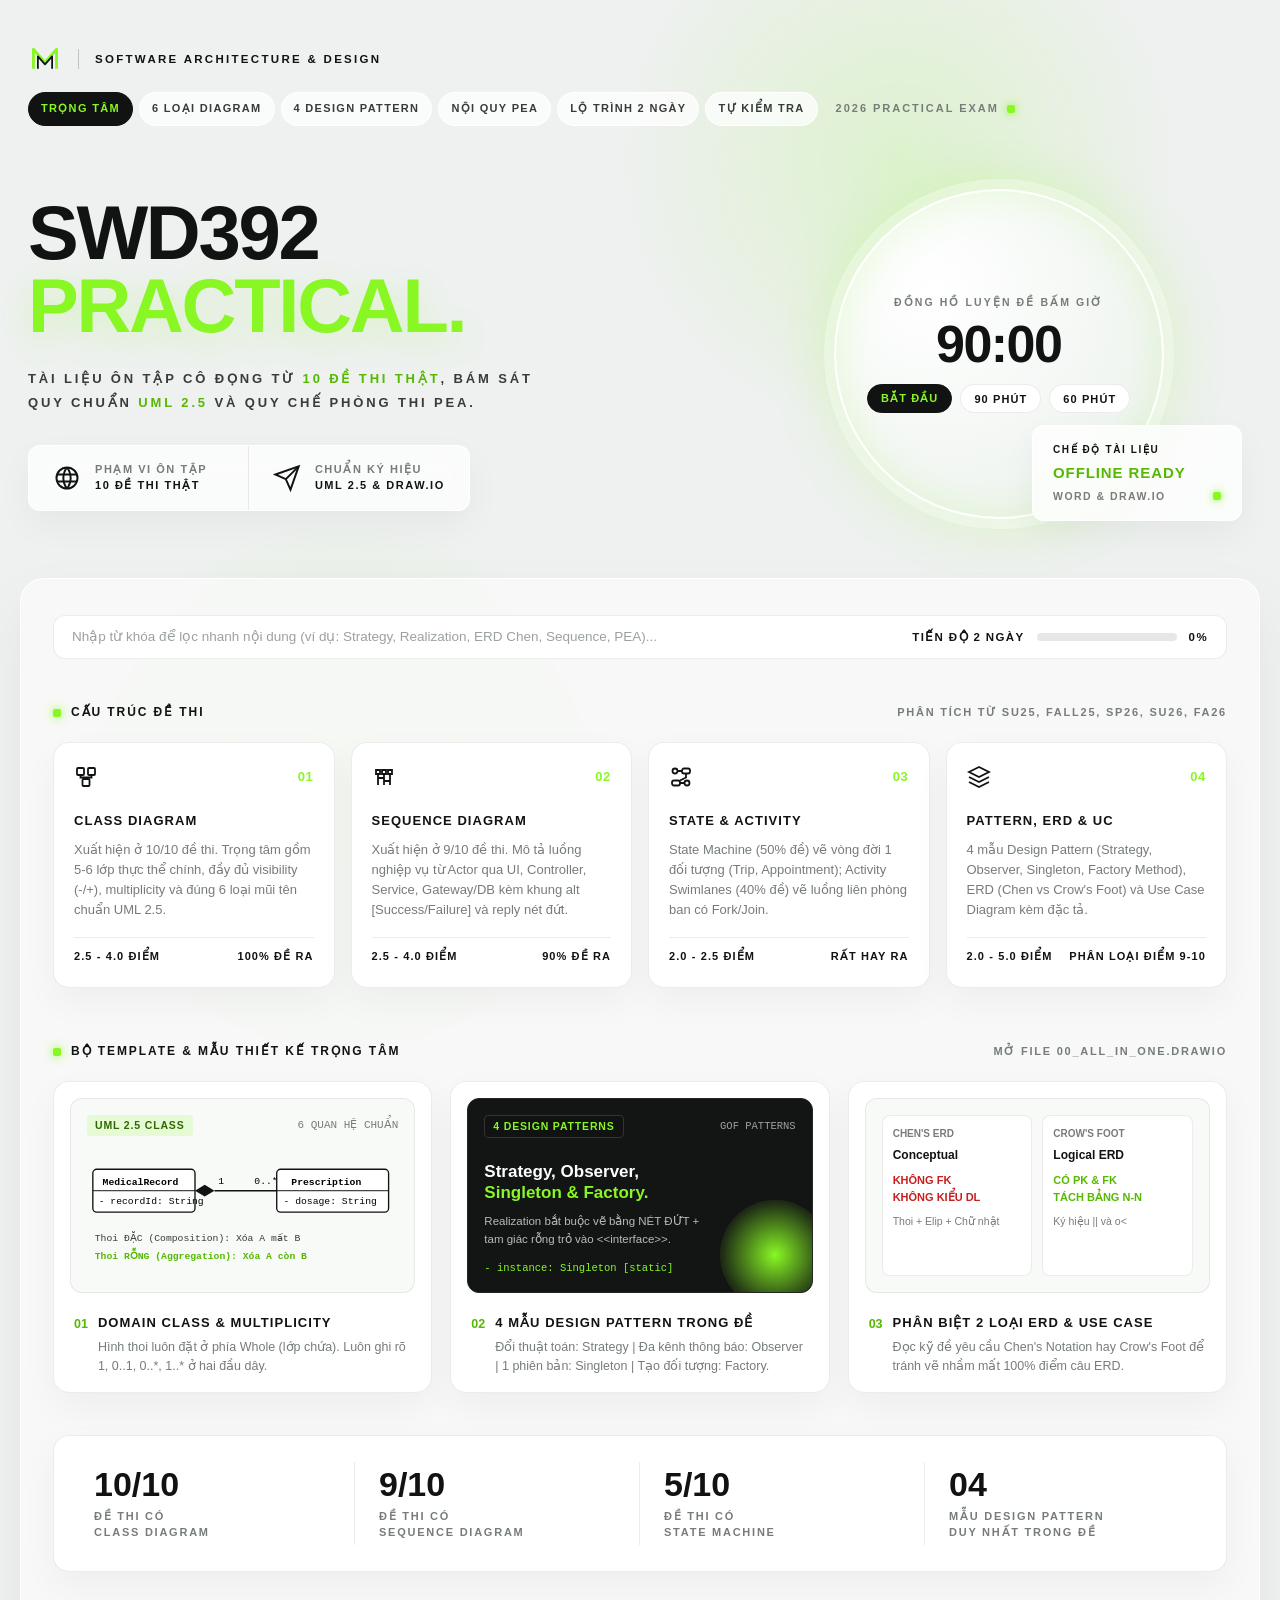
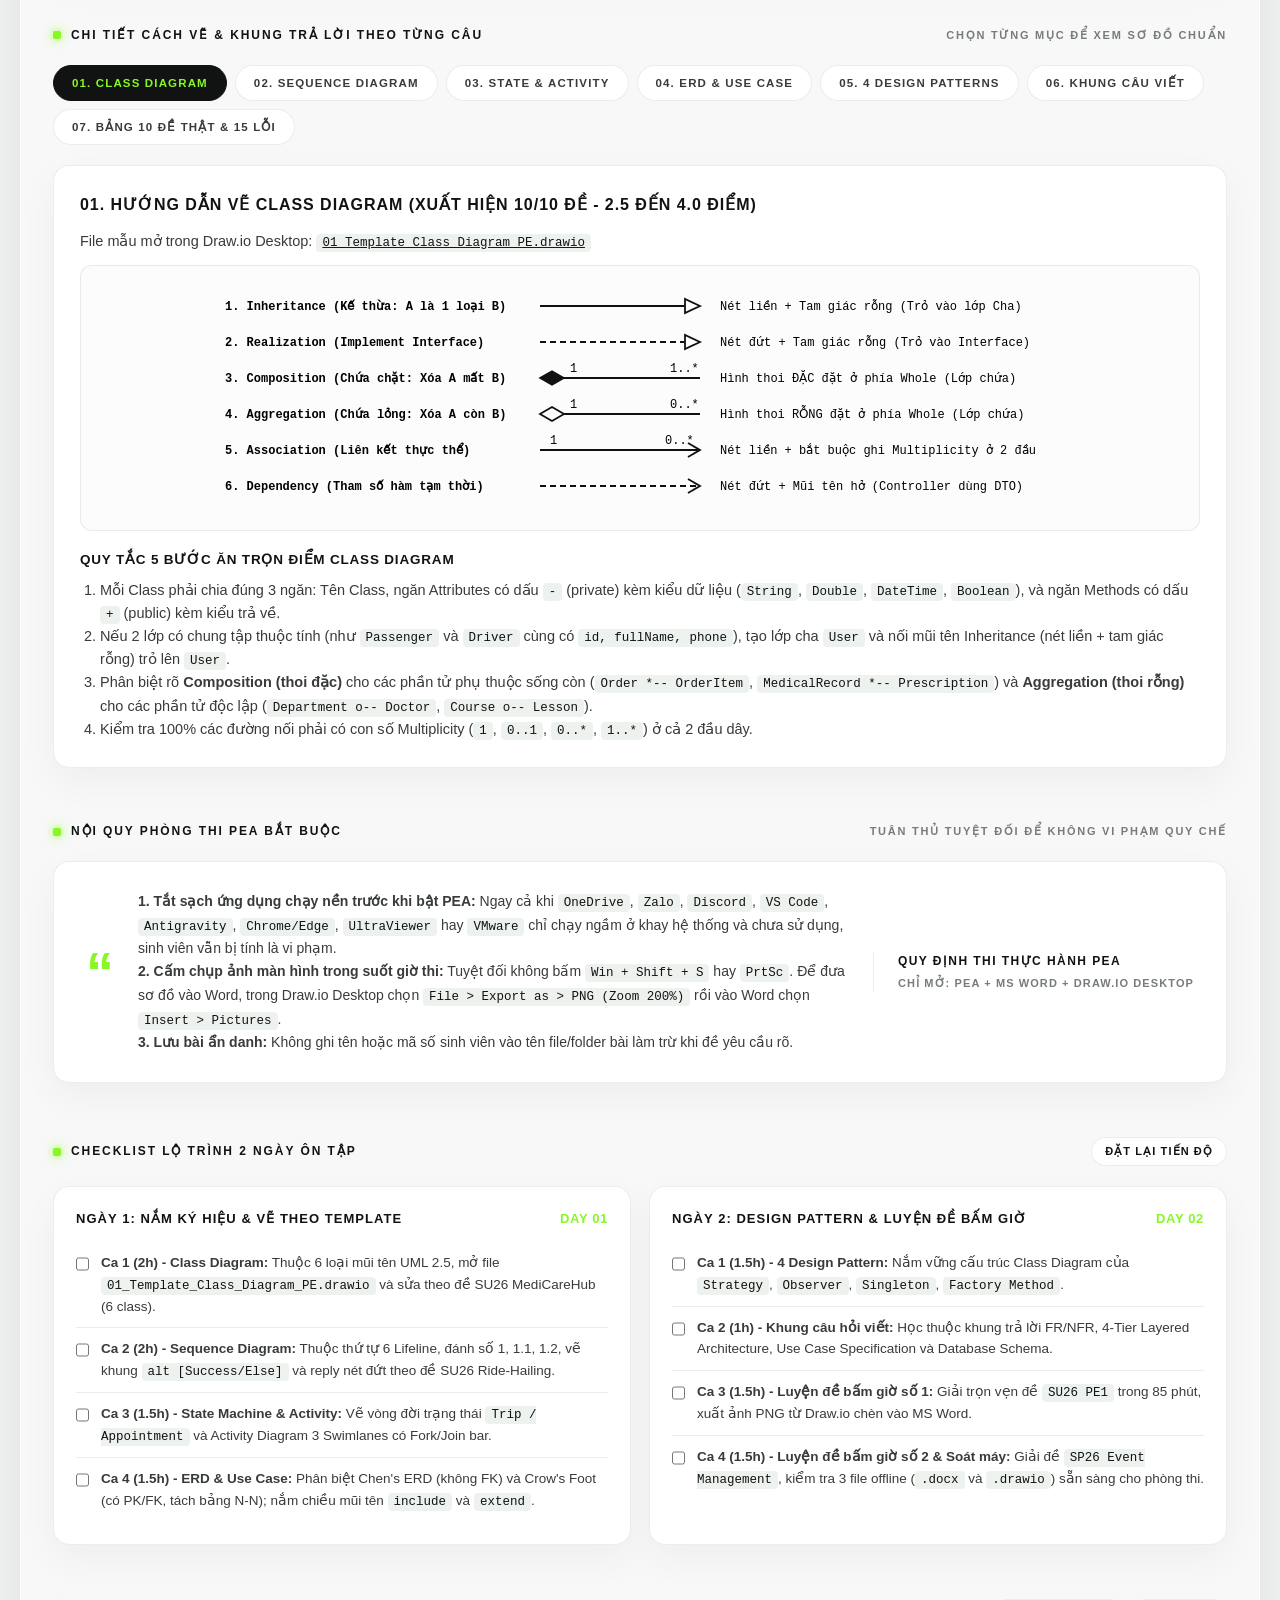
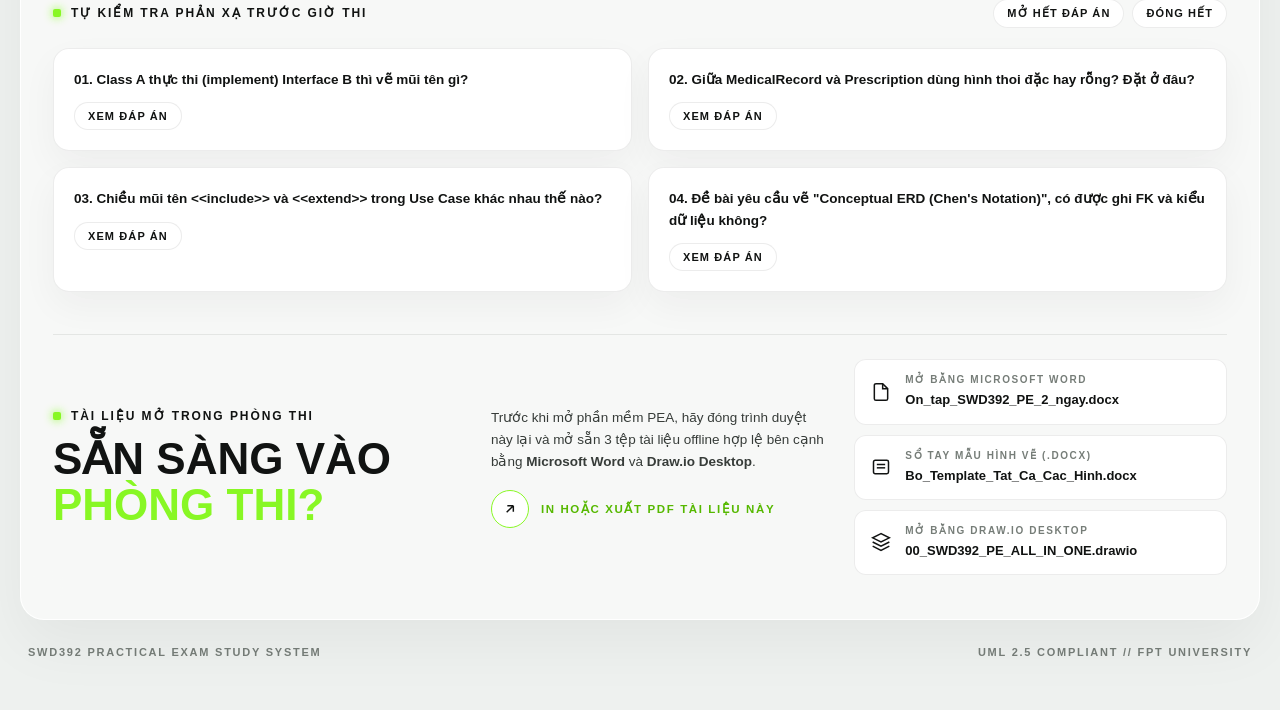
==== index.html @ 2817715e "Update portfolio UI and add root index.html for GitHub Pages deployment" ====
<!DOCTYPE html>
<html lang="vi">
<head>
  <meta charset="UTF-8">
  <meta name="viewport" content="width=device-width, initial-scale=1.0">
  <title>SWD392 — Sổ Tay Ôn Tập Thực Hành (PE)</title>
  <link rel="stylesheet" href="FA26_On_Tap/style.css">
</head>
<body>

  <div class="page-shell">

    <!-- TOP MINIMAL HEADER BAR -->
    <header class="top-header">
      <div class="brand-group">
        <div class="brand-monogram" aria-hidden="true">
          <svg width="32" height="32" viewBox="0 0 36 36" fill="none" xmlns="http://www.w3.org/2000/svg">
            <path d="M5 29V7L18 22L31 7V29" stroke="#88f724" stroke-width="3.2" stroke-linejoin="round"/>
            <path d="M10 29V15L18 24L26 15V29" stroke="#111312" stroke-width="2" stroke-linejoin="round"/>
          </svg>
        </div>
        <div class="brand-divider"></div>
        <span class="brand-label">SOFTWARE ARCHITECTURE &amp; DESIGN</span>
      </div>

      <div class="header-right no-print">
        <nav class="quick-nav">
          <a href="#sec-overview" class="nav-pill active">Trọng tâm</a>
          <a href="#sec-diagrams" class="nav-pill">6 Loại Diagram</a>
          <a href="#sec-patterns" class="nav-pill">4 Design Pattern</a>
          <a href="#sec-rules" class="nav-pill">Nội quy PEA</a>
          <a href="#sec-checklist" class="nav-pill">Lộ trình 2 ngày</a>
          <a href="#sec-flashcards" class="nav-pill">Tự kiểm tra</a>
        </nav>
        <div class="status-tag">
          <span>2026 PRACTICAL EXAM</span>
          <span class="lime-dot"></span>
        </div>
      </div>
    </header>

    <!-- HERO SECTION (MATCHING REFERENCE PORTFOLIO LAYOUT) -->
    <section class="hero-section">
      <div class="hero-left">
        <h1 class="hero-title">
          SWD392
          <span class="lime-word">PRACTICAL.</span>
        </h1>
        <p class="hero-subtitle">
          TÀI LIỆU ÔN TẬP CÔ ĐỌNG TỪ <span class="highlight-lime">10 ĐỀ THI THẬT</span>,
          BÁM SÁT QUY CHUẨN <span class="highlight-lime">UML 2.5</span> VÀ QUY CHẾ PHÒNG THI PEA.
        </p>

        <div class="hero-meta-row">
          <div class="hero-meta-cell">
            <svg class="meta-icon" viewBox="0 0 24 24" fill="none" stroke="currentColor" stroke-width="1.7">
              <circle cx="12" cy="12" r="9"/>
              <path d="M3.6 9h16.8M3.6 15h16.8M12 3a14.5 14.5 0 0 0 0 18M12 3a14.5 14.5 0 0 1 0 18"/>
            </svg>
            <div class="meta-text">
              <span>PHẠM VI ÔN TẬP</span>
              10 ĐỀ THI THẬT
            </div>
          </div>
          <div class="hero-meta-cell">
            <svg class="meta-icon" viewBox="0 0 24 24" fill="none" stroke="currentColor" stroke-width="1.7">
              <path d="M22 2L11 13"/>
              <path d="M22 2L15 22L11 13L2 9L22 2Z"/>
            </svg>
            <div class="meta-text">
              <span>CHUẨN KÝ HIỆU</span>
              UML 2.5 &amp; DRAW.IO
            </div>
          </div>
        </div>
      </div>

      <!-- HERO RIGHT: HALO RING + LIVE EXAM TIMER + FLOATING GLASS CARD -->
      <div class="hero-visual">
        <div class="halo-ring">
          <span class="halo-badge-top">ĐỒNG HỒ LUYỆN ĐỀ BẤM GIỜ</span>
          <div class="timer-readout" id="timerDisplay">90:00</div>
          <div class="timer-controls no-print">
            <button class="btn-chip primary" id="timerStartBtn" onclick="toggleTimer()">Bắt đầu</button>
            <button class="btn-chip" onclick="resetTimer(90)">90 Phút</button>
            <button class="btn-chip" onclick="resetTimer(60)">60 Phút</button>
          </div>
        </div>

        <div class="floating-glass-card">
          <div class="mini-label">CHẾ ĐỘ TÀI LIỆU</div>
          <div class="lime-title">OFFLINE READY</div>
          <div class="mini-foot">
            <span>WORD &amp; DRAW.IO</span>
            <span class="lime-dot"></span>
          </div>
        </div>
      </div>
    </section>

    <!-- MAIN WHITE SHEET CONTAINER -->
    <main class="sheet-container">

      <!-- SEARCH & PROGRESS STRIP -->
      <div class="toolbar-strip no-print">
        <input type="text" id="searchInput" class="search-field" placeholder="Nhập từ khóa để lọc nhanh nội dung (ví dụ: Strategy, Realization, ERD Chen, Sequence, PEA)...">
        <div class="progress-inline">
          <span>TIẾN ĐỘ 2 NGÀY</span>
          <div class="progress-track-mini">
            <div class="progress-fill-mini" id="progressBar"></div>
          </div>
          <span id="progressPercent">0%</span>
        </div>
      </div>

      <!-- SECTION 1: 4 TRỤ CỘT ĐIỂM SỐ ("WHAT I DO" 4-CARD BENTO STYLE) -->
      <div id="sec-overview" class="searchable-block">
        <div class="section-bar">
          <div class="section-bar-left">
            <span class="lime-dot"></span>
            <h2 class="section-title">CẤU TRÚC ĐỀ THI</h2>
          </div>
          <div class="section-bar-right">
            <span>PHÂN TÍCH TỪ SU25, FALL25, SP26, SU26, FA26</span>
          </div>
        </div>

        <div class="bento-4">
          <!-- Card 01 -->
          <article class="feature-card">
            <div>
              <div class="feature-card-top">
                <svg class="feature-icon" viewBox="0 0 24 24" fill="none" stroke="currentColor" stroke-width="1.8">
                  <rect x="3" y="3" width="7" height="7" rx="1"/>
                  <rect x="14" y="3" width="7" height="7" rx="1"/>
                  <rect x="8.5" y="14" width="7" height="7" rx="1"/>
                  <path d="M6.5 10v2.5h11V10M12 12.5V14"/>
                </svg>
                <span class="feature-num">01</span>
              </div>
              <h3 class="feature-name">CLASS DIAGRAM</h3>
              <p class="feature-desc">Xuất hiện ở 10/10 đề thi. Trọng tâm gồm 5-6 lớp thực thể chính, đầy đủ visibility (-/+), multiplicity và đúng 6 loại mũi tên chuẩn UML 2.5.</p>
            </div>
            <div class="feature-foot">
              <span>2.5 - 4.0 ĐIỂM</span>
              <span>100% ĐỀ RA</span>
            </div>
          </article>

          <!-- Card 02 -->
          <article class="feature-card">
            <div>
              <div class="feature-card-top">
                <svg class="feature-icon" viewBox="0 0 24 24" fill="none" stroke="currentColor" stroke-width="1.8">
                  <path d="M4 5h4v4H4zM10 5h4v4h-4zM16 5h4v4h-4z"/>
                  <path d="M6 9v11M12 9v11M18 9v11"/>
                  <path d="M6 13h6M12 16h6"/>
                </svg>
                <span class="feature-num">02</span>
              </div>
              <h3 class="feature-name">SEQUENCE DIAGRAM</h3>
              <p class="feature-desc">Xuất hiện ở 9/10 đề thi. Mô tả luồng nghiệp vụ từ Actor qua UI, Controller, Service, Gateway/DB kèm khung alt [Success/Failure] và reply nét đứt.</p>
            </div>
            <div class="feature-foot">
              <span>2.5 - 4.0 ĐIỂM</span>
              <span>90% ĐỀ RA</span>
            </div>
          </article>

          <!-- Card 03 -->
          <article class="feature-card">
            <div>
              <div class="feature-card-top">
                <svg class="feature-icon" viewBox="0 0 24 24" fill="none" stroke="currentColor" stroke-width="1.8">
                  <circle cx="6" cy="6" r="2.5"/>
                  <rect x="13" y="3.5" width="8" height="5" rx="2"/>
                  <rect x="3" y="15.5" width="8" height="5" rx="2"/>
                  <circle cx="18" cy="18" r="2.5"/>
                  <path d="M8.5 6H13M17 8.5v4l-6 3M11 18h4.5"/>
                </svg>
                <span class="feature-num">03</span>
              </div>
              <h3 class="feature-name">STATE &amp; ACTIVITY</h3>
              <p class="feature-desc">State Machine (50% đề) vẽ vòng đời 1 đối tượng (Trip, Appointment); Activity Swimlanes (40% đề) vẽ luồng liên phòng ban có Fork/Join.</p>
            </div>
            <div class="feature-foot">
              <span>2.0 - 2.5 ĐIỂM</span>
              <span>RẤT HAY RA</span>
            </div>
          </article>

          <!-- Card 04 -->
          <article class="feature-card">
            <div>
              <div class="feature-card-top">
                <svg class="feature-icon" viewBox="0 0 24 24" fill="none" stroke="currentColor" stroke-width="1.8">
                  <polygon points="12 2 2 7 12 12 22 7 12 2"/>
                  <polyline points="2 17 12 22 22 17"/>
                  <polyline points="2 12 12 17 22 12"/>
                </svg>
                <span class="feature-num">04</span>
              </div>
              <h3 class="feature-name">PATTERN, ERD &amp; UC</h3>
              <p class="feature-desc">4 mẫu Design Pattern (Strategy, Observer, Singleton, Factory Method), ERD (Chen vs Crow's Foot) và Use Case Diagram kèm đặc tả.</p>
            </div>
            <div class="feature-foot">
              <span>2.0 - 5.0 ĐIỂM</span>
              <span>PHÂN LOẠI ĐIỂM 9-10</span>
            </div>
          </article>
        </div>
      </div>

      <!-- SECTION 2: 3 SHOWCASE CARDS ("SELECTED WORK" STYLE FROM REFERENCE) -->
      <div id="sec-patterns" class="searchable-block">
        <div class="section-bar">
          <div class="section-bar-left">
            <span class="lime-dot"></span>
            <h2 class="section-title">BỘ TEMPLATE &amp; MẪU THIẾT KẾ TRỌNG TÂM</h2>
          </div>
          <div class="section-bar-right">
            <a href="FA26_On_Tap/Templates_Hinh_Ve/00_SWD392_PE_ALL_IN_ONE_TEMPLATES.drawio" style="color:inherit;text-decoration:none;">MỞ FILE 00_ALL_IN_ONE.DRAWIO</a>
          </div>
        </div>

        <div class="showcase-grid">
          <!-- Showcase 01: Light Preview -->
          <div class="showcase-card">
            <div class="showcase-preview light-mode">
              <div style="display:flex;justify-content:space-between;align-items:center;margin-bottom:10px;">
                <span class="badge-pill badge-lime">UML 2.5 CLASS</span>
                <span style="font-family:var(--font-mono);font-size:11px;color:var(--ink-muted);">6 QUAN HỆ CHUẨN</span>
              </div>
              <svg viewBox="0 0 320 120" width="100%" height="120" font-family="Consolas, monospace" font-size="10">
                <rect x="6" y="12" width="105" height="44" rx="4" fill="#fff" stroke="#111312" stroke-width="1.4"/>
                <text x="16" y="28" font-weight="bold">MedicalRecord</text>
                <line x1="6" y1="34" x2="111" y2="34" stroke="#111312"/>
                <text x="12" y="48">- recordId: String</text>

                <polygon points="111,34 121,28 131,34 121,40" fill="#111312"/>
                <line x1="131" y1="34" x2="195" y2="34" stroke="#111312" stroke-width="1.4"/>
                <text x="135" y="27">1</text>
                <text x="172" y="27">0..*</text>

                <rect x="195" y="12" width="115" height="44" rx="4" fill="#fff" stroke="#111312" stroke-width="1.4"/>
                <text x="210" y="28" font-weight="bold">Prescription</text>
                <line x1="195" y1="34" x2="310" y2="34" stroke="#111312"/>
                <text x="202" y="48">- dosage: String</text>

                <text x="8" y="86" fill="#373c39">Thoi ĐẶC (Composition): Xóa A mất B</text>
                <text x="8" y="104" fill="#56b800" font-weight="bold">Thoi RỖNG (Aggregation): Xóa A còn B</text>
              </svg>
            </div>
            <div class="showcase-meta">
              <span class="showcase-num">01</span>
              <div>
                <h3 class="showcase-title">DOMAIN CLASS &amp; MULTIPLICITY</h3>
                <p class="showcase-sub">Hình thoi luôn đặt ở phía Whole (lớp chứa). Luôn ghi rõ 1, 0..1, 0..*, 1..* ở hai đầu dây.</p>
              </div>
            </div>
          </div>

          <!-- Showcase 02: Dark High-Contrast Preview with Glowing Lime Orb (Exact Match to Reference Center Card) -->
          <div class="showcase-card">
            <div class="showcase-preview dark-mode">
              <div class="dark-orb"></div>
              <div style="display:flex;justify-content:space-between;align-items:center;">
                <span class="badge-pill badge-dark" style="border:1px solid #333;">4 DESIGN PATTERNS</span>
                <span style="font-size:10.5px;color:#9ba29d;font-family:var(--font-mono);">GOF PATTERNS</span>
              </div>
              <div style="my:auto;z-index:1;">
                <div style="font-size:17px;font-weight:800;line-height:1.25;margin:12px 0 8px;">
                  Strategy, Observer,<br>
                  <span style="color:var(--lime-neon);">Singleton &amp; Factory.</span>
                </div>
                <p style="font-size:11.5px;color:#b5bcb7;max-width:220px;">
                  Realization bắt buộc vẽ bằng NÉT ĐỨT + tam giác rỗng trỏ vào &lt;&lt;interface&gt;&gt;.
                </p>
              </div>
              <div style="font-family:var(--font-mono);font-size:10.5px;color:var(--lime-neon);z-index:1;">
                - instance: Singleton [static]
              </div>
            </div>
            <div class="showcase-meta">
              <span class="showcase-num">02</span>
              <div>
                <h3 class="showcase-title">4 MẪU DESIGN PATTERN TRONG ĐỀ</h3>
                <p class="showcase-sub">Đổi thuật toán: Strategy | Đa kênh thông báo: Observer | 1 phiên bản: Singleton | Tạo đối tượng: Factory.</p>
              </div>
            </div>
          </div>

          <!-- Showcase 03: Dual-Screen Preview (Exact Match to Reference Right Card) -->
          <div class="showcase-card">
            <div class="showcase-preview light-mode">
              <div style="display:grid;grid-template-columns:1fr 1fr;gap:10px;height:100%;">
                <div style="background:#fff;border:1px solid var(--border-subtle);border-radius:8px;padding:10px;">
                  <div style="font-size:10px;font-weight:800;color:var(--ink-muted);">CHEN'S ERD</div>
                  <div style="font-size:12px;font-weight:900;color:var(--ink-black);margin:4px 0;">Conceptual</div>
                  <div style="font-size:11px;color:var(--danger-text);font-weight:700;margin-top:6px;">KHÔNG FK<br>KHÔNG KIỂU DL</div>
                  <div style="font-size:10.5px;color:var(--ink-muted);margin-top:6px;">Thoi + Elip + Chữ nhật</div>
                </div>
                <div style="background:#fff;border:1px solid var(--border-subtle);border-radius:8px;padding:10px;">
                  <div style="font-size:10px;font-weight:800;color:var(--ink-muted);">CROW'S FOOT</div>
                  <div style="font-size:12px;font-weight:900;color:var(--ink-black);margin:4px 0;">Logical ERD</div>
                  <div style="font-size:11px;color:var(--lime-text);font-weight:800;margin-top:6px;">CÓ PK &amp; FK<br>TÁCH BẢNG N-N</div>
                  <div style="font-size:10.5px;color:var(--ink-muted);margin-top:6px;">Ký hiệu || và o&lt;</div>
                </div>
              </div>
            </div>
            <div class="showcase-meta">
              <span class="showcase-num">03</span>
              <div>
                <h3 class="showcase-title">PHÂN BIỆT 2 LOẠI ERD &amp; USE CASE</h3>
                <p class="showcase-sub">Đọc kỹ đề yêu cầu Chen's Notation hay Crow's Foot để tránh vẽ nhầm mất 100% điểm câu ERD.</p>
              </div>
            </div>
          </div>
        </div>
      </div>

      <!-- SECTION 3: METRICS STRIP ("28+ / 14+ / 99% / 5+" STYLE FROM REFERENCE) -->
      <div class="metrics-strip searchable-block">
        <div class="metric-item">
          <div class="metric-value">10/10</div>
          <div class="metric-label">ĐỀ THI CÓ<br>CLASS DIAGRAM</div>
        </div>
        <div class="metric-item">
          <div class="metric-value">9/10</div>
          <div class="metric-label">ĐỀ THI CÓ<br>SEQUENCE DIAGRAM</div>
        </div>
        <div class="metric-item">
          <div class="metric-value">5/10</div>
          <div class="metric-label">ĐỀ THI CÓ<br>STATE MACHINE</div>
        </div>
        <div class="metric-item">
          <div class="metric-value">04</div>
          <div class="metric-label">MẪU DESIGN PATTERN<br>DUY NHẤT TRONG ĐỀ</div>
        </div>
      </div>

      <!-- SECTION 4: INTERACTIVE DEEP-DIVE MODULES (ALL 6 DIAGRAMS, 4 PATTERNS, 10 EXAMS, WRITTEN TEMPLATES) -->
      <div id="sec-diagrams" class="searchable-block">
        <div class="section-bar">
          <div class="section-bar-left">
            <span class="lime-dot"></span>
            <h2 class="section-title">CHI TIẾT CÁCH VẼ &amp; KHUNG TRẢ LỜI THEO TỪNG CÂU</h2>
          </div>
          <div class="section-bar-right">
            <span>CHỌN TỪNG MỤC ĐỂ XEM SƠ ĐỒ CHUẨN</span>
          </div>
        </div>

        <div class="module-tabs no-print">
          <button class="module-tab-btn active" onclick="switchModule('mod-class', this)">01. Class Diagram</button>
          <button class="module-tab-btn" onclick="switchModule('mod-seq', this)">02. Sequence Diagram</button>
          <button class="module-tab-btn" onclick="switchModule('mod-state', this)">03. State &amp; Activity</button>
          <button class="module-tab-btn" onclick="switchModule('mod-erd', this)">04. ERD &amp; Use Case</button>
          <button class="module-tab-btn" onclick="switchModule('mod-pattern', this)">05. 4 Design Patterns</button>
          <button class="module-tab-btn" onclick="switchModule('mod-writing', this)">06. Khung Câu Viết</button>
          <button class="module-tab-btn" onclick="switchModule('mod-exams', this)">07. Bảng 10 Đề Thật &amp; 15 Lỗi</button>
        </div>

        <!-- MODULE 01: CLASS DIAGRAM -->
        <div id="mod-class" class="module-panel active">
          <h3>01. Hướng dẫn vẽ Class Diagram (Xuất hiện 10/10 đề - 2.5 đến 4.0 điểm)</h3>
          <p>File mẫu mở trong Draw.io Desktop: <a href="FA26_On_Tap/Templates_Hinh_Ve/01_Template_Class_Diagram_PE.drawio"><code>01_Template_Class_Diagram_PE.drawio</code></a></p>

          <div class="svg-board">
            <svg viewBox="0 0 860 225" width="100%" height="225" xmlns="http://www.w3.org/2000/svg" font-family="Consolas, monospace" font-size="12">
              <text x="15" y="28" font-weight="bold">1. Inheritance (Kế thừa: A là 1 loại B)</text>
              <line x1="330" y1="24" x2="475" y2="24" stroke="#111" stroke-width="1.8"/>
              <polygon points="490,24 475,17 475,31" fill="#fff" stroke="#111" stroke-width="1.8"/>
              <text x="510" y="28">Nét liền + Tam giác rỗng (Trỏ vào lớp Cha)</text>

              <text x="15" y="64" font-weight="bold">2. Realization (Implement Interface)</text>
              <line x1="330" y1="60" x2="475" y2="60" stroke="#111" stroke-width="1.8" stroke-dasharray="6,4"/>
              <polygon points="490,60 475,53 475,67" fill="#fff" stroke="#111" stroke-width="1.8"/>
              <text x="510" y="64">Nét đứt + Tam giác rỗng (Trỏ vào Interface)</text>

              <text x="15" y="100" font-weight="bold">3. Composition (Chứa chặt: Xóa A mất B)</text>
              <polygon points="330,96 342,89 354,96 342,103" fill="#111" stroke="#111" stroke-width="1.5"/>
              <line x1="354" y1="96" x2="490" y2="96" stroke="#111" stroke-width="1.8"/>
              <text x="360" y="90">1</text>
              <text x="460" y="90">1..*</text>
              <text x="510" y="100">Hình thoi ĐẶC đặt ở phía Whole (Lớp chứa)</text>

              <text x="15" y="136" font-weight="bold">4. Aggregation (Chứa lỏng: Xóa A còn B)</text>
              <polygon points="330,132 342,125 354,132 342,139" fill="#fff" stroke="#111" stroke-width="1.8"/>
              <line x1="354" y1="132" x2="490" y2="132" stroke="#111" stroke-width="1.8"/>
              <text x="360" y="126">1</text>
              <text x="460" y="126">0..*</text>
              <text x="510" y="136">Hình thoi RỖNG đặt ở phía Whole (Lớp chứa)</text>

              <text x="15" y="172" font-weight="bold">5. Association (Liên kết thực thể)</text>
              <line x1="330" y1="168" x2="490" y2="168" stroke="#111" stroke-width="1.8"/>
              <polyline points="478,161 490,168 478,175" fill="none" stroke="#111" stroke-width="1.8"/>
              <text x="340" y="162">1</text>
              <text x="455" y="162">0..*</text>
              <text x="510" y="172">Nét liền + bắt buộc ghi Multiplicity ở 2 đầu</text>

              <text x="15" y="208" font-weight="bold">6. Dependency (Tham số hàm tạm thời)</text>
              <line x1="330" y1="204" x2="490" y2="204" stroke="#111" stroke-width="1.8" stroke-dasharray="6,4"/>
              <polyline points="478,197 490,204 478,211" fill="none" stroke="#111" stroke-width="1.8"/>
              <text x="510" y="208">Nét đứt + Mũi tên hở (Controller dùng DTO)</text>
            </svg>
          </div>

          <h4>Quy tắc 5 bước ăn trọn điểm Class Diagram</h4>
          <ol style="margin-left:20px;">
            <li>Mỗi Class phải chia đúng 3 ngăn: Tên Class, ngăn Attributes có dấu <code>-</code> (private) kèm kiểu dữ liệu (<code>String</code>, <code>Double</code>, <code>DateTime</code>, <code>Boolean</code>), và ngăn Methods có dấu <code>+</code> (public) kèm kiểu trả về.</li>
            <li>Nếu 2 lớp có chung tập thuộc tính (như <code>Passenger</code> và <code>Driver</code> cùng có <code>id, fullName, phone</code>), tạo lớp cha <code>User</code> và nối mũi tên Inheritance (nét liền + tam giác rỗng) trỏ lên <code>User</code>.</li>
            <li>Phân biệt rõ <strong>Composition (thoi đặc)</strong> cho các phần tử phụ thuộc sống còn (<code>Order *-- OrderItem</code>, <code>MedicalRecord *-- Prescription</code>) và <strong>Aggregation (thoi rỗng)</strong> cho các phần tử độc lập (<code>Department o-- Doctor</code>, <code>Course o-- Lesson</code>).</li>
            <li>Kiểm tra 100% các đường nối phải có con số Multiplicity (<code>1</code>, <code>0..1</code>, <code>0..*</code>, <code>1..*</code>) ở cả 2 đầu dây.</li>
          </ol>
        </div>

        <!-- MODULE 02: SEQUENCE DIAGRAM -->
        <div id="mod-seq" class="module-panel">
          <h3>02. Hướng dẫn vẽ Sequence Diagram (Xuất hiện 9/10 đề - 2.5 đến 4.0 điểm)</h3>
          <p>File mẫu mở trong Draw.io Desktop: <a href="FA26_On_Tap/Templates_Hinh_Ve/02_Template_Sequence_Diagram_PE.drawio"><code>02_Template_Sequence_Diagram_PE.drawio</code></a></p>

          <div class="svg-board">
            <svg viewBox="0 0 880 330" width="100%" height="330" xmlns="http://www.w3.org/2000/svg" font-family="Consolas, monospace" font-size="11.5">
              <rect x="5" y="5" width="870" height="320" fill="none" stroke="#111" stroke-width="1.5"/>
              <polygon points="5,5 170,5 170,20 160,28 5,28" fill="#e9f0ea" stroke="#111" stroke-width="1.2"/>
              <text x="12" y="21" font-weight="bold">sd Book And Pay Trip</text>

              <rect x="30" y="40" width="90" height="30" fill="#fff" stroke="#111"/>
              <text x="42" y="59" font-weight="bold">:Passenger</text>
              <line x1="75" y1="70" x2="75" y2="310" stroke="#555" stroke-dasharray="5,4"/>

              <rect x="175" y="40" width="100" height="30" fill="#fff" stroke="#111"/>
              <text x="190" y="59" font-weight="bold">:BookingUI</text>
              <line x1="225" y1="70" x2="225" y2="310" stroke="#555" stroke-dasharray="5,4"/>

              <rect x="330" y="40" width="130" height="30" fill="#fff" stroke="#111"/>
              <text x="340" y="59" font-weight="bold">:TripController</text>
              <line x1="395" y1="70" x2="395" y2="310" stroke="#555" stroke-dasharray="5,4"/>

              <rect x="510" y="40" width="120" height="30" fill="#fff" stroke="#111"/>
              <text x="525" y="59" font-weight="bold">:TripService</text>
              <line x1="570" y1="70" x2="570" y2="310" stroke="#555" stroke-dasharray="5,4"/>

              <rect x="680" y="40" width="140" height="30" fill="#fff" stroke="#111"/>
              <text x="692" y="59" font-weight="bold">:PaymentGateway</text>
              <line x1="750" y1="70" x2="750" y2="310" stroke="#555" stroke-dasharray="5,4"/>

              <line x1="75" y1="92" x2="225" y2="92" stroke="#111" stroke-width="1.5"/>
              <polygon points="225,92 216,87 216,97" fill="#111"/>
              <text x="85" y="86">1: clickBookTrip(req)</text>

              <line x1="225" y1="116" x2="395" y2="116" stroke="#111" stroke-width="1.5"/>
              <polygon points="395,116 386,111 386,121" fill="#111"/>
              <text x="235" y="110">1.1: POST /trips(dto)</text>

              <line x1="395" y1="140" x2="570" y2="140" stroke="#111" stroke-width="1.5"/>
              <polygon points="570,140 561,135 561,145" fill="#111"/>
              <text x="405" y="134">1.1.1: createAndPay(dto)</text>

              <line x1="570" y1="164" x2="750" y2="164" stroke="#111" stroke-width="1.5"/>
              <polygon points="750,164 741,159 741,169" fill="#111"/>
              <text x="580" y="158">1.1.1.1: charge(amount)</text>

              <rect x="155" y="182" width="675" height="122" fill="none" stroke="#111" stroke-width="1.3"/>
              <polygon points="155,182 200,182 200,196 192,202 155,202" fill="#e9f0ea" stroke="#111"/>
              <text x="162" y="196" font-weight="bold">alt</text>
              <text x="215" y="197" font-weight="bold">[paymentStatus == SUCCESS]</text>

              <line x1="750" y1="218" x2="570" y2="218" stroke="#111" stroke-width="1.3" stroke-dasharray="5,4"/>
              <polyline points="579,213 570,218 579,223" fill="none" stroke="#111" stroke-width="1.3"/>
              <text x="595" y="212">1.1.1.2: return receipt</text>

              <line x1="570" y1="240" x2="225" y2="240" stroke="#111" stroke-width="1.3" stroke-dasharray="5,4"/>
              <polyline points="234,235 225,240 234,245" fill="none" stroke="#111" stroke-width="1.3"/>
              <text x="310" y="234">1.1.2: return 200 OK (TripConfirmed)</text>

              <line x1="155" y1="256" x2="830" y2="256" stroke="#111" stroke-dasharray="6,4"/>
              <text x="215" y="271" font-weight="bold">[else: payment failed]</text>

              <line x1="750" y1="292" x2="225" y2="292" stroke="#111" stroke-width="1.3" stroke-dasharray="5,4"/>
              <polyline points="234,287 225,292 234,297" fill="none" stroke="#111" stroke-width="1.3"/>
              <text x="350" y="286">1.1.3: return 402 PaymentFailedError</text>
            </svg>
          </div>

          <h4>Các điểm bắt buộc phải có</h4>
          <ul style="margin-left:20px;">
            <li>Sắp xếp đúng thứ tự Lifeline từ trái sang phải: <code>Actor &gt; UI/View &gt; Controller &gt; Service &gt; Repository / External Gateway &gt; Database</code>.</li>
            <li>Đánh số thứ tự phân cấp cho mọi lời gọi: <code>1</code>, <code>1.1</code>, <code>1.1.1</code>, <code>1.1.2</code>.</li>
            <li>Bắt buộc có khung <code>alt [điều kiện thành công] / [else: điều kiện thất bại]</code> và mũi tên trả về dùng <strong>nét đứt</strong>.</li>
          </ul>
        </div>

        <!-- MODULE 03: STATE MACHINE & ACTIVITY -->
        <div id="mod-state" class="module-panel">
          <h3>03. State Machine Diagram (50% đề) &amp; Activity Swimlanes (40% đề)</h3>
          <p>File mẫu: <a href="FA26_On_Tap/Templates_Hinh_Ve/03_Template_Statechart_Diagram_PE.drawio"><code>03_Template_Statechart_Diagram_PE.drawio</code></a> và <a href="FA26_On_Tap/Templates_Hinh_Ve/04_Template_Activity_Diagram_Swimlanes_PE.drawio"><code>04_Template_Activity_Diagram_Swimlanes_PE.drawio</code></a></p>

          <div class="svg-board">
            <svg viewBox="0 0 860 195" width="100%" height="195" xmlns="http://www.w3.org/2000/svg" font-family="Consolas, monospace" font-size="11.5">
              <circle cx="35" cy="85" r="11" fill="#111"/>
              <line x1="46" y1="85" x2="105" y2="85" stroke="#111" stroke-width="1.6"/>
              <polygon points="105,85 96,80 96,90" fill="#111"/>
              <text x="50" y="75">create()</text>

              <rect x="105" y="60" width="120" height="50" rx="10" fill="#fff" stroke="#111" stroke-width="1.6"/>
              <text x="132" y="89" font-weight="bold">Requested</text>

              <line x1="225" y1="85" x2="345" y2="85" stroke="#111" stroke-width="1.6"/>
              <polygon points="345,85 336,80 336,90" fill="#111"/>
              <text x="235" y="66">assignDriver()</text>
              <text x="235" y="79">[driverFound]</text>

              <rect x="345" y="60" width="120" height="50" rx="10" fill="#fff" stroke="#111" stroke-width="1.6"/>
              <text x="368" y="89" font-weight="bold">Assigned</text>

              <line x1="465" y1="85" x2="575" y2="85" stroke="#111" stroke-width="1.6"/>
              <polygon points="575,85 566,80 566,90" fill="#111"/>
              <text x="478" y="78">startTrip()</text>

              <rect x="575" y="60" width="120" height="50" rx="10" fill="#fff" stroke="#111" stroke-width="1.6"/>
              <text x="598" y="89" font-weight="bold">InProgress</text>

              <line x1="695" y1="85" x2="785" y2="45" stroke="#111" stroke-width="1.6"/>
              <text x="695" y="52">complete() [paid]</text>

              <rect x="740" y="10" width="105" height="40" rx="10" fill="#e9f8db" stroke="#111" stroke-width="1.6"/>
              <text x="758" y="34" font-weight="bold">Completed</text>

              <rect x="345" y="140" width="120" height="40" rx="10" fill="#fde8e8" stroke="#111" stroke-width="1.6"/>
              <text x="372" y="164" font-weight="bold">Cancelled</text>

              <line x1="165" y1="110" x2="345" y2="160" stroke="#111" stroke-width="1.4"/>
              <text x="190" y="152">cancel()</text>
              <line x1="405" y1="110" x2="405" y2="140" stroke="#111" stroke-width="1.4"/>
              <text x="412" y="130">cancel()</text>

              <circle cx="815" cy="160" r="12" fill="none" stroke="#111" stroke-width="1.6"/>
              <circle cx="815" cy="160" r="7" fill="#111"/>
              <line x1="465" y1="160" x2="803" y2="160" stroke="#111" stroke-width="1.5"/>
              <line x1="815" y1="50" x2="815" y2="148" stroke="#111" stroke-width="1.5"/>
            </svg>
          </div>

          <div class="data-table-wrap">
            <table class="data-table">
              <thead>
                <tr>
                  <th>Tiêu chí phân biệt</th>
                  <th>State Machine Diagram</th>
                  <th>Activity Diagram (Swimlanes)</th>
                </tr>
              </thead>
              <tbody>
                <tr>
                  <td><strong>Đối tượng mô tả</strong></td>
                  <td>Vòng đời của <strong>1 thực thể duy nhất</strong> (<code>Trip</code>, <code>Appointment</code>, <code>Registration</code>).</td>
                  <td>Luồng công việc đi qua <strong>nhiều cột tác nhân</strong> (Customer, System, Payment Gateway).</td>
                </tr>
                <tr>
                  <td><strong>Từ loại trong ô bo góc</strong></td>
                  <td><strong>Tính từ / Phân từ trạng thái:</strong> <code>Pending</code>, <code>Confirmed</code>, <code>Completed</code>.</td>
                  <td><strong>Động từ hành động:</strong> <code>Select Item</code>, <code>Validate Stock</code>, <code>Process Payment</code>.</td>
                </tr>
              </tbody>
            </table>
          </div>
        </div>

        <!-- MODULE 04: ERD & USE CASE -->
        <div id="mod-erd" class="module-panel">
          <h3>04. ERD (Chen vs Crow's Foot) &amp; Use Case Diagram</h3>
          <p>File mẫu: <a href="FA26_On_Tap/Templates_Hinh_Ve/05_Template_ERD_Conceptual_And_Logical_PE.drawio"><code>05_Template_ERD_Conceptual_And_Logical_PE.drawio</code></a> và <a href="FA26_On_Tap/Templates_Hinh_Ve/06_Template_UseCase_Diagram_PE.drawio"><code>06_Template_UseCase_Diagram_PE.drawio</code></a></p>

          <div class="data-table-wrap">
            <table class="data-table">
              <thead>
                <tr>
                  <th>Loại sơ đồ</th>
                  <th>Ký hiệu bắt buộc</th>
                  <th>Điều tuyệt đối tránh</th>
                </tr>
              </thead>
              <tbody>
                <tr>
                  <td><strong>Conceptual ERD (Chen's Notation)</strong><br><em>(Đề Student Management, SmartHome)</em></td>
                  <td>Hình chữ nhật (Entity), Hình Elip (Attribute, gạch chân PK), Hình thoi (Relationship) ghi <code>1</code>, <code>N</code>, <code>M</code>.</td>
                  <td><span class="badge-pill badge-danger">CẤM GHI FK &amp; KIỂU DỮ LIỆU</span><br>Không tách bảng trung gian cho quan hệ N-N.</td>
                </tr>
                <tr>
                  <td><strong>Logical ERD (Crow's Foot)</strong><br><em>(Đề Cinema Management)</em></td>
                  <td>Bảng có ngăn <code>PK</code>, <code>FK</code>; đầu dây chân chim (<code>||</code>, <code>o|</code>, <code>|&lt;</code>, <code>o&lt;</code>).</td>
                  <td><span class="badge-pill badge-danger">CẤM ĐỂ NGUYÊN QUAN HỆ N-N</span><br>Phải tách N-N thành bảng trung gian có 2 FK.</td>
                </tr>
                <tr>
                  <td><strong>Use Case Diagram</strong><br><em>(Đề Cinema, Food Delivery)</em></td>
                  <td>Actor ở ngoài khung System Boundary; <code>&lt;&lt;include&gt;&gt;</code> trỏ từ Chính sang Phụ; <code>&lt;&lt;extend&gt;&gt;</code> trỏ từ Phụ về Chính.</td>
                  <td><span class="badge-pill badge-danger">CẤM GỘP CRUD / MANAGE X</span><br>Phải tách thành các chức năng cụ thể.</td>
                </tr>
              </tbody>
            </table>
          </div>
        </div>

        <!-- MODULE 05: 4 DESIGN PATTERNS -->
        <div id="mod-pattern" class="module-panel">
          <h3>05. Khung 4 Design Pattern xuất hiện trong đề thi</h3>
          <p>File mẫu mở trong Draw.io Desktop: <a href="FA26_On_Tap/Templates_Hinh_Ve/07_Template_4_Design_Patterns_PE.drawio"><code>07_Template_4_Design_Patterns_PE.drawio</code></a></p>

          <div class="checklist-grid" style="margin-bottom:0;margin-top:14px;">
            <div>
              <h4>1. Strategy Pattern (Đổi thuật toán / Thanh toán)</h4>
              <pre class="code-snippet">[Context: PaymentService]
  - strategy: IPaymentStrategy
  + setStrategy(s: IPaymentStrategy): void
  + executePayment(amount: Double): Boolean
        | o---&gt; &lt;&lt;interface&gt;&gt; [IPaymentStrategy]
                      + pay(amount: Double): Boolean
                             ^ (Nét đứt + tam giác rỗng)
               +-------------+-------------+
       [CreditCardStrategy]         [EWalletStrategy]</pre>

              <h4>2. Observer Pattern (Thông báo đa kênh)</h4>
              <pre class="code-snippet">[Subject: OrderNotifier]
  - observers: List&lt;IObserver&gt;
  + attach(o: IObserver): void
  + notifyAll(msg: String): void
        | o---&gt; &lt;&lt;interface&gt;&gt; [IObserver]
                      + update(msg: String): void
                             ^ (Nét đứt + tam giác rỗng)
               +-------------+-------------+
         [EmailNotifier]             [SMSNotifier]</pre>
            </div>

            <div>
              <h4>3. Singleton Pattern (1 Instance quản lý duy nhất)</h4>
              <pre class="code-snippet">[OrderManager]
-----------------------------------------
- static instance: OrderManager
- configData: Map&lt;String, String&gt;
-----------------------------------------
- OrderManager()   &lt;-- Constructor PRIVATE (-)
+ static getInstance(): OrderManager</pre>

              <h4>4. Factory Method Pattern (Khởi tạo theo loại)</h4>
              <pre class="code-snippet">[BouquetFactory]
  + createBouquet(type: String): IBouquet
        | (Dependency nét đứt)
        v
&lt;&lt;interface&gt;&gt; [IBouquet]
  + getPrice(): Double
        ^ (Nét đứt + tam giác rỗng)
  +-----+------------------+
[WeddingBouquet]    [BirthdayBouquet]</pre>
            </div>
          </div>
        </div>

        <!-- MODULE 06: KHUNG CÂU VIẾT -->
        <div id="mod-writing" class="module-panel">
          <h3>06. Khung trả lời 4 dạng câu hỏi viết trong đề</h3>

          <h4>A. Functional vs Non-Functional Requirements (Đề SU25 Cinema - 1.0đ)</h4>
          <p><strong>Functional Requirements:</strong> (1) Allow users to search, filter, and view details of items/schedules; (2) Allow users to create bookings/orders with real-time validation; (3) Process payments via integrated gateways and issue receipts; (4) Allow administrators to manage catalog, schedules, and reports.</p>
          <p><strong>Non-Functional Requirements (Luôn kèm con số đo lường):</strong> (1) <em>Performance:</em> 95% of API responses within <code>2.0 seconds</code>; (2) <em>Concurrency:</em> Support <code>5,000 concurrent users</code> with locking to prevent double-booking; (3) <em>Availability:</em> <code>99.9% uptime</code> with daily backups; (4) <em>Security:</em> Passwords hashed with <code>bcrypt</code>, traffic encrypted via <code>TLS 1.3</code>, RBAC enforced.</p>

          <h4>B. Đề xuất System Architecture (Đề Flower Shop &amp; CyberAIFPTx - 2.0đ)</h4>
          <p>Trình bày mô hình <strong>4-Tier Layered Architecture</strong>: (1) <code>Presentation Layer</code> (Web/Mobile UI), (2) <code>API Gateway / Controller Layer</code> (Routing, JWT Auth, DTO validation), (3) <code>Business Service Layer</code> (Core services áp dụng Strategy/Observer/Factory), (4) <code>Data Access &amp; Persistence Layer</code> (Repository + Relational DB + Redis Cache). <strong>Lý do chọn:</strong> Separation of Concerns, High Maintainability, Independent Scalability.</p>

          <h4>C. Bảng Use Case Specification (Đề SP26/FA26 Food Delivery - 2.5đ)</h4>
          <p>Gồm đủ 6 dòng: <code>Use Case Name</code>, <code>Primary Actor</code>, <code>Preconditions</code> (User logged in, valid items selected), <code>Postconditions</code> (Order saved as CONFIRMED, payment recorded), <code>Main Success Scenario</code> (6 bước đánh số 1-6 tương tác giữa Actor và System), <code>Alternative/Exception Flows</code> (2a. Out of stock, 5a. Payment declined).</p>

          <h4>D. Chuyển Class Diagram sang Database Schema (Đề Fall25 E-Learning - 1.0đ)</h4>
          <p>Quan hệ <code>1 - N</code>: Đặt khóa ngoại <code>FK</code> ở bảng phía Nhiều (<code>*</code>). Quan hệ <code>N - N</code>: Tách thành bảng trung gian chứa 2 khóa ngoại <code>FK</code> trỏ về 2 bảng chính. Quan hệ <code>1 - 1</code>: Đặt <code>FK UNIQUE</code> ở bảng phụ thuộc.</p>
        </div>

        <!-- MODULE 07: BẢNG 10 ĐỀ THẬT & 15 LỖI -->
        <div id="mod-exams" class="module-panel">
          <h3>07. Danh sách 10 đề thi thật &amp; 15 lỗi bị trừ điểm</h3>
          <div class="data-table-wrap">
            <table class="data-table">
              <thead>
                <tr>
                  <th>Kỳ</th>
                  <th>Tên đề / Domain</th>
                  <th>Cấu trúc câu hỏi &amp; Điểm</th>
                  <th>File đề (.md)</th>
                </tr>
              </thead>
              <tbody>
                <tr>
                  <td>SU25</td>
                  <td>Cinema Management</td>
                  <td>Q1: FR/NFR (1đ) | Q2: Use Case (2đ) | Q3: Class (3.5đ) | Q4: ERD Crow's Foot (3.5đ)</td>
                  <td><a href="FA26_On_Tap/SU25/SWD392_CinemaManagement_PracticalExam_LêQuangĐạt.md">Mở đề</a></td>
                </tr>
                <tr>
                  <td>SU25</td>
                  <td>Online Flower Shop</td>
                  <td>Q1: Architecture (2đ) | Q2: Activity Swimlanes (2đ) | Q3: Sequence (3đ) | Q4: Pattern (3đ)</td>
                  <td><a href="FA26_On_Tap/SU25/SWD392_FlowerShop_PracticalExam_LêQuangĐạt.md">Mở đề</a></td>
                </tr>
                <tr>
                  <td>SU25</td>
                  <td>CyberAIFPTx Security</td>
                  <td>Q1: Architecture (2đ) | Q2: Activity (2đ) | Q3: Sequence (3đ) | Q4: Pattern (3đ)</td>
                  <td><a href="FA26_On_Tap/SU25/SWD392_PracticalExam_CyberAIFPTx_LêQuangĐạt.md">Mở đề</a></td>
                </tr>
                <tr>
                  <td>SU25</td>
                  <td>Student Management</td>
                  <td>Q1: ERD Chen (2.5đ) | Q2: Class (2.5đ) | Q3: Activity Swimlanes (2.5đ) | Q4: Sequence (2.5đ)</td>
                  <td><a href="FA26_On_Tap/SU25/SWD392_StudentManagement_PracticalExam_LêQuangĐạt.md">Mở đề</a></td>
                </tr>
                <tr>
                  <td>SU25</td>
                  <td>SmartHome Automation</td>
                  <td>Q1: ERD Chen (2.5đ) | Q2: Class + Pattern (2.5đ) | Q3: Sequence (2.5đ) | Q4: Statechart (2.5đ)</td>
                  <td><a href="FA26_On_Tap/SU25/SWD392_SU25_FinalExam_LêQuangĐạt.md">Mở đề</a></td>
                </tr>
                <tr>
                  <td>Fall25</td>
                  <td>E-Learning Platform</td>
                  <td>Q1: Class (2.5đ) | Q2: Sequence (2.5đ) | Q3: State Machine (2đ) | Q4: Activity (2đ) | Q5: Schema (1đ)</td>
                  <td><a href="FA26_On_Tap/Fall25/SWD392_PracticalExam_LêQuangĐạt.md">Mở đề</a></td>
                </tr>
                <tr>
                  <td>SP26/FA26</td>
                  <td>Food Delivery Platform</td>
                  <td>Part 1: Use Case Diagram + UC Spec (5.0đ) | Part 2: Sequence + Class Diagram (5.0đ)</td>
                  <td><a href="FA26_On_Tap/SP26/SWD392_PE_SPR26_ID.md">Mở đề</a></td>
                </tr>
                <tr>
                  <td>SP26</td>
                  <td>Event Management</td>
                  <td>Q1: Class (3đ) | Q2: Sequence (3đ) | Q3: State Machine (2đ) | Q4: Design Pattern (2đ)</td>
                  <td><a href="FA26_On_Tap/SP26/SWD392_SP26_EventManagementSystem_LêQuangĐạt.md">Mở đề</a></td>
                </tr>
                <tr>
                  <td>SU26 PE1</td>
                  <td>Ride-Hailing System</td>
                  <td>Q1: Class Diagram 6 classes (4.0đ) | Q2: Sequence Diagram (4.0đ) | Q3: State Machine Trip (2.0đ)</td>
                  <td><a href="FA26_On_Tap/SU26/SWD392_SU26_PE1.md">Mở đề</a></td>
                </tr>
                <tr>
                  <td>SU26 PE2</td>
                  <td>MediCareHub Hospital</td>
                  <td>Q1: Class Diagram 6 classes (4.0đ) | Q2: Sequence Diagram (4.0đ) | Q3: State Machine Appointment (2.0đ)</td>
                  <td><a href="FA26_On_Tap/SU26/SWD392_SU26_MediCareHub_PE2.md">Mở đề</a></td>
                </tr>
              </tbody>
            </table>
          </div>
        </div>
      </div>

      <!-- SECTION 5: PEA REGULATION CALLOUT BANNER ("WHAT CLIENTS SAY" QUOTE STYLE FROM REFERENCE) -->
      <div id="sec-rules" class="searchable-block">
        <div class="section-bar">
          <div class="section-bar-left">
            <span class="lime-dot"></span>
            <h2 class="section-title">NỘI QUY PHÒNG THI PEA BẮT BUỘC</h2>
          </div>
          <div class="section-bar-right">
            <span>TUÂN THỦ TUYỆT ĐỐI ĐỂ KHÔNG VI PHẠM QUY CHẾ</span>
          </div>
        </div>

        <div class="quote-banner">
          <div class="quote-mark">“</div>
          <div class="quote-text">
            <strong>1. Tắt sạch ứng dụng chạy nền trước khi bật PEA:</strong> Ngay cả khi <code>OneDrive</code>, <code>Zalo</code>, <code>Discord</code>, <code>VS Code</code>, <code>Antigravity</code>, <code>Chrome/Edge</code>, <code>UltraViewer</code> hay <code>VMware</code> chỉ chạy ngầm ở khay hệ thống và chưa sử dụng, sinh viên vẫn bị tính là vi phạm.<br>
            <strong>2. Cấm chụp ảnh màn hình trong suốt giờ thi:</strong> Tuyệt đối không bấm <code>Win + Shift + S</code> hay <code>PrtSc</code>. Để đưa sơ đồ vào Word, trong Draw.io Desktop chọn <code>File &gt; Export as &gt; PNG (Zoom 200%)</code> rồi vào Word chọn <code>Insert &gt; Pictures</code>.<br>
            <strong>3. Lưu bài ẩn danh:</strong> Không ghi tên hoặc mã số sinh viên vào tên file/folder bài làm trừ khi đề yêu cầu rõ.
          </div>
          <div class="quote-author">
            <div class="quote-author-name">QUY ĐỊNH THI THỰC HÀNH PEA</div>
            <div class="quote-author-role">CHỈ MỞ: PEA + MS WORD + DRAW.IO DESKTOP</div>
          </div>
        </div>
      </div>

      <!-- SECTION 6: 2-DAY INTERACTIVE CHECKLIST -->
      <div id="sec-checklist" class="searchable-block">
        <div class="section-bar">
          <div class="section-bar-left">
            <span class="lime-dot"></span>
            <h2 class="section-title">CHECKLIST LỘ TRÌNH 2 NGÀY ÔN TẬP</h2>
          </div>
          <div class="section-bar-right no-print">
            <button class="btn-chip" onclick="resetChecklist()">Đặt lại tiến độ</button>
          </div>
        </div>

        <div class="checklist-grid">
          <div class="checklist-box">
            <div class="feature-card-top" style="margin-bottom:12px;">
              <span class="feature-name" style="margin:0;">NGÀY 1: NẮM KÝ HIỆU &amp; VẼ THEO TEMPLATE</span>
              <span class="feature-num">DAY 01</span>
            </div>
            <label class="check-row"><input type="checkbox" data-check="c1"><span><strong>Ca 1 (2h) - Class Diagram:</strong> Thuộc 6 loại mũi tên UML 2.5, mở file <code>01_Template_Class_Diagram_PE.drawio</code> và sửa theo đề SU26 MediCareHub (6 class).</span></label>
            <label class="check-row"><input type="checkbox" data-check="c2"><span><strong>Ca 2 (2h) - Sequence Diagram:</strong> Thuộc thứ tự 6 Lifeline, đánh số 1, 1.1, 1.2, vẽ khung <code>alt [Success/Else]</code> và reply nét đứt theo đề SU26 Ride-Hailing.</span></label>
            <label class="check-row"><input type="checkbox" data-check="c3"><span><strong>Ca 3 (1.5h) - State Machine &amp; Activity:</strong> Vẽ vòng đời trạng thái <code>Trip / Appointment</code> và Activity Diagram 3 Swimlanes có Fork/Join bar.</span></label>
            <label class="check-row"><input type="checkbox" data-check="c4"><span><strong>Ca 4 (1.5h) - ERD &amp; Use Case:</strong> Phân biệt Chen's ERD (không FK) và Crow's Foot (có PK/FK, tách bảng N-N); nắm chiều mũi tên <code>include</code> và <code>extend</code>.</span></label>
          </div>

          <div class="checklist-box">
            <div class="feature-card-top" style="margin-bottom:12px;">
              <span class="feature-name" style="margin:0;">NGÀY 2: DESIGN PATTERN &amp; LUYỆN ĐỀ BẤM GIỜ</span>
              <span class="feature-num">DAY 02</span>
            </div>
            <label class="check-row"><input type="checkbox" data-check="c5"><span><strong>Ca 1 (1.5h) - 4 Design Pattern:</strong> Nắm vững cấu trúc Class Diagram của <code>Strategy</code>, <code>Observer</code>, <code>Singleton</code>, <code>Factory Method</code>.</span></label>
            <label class="check-row"><input type="checkbox" data-check="c6"><span><strong>Ca 2 (1h) - Khung câu hỏi viết:</strong> Học thuộc khung trả lời FR/NFR, 4-Tier Layered Architecture, Use Case Specification và Database Schema.</span></label>
            <label class="check-row"><input type="checkbox" data-check="c7"><span><strong>Ca 3 (1.5h) - Luyện đề bấm giờ số 1:</strong> Giải trọn vẹn đề <code>SU26 PE1</code> trong 85 phút, xuất ảnh PNG từ Draw.io chèn vào MS Word.</span></label>
            <label class="check-row"><input type="checkbox" data-check="c8"><span><strong>Ca 4 (1.5h) - Luyện đề bấm giờ số 2 &amp; Soát máy:</strong> Giải đề <code>SP26 Event Management</code>, kiểm tra 3 file offline (<code>.docx</code> và <code>.drawio</code>) sẵn sàng cho phòng thi.</span></label>
          </div>
        </div>
      </div>

      <!-- SECTION 7: INTERACTIVE FLASHCARDS -->
      <div id="sec-flashcards" class="searchable-block">
        <div class="section-bar">
          <div class="section-bar-left">
            <span class="lime-dot"></span>
            <h2 class="section-title">TỰ KIỂM TRA PHẢN XẠ TRƯỚC GIỜ THI</h2>
          </div>
          <div class="section-bar-right no-print">
            <button class="btn-chip" onclick="toggleAllFlashcards(true)">Mở hết đáp án</button>
            <button class="btn-chip" onclick="toggleAllFlashcards(false)">Đóng hết</button>
          </div>
        </div>

        <div class="flashcard-grid">
          <div class="flashcard">
            <div class="flashcard-q">01. Class A thực thi (implement) Interface B thì vẽ mũi tên gì?</div>
            <button class="btn-chip no-print" onclick="toggleFlashcard(this)">Xem đáp án</button>
            <div class="flashcard-a">Dùng quan hệ <strong>Realization</strong>: Đường <strong>NÉT ĐỨT</strong> + đầu <strong>TAM GIÁC RỖNG</strong> trỏ về phía <code>&lt;&lt;interface&gt;&gt; B</code>.</div>
          </div>

          <div class="flashcard">
            <div class="flashcard-q">02. Giữa MedicalRecord và Prescription dùng hình thoi đặc hay rỗng? Đặt ở đâu?</div>
            <button class="btn-chip no-print" onclick="toggleFlashcard(this)">Xem đáp án</button>
            <div class="flashcard-a">Dùng <strong>Hình thoi ĐẶC (Composition)</strong> đặt sát cạnh <code>MedicalRecord</code> (phía Whole), vì xóa bệnh án thì đơn thuốc bên trong không tồn tại độc lập.</div>
          </div>

          <div class="flashcard">
            <div class="flashcard-q">03. Chiều mũi tên &lt;&lt;include&gt;&gt; và &lt;&lt;extend&gt;&gt; trong Use Case khác nhau thế nào?</div>
            <button class="btn-chip no-print" onclick="toggleFlashcard(this)">Xem đáp án</button>
            <div class="flashcard-a"><code>&lt;&lt;include&gt;&gt;</code>: Mũi tên nét đứt trỏ từ <strong>UC Chính sang UC Phụ bắt buộc</strong>.<br><code>&lt;&lt;extend&gt;&gt;</code>: Mũi tên nét đứt trỏ từ <strong>UC Phụ tùy chọn ngược về UC Chính</strong>.</div>
          </div>

          <div class="flashcard">
            <div class="flashcard-q">04. Đề bài yêu cầu vẽ "Conceptual ERD (Chen's Notation)", có được ghi FK và kiểu dữ liệu không?</div>
            <button class="btn-chip no-print" onclick="toggleFlashcard(this)">Xem đáp án</button>
            <div class="flashcard-a"><strong>Tuyệt đối KHÔNG.</strong> Chen's ERD chỉ dùng Hình chữ nhật (Entity), Hình thoi (Relationship), Hình Elip (Attribute) và gạch chân khóa chính trong Elip.</div>
          </div>
        </div>
      </div>

      <!-- FOOTER CTA SECTION ("HAVE A PROJECT IN MIND?" STYLE FROM REFERENCE) -->
      <div class="footer-cta">
        <div>
          <div class="section-bar-left" style="margin-bottom:10px;">
            <span class="lime-dot"></span>
            <span class="section-title">TÀI LIỆU MỞ TRONG PHÒNG THI</span>
          </div>
          <h2 class="footer-big-title">
            SẴN SÀNG VÀO
            <span>PHÒNG THI?</span>
          </h2>
        </div>

        <div>
          <p class="footer-mid-text">
            Trước khi mở phần mềm PEA, hãy đóng trình duyệt này lại và mở sẵn 3 tệp tài liệu offline hợp lệ bên cạnh bằng <strong>Microsoft Word</strong> và <strong>Draw.io Desktop</strong>.
          </p>
          <button class="footer-action-circle no-print" onclick="window.print()">
            <span class="circle-icon">
              <svg width="16" height="16" viewBox="0 0 24 24" fill="none" stroke="currentColor" stroke-width="2.2">
                <path d="M7 17L17 7M17 7H8M17 7V16"/>
              </svg>
            </span>
            <span>IN HOẶC XUẤT PDF TÀI LIỆU NÀY</span>
          </button>
        </div>

        <div class="contact-stack">
          <a class="contact-card" href="FA26_On_Tap/On_tap_SWD392_PE_2_ngay.docx">
            <svg width="20" height="20" viewBox="0 0 24 24" fill="none" stroke="currentColor" stroke-width="1.8">
              <path d="M14 2H6a2 2 0 0 0-2 2v16a2 2 0 0 0 2 2h12a2 2 0 0 0 2-2V8z"/>
              <polyline points="14 2 14 8 20 8"/>
            </svg>
            <div>
              <span class="contact-card-label">MỞ BẰNG MICROSOFT WORD</span>
              <span class="contact-card-val">On_tap_SWD392_PE_2_ngay.docx</span>
            </div>
          </a>

          <a class="contact-card" href="FA26_On_Tap/Templates_Hinh_Ve/Bo_Template_Tat_Ca_Cac_Hinh_SWD392.docx">
            <svg width="20" height="20" viewBox="0 0 24 24" fill="none" stroke="currentColor" stroke-width="1.8">
              <rect x="3" y="4" width="18" height="16" rx="2"/>
              <line x1="7" y1="9" x2="17" y2="9"/>
              <line x1="7" y1="13" x2="17" y2="13"/>
            </svg>
            <div>
              <span class="contact-card-label">SỔ TAY MẪU HÌNH VẼ (.DOCX)</span>
              <span class="contact-card-val">Bo_Template_Tat_Ca_Cac_Hinh.docx</span>
            </div>
          </a>

          <a class="contact-card" href="FA26_On_Tap/Templates_Hinh_Ve/00_SWD392_PE_ALL_IN_ONE_TEMPLATES.drawio">
            <svg width="20" height="20" viewBox="0 0 24 24" fill="none" stroke="currentColor" stroke-width="1.8">
              <polygon points="12 2 2 7 12 12 22 7 12 2"/>
              <polyline points="2 17 12 22 22 17"/>
              <polyline points="2 12 12 17 22 12"/>
            </svg>
            <div>
              <span class="contact-card-label">MỞ BẰNG DRAW.IO DESKTOP</span>
              <span class="contact-card-val">00_SWD392_PE_ALL_IN_ONE.drawio</span>
            </div>
          </a>
        </div>
      </div>

    </main>

    <footer class="bottom-copyright">
      <span>SWD392 PRACTICAL EXAM STUDY SYSTEM</span>
      <span>UML 2.5 COMPLIANT // FPT UNIVERSITY</span>
    </footer>

  </div>

  <script>
    // Chuyển tab trong phần Deep-Dive Modules
    function switchModule(modId, btnEl) {
      var panels = document.querySelectorAll('.module-panel');
      panels.forEach(function(p) { p.classList.remove('active'); });
      var btns = document.querySelectorAll('.module-tab-btn');
      btns.forEach(function(b) { b.classList.remove('active'); });

      var target = document.getElementById(modId);
      if (target) target.classList.add('active');
      if (btnEl) btnEl.classList.add('active');
    }

    // Checklist lưu tiến độ tự động vào localStorage
    (function initChecklist() {
      var boxes = document.querySelectorAll('input[data-check]');
      boxes.forEach(function(cb) {
        var key = 'swd392_v2_' + cb.getAttribute('data-check');
        if (localStorage.getItem(key) === '1') {
          cb.checked = true;
          cb.parentElement.classList.add('checked');
        }
        cb.addEventListener('change', function() {
          if (cb.checked) {
            localStorage.setItem(key, '1');
            cb.parentElement.classList.add('checked');
          } else {
            localStorage.removeItem(key);
            cb.parentElement.classList.remove('checked');
          }
          updateProgress();
        });
      });
      updateProgress();
    })();

    function updateProgress() {
      var boxes = document.querySelectorAll('input[data-check]');
      if (!boxes.length) return;
      var checkedCount = 0;
      boxes.forEach(function(cb) { if (cb.checked) checkedCount++; });
      var pct = Math.round((checkedCount / boxes.length) * 100);
      document.getElementById('progressPercent').textContent = pct + '%';
      document.getElementById('progressBar').style.width = pct + '%';
    }

    function resetChecklist() {
      var boxes = document.querySelectorAll('input[data-check]');
      boxes.forEach(function(cb) {
        var key = 'swd392_v2_' + cb.getAttribute('data-check');
        localStorage.removeItem(key);
        cb.checked = false;
        cb.parentElement.classList.remove('checked');
      });
      updateProgress();
    }

    // Flashcards
    function toggleFlashcard(btn) {
      var ans = btn.nextElementSibling;
      if (ans) ans.classList.toggle('open');
    }

    function toggleAllFlashcards(openState) {
      var all = document.querySelectorAll('.flashcard-a');
      all.forEach(function(a) {
        if (openState) a.classList.add('open');
        else a.classList.remove('open');
      });
    }

    // Đồng hồ bấm giờ luyện đề
    var timerSeconds = 90 * 60;
    var timerRef = null;

    function renderTimer() {
      var m = Math.floor(timerSeconds / 60);
      var s = timerSeconds % 60;
      var ms = m < 10 ? '0' + m : '' + m;
      var ss = s < 10 ? '0' + s : '' + s;
      document.getElementById('timerDisplay').textContent = ms + ':' + ss;
    }

    function toggleTimer() {
      var btn = document.getElementById('timerStartBtn');
      if (timerRef) {
        clearInterval(timerRef);
        timerRef = null;
        btn.textContent = 'Tiếp tục';
      } else {
        btn.textContent = 'Tạm dừng';
        timerRef = setInterval(function() {
          if (timerSeconds > 0) {
            timerSeconds--;
            renderTimer();
          } else {
            clearInterval(timerRef);
            timerRef = null;
            btn.textContent = 'Hết giờ';
          }
        }, 1000);
      }
    }

    function resetTimer(mins) {
      if (timerRef) {
        clearInterval(timerRef);
        timerRef = null;
      }
      timerSeconds = mins * 60;
      document.getElementById('timerStartBtn').textContent = 'Bắt đầu';
      renderTimer();
    }

    // Tìm kiếm nhanh
    document.getElementById('searchInput').addEventListener('input', function(e) {
      var q = e.target.value.trim().toLowerCase();
      var panels = document.querySelectorAll('.module-panel');
      if (!q) {
        panels.forEach(function(p, idx) {
          p.style.display = '';
          if (idx === 0) p.classList.add('active');
          else p.classList.remove('active');
        });
        return;
      }
      panels.forEach(function(p) {
        if (p.textContent.toLowerCase().indexOf(q) !== -1) {
          p.style.display = 'block';
        } else {
          p.style.display = 'none';
        }
      });
    });
  </script>
</body>
</html>
---- FA26_On_Tap/style.css ----
/*
   SWD392 PE Study System - Editorial Minimal & Acid Lime Aesthetic
   Inspired by 2026 Portfolio Reference Design
*/

:root {
  --bg-canvas: #eef1ef;
  --bg-Main: #f5f7f5;
  --bg-card: rgba(255, 255, 255, 0.82);
  --bg-card-solid: #ffffff;
  --bg-dark-card: #121513;
  --bg-pill: rgba(255, 255, 255, 0.72);

  --ink-black: #111312;
  --ink-body: #373c39;
  --ink-muted: #767d78;
  --ink-subtle: #9ba29d;

  --lime-neon: #88f724;
  --lime-bright: #76e314;
  --lime-text: #56b800;
  --lime-soft: rgba(136, 247, 36, 0.16);
  --lime-glow: rgba(136, 247, 36, 0.32);

  --danger-soft: rgba(239, 68, 68, 0.12);
  --danger-text: #c81e1e;

  --border-light: rgba(255, 255, 255, 0.92);
  --border-subtle: rgba(17, 19, 18, 0.08);
  --border-dark: rgba(255, 255, 255, 0.12);

  --shadow-soft: 0 14px 36px rgba(17, 20, 18, 0.045);
  --shadow-hover: 0 20px 44px rgba(17, 20, 18, 0.085);

  --radius-xl: 24px;
  --radius-lg: 16px;
  --radius-md: 12px;
  --radius-sm: 8px;

  --font-sans: "Inter", "Segoe UI", -apple-system, BlinkMacSystemFont, Roboto, sans-serif;
  --font-display: "Arial Black", "Inter", "Segoe UI", sans-serif;
  --font-mono: "JetBrains Mono", Consolas, "Courier New", monospace;
}

* {
  box-sizing: border-box;
  margin: 0;
  padding: 0;
}

html {
  scroll-behavior: smooth;
}

body {
  font-family: var(--font-sans);
  background-color: var(--bg-canvas);
  color: var(--ink-body);
  line-height: 1.6;
  font-size: 14.5px;
  overflow-x: hidden;
  position: relative;
}

/* Ambient Background Glows matching Reference */
body::before,
body::after {
  content: "";
  position: fixed;
  width: 560px;
  height: 560px;
  border-radius: 50%;
  background: radial-gradient(circle, rgba(136, 247, 36, 0.16) 0%, rgba(136, 247, 36, 0) 70%);
  pointer-events: none;
  z-index: 0;
}

body::before {
  top: -120px;
  right: 8%;
}

body::after {
  bottom: -180px;
  left: 5%;
}

/* Main Page Container */
.page-shell {
  position: relative;
  z-index: 1;
  max-width: 1280px;
  margin: 24px auto 48px;
  padding: 0 20px;
}

/* Top Minimal Header Bar */
.top-header {
  display: flex;
  align-items: center;
  justify-content: space-between;
  padding: 18px 8px 28px;
  flex-wrap: wrap;
  gap: 16px;
}

.brand-group {
  display: flex;
  align-items: center;
  gap: 16px;
}

.brand-monogram {
  width: 34px;
  height: 34px;
  display: flex;
  align-items: center;
  justify-content: center;
}

.brand-divider {
  width: 1px;
  height: 20px;
  background-color: rgba(17, 19, 18, 0.2);
}

.brand-label {
  font-size: 11.5px;
  font-weight: 700;
  letter-spacing: 0.2em;
  text-transform: uppercase;
  color: var(--ink-black);
}

.header-right {
  display: flex;
  align-items: center;
  gap: 18px;
  flex-wrap: wrap;
}

.quick-nav {
  display: flex;
  align-items: center;
  gap: 6px;
  flex-wrap: wrap;
}

.nav-pill {
  text-decoration: none;
  font-size: 11px;
  font-weight: 700;
  letter-spacing: 0.12em;
  text-transform: uppercase;
  color: var(--ink-body);
  padding: 7px 12px;
  border-radius: 999px;
  background: var(--bg-pill);
  border: 1px solid var(--border-light);
  transition: all 0.2s ease;
}

.nav-pill:hover,
.nav-pill.active {
  background: var(--ink-black);
  color: var(--lime-neon);
  border-color: var(--ink-black);
}

.status-tag {
  display: flex;
  align-items: center;
  gap: 8px;
  font-size: 11px;
  font-weight: 700;
  letter-spacing: 0.18em;
  text-transform: uppercase;
  color: var(--ink-muted);
}

.lime-dot {
  width: 8px;
  height: 8px;
  border-radius: 2px;
  background-color: var(--lime-neon);
  box-shadow: 0 0 10px var(--lime-neon);
  display: inline-block;
}

/* Hero Section */
.hero-section {
  display: grid;
  grid-template-columns: 1.15fr 0.85fr;
  gap: 32px;
  align-items: center;
  padding: 20px 8px 44px;
  position: relative;
}

.hero-title {
  font-family: var(--font-display);
  font-size: clamp(44px, 6vw, 76px);
  line-height: 0.96;
  font-weight: 900;
  letter-spacing: -0.03em;
  text-transform: uppercase;
  color: var(--ink-black);
  margin-bottom: 24px;
}

.hero-title .lime-word {
  display: block;
  color: var(--lime-neon);
  text-shadow: 0 10px 30px rgba(136, 247, 36, 0.22);
}

.hero-subtitle {
  font-size: 13px;
  font-weight: 600;
  letter-spacing: 0.22em;
  text-transform: uppercase;
  color: var(--ink-body);
  line-height: 1.85;
  max-width: 540px;
  margin-bottom: 30px;
}

.hero-subtitle .highlight-lime {
  color: var(--lime-text);
  font-weight: 800;
}

.hero-meta-row {
  display: inline-grid;
  grid-template-columns: 1fr 1fr;
  background: var(--bg-pill);
  backdrop-filter: blur(12px);
  border: 1px solid var(--border-light);
  border-radius: var(--radius-md);
  box-shadow: var(--shadow-soft);
  overflow: hidden;
}

.hero-meta-cell {
  display: flex;
  align-items: center;
  gap: 14px;
  padding: 16px 24px;
}

.hero-meta-cell:first-child {
  border-right: 1px solid var(--border-subtle);
}

.meta-icon {
  width: 28px;
  height: 28px;
  flex-shrink: 0;
  color: var(--ink-black);
}

.meta-text {
  font-size: 11px;
  font-weight: 700;
  letter-spacing: 0.14em;
  text-transform: uppercase;
  line-height: 1.45;
  color: var(--ink-black);
}

.meta-text span {
  display: block;
  color: var(--ink-muted);
  font-weight: 600;
}

/* Hero Right Halo & Floating Glass Card */
.hero-visual {
  position: relative;
  display: flex;
  align-items: center;
  justify-content: center;
  min-height: 360px;
}

.halo-ring {
  width: 330px;
  height: 330px;
  border-radius: 50%;
  border: 2px solid rgba(255, 255, 255, 0.95);
  box-shadow:
    0 0 0 10px rgba(255, 255, 255, 0.35),
    0 0 60px rgba(136, 247, 36, 0.28),
    inset 0 0 40px rgba(136, 247, 36, 0.15);
  background: radial-gradient(circle at 30% 30%, #ffffff 0%, #e9f0ea 100%);
  display: flex;
  flex-direction: column;
  align-items: center;
  justify-content: center;
  padding: 28px;
  text-align: center;
  position: relative;
}

.halo-badge-top {
  font-size: 10.5px;
  font-weight: 800;
  letter-spacing: 0.2em;
  text-transform: uppercase;
  color: var(--ink-muted);
  margin-bottom: 8px;
}

.timer-readout {
  font-family: var(--font-display);
  font-size: 52px;
  font-weight: 900;
  letter-spacing: -0.03em;
  color: var(--ink-black);
  line-height: 1;
  margin-bottom: 14px;
}

.timer-controls {
  display: flex;
  gap: 8px;
  flex-wrap: wrap;
  justify-content: center;
}

.btn-chip {
  padding: 7px 13px;
  font-size: 11px;
  font-weight: 800;
  letter-spacing: 0.1em;
  text-transform: uppercase;
  border-radius: 999px;
  border: 1px solid var(--border-subtle);
  background: #ffffff;
  color: var(--ink-black);
  cursor: pointer;
  transition: all 0.18s ease;
}

.btn-chip:hover {
  border-color: var(--ink-black);
}

.btn-chip.primary {
  background: var(--ink-black);
  color: var(--lime-neon);
  border-color: var(--ink-black);
}

.floating-glass-card {
  position: absolute;
  bottom: 12px;
  right: 10px;
  background: rgba(255, 255, 255, 0.78);
  backdrop-filter: blur(16px);
  border: 1px solid rgba(255, 255, 255, 0.95);
  border-radius: var(--radius-md);
  padding: 16px 20px;
  box-shadow: var(--shadow-soft);
  min-width: 210px;
}

.floating-glass-card .mini-label {
  font-size: 10px;
  font-weight: 800;
  letter-spacing: 0.16em;
  text-transform: uppercase;
  color: var(--ink-black);
}

.floating-glass-card .lime-title {
  font-size: 15px;
  font-weight: 900;
  letter-spacing: 0.06em;
  text-transform: uppercase;
  color: var(--lime-text);
  margin: 3px 0;
}

.floating-glass-card .mini-foot {
  display: flex;
  align-items: center;
  justify-content: space-between;
  font-size: 10.5px;
  font-weight: 700;
  letter-spacing: 0.14em;
  text-transform: uppercase;
  color: var(--ink-muted);
}

/* Main White Sheet Container (like the lower body of the Reference Image) */
.sheet-container {
  background: rgba(248, 250, 248, 0.86);
  backdrop-filter: blur(20px);
  border: 1px solid rgba(255, 255, 255, 0.95);
  border-radius: var(--radius-xl);
  padding: 36px 32px 44px;
  box-shadow: 0 24px 60px rgba(17, 19, 18, 0.05);
}

/* Section Bar Header */
.section-bar {
  display: flex;
  align-items: center;
  justify-content: space-between;
  margin-bottom: 20px;
  padding-top: 12px;
  flex-wrap: wrap;
  gap: 10px;
}

.section-bar-left {
  display: flex;
  align-items: center;
  gap: 10px;
}

.section-title {
  font-size: 12px;
  font-weight: 800;
  letter-spacing: 0.16em;
  text-transform: uppercase;
  color: var(--ink-black);
}

.section-bar-right {
  font-size: 11px;
  font-weight: 700;
  letter-spacing: 0.16em;
  text-transform: uppercase;
  color: var(--ink-muted);
  display: flex;
  align-items: center;
  gap: 8px;
}

/* Search & Filter Strip */
.toolbar-strip {
  display: flex;
  align-items: center;
  justify-content: space-between;
  gap: 14px;
  background: var(--bg-card-solid);
  border: 1px solid var(--border-subtle);
  border-radius: var(--radius-md);
  padding: 12px 18px;
  margin-bottom: 32px;
  flex-wrap: wrap;
}

.search-field {
  flex: 1;
  min-width: 240px;
  border: none;
  background: transparent;
  font-size: 13.5px;
  color: var(--ink-black);
  outline: none;
}

.search-field::placeholder {
  color: var(--ink-subtle);
}

.progress-inline {
  display: flex;
  align-items: center;
  gap: 12px;
  font-size: 11.5px;
  font-weight: 800;
  letter-spacing: 0.12em;
  text-transform: uppercase;
  color: var(--ink-black);
}

.progress-track-mini {
  width: 140px;
  height: 8px;
  background: #e5e8e6;
  border-radius: 999px;
  overflow: hidden;
}

.progress-fill-mini {
  height: 100%;
  width: 0%;
  background: var(--lime-neon);
  transition: width 0.25s ease;
}

/* 4-Column Feature Cards ("WHAT I DO" style from reference) */
.bento-4 {
  display: grid;
  grid-template-columns: repeat(4, 1fr);
  gap: 16px;
  margin-bottom: 42px;
}

.feature-card {
  background: var(--bg-card-solid);
  border: 1px solid var(--border-subtle);
  border-radius: var(--radius-lg);
  padding: 22px 20px;
  box-shadow: var(--shadow-soft);
  display: flex;
  flex-direction: column;
  justify-content: space-between;
  transition: transform 0.2s ease, box-shadow 0.2s ease;
}

.feature-card:hover {
  transform: translateY(-3px);
  box-shadow: var(--shadow-hover);
}

.feature-card-top {
  display: flex;
  align-items: center;
  justify-content: space-between;
  margin-bottom: 22px;
}

.feature-icon {
  width: 24px;
  height: 24px;
  color: var(--ink-black);
}

.feature-num {
  font-family: var(--font-display);
  font-size: 13px;
  font-weight: 900;
  color: var(--lime-neon);
  letter-spacing: 0.05em;
}

.feature-name {
  font-size: 13px;
  font-weight: 800;
  letter-spacing: 0.08em;
  text-transform: uppercase;
  color: var(--ink-black);
  margin-bottom: 8px;
}

.feature-desc {
  font-size: 13px;
  color: var(--ink-muted);
  line-height: 1.55;
  margin-bottom: 16px;
}

.feature-foot {
  display: flex;
  align-items: center;
  justify-content: space-between;
  font-size: 11px;
  font-weight: 800;
  letter-spacing: 0.1em;
  text-transform: uppercase;
  color: var(--ink-black);
  padding-top: 10px;
  border-top: 1px solid var(--border-subtle);
}

/* Metrics Strip ("28+ / 14+ / 99% / 5+" style from reference) */
.metrics-strip {
  display: grid;
  grid-template-columns: repeat(4, 1fr);
  background: var(--bg-card-solid);
  border: 1px solid var(--border-subtle);
  border-radius: var(--radius-lg);
  padding: 26px 16px;
  margin-bottom: 42px;
  box-shadow: var(--shadow-soft);
}

.metric-item {
  padding: 4px 24px;
  border-right: 1px solid var(--border-subtle);
}

.metric-item:last-child {
  border-right: none;
}

.metric-value {
  font-family: var(--font-display);
  font-size: 34px;
  font-weight: 900;
  color: var(--ink-black);
  line-height: 1.1;
  margin-bottom: 6px;
}

.metric-label {
  font-size: 11px;
  font-weight: 700;
  letter-spacing: 0.16em;
  text-transform: uppercase;
  color: var(--ink-muted);
  line-height: 1.45;
}

/* 3-Column Showcase Cards ("SELECTED WORK" style from reference) */
.showcase-grid {
  display: grid;
  grid-template-columns: repeat(3, 1fr);
  gap: 18px;
  margin-bottom: 42px;
}

.showcase-card {
  background: var(--bg-card-solid);
  border: 1px solid var(--border-subtle);
  border-radius: var(--radius-lg);
  padding: 16px;
  box-shadow: var(--shadow-soft);
  display: flex;
  flex-direction: column;
  justify-content: space-between;
}

.showcase-preview {
  border-radius: var(--radius-md);
  padding: 16px;
  margin-bottom: 16px;
  min-height: 195px;
  display: flex;
  flex-direction: column;
  justify-content: space-between;
  border: 1px solid var(--border-subtle);
  overflow: hidden;
  position: relative;
}

.showcase-preview.light-mode {
  background: #f8faf8;
  color: var(--ink-black);
}

.showcase-preview.dark-mode {
  background: var(--bg-dark-card);
  color: #ffffff;
  border-color: #222624;
}

.dark-orb {
  position: absolute;
  right: -18px;
  bottom: -18px;
  width: 110px;
  height: 110px;
  border-radius: 50%;
  background: radial-gradient(circle, var(--lime-neon) 0%, rgba(136, 247, 36, 0.1) 68%, transparent 100%);
  pointer-events: none;
}

.showcase-meta {
  display: flex;
  align-items: flex-start;
  gap: 10px;
  padding: 4px 4px 0;
}

.showcase-num {
  font-family: var(--font-display);
  font-size: 12.5px;
  font-weight: 900;
  color: var(--lime-text);
  margin-top: 1px;
}

.showcase-title {
  font-size: 13px;
  font-weight: 800;
  letter-spacing: 0.08em;
  text-transform: uppercase;
  color: var(--ink-black);
  margin-bottom: 4px;
}

.showcase-sub {
  font-size: 12.5px;
  color: var(--ink-muted);
  line-height: 1.5;
}

/* Interactive Filter Tabs for Deep-Dive Modules */
.module-tabs {
  display: flex;
  flex-wrap: wrap;
  gap: 8px;
  margin-bottom: 20px;
}

.module-tab-btn {
  padding: 10px 18px;
  border-radius: 999px;
  border: 1px solid var(--border-subtle);
  background: var(--bg-card-solid);
  color: var(--ink-body);
  font-size: 11.5px;
  font-weight: 800;
  letter-spacing: 0.1em;
  text-transform: uppercase;
  cursor: pointer;
  transition: all 0.18s ease;
}

.module-tab-btn:hover {
  border-color: var(--ink-black);
}

.module-tab-btn.active {
  background: var(--ink-black);
  color: var(--lime-neon);
  border-color: var(--ink-black);
}

.module-panel {
  display: none;
  background: var(--bg-card-solid);
  border: 1px solid var(--border-subtle);
  border-radius: var(--radius-lg);
  padding: 26px;
  margin-bottom: 42px;
  box-shadow: var(--shadow-soft);
}

.module-panel.active {
  display: block;
}

.module-panel h3 {
  font-size: 16px;
  font-weight: 800;
  text-transform: uppercase;
  letter-spacing: 0.06em;
  color: var(--ink-black);
  margin-bottom: 12px;
}

.module-panel h4 {
  font-size: 13.5px;
  font-weight: 800;
  text-transform: uppercase;
  letter-spacing: 0.06em;
  color: var(--ink-black);
  margin: 18px 0 8px;
}

.svg-board {
  background: #fbfcfb;
  border: 1px solid var(--border-subtle);
  border-radius: var(--radius-md);
  padding: 16px;
  margin: 12px 0 18px;
  overflow-x: auto;
}

/* Tables inside Panels */
.data-table-wrap {
  overflow-x: auto;
  margin: 12px 0 20px;
}

.data-table {
  width: 100%;
  border-collapse: collapse;
  font-size: 13px;
  background: #ffffff;
}

.data-table th,
.data-table td {
  padding: 11px 14px;
  border-bottom: 1px solid var(--border-subtle);
  text-align: left;
  vertical-align: top;
}

.data-table th {
  font-size: 11px;
  font-weight: 800;
  letter-spacing: 0.12em;
  text-transform: uppercase;
  color: var(--ink-muted);
  background: #f6f8f6;
}

.badge-pill {
  display: inline-block;
  padding: 2px 8px;
  border-radius: 4px;
  font-size: 10.5px;
  font-weight: 800;
  letter-spacing: 0.08em;
  text-transform: uppercase;
}

.badge-lime {
  background: var(--lime-soft);
  color: #2f6800;
}

.badge-dark {
  background: var(--ink-black);
  color: var(--lime-neon);
}

.badge-danger {
  background: var(--danger-soft);
  color: var(--danger-text);
}

/* Quote / Callout Card ("WHAT CLIENTS SAY" style with huge lime quote mark) */
.quote-banner {
  background: var(--bg-card-solid);
  border: 1px solid var(--border-subtle);
  border-radius: var(--radius-lg);
  padding: 28px 32px;
  margin-bottom: 42px;
  box-shadow: var(--shadow-soft);
  display: grid;
  grid-template-columns: auto 1fr auto;
  gap: 24px;
  align-items: center;
}

.quote-mark {
  font-family: var(--font-display);
  font-size: 56px;
  line-height: 0.8;
  color: var(--lime-neon);
  font-weight: 900;
}

.quote-text {
  font-size: 14px;
  color: var(--ink-body);
  line-height: 1.65;
}

.quote-author {
  border-left: 1px solid var(--border-subtle);
  padding-left: 24px;
  min-width: 210px;
}

.quote-author-name {
  font-size: 12px;
  font-weight: 800;
  letter-spacing: 0.12em;
  text-transform: uppercase;
  color: var(--ink-black);
}

.quote-author-role {
  font-size: 11px;
  font-weight: 600;
  letter-spacing: 0.1em;
  text-transform: uppercase;
  color: var(--ink-muted);
  margin-top: 3px;
}

/* Checklist Grid */
.checklist-grid {
  display: grid;
  grid-template-columns: 1fr 1fr;
  gap: 18px;
  margin-bottom: 42px;
}

.checklist-box {
  background: var(--bg-card-solid);
  border: 1px solid var(--border-subtle);
  border-radius: var(--radius-lg);
  padding: 22px;
  box-shadow: var(--shadow-soft);
}

.check-row {
  display: flex;
  align-items: flex-start;
  gap: 12px;
  padding: 10px 0;
  border-bottom: 1px solid var(--border-subtle);
  cursor: pointer;
  font-size: 13.5px;
}

.check-row:last-child {
  border-bottom: none;
}

.check-row input[type="checkbox"] {
  margin-top: 4px;
  width: 16px;
  height: 16px;
  accent-color: var(--ink-black);
  cursor: pointer;
}

.check-row.checked span {
  text-decoration: line-through;
  color: var(--ink-subtle);
}

/* Flashcards Grid */
.flashcard-grid {
  display: grid;
  grid-template-columns: repeat(2, 1fr);
  gap: 16px;
  margin-bottom: 42px;
}

.flashcard {
  background: var(--bg-card-solid);
  border: 1px solid var(--border-subtle);
  border-radius: var(--radius-lg);
  padding: 20px;
  box-shadow: var(--shadow-soft);
}

.flashcard-q {
  font-size: 13.5px;
  font-weight: 800;
  color: var(--ink-black);
  margin-bottom: 12px;
}

.flashcard-a {
  display: none;
  margin-top: 12px;
  padding-top: 12px;
  border-top: 1px dashed var(--border-subtle);
  font-size: 13px;
  color: var(--ink-body);
}

.flashcard-a.open {
  display: block;
}

/* Footer CTA Section ("HAVE A PROJECT IN MIND?" style from reference) */
.footer-cta {
  display: grid;
  grid-template-columns: 1.1fr 0.9fr 1fr;
  gap: 28px;
  align-items: center;
  padding-top: 24px;
  border-top: 1px solid var(--border-subtle);
}

.footer-big-title {
  font-family: var(--font-display);
  font-size: clamp(28px, 3.6vw, 44px);
  line-height: 1.04;
  font-weight: 900;
  text-transform: uppercase;
  color: var(--ink-black);
}

.footer-big-title span {
  display: block;
  color: var(--lime-neon);
}

.footer-mid-text {
  font-size: 13.5px;
  color: var(--ink-body);
  line-height: 1.65;
}

.footer-action-circle {
  display: inline-flex;
  align-items: center;
  gap: 12px;
  margin-top: 16px;
  text-decoration: none;
  font-size: 11.5px;
  font-weight: 800;
  letter-spacing: 0.14em;
  text-transform: uppercase;
  color: var(--lime-text);
  cursor: pointer;
  background: none;
  border: none;
}

.circle-icon {
  width: 38px;
  height: 38px;
  border-radius: 50%;
  border: 1.5px solid var(--lime-neon);
  display: flex;
  align-items: center;
  justify-content: center;
  color: var(--ink-black);
  background: #ffffff;
}

.contact-stack {
  display: flex;
  flex-direction: column;
  gap: 10px;
}

.contact-card {
  display: flex;
  align-items: center;
  gap: 14px;
  background: var(--bg-card-solid);
  border: 1px solid var(--border-subtle);
  border-radius: var(--radius-md);
  padding: 12px 16px;
  text-decoration: none;
  color: var(--ink-black);
  transition: border-color 0.18s ease, transform 0.18s ease;
}

.contact-card:hover {
  border-color: var(--ink-black);
  transform: translateX(3px);
}

.contact-card-label {
  font-size: 10px;
  font-weight: 800;
  letter-spacing: 0.16em;
  text-transform: uppercase;
  color: var(--ink-muted);
  display: block;
}

.contact-card-val {
  font-size: 13px;
  font-weight: 700;
  color: var(--ink-black);
}

.bottom-copyright {
  display: flex;
  justify-content: space-between;
  align-items: center;
  padding: 24px 8px 0;
  font-size: 11px;
  font-weight: 700;
  letter-spacing: 0.16em;
  text-transform: uppercase;
  color: var(--ink-muted);
}

pre.code-snippet {
  font-family: var(--font-mono);
  font-size: 12px;
  background: #141715;
  color: #e6ebe8;
  padding: 14px;
  border-radius: var(--radius-sm);
  overflow-x: auto;
  line-height: 1.5;
  margin-top: 8px;
}

code {
  font-family: var(--font-mono);
  font-size: 12.5px;
  background: #eef2ef;
  padding: 2px 6px;
  border-radius: 4px;
  color: var(--ink-black);
}

/* Responsive */
@media (max-width: 1024px) {
  .hero-section {
    grid-template-columns: 1fr;
  }
  .bento-4,
  .metrics-strip {
    grid-template-columns: repeat(2, 1fr);
  }
  .showcase-grid,
  .footer-cta,
  .checklist-grid,
  .flashcard-grid,
  .quote-banner {
    grid-template-columns: 1fr;
  }
  .quote-author {
    border-left: none;
    border-top: 1px solid var(--border-subtle);
    padding-left: 0;
    padding-top: 12px;
  }
}

@media (max-width: 640px) {
  .bento-4,
  .metrics-strip,
  .hero-meta-row {
    grid-template-columns: 1fr;
  }
  .sheet-container {
    padding: 20px 16px;
  }
}

@media print {
  .no-print {
    display: none !important;
  }
  .module-panel,
  .flashcard-a {
    display: block !important;
  }
  body {
    background: #ffffff;
  }
}
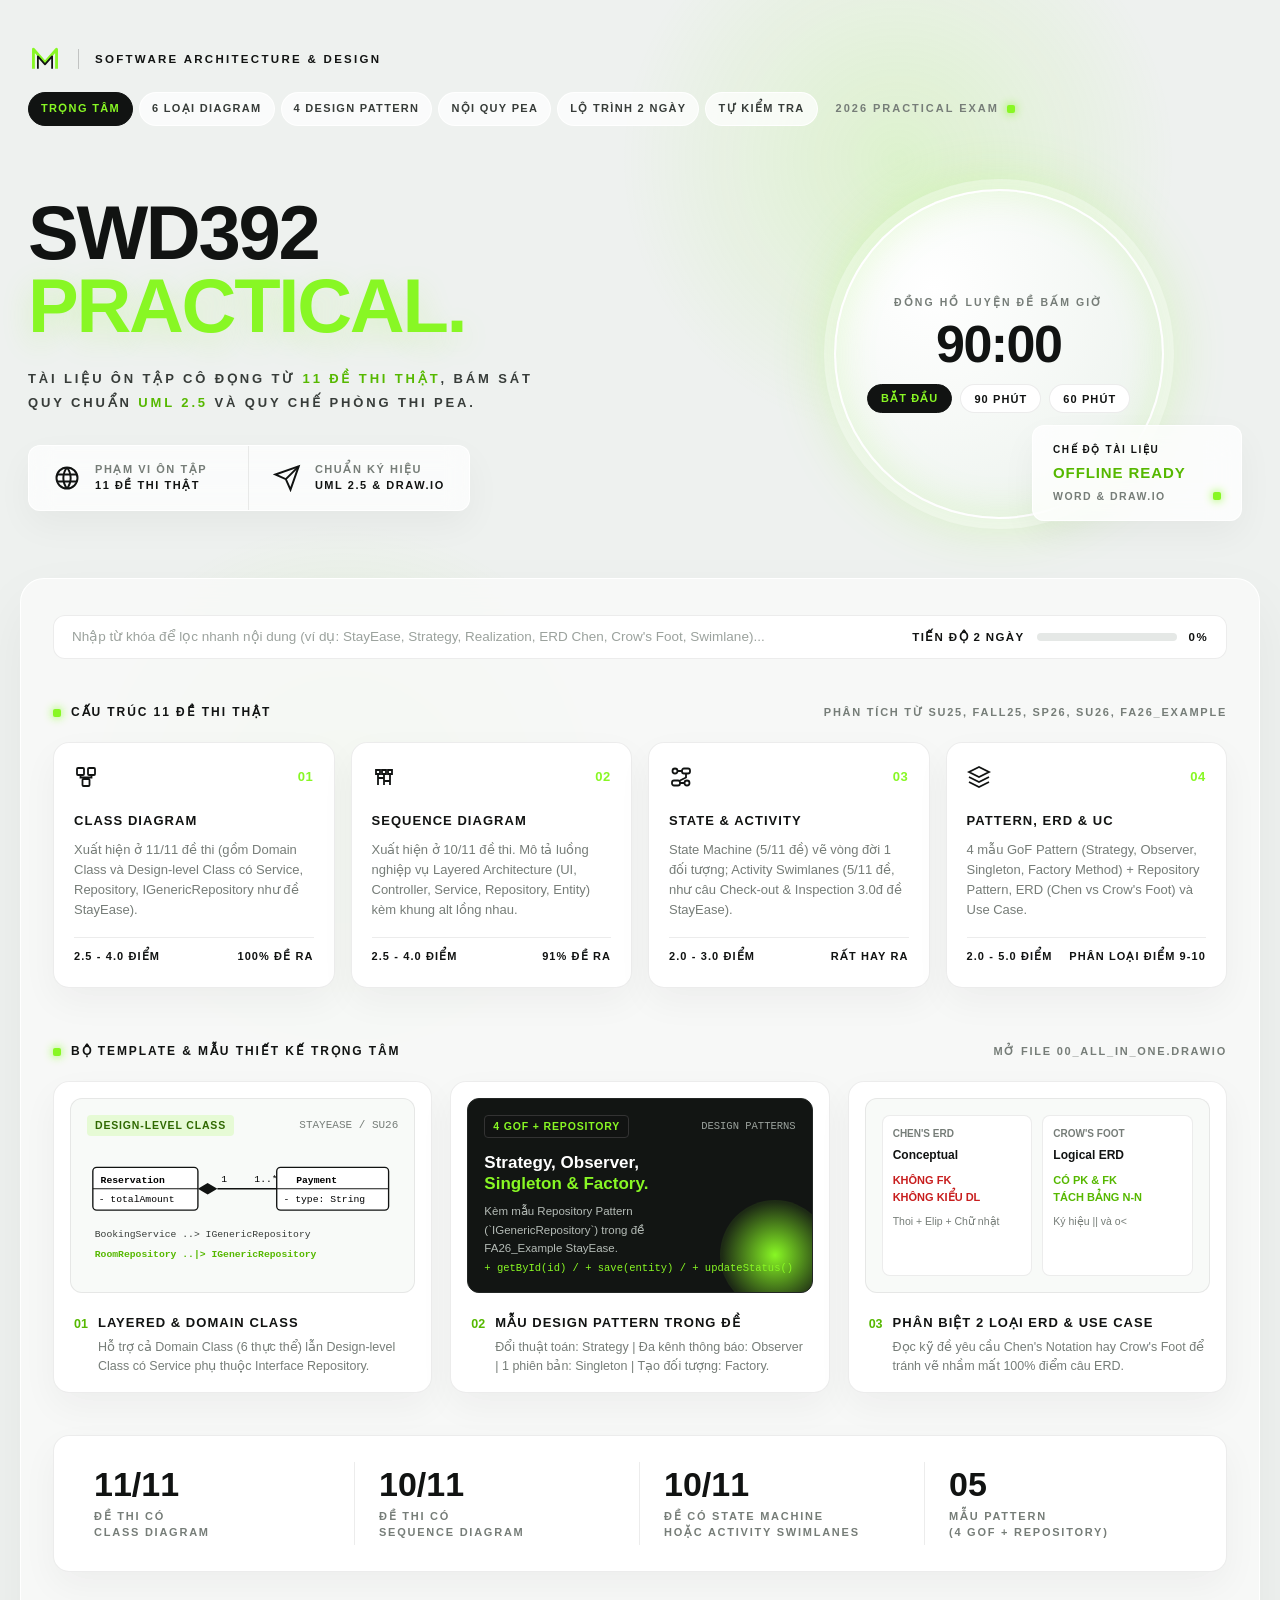
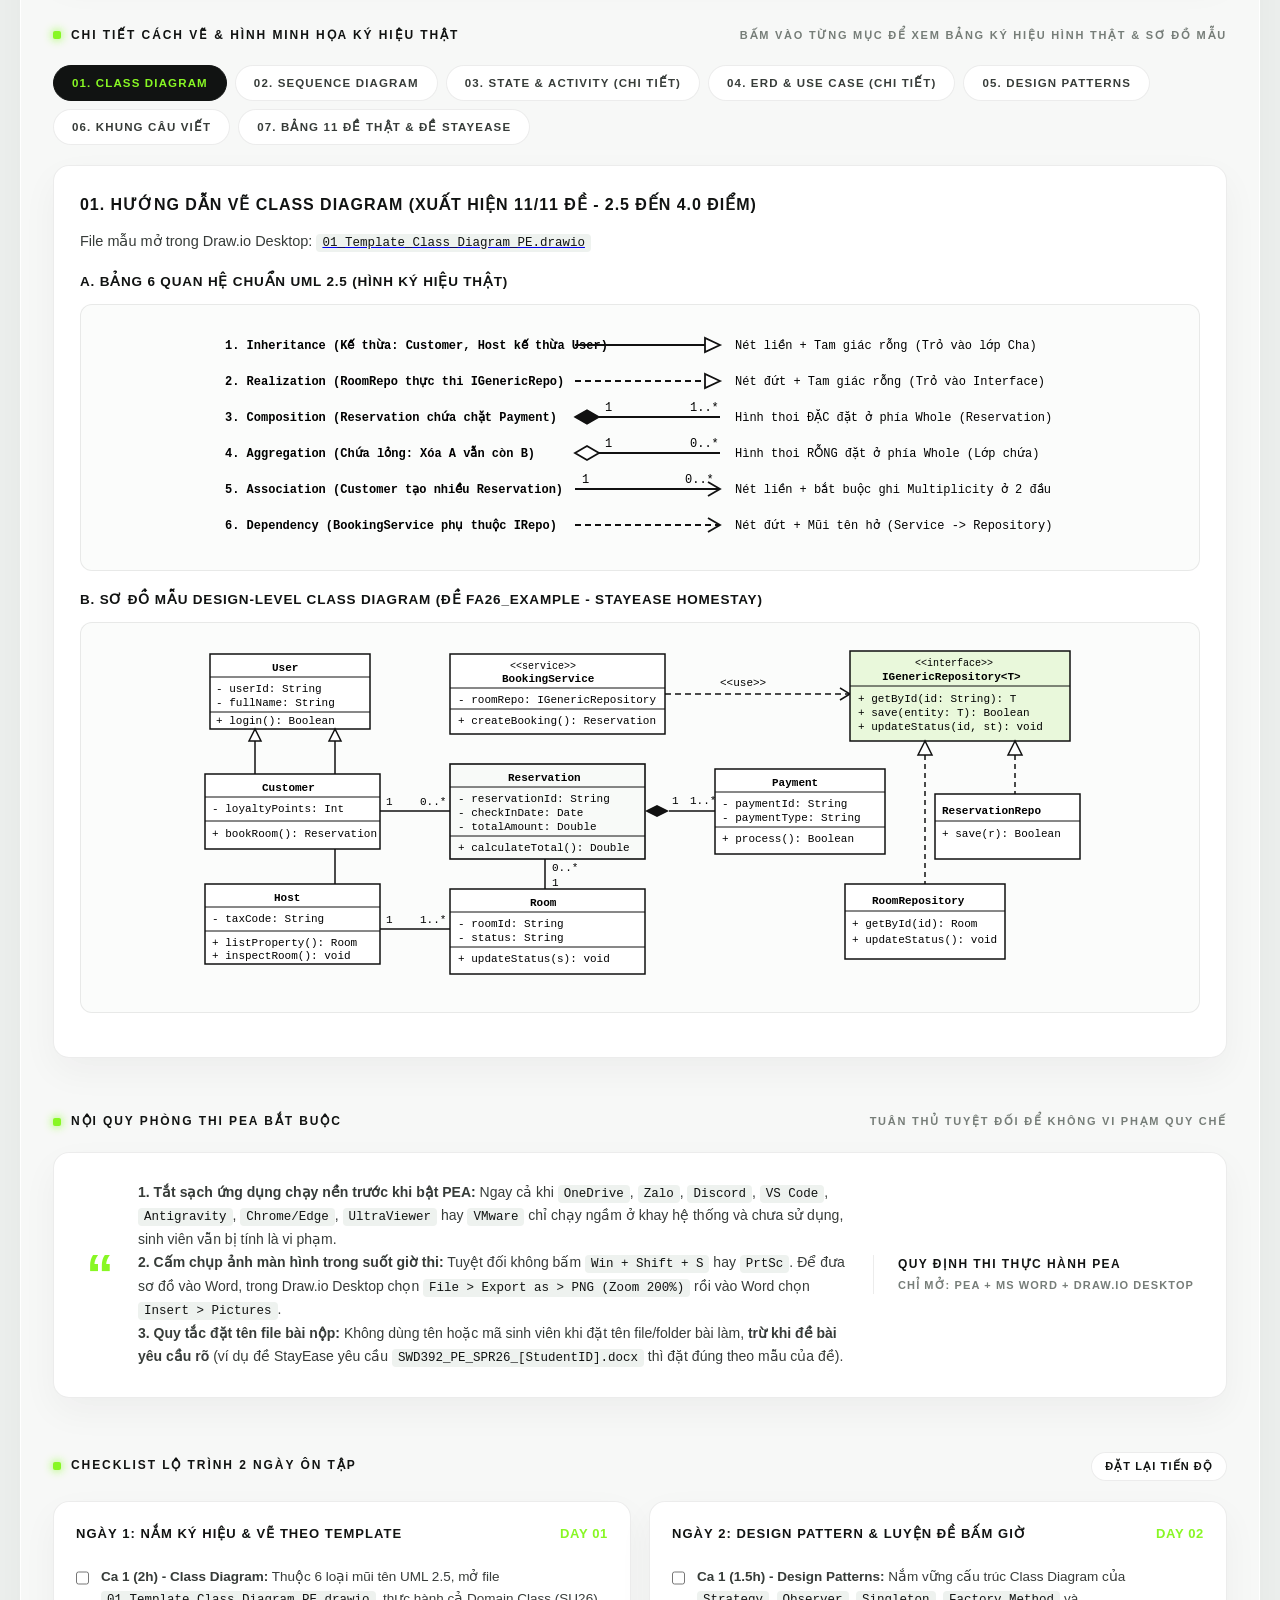
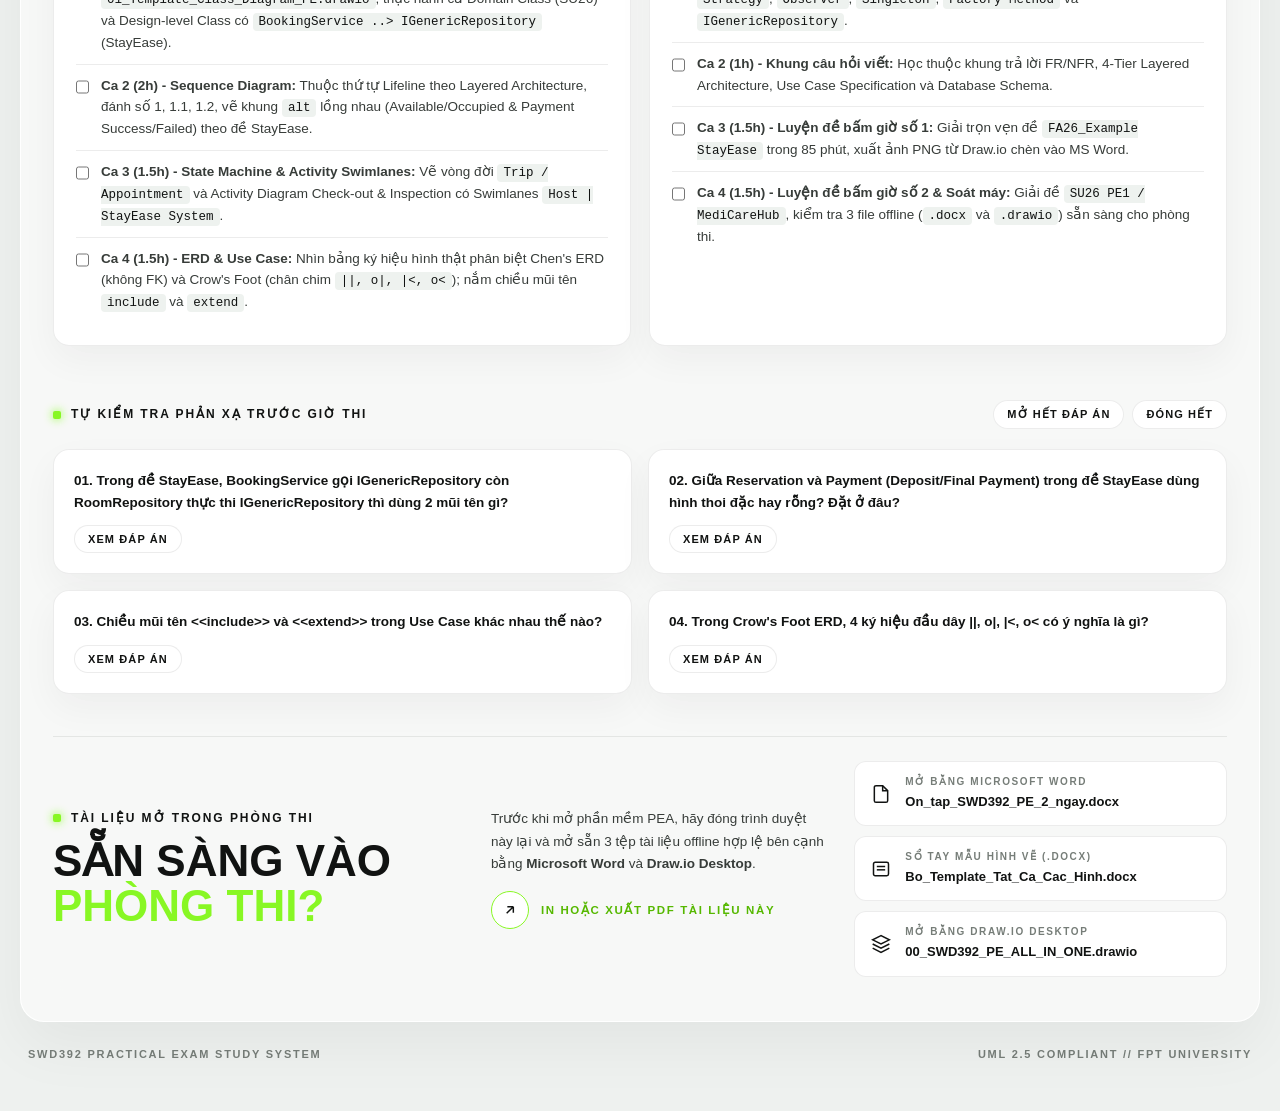
==== commit efd16b2f: "Add StayEase FA26_Example exam and detailed SVG symbol diagrams for sections 03 and 04" ====
--- a/index.html
+++ b/index.html
@@ -3,7 +3,7 @@
 <head>
   <meta charset="UTF-8">
   <meta name="viewport" content="width=device-width, initial-scale=1.0">
-  <title>SWD392 — Sổ Tay Ôn Tập Thực Hành (PE)</title>
+  <title>SWD392 - Sổ Tay Ôn Tập Thực Hành (PE)</title>
   <link rel="stylesheet" href="FA26_On_Tap/style.css">
 </head>
 <body>
@@ -39,7 +39,7 @@
       </div>
     </header>
 
-    <!-- HERO SECTION (MATCHING REFERENCE PORTFOLIO LAYOUT) -->
+    <!-- HERO SECTION -->
     <section class="hero-section">
       <div class="hero-left">
         <h1 class="hero-title">
@@ -47,7 +47,7 @@
           <span class="lime-word">PRACTICAL.</span>
         </h1>
         <p class="hero-subtitle">
-          TÀI LIỆU ÔN TẬP CÔ ĐỌNG TỪ <span class="highlight-lime">10 ĐỀ THI THẬT</span>,
+          TÀI LIỆU ÔN TẬP CÔ ĐỌNG TỪ <span class="highlight-lime">11 ĐỀ THI THẬT</span>,
           BÁM SÁT QUY CHUẨN <span class="highlight-lime">UML 2.5</span> VÀ QUY CHẾ PHÒNG THI PEA.
         </p>
 
@@ -59,7 +59,7 @@
             </svg>
             <div class="meta-text">
               <span>PHẠM VI ÔN TẬP</span>
-              10 ĐỀ THI THẬT
+              11 ĐỀ THI THẬT
             </div>
           </div>
           <div class="hero-meta-cell">
@@ -103,7 +103,7 @@
 
       <!-- SEARCH & PROGRESS STRIP -->
       <div class="toolbar-strip no-print">
-        <input type="text" id="searchInput" class="search-field" placeholder="Nhập từ khóa để lọc nhanh nội dung (ví dụ: Strategy, Realization, ERD Chen, Sequence, PEA)...">
+        <input type="text" id="searchInput" class="search-field" placeholder="Nhập từ khóa để lọc nhanh nội dung (ví dụ: StayEase, Strategy, Realization, ERD Chen, Crow's Foot, Swimlane)...">
         <div class="progress-inline">
           <span>TIẾN ĐỘ 2 NGÀY</span>
           <div class="progress-track-mini">
@@ -113,15 +113,15 @@
         </div>
       </div>
 
-      <!-- SECTION 1: 4 TRỤ CỘT ĐIỂM SỐ ("WHAT I DO" 4-CARD BENTO STYLE) -->
+      <!-- SECTION 1: 4 TRỤ CỘT ĐIỂM SỐ -->
       <div id="sec-overview" class="searchable-block">
         <div class="section-bar">
           <div class="section-bar-left">
             <span class="lime-dot"></span>
-            <h2 class="section-title">CẤU TRÚC ĐỀ THI</h2>
+            <h2 class="section-title">CẤU TRÚC 11 ĐỀ THI THẬT</h2>
           </div>
           <div class="section-bar-right">
-            <span>PHÂN TÍCH TỪ SU25, FALL25, SP26, SU26, FA26</span>
+            <span>PHÂN TÍCH TỪ SU25, FALL25, SP26, SU26, FA26_EXAMPLE</span>
           </div>
         </div>
 
@@ -139,7 +139,7 @@
                 <span class="feature-num">01</span>
               </div>
               <h3 class="feature-name">CLASS DIAGRAM</h3>
-              <p class="feature-desc">Xuất hiện ở 10/10 đề thi. Trọng tâm gồm 5-6 lớp thực thể chính, đầy đủ visibility (-/+), multiplicity và đúng 6 loại mũi tên chuẩn UML 2.5.</p>
+              <p class="feature-desc">Xuất hiện ở 11/11 đề thi (gồm Domain Class và Design-level Class có Service, Repository, IGenericRepository như đề StayEase).</p>
             </div>
             <div class="feature-foot">
               <span>2.5 - 4.0 ĐIỂM</span>
@@ -159,11 +159,11 @@
                 <span class="feature-num">02</span>
               </div>
               <h3 class="feature-name">SEQUENCE DIAGRAM</h3>
-              <p class="feature-desc">Xuất hiện ở 9/10 đề thi. Mô tả luồng nghiệp vụ từ Actor qua UI, Controller, Service, Gateway/DB kèm khung alt [Success/Failure] và reply nét đứt.</p>
+              <p class="feature-desc">Xuất hiện ở 10/11 đề thi. Mô tả luồng nghiệp vụ Layered Architecture (UI, Controller, Service, Repository, Entity) kèm khung alt lồng nhau.</p>
             </div>
             <div class="feature-foot">
               <span>2.5 - 4.0 ĐIỂM</span>
-              <span>90% ĐỀ RA</span>
+              <span>91% ĐỀ RA</span>
             </div>
           </article>
 
@@ -181,10 +181,10 @@
                 <span class="feature-num">03</span>
               </div>
               <h3 class="feature-name">STATE &amp; ACTIVITY</h3>
-              <p class="feature-desc">State Machine (50% đề) vẽ vòng đời 1 đối tượng (Trip, Appointment); Activity Swimlanes (40% đề) vẽ luồng liên phòng ban có Fork/Join.</p>
+              <p class="feature-desc">State Machine (5/11 đề) vẽ vòng đời 1 đối tượng; Activity Swimlanes (5/11 đề, như câu Check-out &amp; Inspection 3.0đ đề StayEase).</p>
             </div>
             <div class="feature-foot">
-              <span>2.0 - 2.5 ĐIỂM</span>
+              <span>2.0 - 3.0 ĐIỂM</span>
               <span>RẤT HAY RA</span>
             </div>
           </article>
@@ -201,7 +201,7 @@
                 <span class="feature-num">04</span>
               </div>
               <h3 class="feature-name">PATTERN, ERD &amp; UC</h3>
-              <p class="feature-desc">4 mẫu Design Pattern (Strategy, Observer, Singleton, Factory Method), ERD (Chen vs Crow's Foot) và Use Case Diagram kèm đặc tả.</p>
+              <p class="feature-desc">4 mẫu GoF Pattern (Strategy, Observer, Singleton, Factory Method) + Repository Pattern, ERD (Chen vs Crow's Foot) và Use Case.</p>
             </div>
             <div class="feature-foot">
               <span>2.0 - 5.0 ĐIỂM</span>
@@ -211,7 +211,7 @@
         </div>
       </div>
 
-      <!-- SECTION 2: 3 SHOWCASE CARDS ("SELECTED WORK" STYLE FROM REFERENCE) -->
+      <!-- SECTION 2: 3 SHOWCASE CARDS -->
       <div id="sec-patterns" class="searchable-block">
         <div class="section-bar">
           <div class="section-bar-left">
@@ -224,73 +224,73 @@
         </div>
 
         <div class="showcase-grid">
-          <!-- Showcase 01: Light Preview -->
+          <!-- Showcase 01 -->
           <div class="showcase-card">
             <div class="showcase-preview light-mode">
               <div style="display:flex;justify-content:space-between;align-items:center;margin-bottom:10px;">
-                <span class="badge-pill badge-lime">UML 2.5 CLASS</span>
-                <span style="font-family:var(--font-mono);font-size:11px;color:var(--ink-muted);">6 QUAN HỆ CHUẨN</span>
+                <span class="badge-pill badge-lime">DESIGN-LEVEL CLASS</span>
+                <span style="font-family:var(--font-mono);font-size:11px;color:var(--ink-muted);">STAYEASE / SU26</span>
               </div>
               <svg viewBox="0 0 320 120" width="100%" height="120" font-family="Consolas, monospace" font-size="10">
-                <rect x="6" y="12" width="105" height="44" rx="4" fill="#fff" stroke="#111312" stroke-width="1.4"/>
-                <text x="16" y="28" font-weight="bold">MedicalRecord</text>
-                <line x1="6" y1="34" x2="111" y2="34" stroke="#111312"/>
-                <text x="12" y="48">- recordId: String</text>
-
-                <polygon points="111,34 121,28 131,34 121,40" fill="#111312"/>
-                <line x1="131" y1="34" x2="195" y2="34" stroke="#111312" stroke-width="1.4"/>
-                <text x="135" y="27">1</text>
-                <text x="172" y="27">0..*</text>
-
-                <rect x="195" y="12" width="115" height="44" rx="4" fill="#fff" stroke="#111312" stroke-width="1.4"/>
-                <text x="210" y="28" font-weight="bold">Prescription</text>
-                <line x1="195" y1="34" x2="310" y2="34" stroke="#111312"/>
-                <text x="202" y="48">- dosage: String</text>
-
-                <text x="8" y="86" fill="#373c39">Thoi ĐẶC (Composition): Xóa A mất B</text>
-                <text x="8" y="104" fill="#56b800" font-weight="bold">Thoi RỖNG (Aggregation): Xóa A còn B</text>
+                <rect x="6" y="10" width="108" height="44" rx="4" fill="#fff" stroke="#111312" stroke-width="1.4"/>
+                <text x="14" y="26" font-weight="bold">Reservation</text>
+                <line x1="6" y1="32" x2="114" y2="32" stroke="#111312"/>
+                <text x="12" y="46">- totalAmount</text>
+
+                <polygon points="114,32 124,26 134,32 124,38" fill="#111312"/>
+                <line x1="134" y1="32" x2="195" y2="32" stroke="#111312" stroke-width="1.4"/>
+                <text x="138" y="25">1</text>
+                <text x="172" y="25">1..*</text>
+
+                <rect x="195" y="10" width="115" height="44" rx="4" fill="#fff" stroke="#111312" stroke-width="1.4"/>
+                <text x="215" y="26" font-weight="bold">Payment</text>
+                <line x1="195" y1="32" x2="310" y2="32" stroke="#111312"/>
+                <text x="202" y="46">- type: String</text>
+
+                <text x="8" y="82" fill="#373c39">BookingService ..&gt; IGenericRepository</text>
+                <text x="8" y="102" fill="#56b800" font-weight="bold">RoomRepository ..|&gt; IGenericRepository</text>
               </svg>
             </div>
             <div class="showcase-meta">
               <span class="showcase-num">01</span>
               <div>
-                <h3 class="showcase-title">DOMAIN CLASS &amp; MULTIPLICITY</h3>
-                <p class="showcase-sub">Hình thoi luôn đặt ở phía Whole (lớp chứa). Luôn ghi rõ 1, 0..1, 0..*, 1..* ở hai đầu dây.</p>
+                <h3 class="showcase-title">LAYERED &amp; DOMAIN CLASS</h3>
+                <p class="showcase-sub">Hỗ trợ cả Domain Class (6 thực thể) lẫn Design-level Class có Service phụ thuộc Interface Repository.</p>
               </div>
             </div>
           </div>
 
-          <!-- Showcase 02: Dark High-Contrast Preview with Glowing Lime Orb (Exact Match to Reference Center Card) -->
+          <!-- Showcase 02 -->
           <div class="showcase-card">
             <div class="showcase-preview dark-mode">
               <div class="dark-orb"></div>
               <div style="display:flex;justify-content:space-between;align-items:center;">
-                <span class="badge-pill badge-dark" style="border:1px solid #333;">4 DESIGN PATTERNS</span>
-                <span style="font-size:10.5px;color:#9ba29d;font-family:var(--font-mono);">GOF PATTERNS</span>
+                <span class="badge-pill badge-dark" style="border:1px solid #333;">4 GOF + REPOSITORY</span>
+                <span style="font-size:10.5px;color:#9ba29d;font-family:var(--font-mono);">DESIGN PATTERNS</span>
               </div>
-              <div style="my:auto;z-index:1;">
+              <div style="z-index:1;">
                 <div style="font-size:17px;font-weight:800;line-height:1.25;margin:12px 0 8px;">
                   Strategy, Observer,<br>
                   <span style="color:var(--lime-neon);">Singleton &amp; Factory.</span>
                 </div>
-                <p style="font-size:11.5px;color:#b5bcb7;max-width:220px;">
-                  Realization bắt buộc vẽ bằng NÉT ĐỨT + tam giác rỗng trỏ vào &lt;&lt;interface&gt;&gt;.
+                <p style="font-size:11.5px;color:#b5bcb7;max-width:230px;">
+                  Kèm mẫu Repository Pattern (`IGenericRepository`) trong đề FA26_Example StayEase.
                 </p>
               </div>
               <div style="font-family:var(--font-mono);font-size:10.5px;color:var(--lime-neon);z-index:1;">
-                - instance: Singleton [static]
+                + getById(id) / + save(entity) / + updateStatus()
               </div>
             </div>
             <div class="showcase-meta">
               <span class="showcase-num">02</span>
               <div>
-                <h3 class="showcase-title">4 MẪU DESIGN PATTERN TRONG ĐỀ</h3>
+                <h3 class="showcase-title">MẪU DESIGN PATTERN TRONG ĐỀ</h3>
                 <p class="showcase-sub">Đổi thuật toán: Strategy | Đa kênh thông báo: Observer | 1 phiên bản: Singleton | Tạo đối tượng: Factory.</p>
               </div>
             </div>
           </div>
 
-          <!-- Showcase 03: Dual-Screen Preview (Exact Match to Reference Right Card) -->
+          <!-- Showcase 03 -->
           <div class="showcase-card">
             <div class="showcase-preview light-mode">
               <div style="display:grid;grid-template-columns:1fr 1fr;gap:10px;height:100%;">
@@ -319,293 +319,728 @@
         </div>
       </div>
 
-      <!-- SECTION 3: METRICS STRIP ("28+ / 14+ / 99% / 5+" STYLE FROM REFERENCE) -->
+      <!-- SECTION 3: METRICS STRIP -->
       <div class="metrics-strip searchable-block">
         <div class="metric-item">
-          <div class="metric-value">10/10</div>
+          <div class="metric-value">11/11</div>
           <div class="metric-label">ĐỀ THI CÓ<br>CLASS DIAGRAM</div>
         </div>
         <div class="metric-item">
-          <div class="metric-value">9/10</div>
+          <div class="metric-value">10/11</div>
           <div class="metric-label">ĐỀ THI CÓ<br>SEQUENCE DIAGRAM</div>
         </div>
         <div class="metric-item">
-          <div class="metric-value">5/10</div>
-          <div class="metric-label">ĐỀ THI CÓ<br>STATE MACHINE</div>
+          <div class="metric-value">10/11</div>
+          <div class="metric-label">ĐỀ CÓ STATE MACHINE<br>HOẶC ACTIVITY SWIMLANES</div>
         </div>
         <div class="metric-item">
-          <div class="metric-value">04</div>
-          <div class="metric-label">MẪU DESIGN PATTERN<br>DUY NHẤT TRONG ĐỀ</div>
+          <div class="metric-value">05</div>
+          <div class="metric-label">MẪU PATTERN<br>(4 GOF + REPOSITORY)</div>
         </div>
       </div>
 
-      <!-- SECTION 4: INTERACTIVE DEEP-DIVE MODULES (ALL 6 DIAGRAMS, 4 PATTERNS, 10 EXAMS, WRITTEN TEMPLATES) -->
+      <!-- SECTION 4: INTERACTIVE DEEP-DIVE MODULES -->
       <div id="sec-diagrams" class="searchable-block">
         <div class="section-bar">
           <div class="section-bar-left">
             <span class="lime-dot"></span>
-            <h2 class="section-title">CHI TIẾT CÁCH VẼ &amp; KHUNG TRẢ LỜI THEO TỪNG CÂU</h2>
+            <h2 class="section-title">CHI TIẾT CÁCH VẼ &amp; HÌNH MINH HỌA KÝ HIỆU THẬT</h2>
           </div>
           <div class="section-bar-right">
-            <span>CHỌN TỪNG MỤC ĐỂ XEM SƠ ĐỒ CHUẨN</span>
+            <span>BẤM VÀO TỪNG MỤC ĐỂ XEM BẢNG KÝ HIỆU HÌNH THẬT &amp; SƠ ĐỒ MẪU</span>
           </div>
         </div>
 
         <div class="module-tabs no-print">
           <button class="module-tab-btn active" onclick="switchModule('mod-class', this)">01. Class Diagram</button>
           <button class="module-tab-btn" onclick="switchModule('mod-seq', this)">02. Sequence Diagram</button>
-          <button class="module-tab-btn" onclick="switchModule('mod-state', this)">03. State &amp; Activity</button>
-          <button class="module-tab-btn" onclick="switchModule('mod-erd', this)">04. ERD &amp; Use Case</button>
-          <button class="module-tab-btn" onclick="switchModule('mod-pattern', this)">05. 4 Design Patterns</button>
+          <button class="module-tab-btn" onclick="switchModule('mod-state', this)">03. State &amp; Activity (Chi tiết)</button>
+          <button class="module-tab-btn" onclick="switchModule('mod-erd', this)">04. ERD &amp; Use Case (Chi tiết)</button>
+          <button class="module-tab-btn" onclick="switchModule('mod-pattern', this)">05. Design Patterns</button>
           <button class="module-tab-btn" onclick="switchModule('mod-writing', this)">06. Khung Câu Viết</button>
-          <button class="module-tab-btn" onclick="switchModule('mod-exams', this)">07. Bảng 10 Đề Thật &amp; 15 Lỗi</button>
+          <button class="module-tab-btn" onclick="switchModule('mod-exams', this)">07. Bảng 11 Đề Thật &amp; Đề StayEase</button>
         </div>
 
         <!-- MODULE 01: CLASS DIAGRAM -->
         <div id="mod-class" class="module-panel active">
-          <h3>01. Hướng dẫn vẽ Class Diagram (Xuất hiện 10/10 đề - 2.5 đến 4.0 điểm)</h3>
+          <h3>01. Hướng dẫn vẽ Class Diagram (Xuất hiện 11/11 đề - 2.5 đến 4.0 điểm)</h3>
           <p>File mẫu mở trong Draw.io Desktop: <a href="FA26_On_Tap/Templates_Hinh_Ve/01_Template_Class_Diagram_PE.drawio"><code>01_Template_Class_Diagram_PE.drawio</code></a></p>
 
+          <h4>A. Bảng 6 quan hệ chuẩn UML 2.5 (Hình ký hiệu thật)</h4>
           <div class="svg-board">
             <svg viewBox="0 0 860 225" width="100%" height="225" xmlns="http://www.w3.org/2000/svg" font-family="Consolas, monospace" font-size="12">
-              <text x="15" y="28" font-weight="bold">1. Inheritance (Kế thừa: A là 1 loại B)</text>
-              <line x1="330" y1="24" x2="475" y2="24" stroke="#111" stroke-width="1.8"/>
-              <polygon points="490,24 475,17 475,31" fill="#fff" stroke="#111" stroke-width="1.8"/>
-              <text x="510" y="28">Nét liền + Tam giác rỗng (Trỏ vào lớp Cha)</text>
-
-              <text x="15" y="64" font-weight="bold">2. Realization (Implement Interface)</text>
-              <line x1="330" y1="60" x2="475" y2="60" stroke="#111" stroke-width="1.8" stroke-dasharray="6,4"/>
-              <polygon points="490,60 475,53 475,67" fill="#fff" stroke="#111" stroke-width="1.8"/>
-              <text x="510" y="64">Nét đứt + Tam giác rỗng (Trỏ vào Interface)</text>
-
-              <text x="15" y="100" font-weight="bold">3. Composition (Chứa chặt: Xóa A mất B)</text>
-              <polygon points="330,96 342,89 354,96 342,103" fill="#111" stroke="#111" stroke-width="1.5"/>
-              <line x1="354" y1="96" x2="490" y2="96" stroke="#111" stroke-width="1.8"/>
-              <text x="360" y="90">1</text>
-              <text x="460" y="90">1..*</text>
-              <text x="510" y="100">Hình thoi ĐẶC đặt ở phía Whole (Lớp chứa)</text>
-
-              <text x="15" y="136" font-weight="bold">4. Aggregation (Chứa lỏng: Xóa A còn B)</text>
-              <polygon points="330,132 342,125 354,132 342,139" fill="#fff" stroke="#111" stroke-width="1.8"/>
-              <line x1="354" y1="132" x2="490" y2="132" stroke="#111" stroke-width="1.8"/>
-              <text x="360" y="126">1</text>
-              <text x="460" y="126">0..*</text>
-              <text x="510" y="136">Hình thoi RỖNG đặt ở phía Whole (Lớp chứa)</text>
-
-              <text x="15" y="172" font-weight="bold">5. Association (Liên kết thực thể)</text>
-              <line x1="330" y1="168" x2="490" y2="168" stroke="#111" stroke-width="1.8"/>
-              <polyline points="478,161 490,168 478,175" fill="none" stroke="#111" stroke-width="1.8"/>
-              <text x="340" y="162">1</text>
-              <text x="455" y="162">0..*</text>
-              <text x="510" y="172">Nét liền + bắt buộc ghi Multiplicity ở 2 đầu</text>
-
-              <text x="15" y="208" font-weight="bold">6. Dependency (Tham số hàm tạm thời)</text>
-              <line x1="330" y1="204" x2="490" y2="204" stroke="#111" stroke-width="1.8" stroke-dasharray="6,4"/>
-              <polyline points="478,197 490,204 478,211" fill="none" stroke="#111" stroke-width="1.8"/>
-              <text x="510" y="208">Nét đứt + Mũi tên hở (Controller dùng DTO)</text>
+              <text x="15" y="28" font-weight="bold">1. Inheritance (Kế thừa: Customer, Host kế thừa User)</text>
+              <line x1="365" y1="24" x2="495" y2="24" stroke="#111" stroke-width="1.8"/>
+              <polygon points="510,24 495,17 495,31" fill="#fff" stroke="#111" stroke-width="1.8"/>
+              <text x="525" y="28">Nét liền + Tam giác rỗng (Trỏ vào lớp Cha)</text>
+
+              <text x="15" y="64" font-weight="bold">2. Realization (RoomRepo thực thi IGenericRepo)</text>
+              <line x1="365" y1="60" x2="495" y2="60" stroke="#111" stroke-width="1.8" stroke-dasharray="6,4"/>
+              <polygon points="510,60 495,53 495,67" fill="#fff" stroke="#111" stroke-width="1.8"/>
+              <text x="525" y="64">Nét đứt + Tam giác rỗng (Trỏ vào Interface)</text>
+
+              <text x="15" y="100" font-weight="bold">3. Composition (Reservation chứa chặt Payment)</text>
+              <polygon points="365,96 377,89 389,96 377,103" fill="#111" stroke="#111" stroke-width="1.5"/>
+              <line x1="389" y1="96" x2="510" y2="96" stroke="#111" stroke-width="1.8"/>
+              <text x="395" y="90">1</text>
+              <text x="480" y="90">1..*</text>
+              <text x="525" y="100">Hình thoi ĐẶC đặt ở phía Whole (Reservation)</text>
+
+              <text x="15" y="136" font-weight="bold">4. Aggregation (Chứa lỏng: Xóa A vẫn còn B)</text>
+              <polygon points="365,132 377,125 389,132 377,139" fill="#fff" stroke="#111" stroke-width="1.8"/>
+              <line x1="389" y1="132" x2="510" y2="132" stroke="#111" stroke-width="1.8"/>
+              <text x="395" y="126">1</text>
+              <text x="480" y="126">0..*</text>
+              <text x="525" y="136">Hình thoi RỖNG đặt ở phía Whole (Lớp chứa)</text>
+
+              <text x="15" y="172" font-weight="bold">5. Association (Customer tạo nhiều Reservation)</text>
+              <line x1="365" y1="168" x2="510" y2="168" stroke="#111" stroke-width="1.8"/>
+              <polyline points="498,161 510,168 498,175" fill="none" stroke="#111" stroke-width="1.8"/>
+              <text x="372" y="162">1</text>
+              <text x="475" y="162">0..*</text>
+              <text x="525" y="172">Nét liền + bắt buộc ghi Multiplicity ở 2 đầu</text>
+
+              <text x="15" y="208" font-weight="bold">6. Dependency (BookingService phụ thuộc IRepo)</text>
+              <line x1="365" y1="204" x2="510" y2="204" stroke="#111" stroke-width="1.8" stroke-dasharray="6,4"/>
+              <polyline points="498,197 510,204 498,211" fill="none" stroke="#111" stroke-width="1.8"/>
+              <text x="525" y="208">Nét đứt + Mũi tên hở (Service -&gt; Repository)</text>
             </svg>
           </div>
 
-          <h4>Quy tắc 5 bước ăn trọn điểm Class Diagram</h4>
-          <ol style="margin-left:20px;">
-            <li>Mỗi Class phải chia đúng 3 ngăn: Tên Class, ngăn Attributes có dấu <code>-</code> (private) kèm kiểu dữ liệu (<code>String</code>, <code>Double</code>, <code>DateTime</code>, <code>Boolean</code>), và ngăn Methods có dấu <code>+</code> (public) kèm kiểu trả về.</li>
-            <li>Nếu 2 lớp có chung tập thuộc tính (như <code>Passenger</code> và <code>Driver</code> cùng có <code>id, fullName, phone</code>), tạo lớp cha <code>User</code> và nối mũi tên Inheritance (nét liền + tam giác rỗng) trỏ lên <code>User</code>.</li>
-            <li>Phân biệt rõ <strong>Composition (thoi đặc)</strong> cho các phần tử phụ thuộc sống còn (<code>Order *-- OrderItem</code>, <code>MedicalRecord *-- Prescription</code>) và <strong>Aggregation (thoi rỗng)</strong> cho các phần tử độc lập (<code>Department o-- Doctor</code>, <code>Course o-- Lesson</code>).</li>
-            <li>Kiểm tra 100% các đường nối phải có con số Multiplicity (<code>1</code>, <code>0..1</code>, <code>0..*</code>, <code>1..*</code>) ở cả 2 đầu dây.</li>
-          </ol>
+          <h4>B. Sơ đồ mẫu Design-level Class Diagram (Đề FA26_Example - StayEase Homestay)</h4>
+          <div class="svg-board">
+            <svg viewBox="0 0 900 350" width="100%" height="350" xmlns="http://www.w3.org/2000/svg" font-family="Consolas, monospace" font-size="11">
+              <!-- User -->
+              <rect x="20" y="15" width="160" height="75" fill="#fff" stroke="#111" stroke-width="1.5"/>
+              <text x="82" y="32" font-weight="bold">User</text>
+              <line x1="20" y1="38" x2="180" y2="38" stroke="#111"/>
+              <text x="26" y="53">- userId: String</text>
+              <text x="26" y="67">- fullName: String</text>
+              <line x1="20" y1="73" x2="180" y2="73" stroke="#111"/>
+              <text x="26" y="85">+ login(): Boolean</text>
+
+              <!-- Inheritance arrows from Customer and Host to User -->
+              <polygon points="65,90 59,102 71,102" fill="#fff" stroke="#111" stroke-width="1.5"/>
+              <line x1="65" y1="102" x2="65" y2="135" stroke="#111" stroke-width="1.5"/>
+
+              <polygon points="145,90 139,102 151,102" fill="#fff" stroke="#111" stroke-width="1.5"/>
+              <line x1="145" y1="102" x2="145" y2="245" stroke="#111" stroke-width="1.5"/>
+
+              <!-- Customer -->
+              <rect x="15" y="135" width="175" height="75" fill="#fff" stroke="#111" stroke-width="1.5"/>
+              <text x="72" y="152" font-weight="bold">Customer</text>
+              <line x1="15" y1="158" x2="190" y2="158" stroke="#111"/>
+              <text x="22" y="173">- loyaltyPoints: Int</text>
+              <line x1="15" y1="182" x2="190" y2="182" stroke="#111"/>
+              <text x="22" y="198">+ bookRoom(): Reservation</text>
+
+              <!-- Host -->
+              <rect x="15" y="245" width="175" height="80" fill="#fff" stroke="#111" stroke-width="1.5"/>
+              <text x="84" y="262" font-weight="bold">Host</text>
+              <line x1="15" y1="268" x2="190" y2="268" stroke="#111"/>
+              <text x="22" y="283">- taxCode: String</text>
+              <line x1="15" y1="292" x2="190" y2="292" stroke="#111"/>
+              <text x="22" y="307">+ listProperty(): Room</text>
+              <text x="22" y="320">+ inspectRoom(): void</text>
+
+              <!-- Reservation -->
+              <rect x="260" y="125" width="195" height="95" fill="#f8faf8" stroke="#111" stroke-width="1.6"/>
+              <text x="318" y="142" font-weight="bold">Reservation</text>
+              <line x1="260" y1="148" x2="455" y2="148" stroke="#111"/>
+              <text x="268" y="163">- reservationId: String</text>
+              <text x="268" y="177">- checkInDate: Date</text>
+              <text x="268" y="191">- totalAmount: Double</text>
+              <line x1="260" y1="197" x2="455" y2="197" stroke="#111"/>
+              <text x="268" y="212">+ calculateTotal(): Double</text>
+
+              <!-- Customer (1) --- (0..*) Reservation -->
+              <line x1="190" y1="172" x2="260" y2="172" stroke="#111" stroke-width="1.5"/>
+              <text x="196" y="166">1</text>
+              <text x="230" y="166">0..*</text>
+
+              <!-- Room -->
+              <rect x="260" y="250" width="195" height="85" fill="#fff" stroke="#111" stroke-width="1.5"/>
+              <text x="340" y="267" font-weight="bold">Room</text>
+              <line x1="260" y1="273" x2="455" y2="273" stroke="#111"/>
+              <text x="268" y="288">- roomId: String</text>
+              <text x="268" y="302">- status: String</text>
+              <line x1="260" y1="308" x2="455" y2="308" stroke="#111"/>
+              <text x="268" y="323">+ updateStatus(s): void</text>
+
+              <!-- Host (1) --- (1..*) Room -->
+              <line x1="190" y1="290" x2="260" y2="290" stroke="#111" stroke-width="1.5"/>
+              <text x="196" y="284">1</text>
+              <text x="230" y="284">1..*</text>
+
+              <!-- Reservation (0..*) --- (1) Room -->
+              <line x1="355" y1="220" x2="355" y2="250" stroke="#111" stroke-width="1.5"/>
+              <text x="362" y="232">0..*</text>
+              <text x="362" y="247">1</text>
+
+              <!-- Payment (Composition with Reservation) -->
+              <polygon points="455,172 467,166 479,172 467,178" fill="#111"/>
+              <line x1="479" y1="172" x2="525" y2="172" stroke="#111" stroke-width="1.5"/>
+              <text x="482" y="165">1</text>
+              <text x="500" y="165">1..*</text>
+
+              <rect x="525" y="130" width="170" height="85" fill="#fff" stroke="#111" stroke-width="1.5"/>
+              <text x="582" y="147" font-weight="bold">Payment</text>
+              <line x1="525" y1="153" x2="695" y2="153" stroke="#111"/>
+              <text x="532" y="168">- paymentId: String</text>
+              <text x="532" y="182">- paymentType: String</text>
+              <line x1="525" y1="188" x2="695" y2="188" stroke="#111"/>
+              <text x="532" y="203">+ process(): Boolean</text>
+
+              <!-- Service & Repository Layer -->
+              <rect x="260" y="15" width="215" height="80" fill="#fff" stroke="#111" stroke-width="1.5"/>
+              <text x="320" y="30" font-size="10">&lt;&lt;service&gt;&gt;</text>
+              <text x="312" y="43" font-weight="bold">BookingService</text>
+              <line x1="260" y1="49" x2="475" y2="49" stroke="#111"/>
+              <text x="268" y="64">- roomRepo: IGenericRepository</text>
+              <line x1="260" y1="70" x2="475" y2="70" stroke="#111"/>
+              <text x="268" y="85">+ createBooking(): Reservation</text>
+
+              <!-- Dependency BookingService ..> IGenericRepository -->
+              <line x1="475" y1="55" x2="660" y2="55" stroke="#111" stroke-width="1.5" stroke-dasharray="6,4"/>
+              <polyline points="650,49 660,55 650,61" fill="none" stroke="#111" stroke-width="1.5"/>
+              <text x="530" y="47">&lt;&lt;use&gt;&gt;</text>
+
+              <!-- IGenericRepository<T> -->
+              <rect x="660" y="12" width="220" height="90" fill="#e9f8db" stroke="#111" stroke-width="1.5"/>
+              <text x="725" y="27" font-size="10">&lt;&lt;interface&gt;&gt;</text>
+              <text x="692" y="41" font-weight="bold">IGenericRepository&lt;T&gt;</text>
+              <line x1="660" y1="47" x2="880" y2="47" stroke="#111"/>
+              <text x="668" y="63">+ getById(id: String): T</text>
+              <text x="668" y="77">+ save(entity: T): Boolean</text>
+              <text x="668" y="91">+ updateStatus(id, st): void</text>
+
+              <!-- Realization triangles pointing to IGenericRepository -->
+              <polygon points="735,102 728,116 742,116" fill="#fff" stroke="#111" stroke-width="1.5"/>
+              <line x1="735" y1="116" x2="735" y2="245" stroke="#111" stroke-width="1.5" stroke-dasharray="5,4"/>
+
+              <polygon points="825,102 818,116 832,116" fill="#fff" stroke="#111" stroke-width="1.5"/>
+              <line x1="825" y1="116" x2="825" y2="155" stroke="#111" stroke-width="1.5" stroke-dasharray="5,4"/>
+
+              <!-- ReservationRepository -->
+              <rect x="745" y="155" width="145" height="65" fill="#fff" stroke="#111" stroke-width="1.5"/>
+              <text x="752" y="175" font-weight="bold">ReservationRepo</text>
+              <line x1="745" y1="182" x2="890" y2="182" stroke="#111"/>
+              <text x="752" y="198">+ save(r): Boolean</text>
+
+              <!-- RoomRepository -->
+              <rect x="655" y="245" width="160" height="75" fill="#fff" stroke="#111" stroke-width="1.5"/>
+              <text x="682" y="265" font-weight="bold">RoomRepository</text>
+              <line x1="655" y1="272" x2="815" y2="272" stroke="#111"/>
+              <text x="662" y="288">+ getById(id): Room</text>
+              <text x="662" y="304">+ updateStatus(): void</text>
+            </svg>
+          </div>
         </div>
 
         <!-- MODULE 02: SEQUENCE DIAGRAM -->
         <div id="mod-seq" class="module-panel">
-          <h3>02. Hướng dẫn vẽ Sequence Diagram (Xuất hiện 9/10 đề - 2.5 đến 4.0 điểm)</h3>
+          <h3>02. Hướng dẫn vẽ Sequence Diagram (Xuất hiện 10/11 đề - 2.5 đến 4.0 điểm)</h3>
           <p>File mẫu mở trong Draw.io Desktop: <a href="FA26_On_Tap/Templates_Hinh_Ve/02_Template_Sequence_Diagram_PE.drawio"><code>02_Template_Sequence_Diagram_PE.drawio</code></a></p>
 
+          <h4>Sơ đồ mẫu Sequence Diagram theo kiến trúc phân tầng (Đề StayEase Q2 - 4.0 điểm)</h4>
           <div class="svg-board">
-            <svg viewBox="0 0 880 330" width="100%" height="330" xmlns="http://www.w3.org/2000/svg" font-family="Consolas, monospace" font-size="11.5">
-              <rect x="5" y="5" width="870" height="320" fill="none" stroke="#111" stroke-width="1.5"/>
-              <polygon points="5,5 170,5 170,20 160,28 5,28" fill="#e9f0ea" stroke="#111" stroke-width="1.2"/>
-              <text x="12" y="21" font-weight="bold">sd Book And Pay Trip</text>
-
-              <rect x="30" y="40" width="90" height="30" fill="#fff" stroke="#111"/>
-              <text x="42" y="59" font-weight="bold">:Passenger</text>
-              <line x1="75" y1="70" x2="75" y2="310" stroke="#555" stroke-dasharray="5,4"/>
-
-              <rect x="175" y="40" width="100" height="30" fill="#fff" stroke="#111"/>
-              <text x="190" y="59" font-weight="bold">:BookingUI</text>
-              <line x1="225" y1="70" x2="225" y2="310" stroke="#555" stroke-dasharray="5,4"/>
-
-              <rect x="330" y="40" width="130" height="30" fill="#fff" stroke="#111"/>
-              <text x="340" y="59" font-weight="bold">:TripController</text>
-              <line x1="395" y1="70" x2="395" y2="310" stroke="#555" stroke-dasharray="5,4"/>
-
-              <rect x="510" y="40" width="120" height="30" fill="#fff" stroke="#111"/>
-              <text x="525" y="59" font-weight="bold">:TripService</text>
-              <line x1="570" y1="70" x2="570" y2="310" stroke="#555" stroke-dasharray="5,4"/>
-
-              <rect x="680" y="40" width="140" height="30" fill="#fff" stroke="#111"/>
-              <text x="692" y="59" font-weight="bold">:PaymentGateway</text>
-              <line x1="750" y1="70" x2="750" y2="310" stroke="#555" stroke-dasharray="5,4"/>
-
-              <line x1="75" y1="92" x2="225" y2="92" stroke="#111" stroke-width="1.5"/>
-              <polygon points="225,92 216,87 216,97" fill="#111"/>
-              <text x="85" y="86">1: clickBookTrip(req)</text>
-
-              <line x1="225" y1="116" x2="395" y2="116" stroke="#111" stroke-width="1.5"/>
-              <polygon points="395,116 386,111 386,121" fill="#111"/>
-              <text x="235" y="110">1.1: POST /trips(dto)</text>
-
-              <line x1="395" y1="140" x2="570" y2="140" stroke="#111" stroke-width="1.5"/>
-              <polygon points="570,140 561,135 561,145" fill="#111"/>
-              <text x="405" y="134">1.1.1: createAndPay(dto)</text>
-
-              <line x1="570" y1="164" x2="750" y2="164" stroke="#111" stroke-width="1.5"/>
-              <polygon points="750,164 741,159 741,169" fill="#111"/>
-              <text x="580" y="158">1.1.1.1: charge(amount)</text>
-
-              <rect x="155" y="182" width="675" height="122" fill="none" stroke="#111" stroke-width="1.3"/>
-              <polygon points="155,182 200,182 200,196 192,202 155,202" fill="#e9f0ea" stroke="#111"/>
-              <text x="162" y="196" font-weight="bold">alt</text>
-              <text x="215" y="197" font-weight="bold">[paymentStatus == SUCCESS]</text>
-
-              <line x1="750" y1="218" x2="570" y2="218" stroke="#111" stroke-width="1.3" stroke-dasharray="5,4"/>
-              <polyline points="579,213 570,218 579,223" fill="none" stroke="#111" stroke-width="1.3"/>
-              <text x="595" y="212">1.1.1.2: return receipt</text>
-
-              <line x1="570" y1="240" x2="225" y2="240" stroke="#111" stroke-width="1.3" stroke-dasharray="5,4"/>
-              <polyline points="234,235 225,240 234,245" fill="none" stroke="#111" stroke-width="1.3"/>
-              <text x="310" y="234">1.1.2: return 200 OK (TripConfirmed)</text>
-
-              <line x1="155" y1="256" x2="830" y2="256" stroke="#111" stroke-dasharray="6,4"/>
-              <text x="215" y="271" font-weight="bold">[else: payment failed]</text>
-
-              <line x1="750" y1="292" x2="225" y2="292" stroke="#111" stroke-width="1.3" stroke-dasharray="5,4"/>
-              <polyline points="234,287 225,292 234,297" fill="none" stroke="#111" stroke-width="1.3"/>
-              <text x="350" y="286">1.1.3: return 402 PaymentFailedError</text>
+            <svg viewBox="0 0 920 390" width="100%" height="390" xmlns="http://www.w3.org/2000/svg" font-family="Consolas, monospace" font-size="11">
+              <rect x="5" y="5" width="910" height="380" fill="none" stroke="#111" stroke-width="1.5"/>
+              <polygon points="5,5 210,5 210,20 200,28 5,28" fill="#e9f8db" stroke="#111" stroke-width="1.2"/>
+              <text x="12" y="21" font-weight="bold">sd StayEase Room Booking</text>
+
+              <!-- Lifelines -->
+              <rect x="20" y="38" width="82" height="30" fill="#fff" stroke="#111"/>
+              <text x="28" y="57" font-weight="bold">:Customer</text>
+              <line x1="61" y1="68" x2="61" y2="370" stroke="#555" stroke-dasharray="5,4"/>
+
+              <rect x="135" y="38" width="95" height="30" fill="#fff" stroke="#111"/>
+              <text x="147" y="57" font-weight="bold">:BookingUI</text>
+              <line x1="182" y1="68" x2="182" y2="370" stroke="#555" stroke-dasharray="5,4"/>
+
+              <rect x="265" y="38" width="130" height="30" fill="#fff" stroke="#111"/>
+              <text x="273" y="57" font-weight="bold">:BookingController</text>
+              <line x1="330" y1="68" x2="330" y2="370" stroke="#555" stroke-dasharray="5,4"/>
+
+              <rect x="430" y="38" width="115" height="30" fill="#fff" stroke="#111"/>
+              <text x="442" y="57" font-weight="bold">:RoomRepo</text>
+              <line x1="487" y1="68" x2="487" y2="370" stroke="#555" stroke-dasharray="5,4"/>
+
+              <rect x="580" y="38" width="125" height="30" fill="#fff" stroke="#111"/>
+              <text x="590" y="57" font-weight="bold">:PaymentService</text>
+              <line x1="642" y1="68" x2="642" y2="370" stroke="#555" stroke-dasharray="5,4"/>
+
+              <rect x="740" y="38" width="150" height="30" fill="#fff" stroke="#111"/>
+              <text x="752" y="57" font-weight="bold">:ReservationRepo</text>
+              <line x1="815" y1="68" x2="815" y2="370" stroke="#555" stroke-dasharray="5,4"/>
+
+              <!-- Step 1 -->
+              <line x1="61" y1="88" x2="182" y2="88" stroke="#111" stroke-width="1.5"/>
+              <polygon points="182,88 173,83 173,93" fill="#111"/>
+              <text x="68" y="82">1: submitBooking(roomId, dates)</text>
+
+              <line x1="182" y1="110" x2="330" y2="110" stroke="#111" stroke-width="1.5"/>
+              <polygon points="330,110 321,105 321,115" fill="#111"/>
+              <text x="192" y="104">1.1: bookRoom(roomId, dates)</text>
+
+              <line x1="330" y1="132" x2="487" y2="132" stroke="#111" stroke-width="1.5"/>
+              <polygon points="487,132 478,127 478,137" fill="#111"/>
+              <text x="340" y="126">1.1.1: getByIdAndCheckDates()</text>
+
+              <line x1="487" y1="152" x2="330" y2="152" stroke="#111" stroke-dasharray="5,4"/>
+              <text x="355" y="147">1.1.2: return roomStatus</text>
+
+              <!-- Outer alt: Room Availability -->
+              <rect x="120" y="164" width="780" height="205" fill="none" stroke="#111" stroke-width="1.4"/>
+              <polygon points="120,164 165,164 165,178 157,184 120,184" fill="#e9f8db" stroke="#111"/>
+              <text x="127" y="178" font-weight="bold">alt</text>
+              <text x="178" y="178" font-weight="bold">[roomStatus == AVAILABLE]</text>
+
+              <line x1="330" y1="196" x2="642" y2="196" stroke="#111" stroke-width="1.5"/>
+              <polygon points="642,196 633,191 633,201" fill="#111"/>
+              <text x="350" y="190">1.1.3: processDepositPayment(amount)</text>
+
+              <!-- Inner alt: Payment Status -->
+              <rect x="145" y="210" width="740" height="115" fill="none" stroke="#333" stroke-width="1.2"/>
+              <polygon points="145,210 185,210 185,222 178,228 145,228" fill="#eee" stroke="#333"/>
+              <text x="150" y="223" font-weight="bold">alt</text>
+              <text x="195" y="223" font-weight="bold">[paymentResult == SUCCESS]</text>
+
+              <line x1="330" y1="242" x2="815" y2="242" stroke="#111" stroke-width="1.5"/>
+              <polygon points="815,242 806,237 806,247" fill="#111"/>
+              <text x="495" y="236">1.1.4: save(newReservation)</text>
+
+              <line x1="330" y1="264" x2="487" y2="264" stroke="#111" stroke-width="1.5"/>
+              <polygon points="487,264 478,259 478,269" fill="#111"/>
+              <text x="340" y="258">1.1.5: updateStatus(roomId, "Booked")</text>
+
+              <line x1="330" y1="284" x2="182" y2="284" stroke="#111" stroke-dasharray="5,4"/>
+              <text x="195" y="279">1.1.6: return BookingConfirmed</text>
+
+              <line x1="145" y1="293" x2="885" y2="293" stroke="#333" stroke-dasharray="6,4"/>
+              <text x="195" y="306" font-weight="bold">[else: Deposit Payment Failed]</text>
+              <line x1="330" y1="318" x2="182" y2="318" stroke="#111" stroke-dasharray="5,4"/>
+              <text x="195" y="314">1.1.7: return PaymentErrorMsg</text>
+
+              <!-- Outer else: Room Occupied -->
+              <line x1="120" y1="336" x2="900" y2="336" stroke="#111" stroke-dasharray="6,4"/>
+              <text x="178" y="350" font-weight="bold">[else: Room Occupied / Unavailable]</text>
+              <line x1="330" y1="362" x2="182" y2="362" stroke="#111" stroke-dasharray="5,4"/>
+              <text x="195" y="358">1.1.8: return RoomUnavailableError</text>
             </svg>
           </div>
-
-          <h4>Các điểm bắt buộc phải có</h4>
-          <ul style="margin-left:20px;">
-            <li>Sắp xếp đúng thứ tự Lifeline từ trái sang phải: <code>Actor &gt; UI/View &gt; Controller &gt; Service &gt; Repository / External Gateway &gt; Database</code>.</li>
-            <li>Đánh số thứ tự phân cấp cho mọi lời gọi: <code>1</code>, <code>1.1</code>, <code>1.1.1</code>, <code>1.1.2</code>.</li>
-            <li>Bắt buộc có khung <code>alt [điều kiện thành công] / [else: điều kiện thất bại]</code> và mũi tên trả về dùng <strong>nét đứt</strong>.</li>
-          </ul>
-        </div>
-
-        <!-- MODULE 03: STATE MACHINE & ACTIVITY -->
+        </div>
+
+        <!-- MODULE 03: STATE MACHINE & ACTIVITY (DETAILED REAL SYMBOLS + STAYEASE EXAMPLE) -->
         <div id="mod-state" class="module-panel">
-          <h3>03. State Machine Diagram (50% đề) &amp; Activity Swimlanes (40% đề)</h3>
-          <p>File mẫu: <a href="FA26_On_Tap/Templates_Hinh_Ve/03_Template_Statechart_Diagram_PE.drawio"><code>03_Template_Statechart_Diagram_PE.drawio</code></a> và <a href="FA26_On_Tap/Templates_Hinh_Ve/04_Template_Activity_Diagram_Swimlanes_PE.drawio"><code>04_Template_Activity_Diagram_Swimlanes_PE.drawio</code></a></p>
-
+          <h3>03. State Machine Diagram &amp; Activity Swimlanes (Bảng Ký Hiệu Hình Thật Chi Tiết)</h3>
+          <p>File mẫu mở trong Draw.io Desktop: <a href="FA26_On_Tap/Templates_Hinh_Ve/03_Template_Statechart_Diagram_PE.drawio"><code>03_Template_Statechart_Diagram_PE.drawio</code></a> và <a href="FA26_On_Tap/Templates_Hinh_Ve/04_Template_Activity_Diagram_Swimlanes_PE.drawio"><code>04_Template_Activity_Diagram_Swimlanes_PE.drawio</code></a></p>
+
+          <h4>A. Bảng Ký Hiệu Hình Thật Chuẩn UML 2.5 (State Machine &amp; Activity Diagram)</h4>
           <div class="svg-board">
-            <svg viewBox="0 0 860 195" width="100%" height="195" xmlns="http://www.w3.org/2000/svg" font-family="Consolas, monospace" font-size="11.5">
-              <circle cx="35" cy="85" r="11" fill="#111"/>
-              <line x1="46" y1="85" x2="105" y2="85" stroke="#111" stroke-width="1.6"/>
-              <polygon points="105,85 96,80 96,90" fill="#111"/>
-              <text x="50" y="75">create()</text>
-
-              <rect x="105" y="60" width="120" height="50" rx="10" fill="#fff" stroke="#111" stroke-width="1.6"/>
-              <text x="132" y="89" font-weight="bold">Requested</text>
-
-              <line x1="225" y1="85" x2="345" y2="85" stroke="#111" stroke-width="1.6"/>
-              <polygon points="345,85 336,80 336,90" fill="#111"/>
-              <text x="235" y="66">assignDriver()</text>
-              <text x="235" y="79">[driverFound]</text>
-
-              <rect x="345" y="60" width="120" height="50" rx="10" fill="#fff" stroke="#111" stroke-width="1.6"/>
-              <text x="368" y="89" font-weight="bold">Assigned</text>
-
-              <line x1="465" y1="85" x2="575" y2="85" stroke="#111" stroke-width="1.6"/>
-              <polygon points="575,85 566,80 566,90" fill="#111"/>
-              <text x="478" y="78">startTrip()</text>
-
-              <rect x="575" y="60" width="120" height="50" rx="10" fill="#fff" stroke="#111" stroke-width="1.6"/>
-              <text x="598" y="89" font-weight="bold">InProgress</text>
-
-              <line x1="695" y1="85" x2="785" y2="45" stroke="#111" stroke-width="1.6"/>
-              <text x="695" y="52">complete() [paid]</text>
-
-              <rect x="740" y="10" width="105" height="40" rx="10" fill="#e9f8db" stroke="#111" stroke-width="1.6"/>
-              <text x="758" y="34" font-weight="bold">Completed</text>
-
-              <rect x="345" y="140" width="120" height="40" rx="10" fill="#fde8e8" stroke="#111" stroke-width="1.6"/>
-              <text x="372" y="164" font-weight="bold">Cancelled</text>
-
-              <line x1="165" y1="110" x2="345" y2="160" stroke="#111" stroke-width="1.4"/>
-              <text x="190" y="152">cancel()</text>
-              <line x1="405" y1="110" x2="405" y2="140" stroke="#111" stroke-width="1.4"/>
-              <text x="412" y="130">cancel()</text>
-
-              <circle cx="815" cy="160" r="12" fill="none" stroke="#111" stroke-width="1.6"/>
-              <circle cx="815" cy="160" r="7" fill="#111"/>
-              <line x1="465" y1="160" x2="803" y2="160" stroke="#111" stroke-width="1.5"/>
-              <line x1="815" y1="50" x2="815" y2="148" stroke="#111" stroke-width="1.5"/>
+            <svg viewBox="0 0 900 320" width="100%" height="320" xmlns="http://www.w3.org/2000/svg" font-family="Consolas, monospace" font-size="11.5">
+              <!-- Column Headers -->
+              <rect x="10" y="10" width="430" height="28" fill="#111312"/>
+              <text x="22" y="28" fill="#88f724" font-weight="bold">KÝ HIỆU STATE MACHINE DIAGRAM (VÒNG ĐỜI 1 OBJECT)</text>
+
+              <rect x="460" y="10" width="430" height="28" fill="#111312"/>
+              <text x="472" y="28" fill="#88f724" font-weight="bold">KÝ HIỆU ACTIVITY DIAGRAM (QUY TRÌNH SWIMLANES)</text>
+
+              <!-- Left 1: Initial Pseudostate -->
+              <circle cx="55" cy="68" r="11" fill="#111"/>
+              <line x1="66" y1="68" x2="105" y2="68" stroke="#111" stroke-width="1.6"/>
+              <polygon points="105,68 96,63 96,73" fill="#111"/>
+              <text x="125" y="64" font-weight="bold">1. Initial State (Trạng thái khởi đầu)</text>
+              <text x="125" y="80" fill="#555">Chấm tròn đặc màu đen (chỉ có 1 điểm bắt đầu)</text>
+
+              <!-- Left 2: State with compartments -->
+              <rect x="25" y="102" width="145" height="72" rx="12" fill="#fff" stroke="#111" stroke-width="1.6"/>
+              <text x="58" y="120" font-weight="bold">InConsultation</text>
+              <line x1="25" y1="126" x2="170" y2="126" stroke="#111"/>
+              <text x="32" y="141" font-size="10">entry / logStartTime()</text>
+              <text x="32" y="154" font-size="10">do / examinePatient()</text>
+              <text x="32" y="167" font-size="10">exit / saveDraft()</text>
+              <text x="182" y="125" font-weight="bold">2. State (Trạng thái của đối tượng)</text>
+              <text x="182" y="142" fill="#555">Hình chữ nhật bo góc. Tên phải là TÍNH TỪ</text>
+              <text x="182" y="157" fill="#555">hoặc trạng thái (Booked, Cleaning, Completed).</text>
+
+              <!-- Left 3: Transition -->
+              <line x1="25" y1="212" x2="165" y2="212" stroke="#111" stroke-width="1.6"/>
+              <polyline points="154,206 165,212 154,218" fill="none" stroke="#111" stroke-width="1.6"/>
+              <text x="28" y="202" font-size="10.5" font-weight="bold">pay() [amountValid] / issueReceipt()</text>
+              <text x="182" y="208" font-weight="bold">3. Transition (Mũi tên chuyển trạng thái)</text>
+              <text x="182" y="224" fill="#555">Cú pháp: event [guard_điều_kiện] / action</text>
+
+              <!-- Left 4: Final State -->
+              <circle cx="55" cy="272" r="13" fill="none" stroke="#111" stroke-width="1.6"/>
+              <circle cx="55" cy="272" r="7.5" fill="#111"/>
+              <text x="125" y="268" font-weight="bold">4. Final State (Trạng thái kết thúc)</text>
+              <text x="125" y="284" fill="#555">Vòng tròn rỗng bao ngoài chấm tròn đen đặc</text>
+
+              <!-- Right 1: Action Node -->
+              <rect x="475" y="52" width="125" height="36" rx="16" fill="#f8faf8" stroke="#111" stroke-width="1.6"/>
+              <text x="488" y="74" font-weight="bold">Inspect Room</text>
+              <text x="615" y="65" font-weight="bold">1. Action Node (Hành động)</text>
+              <text x="615" y="81" fill="#555">Bo tròn 2 đầu, ghi ĐỘNG TỪ + TÂN NGỮ</text>
+
+              <!-- Right 2: Decision & Merge Diamond -->
+              <polygon points="535,105 565,128 535,151 505,128" fill="#fff" stroke="#111" stroke-width="1.6"/>
+              <line x1="565" y1="128" x2="600" y2="128" stroke="#111" stroke-width="1.4"/>
+              <text x="568" y="122" font-size="10">[Damage]</text>
+              <line x1="535" y1="151" x2="535" y2="172" stroke="#111" stroke-width="1.4"/>
+              <text x="540" y="166" font-size="10">[No Damage]</text>
+              <text x="615" y="124" font-weight="bold">2. Decision / Merge Node (Rẽ nhánh)</text>
+              <text x="615" y="140" fill="#555">Hình thoi rỗng, mỗi nhánh ra bắt buộc</text>
+              <text x="615" y="155" fill="#555">phải có điều kiện trong ngoặc vuông [...]</text>
+
+              <!-- Right 3: Fork & Join Bar -->
+              <rect x="485" y="205" width="105" height="6" fill="#111"/>
+              <line x1="537" y1="185" x2="537" y2="205" stroke="#111" stroke-width="1.5"/>
+              <line x1="508" y1="211" x2="508" y2="235" stroke="#111" stroke-width="1.5"/>
+              <line x1="566" y1="211" x2="566" y2="235" stroke="#111" stroke-width="1.5"/>
+              <text x="615" y="206" font-weight="bold">3. Fork / Join Bar (Xử lý song song)</text>
+              <text x="615" y="222" fill="#555">Thanh ngang đen dày: tách 1 luồng thành</text>
+              <text x="615" y="237" fill="#555">2 luồng chạy đồng thời rồi gộp lại.</text>
+
+              <!-- Right 4: Swimlanes -->
+              <rect x="485" y="255" width="52" height="48" fill="none" stroke="#111" stroke-width="1.4"/>
+              <rect x="537" y="255" width="52" height="48" fill="none" stroke="#111" stroke-width="1.4"/>
+              <line x1="485" y1="270" x2="589" y2="270" stroke="#111"/>
+              <text x="497" y="266" font-size="9.5" font-weight="bold">Host</text>
+              <text x="545" y="266" font-size="9.5" font-weight="bold">System</text>
+              <text x="615" y="272" font-weight="bold">4. Swimlanes (Phân làn trách nhiệm)</text>
+              <text x="615" y="288" fill="#555">Chia cột theo từng Actor / Component.</text>
             </svg>
           </div>
 
-          <div class="data-table-wrap">
-            <table class="data-table">
-              <thead>
-                <tr>
-                  <th>Tiêu chí phân biệt</th>
-                  <th>State Machine Diagram</th>
-                  <th>Activity Diagram (Swimlanes)</th>
-                </tr>
-              </thead>
-              <tbody>
-                <tr>
-                  <td><strong>Đối tượng mô tả</strong></td>
-                  <td>Vòng đời của <strong>1 thực thể duy nhất</strong> (<code>Trip</code>, <code>Appointment</code>, <code>Registration</code>).</td>
-                  <td>Luồng công việc đi qua <strong>nhiều cột tác nhân</strong> (Customer, System, Payment Gateway).</td>
-                </tr>
-                <tr>
-                  <td><strong>Từ loại trong ô bo góc</strong></td>
-                  <td><strong>Tính từ / Phân từ trạng thái:</strong> <code>Pending</code>, <code>Confirmed</code>, <code>Completed</code>.</td>
-                  <td><strong>Động từ hành động:</strong> <code>Select Item</code>, <code>Validate Stock</code>, <code>Process Payment</code>.</td>
-                </tr>
-              </tbody>
-            </table>
-          </div>
-        </div>
-
-        <!-- MODULE 04: ERD & USE CASE -->
+          <h4>B. Sơ đồ mẫu 1: Activity Diagram có Swimlanes (Giải chi tiết Câu 3 Đề StayEase - Check-out &amp; Inspection - 3.0 điểm)</h4>
+          <div class="svg-board">
+            <svg viewBox="0 0 900 470" width="100%" height="470" xmlns="http://www.w3.org/2000/svg" font-family="Consolas, monospace" font-size="11">
+              <!-- 3 Swimlanes: Host | StayEase System | Guest -->
+              <rect x="15" y="10" width="280" height="450" fill="none" stroke="#111" stroke-width="1.5"/>
+              <rect x="15" y="10" width="280" height="32" fill="#e9f0ea" stroke="#111" stroke-width="1.5"/>
+              <text x="75" y="30" font-weight="bold">Host (Property Owner)</text>
+
+              <rect x="295" y="10" width="360" height="450" fill="none" stroke="#111" stroke-width="1.5"/>
+              <rect x="295" y="10" width="360" height="32" fill="#e9f8db" stroke="#111" stroke-width="1.5"/>
+              <text x="415" y="30" font-weight="bold">StayEase System</text>
+
+              <rect x="655" y="10" width="230" height="450" fill="none" stroke="#111" stroke-width="1.5"/>
+              <rect x="655" y="10" width="230" height="32" fill="#e9f0ea" stroke="#111" stroke-width="1.5"/>
+              <text x="715" y="30" font-weight="bold">Guest (Customer)</text>
+
+              <!-- Start node in Host lane -->
+              <circle cx="155" cy="62" r="10" fill="#111"/>
+              <line x1="155" y1="72" x2="155" y2="95" stroke="#111" stroke-width="1.5"/>
+              <polygon points="155,95 150,87 160,87" fill="#111"/>
+
+              <!-- Step 1: Inspect Room -->
+              <rect x="65" y="95" width="180" height="36" rx="16" fill="#fff" stroke="#111" stroke-width="1.5"/>
+              <text x="80" y="117" font-weight="bold">Inspect Room Condition</text>
+              <line x1="155" y1="131" x2="155" y2="155" stroke="#111" stroke-width="1.5"/>
+              <polygon points="155,155 150,147 160,147" fill="#111"/>
+
+              <!-- Step 2: Enter Inspection Results -->
+              <rect x="55" y="155" width="200" height="36" rx="16" fill="#fff" stroke="#111" stroke-width="1.5"/>
+              <text x="70" y="177" font-weight="bold">Enter Inspection Results</text>
+
+              <!-- Arrow to System: Evaluate Inspection Report -->
+              <line x1="255" y1="173" x2="385" y2="173" stroke="#111" stroke-width="1.5"/>
+              <polygon points="385,173 377,168 377,178" fill="#111"/>
+
+              <rect x="385" y="155" width="190" height="36" rx="16" fill="#fff" stroke="#111" stroke-width="1.5"/>
+              <text x="398" y="177" font-weight="bold">Evaluate Inspection Report</text>
+
+              <!-- Decision Diamond: Damage Found? -->
+              <line x1="480" y1="191" x2="480" y2="212" stroke="#111" stroke-width="1.5"/>
+              <polygon points="480,212 508,232 480,252 452,232" fill="#fff" stroke="#111" stroke-width="1.6"/>
+
+              <!-- Branch Yes (Damage Found) -->
+              <line x1="452" y1="232" x2="380" y2="232" stroke="#111" stroke-width="1.5"/>
+              <line x1="380" y1="232" x2="380" y2="262" stroke="#111" stroke-width="1.5"/>
+              <text x="355" y="225" font-size="10" font-weight="bold">[Damage Found]</text>
+              <rect x="308" y="262" width="155" height="40" rx="14" fill="#fde8e8" stroke="#111" stroke-width="1.4"/>
+              <text x="318" y="279" font-weight="bold">Add Damage Fee to</text>
+              <text x="335" y="293" font-weight="bold">Final Invoice</text>
+
+              <!-- Branch No (No Damage) -->
+              <line x1="508" y1="232" x2="575" y2="232" stroke="#111" stroke-width="1.5"/>
+              <line x1="575" y1="232" x2="575" y2="262" stroke="#111" stroke-width="1.5"/>
+              <text x="515" y="225" font-size="10" font-weight="bold">[No Damage]</text>
+              <rect x="492" y="262" width="152" height="40" rx="14" fill="#e9f8db" stroke="#111" stroke-width="1.4"/>
+              <text x="505" y="279" font-weight="bold">Generate Standard</text>
+              <text x="518" y="293" font-weight="bold">Final Invoice</text>
+
+              <!-- Merge back -->
+              <line x1="380" y1="302" x2="380" y2="322" stroke="#111" stroke-width="1.4"/>
+              <line x1="575" y1="302" x2="575" y2="322" stroke="#111" stroke-width="1.4"/>
+              <line x1="380" y1="322" x2="575" y2="322" stroke="#111" stroke-width="1.4"/>
+              <line x1="480" y1="322" x2="155" y2="322" stroke="#111" stroke-width="1.5"/>
+              <line x1="155" y1="322" x2="155" y2="340" stroke="#111" stroke-width="1.5"/>
+
+              <!-- Step 4: Host requests payment -> Guest settles payment -->
+              <rect x="60" y="340" width="190" height="34" rx="15" fill="#fff" stroke="#111" stroke-width="1.5"/>
+              <text x="75" y="361" font-weight="bold">Request Guest Payment</text>
+
+              <line x1="250" y1="357" x2="680" y2="357" stroke="#111" stroke-width="1.5"/>
+              <polygon points="680,357 672,352 672,362" fill="#111"/>
+
+              <rect x="680" y="340" width="180" height="34" rx="15" fill="#fff" stroke="#111" stroke-width="1.5"/>
+              <text x="702" y="361" font-weight="bold">Settle Final Payment</text>
+
+              <!-- Step 5: Fork Bar in System to update Reservation & Room statuses -->
+              <line x1="770" y1="374" x2="770" y2="388" stroke="#111" stroke-width="1.5"/>
+              <line x1="770" y1="388" x2="480" y2="388" stroke="#111" stroke-width="1.5"/>
+              <rect x="355" y="385" width="240" height="5" fill="#111"/>
+
+              <line x1="395" y1="390" x2="395" y2="404" stroke="#111" stroke-width="1.5"/>
+              <line x1="555" y1="390" x2="555" y2="404" stroke="#111" stroke-width="1.5"/>
+
+              <rect x="310" y="404" width="165" height="32" rx="12" fill="#fff" stroke="#111" stroke-width="1.4"/>
+              <text x="318" y="424" font-size="10" font-weight="bold">Reservation = "Completed"</text>
+
+              <rect x="490" y="404" width="150" height="32" rx="12" fill="#fff" stroke="#111" stroke-width="1.4"/>
+              <text x="505" y="424" font-size="10" font-weight="bold">Room = "Cleaning"</text>
+
+              <!-- Join Bar & Final Node -->
+              <line x1="395" y1="436" x2="395" y2="446" stroke="#111" stroke-width="1.5"/>
+              <line x1="555" y1="436" x2="555" y2="446" stroke="#111" stroke-width="1.5"/>
+              <rect x="355" y="446" width="240" height="5" fill="#111"/>
+
+              <line x1="595" y1="448" x2="755" y2="448" stroke="#111" stroke-width="1.5"/>
+              <circle cx="770" cy="448" r="10" fill="none" stroke="#111" stroke-width="1.6"/>
+              <circle cx="770" cy="448" r="6" fill="#111"/>
+            </svg>
+          </div>
+        </div>
+
+        <!-- MODULE 04: ERD & USE CASE (DETAILED REAL SYMBOLS + VISUAL EXAMPLES) -->
         <div id="mod-erd" class="module-panel">
-          <h3>04. ERD (Chen vs Crow's Foot) &amp; Use Case Diagram</h3>
-          <p>File mẫu: <a href="FA26_On_Tap/Templates_Hinh_Ve/05_Template_ERD_Conceptual_And_Logical_PE.drawio"><code>05_Template_ERD_Conceptual_And_Logical_PE.drawio</code></a> và <a href="FA26_On_Tap/Templates_Hinh_Ve/06_Template_UseCase_Diagram_PE.drawio"><code>06_Template_UseCase_Diagram_PE.drawio</code></a></p>
-
-          <div class="data-table-wrap">
-            <table class="data-table">
-              <thead>
-                <tr>
-                  <th>Loại sơ đồ</th>
-                  <th>Ký hiệu bắt buộc</th>
-                  <th>Điều tuyệt đối tránh</th>
-                </tr>
-              </thead>
-              <tbody>
-                <tr>
-                  <td><strong>Conceptual ERD (Chen's Notation)</strong><br><em>(Đề Student Management, SmartHome)</em></td>
-                  <td>Hình chữ nhật (Entity), Hình Elip (Attribute, gạch chân PK), Hình thoi (Relationship) ghi <code>1</code>, <code>N</code>, <code>M</code>.</td>
-                  <td><span class="badge-pill badge-danger">CẤM GHI FK &amp; KIỂU DỮ LIỆU</span><br>Không tách bảng trung gian cho quan hệ N-N.</td>
-                </tr>
-                <tr>
-                  <td><strong>Logical ERD (Crow's Foot)</strong><br><em>(Đề Cinema Management)</em></td>
-                  <td>Bảng có ngăn <code>PK</code>, <code>FK</code>; đầu dây chân chim (<code>||</code>, <code>o|</code>, <code>|&lt;</code>, <code>o&lt;</code>).</td>
-                  <td><span class="badge-pill badge-danger">CẤM ĐỂ NGUYÊN QUAN HỆ N-N</span><br>Phải tách N-N thành bảng trung gian có 2 FK.</td>
-                </tr>
-                <tr>
-                  <td><strong>Use Case Diagram</strong><br><em>(Đề Cinema, Food Delivery)</em></td>
-                  <td>Actor ở ngoài khung System Boundary; <code>&lt;&lt;include&gt;&gt;</code> trỏ từ Chính sang Phụ; <code>&lt;&lt;extend&gt;&gt;</code> trỏ từ Phụ về Chính.</td>
-                  <td><span class="badge-pill badge-danger">CẤM GỘP CRUD / MANAGE X</span><br>Phải tách thành các chức năng cụ thể.</td>
-                </tr>
-              </tbody>
-            </table>
-          </div>
-        </div>
-
-        <!-- MODULE 05: 4 DESIGN PATTERNS -->
+          <h3>04. ERD (Chen vs Crow's Foot) &amp; Use Case Diagram (Bảng Ký Hiệu Hình Thật Chi Tiết)</h3>
+          <p>File mẫu mở trong Draw.io Desktop: <a href="FA26_On_Tap/Templates_Hinh_Ve/05_Template_ERD_Conceptual_And_Logical_PE.drawio"><code>05_Template_ERD_Conceptual_And_Logical_PE.drawio</code></a> và <a href="FA26_On_Tap/Templates_Hinh_Ve/06_Template_UseCase_Diagram_PE.drawio"><code>06_Template_UseCase_Diagram_PE.drawio</code></a></p>
+
+          <h4>A. Bảng Ký Hiệu Hình Thật: Chen's Conceptual ERD vs Crow's Foot Logical ERD</h4>
+          <div class="svg-board">
+            <svg viewBox="0 0 900 310" width="100%" height="310" xmlns="http://www.w3.org/2000/svg" font-family="Consolas, monospace" font-size="11.5">
+              <!-- Headers -->
+              <rect x="10" y="10" width="430" height="28" fill="#111312"/>
+              <text x="20" y="28" fill="#88f724" font-weight="bold">1. CHEN'S NOTATION (CONCEPTUAL ERD - KHÔNG FK)</text>
+
+              <rect x="460" y="10" width="430" height="28" fill="#111312"/>
+              <text x="470" y="28" fill="#88f724" font-weight="bold">2. CROW'S FOOT NOTATION (LOGICAL ERD - CÓ PK/FK)</text>
+
+              <!-- Chen 1: Strong Entity & Weak Entity -->
+              <rect x="22" y="52" width="110" height="34" fill="#fff" stroke="#111" stroke-width="1.6"/>
+              <text x="48" y="73" font-weight="bold">STUDENT</text>
+              <text x="150" y="65" font-weight="bold">Entity (Thực thể mạnh)</text>
+              <text x="150" y="80" fill="#555">Hình chữ nhật đơn, viết IN HOA</text>
+
+              <!-- Chen 2: Key Attribute & Normal Attribute -->
+              <ellipse cx="77" cy="118" rx="55" ry="18" fill="#fff" stroke="#111" stroke-width="1.5"/>
+              <text x="44" y="122" font-weight="bold" text-decoration="underline">student_id</text>
+              <text x="150" y="114" font-weight="bold">Key Attribute (Khóa chính)</text>
+              <text x="150" y="129" fill="#555">Hình Elip có GẠCH CHÂN tên thuộc tính</text>
+
+              <!-- Chen 3: Multivalued & Derived Attribute -->
+              <ellipse cx="77" cy="168" rx="55" ry="18" fill="#fff" stroke="#111" stroke-width="1.5" stroke-dasharray="5,3"/>
+              <text x="42" y="172">total_gpa</text>
+              <text x="150" y="164" font-weight="bold">Derived Attribute (Thuộc tính suy diễn)</text>
+              <text x="150" y="179" fill="#555">Hình Elip nét đứt (tính toán từ cột khác)</text>
+
+              <!-- Chen 4: Relationship Diamond -->
+              <polygon points="77,202 132,226 77,250 22,226" fill="#e9f8db" stroke="#111" stroke-width="1.6"/>
+              <text x="52" y="230" font-weight="bold">ENROLLS</text>
+              <text x="150" y="220" font-weight="bold">Relationship (Mối quan hệ)</text>
+              <text x="150" y="236" fill="#555">Hình thoi nối giữa 2 Entity, ghi 1, N, M</text>
+
+              <!-- Chen Diagram Mini Sample -->
+              <text x="22" y="282" fill="#c81e1e" font-weight="bold">Lưu ý Chen's ERD: KHÔNG vẽ bảng FK, KHÔNG ghi int/varchar!</text>
+
+              <!-- Crow's Foot 1: Mandatory One (||) -->
+              <line x1="475" y1="68" x2="585" y2="68" stroke="#111" stroke-width="1.8"/>
+              <line x1="565" y1="56" x2="565" y2="80" stroke="#111" stroke-width="2"/>
+              <line x1="576" y1="56" x2="576" y2="80" stroke="#111" stroke-width="2"/>
+              <text x="605" y="64" font-weight="bold">Mandatory One (Chỉ 1 và bắt buộc)</text>
+              <text x="605" y="80" fill="#555">Hai vạch dọc song song (1..1)</text>
+
+              <!-- Crow's Foot 2: Optional One (o|) -->
+              <line x1="475" y1="120" x2="585" y2="120" stroke="#111" stroke-width="1.8"/>
+              <circle cx="556" cy="120" r="6" fill="#fff" stroke="#111" stroke-width="1.8"/>
+              <line x1="574" y1="108" x2="574" y2="132" stroke="#111" stroke-width="2"/>
+              <text x="605" y="116" font-weight="bold">Optional One (0 hoặc 1)</text>
+              <text x="605" y="132" fill="#555">Vòng tròn + 1 vạch dọc (0..1)</text>
+
+              <!-- Crow's Foot 3: Mandatory Many (|<) -->
+              <line x1="475" y1="175" x2="585" y2="175" stroke="#111" stroke-width="1.8"/>
+              <line x1="558" y1="162" x2="558" y2="188" stroke="#111" stroke-width="2"/>
+              <line x1="565" y1="175" x2="585" y2="162" stroke="#111" stroke-width="1.8"/>
+              <line x1="565" y1="175" x2="585" y2="188" stroke="#111" stroke-width="1.8"/>
+              <text x="605" y="171" font-weight="bold">Mandatory Many (1 hoặc nhiều)</text>
+              <text x="605" y="187" fill="#555">Một vạch dọc + chân chim 3 nhánh (1..*)</text>
+
+              <!-- Crow's Foot 4: Optional Many (o<) -->
+              <line x1="475" y1="230" x2="585" y2="230" stroke="#111" stroke-width="1.8"/>
+              <circle cx="552" cy="230" r="6" fill="#fff" stroke="#111" stroke-width="1.8"/>
+              <line x1="565" y1="230" x2="585" y2="217" stroke="#111" stroke-width="1.8"/>
+              <line x1="565" y1="230" x2="585" y2="243" stroke="#111" stroke-width="1.8"/>
+              <text x="605" y="226" font-weight="bold">Optional Many (0 hoặc nhiều)</text>
+              <text x="605" y="242" fill="#555">Vòng tròn + chân chim 3 nhánh (0..*)</text>
+
+              <text x="475" y="282" fill="#2f6800" font-weight="bold">Lưu ý Crow's Foot: Quan hệ N-N phải tách thành Bảng Trung Gian!</text>
+            </svg>
+          </div>
+
+          <h4>B. Sơ đồ mẫu hoàn chỉnh: Chen's Conceptual ERD vs Crow's Foot Logical ERD</h4>
+          <div class="svg-board">
+            <svg viewBox="0 0 900 240" width="100%" height="240" xmlns="http://www.w3.org/2000/svg" font-family="Consolas, monospace" font-size="11">
+              <!-- Left side: Complete Chen's ERD -->
+              <text x="15" y="20" font-weight="bold">MẪU CHEN'S CONCEPTUAL ERD (STUDENT - COURSE)</text>
+
+              <ellipse cx="48" cy="55" rx="40" ry="15" fill="#fff" stroke="#111"/>
+              <text x="20" y="59" text-decoration="underline" font-weight="bold">studentId</text>
+              <line x1="60" y1="70" x2="80" y2="105" stroke="#111"/>
+
+              <ellipse cx="135" cy="55" rx="40" ry="15" fill="#fff" stroke="#111"/>
+              <text x="110" y="59">fullName</text>
+              <line x1="125" y1="70" x2="105" y2="105" stroke="#111"/>
+
+              <rect x="45" y="105" width="95" height="36" fill="#fff" stroke="#111" stroke-width="1.6"/>
+              <text x="65" y="127" font-weight="bold">STUDENT</text>
+
+              <line x1="140" y1="123" x2="185" y2="123" stroke="#111" stroke-width="1.5"/>
+              <text x="155" y="116" font-weight="bold">M</text>
+
+              <polygon points="185,123 230,98 275,123 230,148" fill="#e9f8db" stroke="#111" stroke-width="1.6"/>
+              <text x="205" y="127" font-weight="bold">ENROLLS</text>
+
+              <!-- Relationship attribute grade -->
+              <line x1="230" y1="148" x2="230" y2="180" stroke="#111"/>
+              <ellipse cx="230" cy="195" rx="38" ry="15" fill="#fff" stroke="#111"/>
+              <text x="212" y="199">grade</text>
+
+              <line x1="275" y1="123" x2="320" y2="123" stroke="#111" stroke-width="1.5"/>
+              <text x="292" y="116" font-weight="bold">N</text>
+
+              <rect x="320" y="105" width="95" height="36" fill="#fff" stroke="#111" stroke-width="1.6"/>
+              <text x="342" y="127" font-weight="bold">COURSE</text>
+
+              <ellipse cx="368" cy="55" rx="42" ry="15" fill="#fff" stroke="#111"/>
+              <text x="340" y="59" text-decoration="underline" font-weight="bold">courseId</text>
+              <line x1="368" y1="70" x2="368" y2="105" stroke="#111"/>
+
+              <!-- Divider -->
+              <line x1="445" y1="10" x2="445" y2="230" stroke="#ccc" stroke-dasharray="5,4"/>
+
+              <!-- Right side: Complete Crow's Foot Logical ERD -->
+              <text x="465" y="20" font-weight="bold">MẪU CROW'S FOOT LOGICAL ERD (ĐÃ TÁCH BẢNG TRUNG GIAN)</text>
+
+              <!-- Table STUDENT -->
+              <rect x="465" y="65" width="120" height="90" fill="#fff" stroke="#111" stroke-width="1.5"/>
+              <rect x="465" y="65" width="120" height="24" fill="#e9f0ea" stroke="#111"/>
+              <text x="498" y="81" font-weight="bold">STUDENT</text>
+              <text x="472" y="105" font-weight="bold">PK student_id</text>
+              <line x1="465" y1="112" x2="585" y2="112" stroke="#ccc"/>
+              <text x="472" y="128">   full_name</text>
+              <text x="472" y="144">   email</text>
+
+              <!-- 1 to 0..* line from STUDENT to ENROLLMENT -->
+              <line x1="585" y1="110" x2="630" y2="110" stroke="#111" stroke-width="1.6"/>
+              <line x1="593" y1="100" x2="593" y2="120" stroke="#111" stroke-width="1.8"/>
+              <line x1="600" y1="100" x2="600" y2="120" stroke="#111" stroke-width="1.8"/>
+              <circle cx="614" cy="110" r="4.5" fill="#fff" stroke="#111" stroke-width="1.5"/>
+              <line x1="620" y1="110" x2="630" y2="101" stroke="#111" stroke-width="1.6"/>
+              <line x1="620" y1="110" x2="630" y2="119" stroke="#111" stroke-width="1.6"/>
+
+              <!-- Associative Table ENROLLMENT -->
+              <rect x="630" y="55" width="125" height="110" fill="#e9f8db" stroke="#111" stroke-width="1.5"/>
+              <rect x="630" y="55" width="125" height="24" fill="#111" stroke="#111"/>
+              <text x="652" y="71" fill="#88f724" font-weight="bold">ENROLLMENT</text>
+              <text x="636" y="95" font-weight="bold">PK,FK1 student_id</text>
+              <text x="636" y="111" font-weight="bold">PK,FK2 course_id</text>
+              <line x1="630" y1="118" x2="755" y2="118" stroke="#111"/>
+              <text x="636" y="135">   enrolled_date</text>
+              <text x="636" y="151">   grade</text>
+
+              <!-- 0..* to 1 line from ENROLLMENT to COURSE -->
+              <line x1="755" y1="110" x2="795" y2="110" stroke="#111" stroke-width="1.6"/>
+              <line x1="765" y1="110" x2="755" y2="101" stroke="#111" stroke-width="1.6"/>
+              <line x1="765" y1="110" x2="755" y2="119" stroke="#111" stroke-width="1.6"/>
+              <circle cx="771" cy="110" r="4.5" fill="#fff" stroke="#111" stroke-width="1.5"/>
+              <line x1="784" y1="100" x2="784" y2="120" stroke="#111" stroke-width="1.8"/>
+              <line x1="790" y1="100" x2="790" y2="120" stroke="#111" stroke-width="1.8"/>
+
+              <!-- Table COURSE -->
+              <rect x="795" y="65" width="98" height="90" fill="#fff" stroke="#111" stroke-width="1.5"/>
+              <rect x="795" y="65" width="98" height="24" fill="#e9f0ea" stroke="#111"/>
+              <text x="820" y="81" font-weight="bold">COURSE</text>
+              <text x="800" y="105" font-weight="bold">PK course_id</text>
+              <line x1="795" y1="112" x2="893" y2="112" stroke="#ccc"/>
+              <text x="800" y="128">   title</text>
+              <text x="800" y="144">   credits</text>
+            </svg>
+          </div>
+
+          <h4>C. Bảng Ký Hiệu Hình Thật &amp; Sơ Đồ Mẫu Use Case Diagram Chuẩn UML 2.5</h4>
+          <div class="svg-board">
+            <svg viewBox="0 0 900 265" width="100%" height="265" xmlns="http://www.w3.org/2000/svg" font-family="Consolas, monospace" font-size="11.5">
+              <!-- Actor Stickman -->
+              <circle cx="55" cy="85" r="12" fill="#fff" stroke="#111" stroke-width="1.8"/>
+              <line x1="55" y1="97" x2="55" y2="132" stroke="#111" stroke-width="1.8"/>
+              <line x1="35" y1="110" x2="75" y2="110" stroke="#111" stroke-width="1.8"/>
+              <line x1="55" y1="132" x2="38" y2="158" stroke="#111" stroke-width="1.8"/>
+              <line x1="55" y1="132" x2="72" y2="158" stroke="#111" stroke-width="1.8"/>
+              <text x="28" y="176" font-weight="bold">Customer</text>
+              <text x="15" y="192" font-size="10" fill="#555">(Primary Actor)</text>
+
+              <!-- System Boundary -->
+              <rect x="135" y="15" width="590" height="235" fill="#fbfcfb" stroke="#111" stroke-width="1.8"/>
+              <text x="150" y="36" font-weight="bold">System Boundary: Food Delivery / Homestay Platform</text>
+
+              <!-- Association line Actor to UC -->
+              <line x1="78" y1="115" x2="180" y2="95" stroke="#111" stroke-width="1.5"/>
+              <line x1="78" y1="115" x2="180" y2="185" stroke="#111" stroke-width="1.5"/>
+
+              <!-- Base Use Case 1: Place Order -->
+              <ellipse cx="265" cy="95" rx="85" ry="28" fill="#fff" stroke="#111" stroke-width="1.6"/>
+              <text x="222" y="99" font-weight="bold">Place Booking</text>
+
+              <!-- Base Use Case 2: Cancel Order -->
+              <ellipse cx="265" cy="185" rx="85" ry="26" fill="#fff" stroke="#111" stroke-width="1.6"/>
+              <text x="218" y="189" font-weight="bold">Search Rooms</text>
+
+              <!-- <<include>> arrow (Base -> Included) -->
+              <line x1="350" y1="88" x2="485" y2="62" stroke="#111" stroke-width="1.6" stroke-dasharray="6,4"/>
+              <polyline points="473,58 485,62 476,70" fill="none" stroke="#111" stroke-width="1.6"/>
+              <text x="372" y="65" font-weight="bold" fill="#2f6800">&lt;&lt;include&gt;&gt;</text>
+
+              <!-- Included Use Case: Pay Deposit -->
+              <ellipse cx="575" cy="58" rx="90" ry="26" fill="#e9f8db" stroke="#111" stroke-width="1.6"/>
+              <text x="518" y="62" font-weight="bold">Pay Mandatory Deposit</text>
+
+              <!-- <<extend>> arrow (Extending -> Base!) -->
+              <line x1="485" y1="152" x2="345" y2="108" stroke="#111" stroke-width="1.6" stroke-dasharray="6,4"/>
+              <polyline points="357,105 345,108 353,117" fill="none" stroke="#111" stroke-width="1.6"/>
+              <text x="375" y="148" font-weight="bold" fill="#c81e1e">&lt;&lt;extend&gt;&gt;</text>
+
+              <!-- Extending Use Case: Apply Promo Voucher -->
+              <ellipse cx="575" cy="160" rx="90" ry="26" fill="#fde8e8" stroke="#111" stroke-width="1.6"/>
+              <text x="512" y="164" font-weight="bold">Apply Promo Voucher</text>
+
+              <!-- Secondary Actor: Payment Gateway -->
+              <line x1="665" y1="58" x2="775" y2="95" stroke="#111" stroke-width="1.5"/>
+              <rect x="760" y="80" width="125" height="45" fill="#fff" stroke="#111" stroke-width="1.5"/>
+              <text x="772" y="98" font-size="10">&lt;&lt;actor&gt;&gt;</text>
+              <text x="768" y="114" font-weight="bold">PaymentGateway</text>
+
+              <!-- Legend Note at bottom of boundary -->
+              <text x="150" y="235" font-size="10.5" font-weight="bold">Ghi nhớ: &lt;&lt;include&gt;&gt; mũi tên trỏ SANG PHỤ (bắt buộc) | &lt;&lt;extend&gt;&gt; mũi tên trỏ NGƯỢC VỀ CHÍNH (tùy chọn)</text>
+            </svg>
+          </div>
+        </div>
+
+        <!-- MODULE 05: DESIGN PATTERNS -->
         <div id="mod-pattern" class="module-panel">
-          <h3>05. Khung 4 Design Pattern xuất hiện trong đề thi</h3>
+          <h3>05. Khung 4 Design Pattern GoF + Repository Pattern trong đề thi</h3>
           <p>File mẫu mở trong Draw.io Desktop: <a href="FA26_On_Tap/Templates_Hinh_Ve/07_Template_4_Design_Patterns_PE.drawio"><code>07_Template_4_Design_Patterns_PE.drawio</code></a></p>
 
           <div class="checklist-grid" style="margin-bottom:0;margin-top:14px;">
@@ -643,16 +1078,14 @@
 - OrderManager()   &lt;-- Constructor PRIVATE (-)
 + static getInstance(): OrderManager</pre>
 
-              <h4>4. Factory Method Pattern (Khởi tạo theo loại)</h4>
-              <pre class="code-snippet">[BouquetFactory]
-  + createBouquet(type: String): IBouquet
-        | (Dependency nét đứt)
-        v
-&lt;&lt;interface&gt;&gt; [IBouquet]
-  + getPrice(): Double
-        ^ (Nét đứt + tam giác rỗng)
-  +-----+------------------+
-[WeddingBouquet]    [BirthdayBouquet]</pre>
+              <h4>4. Factory Method &amp; 5. Generic Repository Pattern (Đề StayEase)</h4>
+              <pre class="code-snippet">[BookingService] ..&gt; &lt;&lt;interface&gt;&gt; [IGenericRepository&lt;T&gt;]
+                           + getById(id: String): T
+                           + save(entity: T): Boolean
+                           + updateStatus(id, status): void
+                                  ^ (Nét đứt + tam giác rỗng)
+                     +------------+------------+
+              [RoomRepository]       [ReservationRepository]</pre>
             </div>
           </div>
         </div>
@@ -675,87 +1108,105 @@
           <p>Quan hệ <code>1 - N</code>: Đặt khóa ngoại <code>FK</code> ở bảng phía Nhiều (<code>*</code>). Quan hệ <code>N - N</code>: Tách thành bảng trung gian chứa 2 khóa ngoại <code>FK</code> trỏ về 2 bảng chính. Quan hệ <code>1 - 1</code>: Đặt <code>FK UNIQUE</code> ở bảng phụ thuộc.</p>
         </div>
 
-        <!-- MODULE 07: BẢNG 10 ĐỀ THẬT & 15 LỖI -->
+        <!-- MODULE 07: BẢNG 11 ĐỀ THẬT & 15 LỖI -->
         <div id="mod-exams" class="module-panel">
-          <h3>07. Danh sách 10 đề thi thật &amp; 15 lỗi bị trừ điểm</h3>
+          <h3>07. Danh sách đầy đủ 11 đề thi thật (Kèm đề FA26_Example StayEase)</h3>
           <div class="data-table-wrap">
             <table class="data-table">
               <thead>
                 <tr>
+                  <th>STT</th>
                   <th>Kỳ</th>
                   <th>Tên đề / Domain</th>
-                  <th>Cấu trúc câu hỏi &amp; Điểm</th>
+                  <th>Cấu trúc câu hỏi &amp; Thang điểm</th>
                   <th>File đề (.md)</th>
                 </tr>
               </thead>
               <tbody>
                 <tr>
+                  <td><strong>1</strong></td>
+                  <td><strong>FA26 Example</strong></td>
+                  <td><strong>StayEase Homestay Booking</strong></td>
+                  <td><strong>Q1: Design-level Class Diagram + IGenericRepository (3.0đ) | Q2: Sequence Diagram Layered + 2 alt (4.0đ) | Q3: Activity Diagram Swimlanes Check-out &amp; Inspection (3.0đ)</strong></td>
+                  <td><a href="FA26_On_Tap/FA26_Example/SWD392_PE_SPR26_Exam_Documentation.md"><strong>Mở đề StayEase</strong></a></td>
+                </tr>
+                <tr>
+                  <td>2</td>
+                  <td>FA26 / SP26</td>
+                  <td>Food Delivery Platform</td>
+                  <td>Part 1: Use Case Diagram + 1 UC Specification (5.0đ) | Part 2: Sequence Diagram + Class Diagram (5.0đ)</td>
+                  <td><a href="FA26_On_Tap/FA26_Example/SWD392_PE_SPR26_ID.md">Mở đề</a></td>
+                </tr>
+                <tr>
+                  <td>3</td>
+                  <td>SU26 PE1</td>
+                  <td>Ride-Hailing System</td>
+                  <td>Q1: Class Diagram 6 classes (4.0đ) | Q2: Sequence Diagram Book &amp; Pay (4.0đ) | Q3: State Machine Trip (2.0đ)</td>
+                  <td><a href="FA26_On_Tap/SU26/SWD392_SU26_PE1.md">Mở đề</a></td>
+                </tr>
+                <tr>
+                  <td>4</td>
+                  <td>SU26 PE2</td>
+                  <td>MediCareHub Hospital</td>
+                  <td>Q1: Class Diagram 6 classes (4.0đ) | Q2: Sequence Diagram Lab &amp; Pay (4.0đ) | Q3: State Machine Appointment (2.0đ)</td>
+                  <td><a href="FA26_On_Tap/SU26/SWD392_SU26_MediCareHub_PE2.md">Mở đề</a></td>
+                </tr>
+                <tr>
+                  <td>5</td>
+                  <td>SP26</td>
+                  <td>Event Management</td>
+                  <td>Q1: Class (3đ) | Q2: Sequence (3đ) | Q3: State Machine Registration (2đ) | Q4: Design Pattern (2đ)</td>
+                  <td><a href="FA26_On_Tap/SP26/SWD392_SP26_EventManagementSystem_LêQuangĐạt.md">Mở đề</a></td>
+                </tr>
+                <tr>
+                  <td>6</td>
+                  <td>Fall25</td>
+                  <td>E-Learning Platform</td>
+                  <td>Q1: Class (2.5đ) | Q2: Sequence (2.5đ) | Q3: State Machine (2đ) | Q4: Activity Swimlanes (2đ) | Q5: Schema (1đ)</td>
+                  <td><a href="FA26_On_Tap/Fall25/SWD392_PracticalExam_LêQuangĐạt.md">Mở đề</a></td>
+                </tr>
+                <tr>
+                  <td>7</td>
                   <td>SU25</td>
                   <td>Cinema Management</td>
                   <td>Q1: FR/NFR (1đ) | Q2: Use Case (2đ) | Q3: Class (3.5đ) | Q4: ERD Crow's Foot (3.5đ)</td>
                   <td><a href="FA26_On_Tap/SU25/SWD392_CinemaManagement_PracticalExam_LêQuangĐạt.md">Mở đề</a></td>
                 </tr>
                 <tr>
+                  <td>8</td>
                   <td>SU25</td>
                   <td>Online Flower Shop</td>
                   <td>Q1: Architecture (2đ) | Q2: Activity Swimlanes (2đ) | Q3: Sequence (3đ) | Q4: Pattern (3đ)</td>
                   <td><a href="FA26_On_Tap/SU25/SWD392_FlowerShop_PracticalExam_LêQuangĐạt.md">Mở đề</a></td>
                 </tr>
                 <tr>
+                  <td>9</td>
                   <td>SU25</td>
                   <td>CyberAIFPTx Security</td>
                   <td>Q1: Architecture (2đ) | Q2: Activity (2đ) | Q3: Sequence (3đ) | Q4: Pattern (3đ)</td>
                   <td><a href="FA26_On_Tap/SU25/SWD392_PracticalExam_CyberAIFPTx_LêQuangĐạt.md">Mở đề</a></td>
                 </tr>
                 <tr>
+                  <td>10</td>
                   <td>SU25</td>
                   <td>Student Management</td>
                   <td>Q1: ERD Chen (2.5đ) | Q2: Class (2.5đ) | Q3: Activity Swimlanes (2.5đ) | Q4: Sequence (2.5đ)</td>
                   <td><a href="FA26_On_Tap/SU25/SWD392_StudentManagement_PracticalExam_LêQuangĐạt.md">Mở đề</a></td>
                 </tr>
                 <tr>
+                  <td>11</td>
                   <td>SU25</td>
                   <td>SmartHome Automation</td>
                   <td>Q1: ERD Chen (2.5đ) | Q2: Class + Pattern (2.5đ) | Q3: Sequence (2.5đ) | Q4: Statechart (2.5đ)</td>
                   <td><a href="FA26_On_Tap/SU25/SWD392_SU25_FinalExam_LêQuangĐạt.md">Mở đề</a></td>
                 </tr>
-                <tr>
-                  <td>Fall25</td>
-                  <td>E-Learning Platform</td>
-                  <td>Q1: Class (2.5đ) | Q2: Sequence (2.5đ) | Q3: State Machine (2đ) | Q4: Activity (2đ) | Q5: Schema (1đ)</td>
-                  <td><a href="FA26_On_Tap/Fall25/SWD392_PracticalExam_LêQuangĐạt.md">Mở đề</a></td>
-                </tr>
-                <tr>
-                  <td>SP26/FA26</td>
-                  <td>Food Delivery Platform</td>
-                  <td>Part 1: Use Case Diagram + UC Spec (5.0đ) | Part 2: Sequence + Class Diagram (5.0đ)</td>
-                  <td><a href="FA26_On_Tap/SP26/SWD392_PE_SPR26_ID.md">Mở đề</a></td>
-                </tr>
-                <tr>
-                  <td>SP26</td>
-                  <td>Event Management</td>
-                  <td>Q1: Class (3đ) | Q2: Sequence (3đ) | Q3: State Machine (2đ) | Q4: Design Pattern (2đ)</td>
-                  <td><a href="FA26_On_Tap/SP26/SWD392_SP26_EventManagementSystem_LêQuangĐạt.md">Mở đề</a></td>
-                </tr>
-                <tr>
-                  <td>SU26 PE1</td>
-                  <td>Ride-Hailing System</td>
-                  <td>Q1: Class Diagram 6 classes (4.0đ) | Q2: Sequence Diagram (4.0đ) | Q3: State Machine Trip (2.0đ)</td>
-                  <td><a href="FA26_On_Tap/SU26/SWD392_SU26_PE1.md">Mở đề</a></td>
-                </tr>
-                <tr>
-                  <td>SU26 PE2</td>
-                  <td>MediCareHub Hospital</td>
-                  <td>Q1: Class Diagram 6 classes (4.0đ) | Q2: Sequence Diagram (4.0đ) | Q3: State Machine Appointment (2.0đ)</td>
-                  <td><a href="FA26_On_Tap/SU26/SWD392_SU26_MediCareHub_PE2.md">Mở đề</a></td>
-                </tr>
               </tbody>
             </table>
           </div>
         </div>
       </div>
 
-      <!-- SECTION 5: PEA REGULATION CALLOUT BANNER ("WHAT CLIENTS SAY" QUOTE STYLE FROM REFERENCE) -->
+      <!-- SECTION 5: PEA REGULATION CALLOUT BANNER -->
       <div id="sec-rules" class="searchable-block">
         <div class="section-bar">
           <div class="section-bar-left">
@@ -772,7 +1223,7 @@
           <div class="quote-text">
             <strong>1. Tắt sạch ứng dụng chạy nền trước khi bật PEA:</strong> Ngay cả khi <code>OneDrive</code>, <code>Zalo</code>, <code>Discord</code>, <code>VS Code</code>, <code>Antigravity</code>, <code>Chrome/Edge</code>, <code>UltraViewer</code> hay <code>VMware</code> chỉ chạy ngầm ở khay hệ thống và chưa sử dụng, sinh viên vẫn bị tính là vi phạm.<br>
             <strong>2. Cấm chụp ảnh màn hình trong suốt giờ thi:</strong> Tuyệt đối không bấm <code>Win + Shift + S</code> hay <code>PrtSc</code>. Để đưa sơ đồ vào Word, trong Draw.io Desktop chọn <code>File &gt; Export as &gt; PNG (Zoom 200%)</code> rồi vào Word chọn <code>Insert &gt; Pictures</code>.<br>
-            <strong>3. Lưu bài ẩn danh:</strong> Không ghi tên hoặc mã số sinh viên vào tên file/folder bài làm trừ khi đề yêu cầu rõ.
+            <strong>3. Quy tắc đặt tên file bài nộp:</strong> Không dùng tên hoặc mã sinh viên khi đặt tên file/folder bài làm, <strong>trừ khi đề bài yêu cầu rõ</strong> (ví dụ đề StayEase yêu cầu <code>SWD392_PE_SPR26_[StudentID].docx</code> thì đặt đúng theo mẫu của đề).
           </div>
           <div class="quote-author">
             <div class="quote-author-name">QUY ĐỊNH THI THỰC HÀNH PEA</div>
@@ -799,10 +1250,10 @@
               <span class="feature-name" style="margin:0;">NGÀY 1: NẮM KÝ HIỆU &amp; VẼ THEO TEMPLATE</span>
               <span class="feature-num">DAY 01</span>
             </div>
-            <label class="check-row"><input type="checkbox" data-check="c1"><span><strong>Ca 1 (2h) - Class Diagram:</strong> Thuộc 6 loại mũi tên UML 2.5, mở file <code>01_Template_Class_Diagram_PE.drawio</code> và sửa theo đề SU26 MediCareHub (6 class).</span></label>
-            <label class="check-row"><input type="checkbox" data-check="c2"><span><strong>Ca 2 (2h) - Sequence Diagram:</strong> Thuộc thứ tự 6 Lifeline, đánh số 1, 1.1, 1.2, vẽ khung <code>alt [Success/Else]</code> và reply nét đứt theo đề SU26 Ride-Hailing.</span></label>
-            <label class="check-row"><input type="checkbox" data-check="c3"><span><strong>Ca 3 (1.5h) - State Machine &amp; Activity:</strong> Vẽ vòng đời trạng thái <code>Trip / Appointment</code> và Activity Diagram 3 Swimlanes có Fork/Join bar.</span></label>
-            <label class="check-row"><input type="checkbox" data-check="c4"><span><strong>Ca 4 (1.5h) - ERD &amp; Use Case:</strong> Phân biệt Chen's ERD (không FK) và Crow's Foot (có PK/FK, tách bảng N-N); nắm chiều mũi tên <code>include</code> và <code>extend</code>.</span></label>
+            <label class="check-row"><input type="checkbox" data-check="c1"><span><strong>Ca 1 (2h) - Class Diagram:</strong> Thuộc 6 loại mũi tên UML 2.5, mở file <code>01_Template_Class_Diagram_PE.drawio</code>, thực hành cả Domain Class (SU26) và Design-level Class có <code>BookingService ..&gt; IGenericRepository</code> (StayEase).</span></label>
+            <label class="check-row"><input type="checkbox" data-check="c2"><span><strong>Ca 2 (2h) - Sequence Diagram:</strong> Thuộc thứ tự Lifeline theo Layered Architecture, đánh số 1, 1.1, 1.2, vẽ khung <code>alt</code> lồng nhau (Available/Occupied &amp; Payment Success/Failed) theo đề StayEase.</span></label>
+            <label class="check-row"><input type="checkbox" data-check="c3"><span><strong>Ca 3 (1.5h) - State Machine &amp; Activity Swimlanes:</strong> Vẽ vòng đời <code>Trip / Appointment</code> và Activity Diagram Check-out &amp; Inspection có Swimlanes <code>Host | StayEase System</code>.</span></label>
+            <label class="check-row"><input type="checkbox" data-check="c4"><span><strong>Ca 4 (1.5h) - ERD &amp; Use Case:</strong> Nhìn bảng ký hiệu hình thật phân biệt Chen's ERD (không FK) và Crow's Foot (chân chim <code>||, o|, |&lt;, o&lt;</code>); nắm chiều mũi tên <code>include</code> và <code>extend</code>.</span></label>
           </div>
 
           <div class="checklist-box">
@@ -810,10 +1261,10 @@
               <span class="feature-name" style="margin:0;">NGÀY 2: DESIGN PATTERN &amp; LUYỆN ĐỀ BẤM GIỜ</span>
               <span class="feature-num">DAY 02</span>
             </div>
-            <label class="check-row"><input type="checkbox" data-check="c5"><span><strong>Ca 1 (1.5h) - 4 Design Pattern:</strong> Nắm vững cấu trúc Class Diagram của <code>Strategy</code>, <code>Observer</code>, <code>Singleton</code>, <code>Factory Method</code>.</span></label>
+            <label class="check-row"><input type="checkbox" data-check="c5"><span><strong>Ca 1 (1.5h) - Design Patterns:</strong> Nắm vững cấu trúc Class Diagram của <code>Strategy</code>, <code>Observer</code>, <code>Singleton</code>, <code>Factory Method</code> và <code>IGenericRepository</code>.</span></label>
             <label class="check-row"><input type="checkbox" data-check="c6"><span><strong>Ca 2 (1h) - Khung câu hỏi viết:</strong> Học thuộc khung trả lời FR/NFR, 4-Tier Layered Architecture, Use Case Specification và Database Schema.</span></label>
-            <label class="check-row"><input type="checkbox" data-check="c7"><span><strong>Ca 3 (1.5h) - Luyện đề bấm giờ số 1:</strong> Giải trọn vẹn đề <code>SU26 PE1</code> trong 85 phút, xuất ảnh PNG từ Draw.io chèn vào MS Word.</span></label>
-            <label class="check-row"><input type="checkbox" data-check="c8"><span><strong>Ca 4 (1.5h) - Luyện đề bấm giờ số 2 &amp; Soát máy:</strong> Giải đề <code>SP26 Event Management</code>, kiểm tra 3 file offline (<code>.docx</code> và <code>.drawio</code>) sẵn sàng cho phòng thi.</span></label>
+            <label class="check-row"><input type="checkbox" data-check="c7"><span><strong>Ca 3 (1.5h) - Luyện đề bấm giờ số 1:</strong> Giải trọn vẹn đề <code>FA26_Example StayEase</code> trong 85 phút, xuất ảnh PNG từ Draw.io chèn vào MS Word.</span></label>
+            <label class="check-row"><input type="checkbox" data-check="c8"><span><strong>Ca 4 (1.5h) - Luyện đề bấm giờ số 2 &amp; Soát máy:</strong> Giải đề <code>SU26 PE1 / MediCareHub</code>, kiểm tra 3 file offline (<code>.docx</code> và <code>.drawio</code>) sẵn sàng cho phòng thi.</span></label>
           </div>
         </div>
       </div>
@@ -833,15 +1284,18 @@
 
         <div class="flashcard-grid">
           <div class="flashcard">
-            <div class="flashcard-q">01. Class A thực thi (implement) Interface B thì vẽ mũi tên gì?</div>
+            <div class="flashcard-q">01. Trong đề StayEase, BookingService gọi IGenericRepository còn RoomRepository thực thi IGenericRepository thì dùng 2 mũi tên gì?</div>
             <button class="btn-chip no-print" onclick="toggleFlashcard(this)">Xem đáp án</button>
-            <div class="flashcard-a">Dùng quan hệ <strong>Realization</strong>: Đường <strong>NÉT ĐỨT</strong> + đầu <strong>TAM GIÁC RỖNG</strong> trỏ về phía <code>&lt;&lt;interface&gt;&gt; B</code>.</div>
+            <div class="flashcard-a">
+              - <code>BookingService ..&gt; IGenericRepository</code>: Dùng <strong>Dependency</strong> (Nét đứt + mũi tên hở).<br>
+              - <code>RoomRepository ..|&gt; IGenericRepository</code>: Dùng <strong>Realization</strong> (Nét đứt + tam giác rỗng).
+            </div>
           </div>
 
           <div class="flashcard">
-            <div class="flashcard-q">02. Giữa MedicalRecord và Prescription dùng hình thoi đặc hay rỗng? Đặt ở đâu?</div>
+            <div class="flashcard-q">02. Giữa Reservation và Payment (Deposit/Final Payment) trong đề StayEase dùng hình thoi đặc hay rỗng? Đặt ở đâu?</div>
             <button class="btn-chip no-print" onclick="toggleFlashcard(this)">Xem đáp án</button>
-            <div class="flashcard-a">Dùng <strong>Hình thoi ĐẶC (Composition)</strong> đặt sát cạnh <code>MedicalRecord</code> (phía Whole), vì xóa bệnh án thì đơn thuốc bên trong không tồn tại độc lập.</div>
+            <div class="flashcard-a">Dùng <strong>Hình thoi ĐẶC (Composition)</strong> đặt sát cạnh <code>Reservation</code> (phía Whole, ghi <code>1</code>) và <code>1..*</code> ở phía <code>Payment</code>, vì đề ghi rõ "A payment record cannot exist without a corresponding reservation".</div>
           </div>
 
           <div class="flashcard">
@@ -851,14 +1305,19 @@
           </div>
 
           <div class="flashcard">
-            <div class="flashcard-q">04. Đề bài yêu cầu vẽ "Conceptual ERD (Chen's Notation)", có được ghi FK và kiểu dữ liệu không?</div>
+            <div class="flashcard-q">04. Trong Crow's Foot ERD, 4 ký hiệu đầu dây ||, o|, |&lt;, o&lt; có ý nghĩa là gì?</div>
             <button class="btn-chip no-print" onclick="toggleFlashcard(this)">Xem đáp án</button>
-            <div class="flashcard-a"><strong>Tuyệt đối KHÔNG.</strong> Chen's ERD chỉ dùng Hình chữ nhật (Entity), Hình thoi (Relationship), Hình Elip (Attribute) và gạch chân khóa chính trong Elip.</div>
+            <div class="flashcard-a">
+              - <code>||</code> : Mandatory One (Chỉ 1 và bắt buộc, <code>1..1</code>)<br>
+              - <code>o|</code> : Optional One (0 hoặc 1, <code>0..1</code>)<br>
+              - <code>|&lt;</code> : Mandatory Many (1 hoặc nhiều, <code>1..*</code>)<br>
+              - <code>o&lt;</code> : Optional Many (0 hoặc nhiều, <code>0..*</code>)
+            </div>
           </div>
         </div>
       </div>
 
-      <!-- FOOTER CTA SECTION ("HAVE A PROJECT IN MIND?" STYLE FROM REFERENCE) -->
+      <!-- FOOTER CTA SECTION -->
       <div class="footer-cta">
         <div>
           <div class="section-bar-left" style="margin-bottom:10px;">
@@ -933,7 +1392,6 @@
   </div>
 
   <script>
-    // Chuyển tab trong phần Deep-Dive Modules
     function switchModule(modId, btnEl) {
       var panels = document.querySelectorAll('.module-panel');
       panels.forEach(function(p) { p.classList.remove('active'); });
@@ -945,7 +1403,6 @@
       if (btnEl) btnEl.classList.add('active');
     }
 
-    // Checklist lưu tiến độ tự động vào localStorage
     (function initChecklist() {
       var boxes = document.querySelectorAll('input[data-check]');
       boxes.forEach(function(cb) {
@@ -989,7 +1446,6 @@
       updateProgress();
     }
 
-    // Flashcards
     function toggleFlashcard(btn) {
       var ans = btn.nextElementSibling;
       if (ans) ans.classList.toggle('open');
@@ -1003,7 +1459,6 @@
       });
     }
 
-    // Đồng hồ bấm giờ luyện đề
     var timerSeconds = 90 * 60;
     var timerRef = null;
 
@@ -1046,7 +1501,6 @@
       renderTimer();
     }
 
-    // Tìm kiếm nhanh
     document.getElementById('searchInput').addEventListener('input', function(e) {
       var q = e.target.value.trim().toLowerCase();
       var panels = document.querySelectorAll('.module-panel');
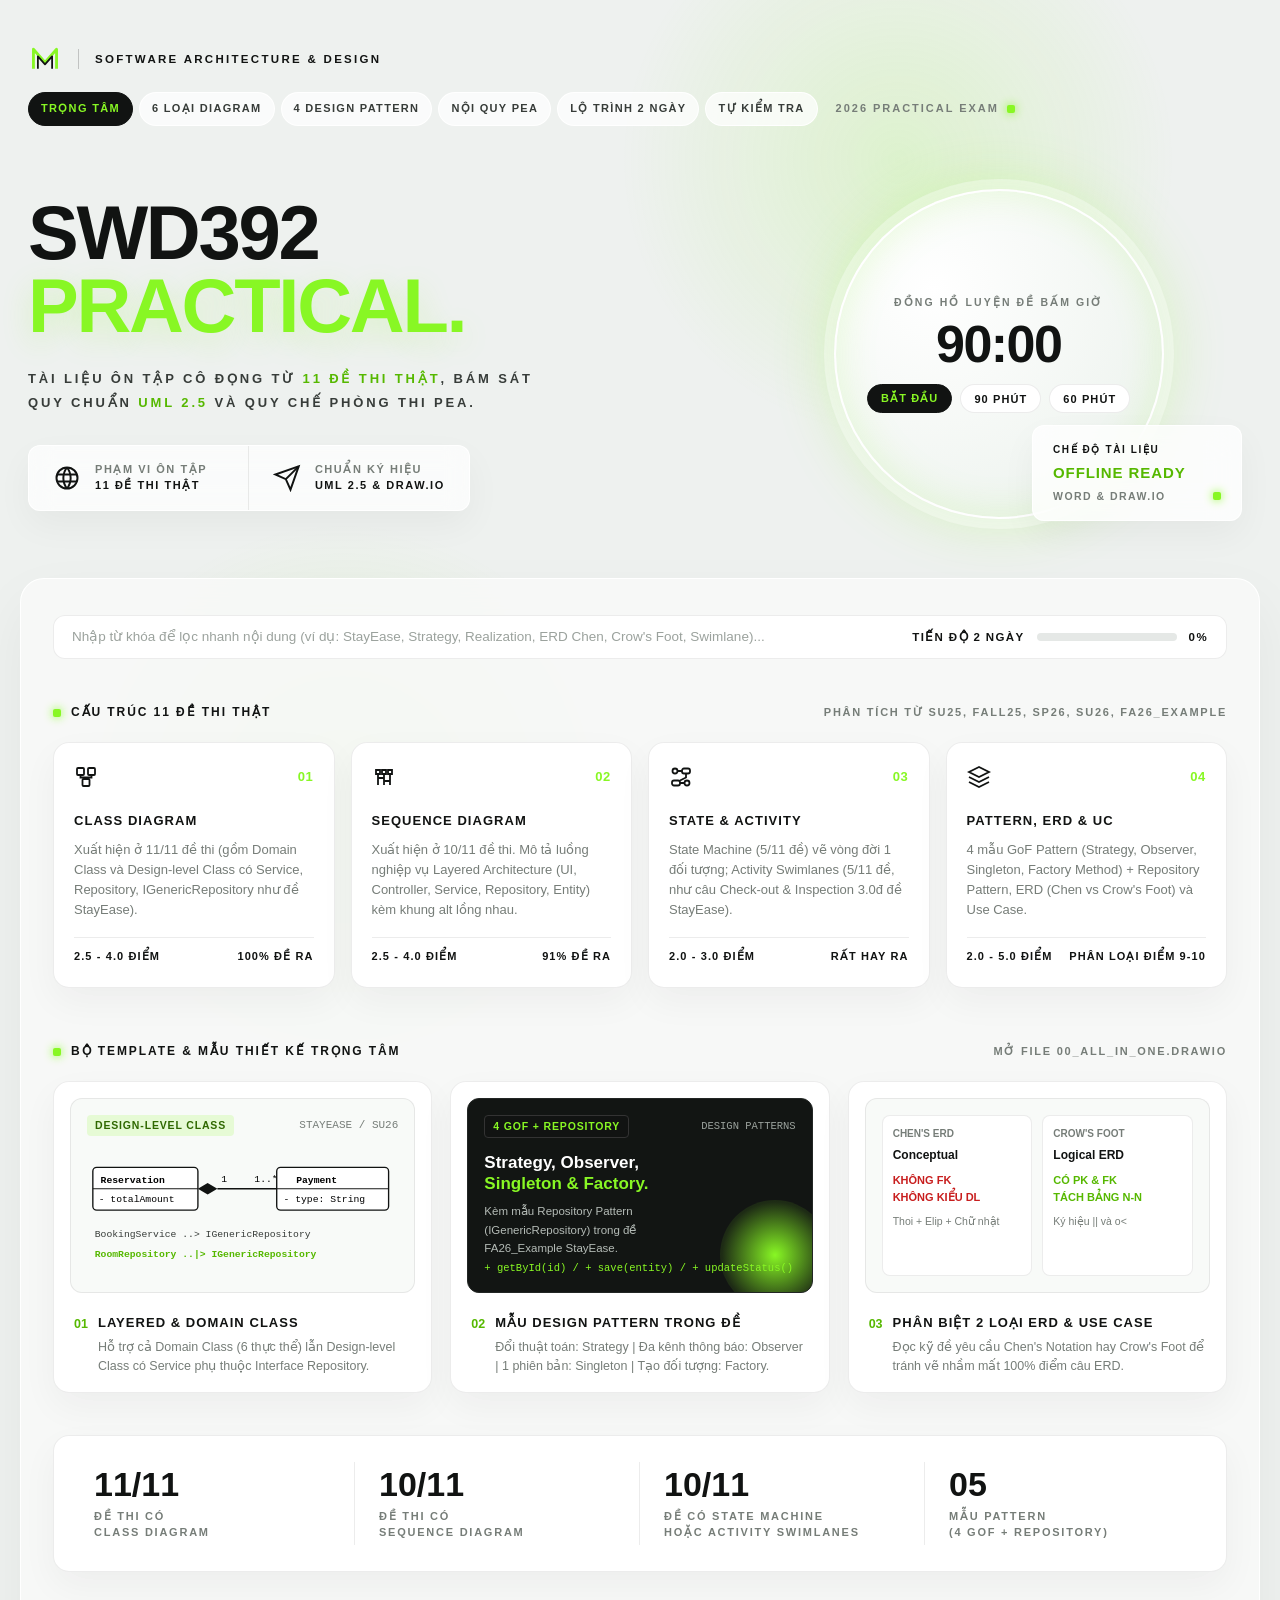
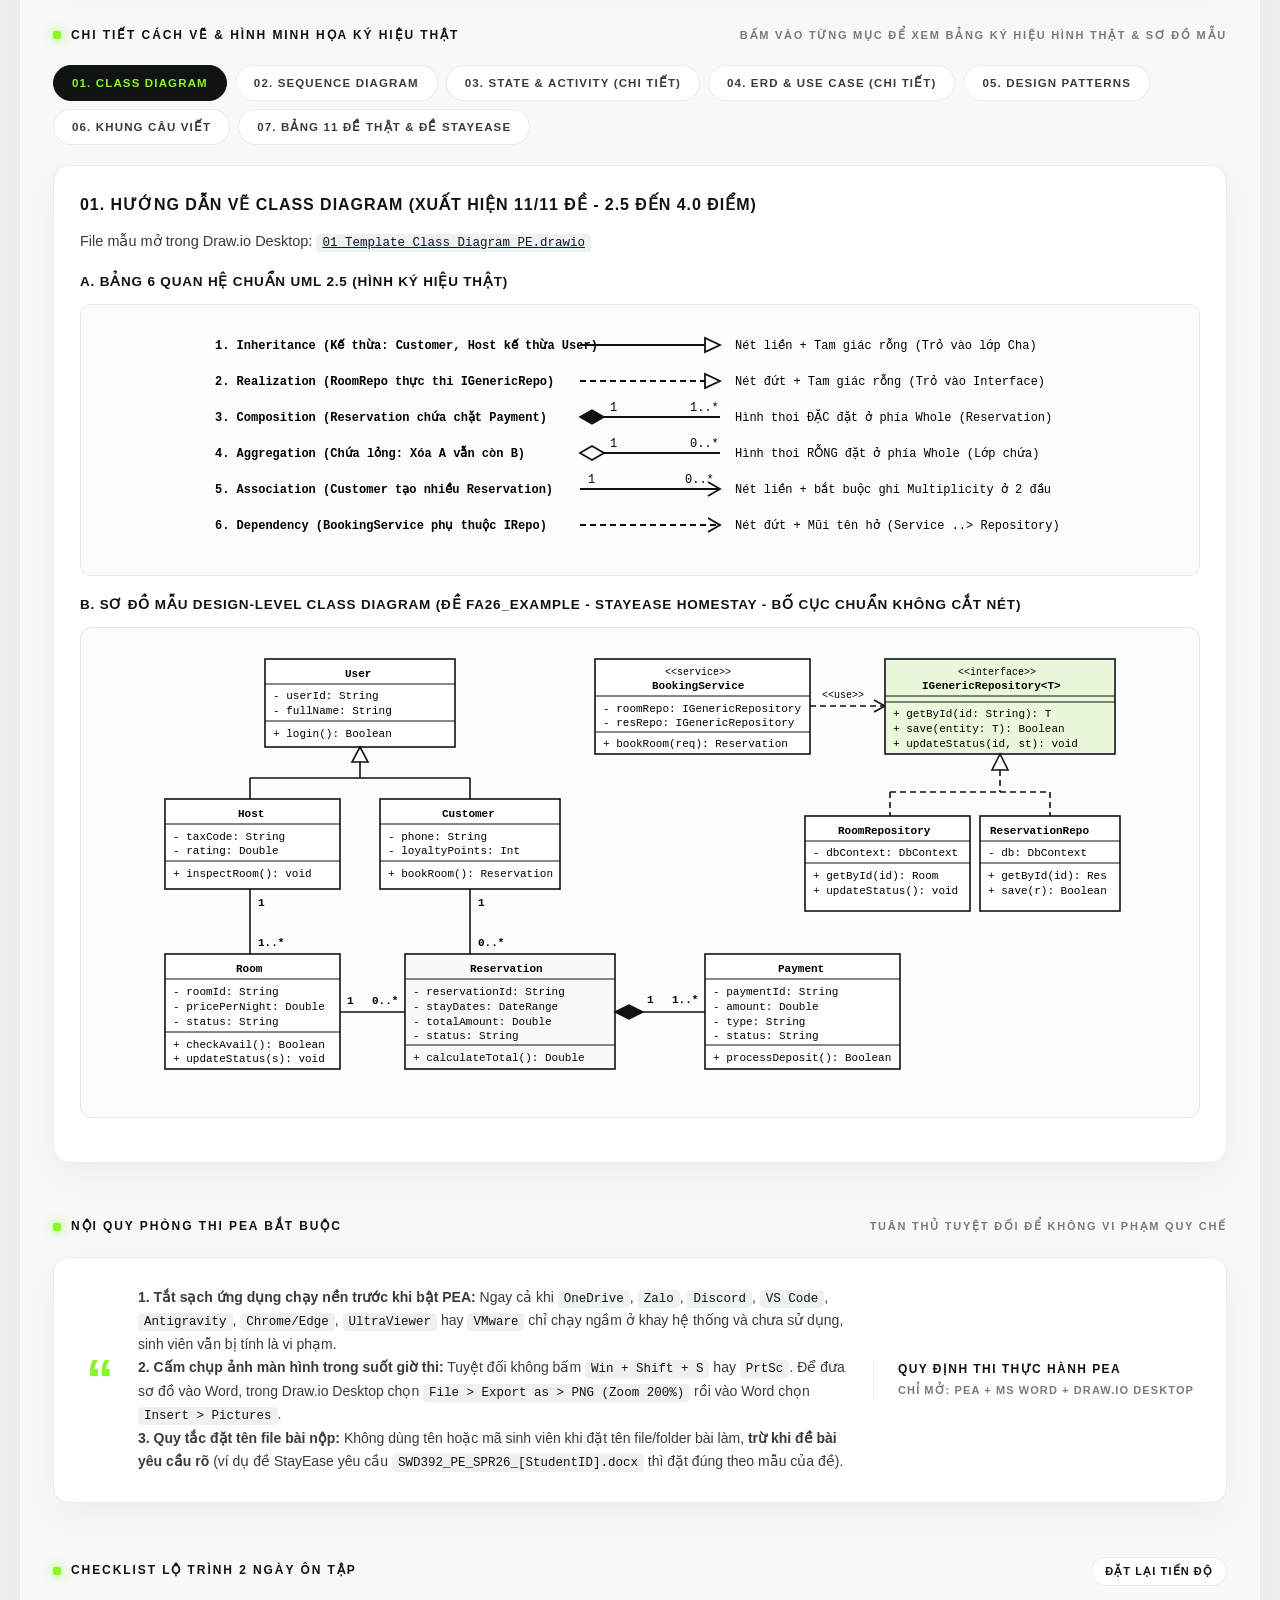
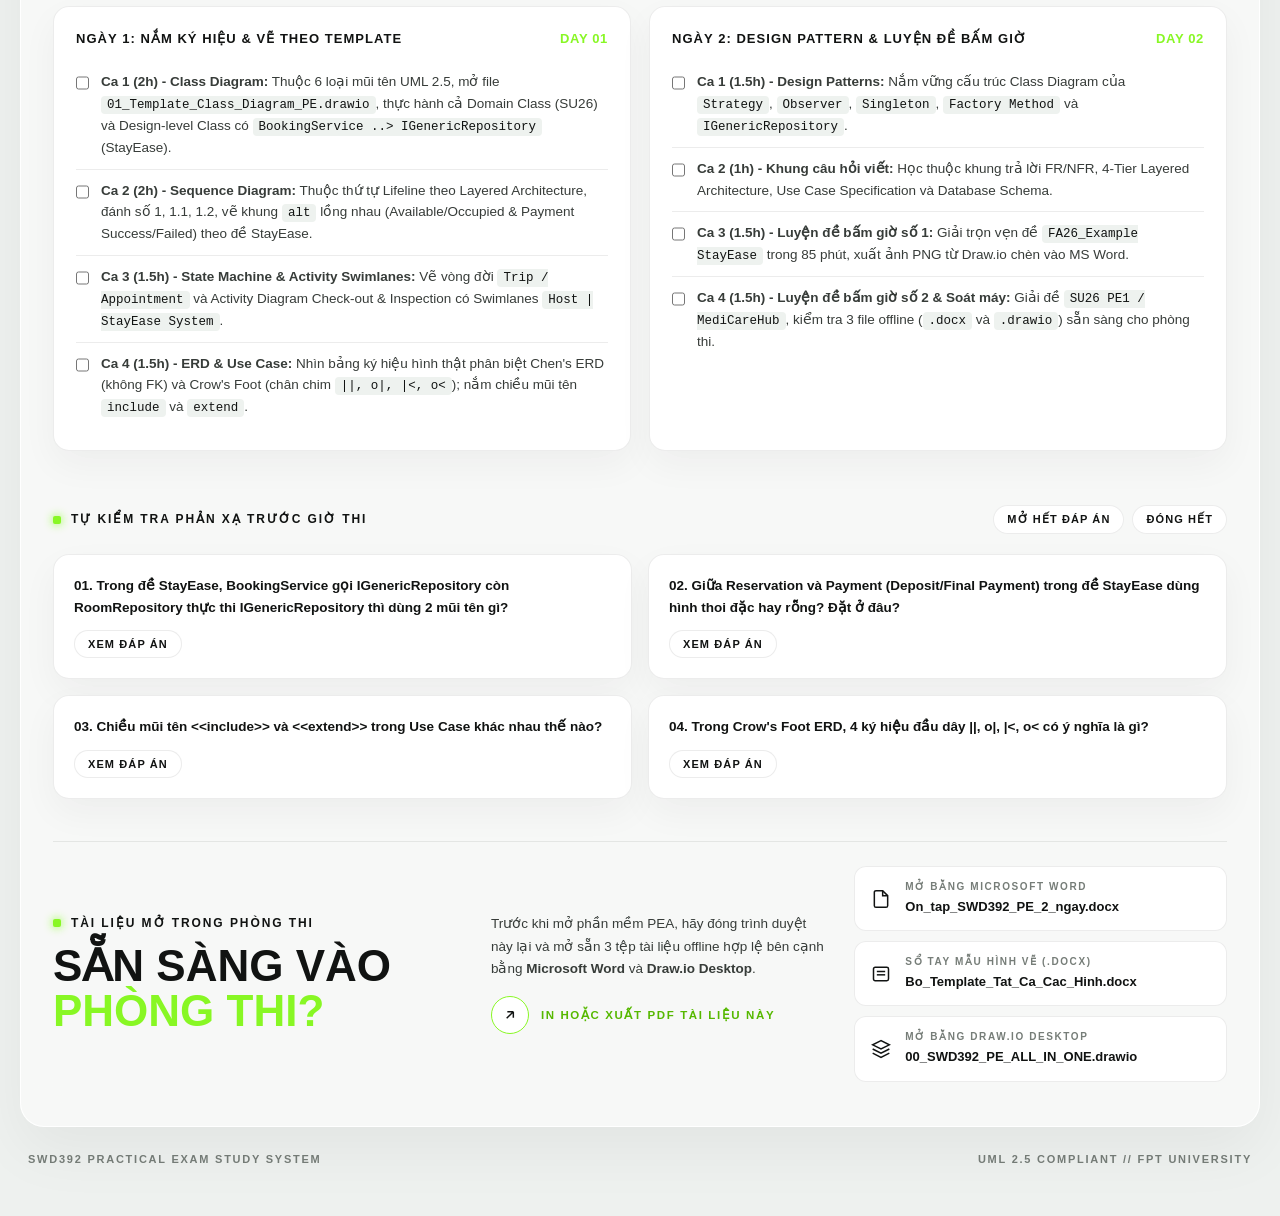
==== commit c72af919: "Fix UML SVG diagram layouts and connector routing" ====
--- a/index.html
+++ b/index.html
@@ -126,7 +126,6 @@
         </div>
 
         <div class="bento-4">
-          <!-- Card 01 -->
           <article class="feature-card">
             <div>
               <div class="feature-card-top">
@@ -147,7 +146,6 @@
             </div>
           </article>
 
-          <!-- Card 02 -->
           <article class="feature-card">
             <div>
               <div class="feature-card-top">
@@ -167,7 +165,6 @@
             </div>
           </article>
 
-          <!-- Card 03 -->
           <article class="feature-card">
             <div>
               <div class="feature-card-top">
@@ -189,7 +186,6 @@
             </div>
           </article>
 
-          <!-- Card 04 -->
           <article class="feature-card">
             <div>
               <div class="feature-card-top">
@@ -224,7 +220,6 @@
         </div>
 
         <div class="showcase-grid">
-          <!-- Showcase 01 -->
           <div class="showcase-card">
             <div class="showcase-preview light-mode">
               <div style="display:flex;justify-content:space-between;align-items:center;margin-bottom:10px;">
@@ -260,7 +255,6 @@
             </div>
           </div>
 
-          <!-- Showcase 02 -->
           <div class="showcase-card">
             <div class="showcase-preview dark-mode">
               <div class="dark-orb"></div>
@@ -274,7 +268,7 @@
                   <span style="color:var(--lime-neon);">Singleton &amp; Factory.</span>
                 </div>
                 <p style="font-size:11.5px;color:#b5bcb7;max-width:230px;">
-                  Kèm mẫu Repository Pattern (`IGenericRepository`) trong đề FA26_Example StayEase.
+                  Kèm mẫu Repository Pattern (IGenericRepository) trong đề FA26_Example StayEase.
                 </p>
               </div>
               <div style="font-family:var(--font-mono);font-size:10.5px;color:var(--lime-neon);z-index:1;">
@@ -290,7 +284,6 @@
             </div>
           </div>
 
-          <!-- Showcase 03 -->
           <div class="showcase-card">
             <div class="showcase-preview light-mode">
               <div style="display:grid;grid-template-columns:1fr 1fr;gap:10px;height:100%;">
@@ -361,315 +354,335 @@
           <button class="module-tab-btn" onclick="switchModule('mod-exams', this)">07. Bảng 11 Đề Thật &amp; Đề StayEase</button>
         </div>
 
-        <!-- MODULE 01: CLASS DIAGRAM -->
+        <!-- ==================== MODULE 01: CLASS DIAGRAM ==================== -->
         <div id="mod-class" class="module-panel active">
           <h3>01. Hướng dẫn vẽ Class Diagram (Xuất hiện 11/11 đề - 2.5 đến 4.0 điểm)</h3>
           <p>File mẫu mở trong Draw.io Desktop: <a href="FA26_On_Tap/Templates_Hinh_Ve/01_Template_Class_Diagram_PE.drawio"><code>01_Template_Class_Diagram_PE.drawio</code></a></p>
 
           <h4>A. Bảng 6 quan hệ chuẩn UML 2.5 (Hình ký hiệu thật)</h4>
           <div class="svg-board">
-            <svg viewBox="0 0 860 225" width="100%" height="225" xmlns="http://www.w3.org/2000/svg" font-family="Consolas, monospace" font-size="12">
+            <svg viewBox="0 0 880 230" width="100%" height="230" xmlns="http://www.w3.org/2000/svg" font-family="Consolas, monospace" font-size="12">
               <text x="15" y="28" font-weight="bold">1. Inheritance (Kế thừa: Customer, Host kế thừa User)</text>
-              <line x1="365" y1="24" x2="495" y2="24" stroke="#111" stroke-width="1.8"/>
-              <polygon points="510,24 495,17 495,31" fill="#fff" stroke="#111" stroke-width="1.8"/>
-              <text x="525" y="28">Nét liền + Tam giác rỗng (Trỏ vào lớp Cha)</text>
+              <line x1="380" y1="24" x2="505" y2="24" stroke="#111" stroke-width="1.8"/>
+              <polygon points="520,24 505,17 505,31" fill="#fff" stroke="#111" stroke-width="1.8"/>
+              <text x="535" y="28">Nét liền + Tam giác rỗng (Trỏ vào lớp Cha)</text>
 
               <text x="15" y="64" font-weight="bold">2. Realization (RoomRepo thực thi IGenericRepo)</text>
-              <line x1="365" y1="60" x2="495" y2="60" stroke="#111" stroke-width="1.8" stroke-dasharray="6,4"/>
-              <polygon points="510,60 495,53 495,67" fill="#fff" stroke="#111" stroke-width="1.8"/>
-              <text x="525" y="64">Nét đứt + Tam giác rỗng (Trỏ vào Interface)</text>
+              <line x1="380" y1="60" x2="505" y2="60" stroke="#111" stroke-width="1.8" stroke-dasharray="6,4"/>
+              <polygon points="520,60 505,53 505,67" fill="#fff" stroke="#111" stroke-width="1.8"/>
+              <text x="535" y="64">Nét đứt + Tam giác rỗng (Trỏ vào Interface)</text>
 
               <text x="15" y="100" font-weight="bold">3. Composition (Reservation chứa chặt Payment)</text>
-              <polygon points="365,96 377,89 389,96 377,103" fill="#111" stroke="#111" stroke-width="1.5"/>
-              <line x1="389" y1="96" x2="510" y2="96" stroke="#111" stroke-width="1.8"/>
-              <text x="395" y="90">1</text>
-              <text x="480" y="90">1..*</text>
-              <text x="525" y="100">Hình thoi ĐẶC đặt ở phía Whole (Reservation)</text>
+              <polygon points="380,96 392,89 404,96 392,103" fill="#111" stroke="#111" stroke-width="1.5"/>
+              <line x1="404" y1="96" x2="520" y2="96" stroke="#111" stroke-width="1.8"/>
+              <text x="410" y="90">1</text>
+              <text x="490" y="90">1..*</text>
+              <text x="535" y="100">Hình thoi ĐẶC đặt ở phía Whole (Reservation)</text>
 
               <text x="15" y="136" font-weight="bold">4. Aggregation (Chứa lỏng: Xóa A vẫn còn B)</text>
-              <polygon points="365,132 377,125 389,132 377,139" fill="#fff" stroke="#111" stroke-width="1.8"/>
-              <line x1="389" y1="132" x2="510" y2="132" stroke="#111" stroke-width="1.8"/>
-              <text x="395" y="126">1</text>
-              <text x="480" y="126">0..*</text>
-              <text x="525" y="136">Hình thoi RỖNG đặt ở phía Whole (Lớp chứa)</text>
+              <polygon points="380,132 392,125 404,132 392,139" fill="#fff" stroke="#111" stroke-width="1.8"/>
+              <line x1="404" y1="132" x2="520" y2="132" stroke="#111" stroke-width="1.8"/>
+              <text x="410" y="126">1</text>
+              <text x="490" y="126">0..*</text>
+              <text x="535" y="136">Hình thoi RỖNG đặt ở phía Whole (Lớp chứa)</text>
 
               <text x="15" y="172" font-weight="bold">5. Association (Customer tạo nhiều Reservation)</text>
-              <line x1="365" y1="168" x2="510" y2="168" stroke="#111" stroke-width="1.8"/>
-              <polyline points="498,161 510,168 498,175" fill="none" stroke="#111" stroke-width="1.8"/>
-              <text x="372" y="162">1</text>
-              <text x="475" y="162">0..*</text>
-              <text x="525" y="172">Nét liền + bắt buộc ghi Multiplicity ở 2 đầu</text>
+              <line x1="380" y1="168" x2="520" y2="168" stroke="#111" stroke-width="1.8"/>
+              <polyline points="508,161 520,168 508,175" fill="none" stroke="#111" stroke-width="1.8"/>
+              <text x="388" y="162">1</text>
+              <text x="485" y="162">0..*</text>
+              <text x="535" y="172">Nét liền + bắt buộc ghi Multiplicity ở 2 đầu</text>
 
               <text x="15" y="208" font-weight="bold">6. Dependency (BookingService phụ thuộc IRepo)</text>
-              <line x1="365" y1="204" x2="510" y2="204" stroke="#111" stroke-width="1.8" stroke-dasharray="6,4"/>
-              <polyline points="498,197 510,204 498,211" fill="none" stroke="#111" stroke-width="1.8"/>
-              <text x="525" y="208">Nét đứt + Mũi tên hở (Service -&gt; Repository)</text>
+              <line x1="380" y1="204" x2="520" y2="204" stroke="#111" stroke-width="1.8" stroke-dasharray="6,4"/>
+              <polyline points="508,197 520,204 508,211" fill="none" stroke="#111" stroke-width="1.8"/>
+              <text x="535" y="208">Nét đứt + Mũi tên hở (Service ..&gt; Repository)</text>
             </svg>
           </div>
 
-          <h4>B. Sơ đồ mẫu Design-level Class Diagram (Đề FA26_Example - StayEase Homestay)</h4>
+          <h4>B. Sơ đồ mẫu Design-level Class Diagram (Đề FA26_Example - StayEase Homestay - Bố cục chuẩn không cắt nét)</h4>
           <div class="svg-board">
-            <svg viewBox="0 0 900 350" width="100%" height="350" xmlns="http://www.w3.org/2000/svg" font-family="Consolas, monospace" font-size="11">
-              <!-- User -->
-              <rect x="20" y="15" width="160" height="75" fill="#fff" stroke="#111" stroke-width="1.5"/>
-              <text x="82" y="32" font-weight="bold">User</text>
-              <line x1="20" y1="38" x2="180" y2="38" stroke="#111"/>
-              <text x="26" y="53">- userId: String</text>
-              <text x="26" y="67">- fullName: String</text>
-              <line x1="20" y1="73" x2="180" y2="73" stroke="#111"/>
-              <text x="26" y="85">+ login(): Boolean</text>
-
-              <!-- Inheritance arrows from Customer and Host to User -->
-              <polygon points="65,90 59,102 71,102" fill="#fff" stroke="#111" stroke-width="1.5"/>
-              <line x1="65" y1="102" x2="65" y2="135" stroke="#111" stroke-width="1.5"/>
-
-              <polygon points="145,90 139,102 151,102" fill="#fff" stroke="#111" stroke-width="1.5"/>
-              <line x1="145" y1="102" x2="145" y2="245" stroke="#111" stroke-width="1.5"/>
-
-              <!-- Customer -->
-              <rect x="15" y="135" width="175" height="75" fill="#fff" stroke="#111" stroke-width="1.5"/>
-              <text x="72" y="152" font-weight="bold">Customer</text>
-              <line x1="15" y1="158" x2="190" y2="158" stroke="#111"/>
-              <text x="22" y="173">- loyaltyPoints: Int</text>
-              <line x1="15" y1="182" x2="190" y2="182" stroke="#111"/>
-              <text x="22" y="198">+ bookRoom(): Reservation</text>
-
-              <!-- Host -->
-              <rect x="15" y="245" width="175" height="80" fill="#fff" stroke="#111" stroke-width="1.5"/>
-              <text x="84" y="262" font-weight="bold">Host</text>
-              <line x1="15" y1="268" x2="190" y2="268" stroke="#111"/>
-              <text x="22" y="283">- taxCode: String</text>
-              <line x1="15" y1="292" x2="190" y2="292" stroke="#111"/>
-              <text x="22" y="307">+ listProperty(): Room</text>
-              <text x="22" y="320">+ inspectRoom(): void</text>
-
-              <!-- Reservation -->
-              <rect x="260" y="125" width="195" height="95" fill="#f8faf8" stroke="#111" stroke-width="1.6"/>
-              <text x="318" y="142" font-weight="bold">Reservation</text>
-              <line x1="260" y1="148" x2="455" y2="148" stroke="#111"/>
-              <text x="268" y="163">- reservationId: String</text>
-              <text x="268" y="177">- checkInDate: Date</text>
-              <text x="268" y="191">- totalAmount: Double</text>
-              <line x1="260" y1="197" x2="455" y2="197" stroke="#111"/>
-              <text x="268" y="212">+ calculateTotal(): Double</text>
-
-              <!-- Customer (1) --- (0..*) Reservation -->
-              <line x1="190" y1="172" x2="260" y2="172" stroke="#111" stroke-width="1.5"/>
-              <text x="196" y="166">1</text>
-              <text x="230" y="166">0..*</text>
-
-              <!-- Room -->
-              <rect x="260" y="250" width="195" height="85" fill="#fff" stroke="#111" stroke-width="1.5"/>
-              <text x="340" y="267" font-weight="bold">Room</text>
-              <line x1="260" y1="273" x2="455" y2="273" stroke="#111"/>
-              <text x="268" y="288">- roomId: String</text>
-              <text x="268" y="302">- status: String</text>
-              <line x1="260" y1="308" x2="455" y2="308" stroke="#111"/>
-              <text x="268" y="323">+ updateStatus(s): void</text>
-
-              <!-- Host (1) --- (1..*) Room -->
-              <line x1="190" y1="290" x2="260" y2="290" stroke="#111" stroke-width="1.5"/>
-              <text x="196" y="284">1</text>
-              <text x="230" y="284">1..*</text>
-
-              <!-- Reservation (0..*) --- (1) Room -->
-              <line x1="355" y1="220" x2="355" y2="250" stroke="#111" stroke-width="1.5"/>
-              <text x="362" y="232">0..*</text>
-              <text x="362" y="247">1</text>
-
-              <!-- Payment (Composition with Reservation) -->
-              <polygon points="455,172 467,166 479,172 467,178" fill="#111"/>
-              <line x1="479" y1="172" x2="525" y2="172" stroke="#111" stroke-width="1.5"/>
-              <text x="482" y="165">1</text>
-              <text x="500" y="165">1..*</text>
-
-              <rect x="525" y="130" width="170" height="85" fill="#fff" stroke="#111" stroke-width="1.5"/>
-              <text x="582" y="147" font-weight="bold">Payment</text>
-              <line x1="525" y1="153" x2="695" y2="153" stroke="#111"/>
-              <text x="532" y="168">- paymentId: String</text>
-              <text x="532" y="182">- paymentType: String</text>
-              <line x1="525" y1="188" x2="695" y2="188" stroke="#111"/>
-              <text x="532" y="203">+ process(): Boolean</text>
-
-              <!-- Service & Repository Layer -->
-              <rect x="260" y="15" width="215" height="80" fill="#fff" stroke="#111" stroke-width="1.5"/>
-              <text x="320" y="30" font-size="10">&lt;&lt;service&gt;&gt;</text>
-              <text x="312" y="43" font-weight="bold">BookingService</text>
-              <line x1="260" y1="49" x2="475" y2="49" stroke="#111"/>
-              <text x="268" y="64">- roomRepo: IGenericRepository</text>
-              <line x1="260" y1="70" x2="475" y2="70" stroke="#111"/>
-              <text x="268" y="85">+ createBooking(): Reservation</text>
-
-              <!-- Dependency BookingService ..> IGenericRepository -->
-              <line x1="475" y1="55" x2="660" y2="55" stroke="#111" stroke-width="1.5" stroke-dasharray="6,4"/>
-              <polyline points="650,49 660,55 650,61" fill="none" stroke="#111" stroke-width="1.5"/>
-              <text x="530" y="47">&lt;&lt;use&gt;&gt;</text>
+            <svg viewBox="0 0 980 450" width="100%" height="450" xmlns="http://www.w3.org/2000/svg" font-family="Consolas, monospace" font-size="11">
+              <!-- ==================== LEFT ZONE: INHERITANCE TREE ==================== -->
+              <!-- User (Parent Class at top center of Host & Customer) -->
+              <rect x="115" y="15" width="190" height="88" fill="#fff" stroke="#111" stroke-width="1.6"/>
+              <text x="195" y="33" font-weight="bold">User</text>
+              <line x1="115" y1="40" x2="305" y2="40" stroke="#111"/>
+              <text x="123" y="55">- userId: String</text>
+              <text x="123" y="70">- fullName: String</text>
+              <line x1="115" y1="77" x2="305" y2="77" stroke="#111"/>
+              <text x="123" y="93">+ login(): Boolean</text>
+
+              <!-- Shared Generalization Hollow Triangle under User -->
+              <polygon points="210,103 202,118 218,118" fill="#fff" stroke="#111" stroke-width="1.6"/>
+              <line x1="210" y1="118" x2="210" y2="134" stroke="#111" stroke-width="1.6"/>
+              <line x1="100" y1="134" x2="320" y2="134" stroke="#111" stroke-width="1.6"/>
+              <line x1="100" y1="134" x2="100" y2="155" stroke="#111" stroke-width="1.6"/>
+              <line x1="320" y1="134" x2="320" y2="155" stroke="#111" stroke-width="1.6"/>
+
+              <!-- Host (Left Child) -->
+              <rect x="15" y="155" width="175" height="90" fill="#fff" stroke="#111" stroke-width="1.6"/>
+              <text x="88" y="173" font-weight="bold">Host</text>
+              <line x1="15" y1="180" x2="190" y2="180" stroke="#111"/>
+              <text x="23" y="196">- taxCode: String</text>
+              <text x="23" y="210">- rating: Double</text>
+              <line x1="15" y1="217" x2="190" y2="217" stroke="#111"/>
+              <text x="23" y="233">+ inspectRoom(): void</text>
+
+              <!-- Customer (Right Child) -->
+              <rect x="230" y="155" width="180" height="90" fill="#fff" stroke="#111" stroke-width="1.6"/>
+              <text x="292" y="173" font-weight="bold">Customer</text>
+              <line x1="230" y1="180" x2="410" y2="180" stroke="#111"/>
+              <text x="238" y="196">- phone: String</text>
+              <text x="238" y="210">- loyaltyPoints: Int</text>
+              <line x1="230" y1="217" x2="410" y2="217" stroke="#111"/>
+              <text x="238" y="233">+ bookRoom(): Reservation</text>
+
+              <!-- ==================== BOTTOM ZONE: DOMAIN ENTITIES ==================== -->
+              <!-- Association: Host (1) --- (1..*) Room -->
+              <line x1="100" y1="245" x2="100" y2="310" stroke="#111" stroke-width="1.6"/>
+              <text x="108" y="262" font-weight="bold">1</text>
+              <text x="108" y="302" font-weight="bold">1..*</text>
+
+              <!-- Room (Below Host) -->
+              <rect x="15" y="310" width="175" height="115" fill="#fff" stroke="#111" stroke-width="1.6"/>
+              <text x="86" y="328" font-weight="bold">Room</text>
+              <line x1="15" y1="335" x2="190" y2="335" stroke="#111"/>
+              <text x="23" y="351">- roomId: String</text>
+              <text x="23" y="366">- pricePerNight: Double</text>
+              <text x="23" y="381">- status: String</text>
+              <line x1="15" y1="388" x2="190" y2="388" stroke="#111"/>
+              <text x="23" y="404">+ checkAvail(): Boolean</text>
+              <text x="23" y="418">+ updateStatus(s): void</text>
+
+              <!-- Association: Customer (1) --- (0..*) Reservation -->
+              <line x1="320" y1="245" x2="320" y2="310" stroke="#111" stroke-width="1.6"/>
+              <text x="328" y="262" font-weight="bold">1</text>
+              <text x="328" y="302" font-weight="bold">0..*</text>
+
+              <!-- Association: Room (1) --- (0..*) Reservation -->
+              <line x1="190" y1="368" x2="255" y2="368" stroke="#111" stroke-width="1.6"/>
+              <text x="197" y="360" font-weight="bold">1</text>
+              <text x="222" y="360" font-weight="bold">0..*</text>
+
+              <!-- Reservation (Below Customer) -->
+              <rect x="255" y="310" width="210" height="115" fill="#f8faf8" stroke="#111" stroke-width="1.6"/>
+              <text x="320" y="328" font-weight="bold">Reservation</text>
+              <line x1="255" y1="335" x2="465" y2="335" stroke="#111"/>
+              <text x="263" y="351">- reservationId: String</text>
+              <text x="263" y="366">- stayDates: DateRange</text>
+              <text x="263" y="381">- totalAmount: Double</text>
+              <text x="263" y="395">- status: String</text>
+              <line x1="255" y1="401" x2="465" y2="401" stroke="#111"/>
+              <text x="263" y="417">+ calculateTotal(): Double</text>
+
+              <!-- Composition: Reservation (1) *-- (1..*) Payment -->
+              <polygon points="465,368 479,361 493,368 479,375" fill="#111" stroke="#111" stroke-width="1.5"/>
+              <line x1="493" y1="368" x2="555" y2="368" stroke="#111" stroke-width="1.6"/>
+              <text x="497" y="359" font-weight="bold">1</text>
+              <text x="522" y="359" font-weight="bold">1..*</text>
+
+              <!-- Payment (Right of Reservation) -->
+              <rect x="555" y="310" width="195" height="115" fill="#fff" stroke="#111" stroke-width="1.6"/>
+              <text x="628" y="328" font-weight="bold">Payment</text>
+              <line x1="555" y1="335" x2="750" y2="335" stroke="#111"/>
+              <text x="563" y="351">- paymentId: String</text>
+              <text x="563" y="366">- amount: Double</text>
+              <text x="563" y="381">- type: String</text>
+              <text x="563" y="395">- status: String</text>
+              <line x1="555" y1="401" x2="750" y2="401" stroke="#111"/>
+              <text x="563" y="417">+ processDeposit(): Boolean</text>
+
+              <!-- ==================== RIGHT ZONE: SERVICE & REPOSITORY LAYER ==================== -->
+              <!-- BookingService -->
+              <rect x="445" y="15" width="215" height="95" fill="#fff" stroke="#111" stroke-width="1.6"/>
+              <text x="515" y="31" font-size="10">&lt;&lt;service&gt;&gt;</text>
+              <text x="502" y="45" font-weight="bold">BookingService</text>
+              <line x1="445" y1="52" x2="660" y2="52" stroke="#111"/>
+              <text x="453" y="68">- roomRepo: IGenericRepository</text>
+              <text x="453" y="82">- resRepo: IGenericRepository</text>
+              <line x1="445" y1="88" x2="660" y2="88" stroke="#111"/>
+              <text x="453" y="103">+ bookRoom(req): Reservation</text>
+
+              <!-- Dependency: BookingService ..> IGenericRepository<T> -->
+              <line x1="660" y1="62" x2="735" y2="62" stroke="#111" stroke-width="1.6" stroke-dasharray="6,4"/>
+              <polyline points="724,56 735,62 724,68" fill="none" stroke="#111" stroke-width="1.6"/>
+              <text x="672" y="54" font-size="10">&lt;&lt;use&gt;&gt;</text>
 
               <!-- IGenericRepository<T> -->
-              <rect x="660" y="12" width="220" height="90" fill="#e9f8db" stroke="#111" stroke-width="1.5"/>
-              <text x="725" y="27" font-size="10">&lt;&lt;interface&gt;&gt;</text>
-              <text x="692" y="41" font-weight="bold">IGenericRepository&lt;T&gt;</text>
-              <line x1="660" y1="47" x2="880" y2="47" stroke="#111"/>
-              <text x="668" y="63">+ getById(id: String): T</text>
-              <text x="668" y="77">+ save(entity: T): Boolean</text>
-              <text x="668" y="91">+ updateStatus(id, st): void</text>
-
-              <!-- Realization triangles pointing to IGenericRepository -->
-              <polygon points="735,102 728,116 742,116" fill="#fff" stroke="#111" stroke-width="1.5"/>
-              <line x1="735" y1="116" x2="735" y2="245" stroke="#111" stroke-width="1.5" stroke-dasharray="5,4"/>
-
-              <polygon points="825,102 818,116 832,116" fill="#fff" stroke="#111" stroke-width="1.5"/>
-              <line x1="825" y1="116" x2="825" y2="155" stroke="#111" stroke-width="1.5" stroke-dasharray="5,4"/>
+              <rect x="735" y="15" width="230" height="95" fill="#e9f8db" stroke="#111" stroke-width="1.6"/>
+              <text x="808" y="31" font-size="10">&lt;&lt;interface&gt;&gt;</text>
+              <text x="772" y="45" font-weight="bold">IGenericRepository&lt;T&gt;</text>
+              <line x1="735" y1="52" x2="965" y2="52" stroke="#111"/>
+              <line x1="735" y1="58" x2="965" y2="58" stroke="#111"/>
+              <text x="743" y="73">+ getById(id: String): T</text>
+              <text x="743" y="88">+ save(entity: T): Boolean</text>
+              <text x="743" y="103">+ updateStatus(id, st): void</text>
+
+              <!-- Shared Realization Hollow Triangle under IGenericRepository<T> -->
+              <polygon points="850,110 842,126 858,126" fill="#fff" stroke="#111" stroke-width="1.6"/>
+              <line x1="850" y1="126" x2="850" y2="148" stroke="#111" stroke-width="1.6" stroke-dasharray="6,4"/>
+              <line x1="740" y1="148" x2="900" y2="148" stroke="#111" stroke-width="1.6" stroke-dasharray="6,4"/>
+              <line x1="740" y1="148" x2="740" y2="172" stroke="#111" stroke-width="1.6" stroke-dasharray="6,4"/>
+              <line x1="900" y1="148" x2="900" y2="172" stroke="#111" stroke-width="1.6" stroke-dasharray="6,4"/>
+
+              <!-- RoomRepository -->
+              <rect x="655" y="172" width="165" height="95" fill="#fff" stroke="#111" stroke-width="1.6"/>
+              <text x="688" y="190" font-weight="bold">RoomRepository</text>
+              <line x1="655" y1="197" x2="820" y2="197" stroke="#111"/>
+              <text x="663" y="212">- dbContext: DbContext</text>
+              <line x1="655" y1="219" x2="820" y2="219" stroke="#111"/>
+              <text x="663" y="235">+ getById(id): Room</text>
+              <text x="663" y="250">+ updateStatus(): void</text>
 
               <!-- ReservationRepository -->
-              <rect x="745" y="155" width="145" height="65" fill="#fff" stroke="#111" stroke-width="1.5"/>
-              <text x="752" y="175" font-weight="bold">ReservationRepo</text>
-              <line x1="745" y1="182" x2="890" y2="182" stroke="#111"/>
-              <text x="752" y="198">+ save(r): Boolean</text>
-
-              <!-- RoomRepository -->
-              <rect x="655" y="245" width="160" height="75" fill="#fff" stroke="#111" stroke-width="1.5"/>
-              <text x="682" y="265" font-weight="bold">RoomRepository</text>
-              <line x1="655" y1="272" x2="815" y2="272" stroke="#111"/>
-              <text x="662" y="288">+ getById(id): Room</text>
-              <text x="662" y="304">+ updateStatus(): void</text>
+              <rect x="830" y="172" width="140" height="95" fill="#fff" stroke="#111" stroke-width="1.6"/>
+              <text x="840" y="190" font-weight="bold">ReservationRepo</text>
+              <line x1="830" y1="197" x2="970" y2="197" stroke="#111"/>
+              <text x="838" y="212">- db: DbContext</text>
+              <line x1="830" y1="219" x2="970" y2="219" stroke="#111"/>
+              <text x="838" y="235">+ getById(id): Res</text>
+              <text x="838" y="250">+ save(r): Boolean</text>
             </svg>
           </div>
         </div>
 
-        <!-- MODULE 02: SEQUENCE DIAGRAM -->
+        <!-- ==================== MODULE 02: SEQUENCE DIAGRAM ==================== -->
         <div id="mod-seq" class="module-panel">
           <h3>02. Hướng dẫn vẽ Sequence Diagram (Xuất hiện 10/11 đề - 2.5 đến 4.0 điểm)</h3>
           <p>File mẫu mở trong Draw.io Desktop: <a href="FA26_On_Tap/Templates_Hinh_Ve/02_Template_Sequence_Diagram_PE.drawio"><code>02_Template_Sequence_Diagram_PE.drawio</code></a></p>
 
           <h4>Sơ đồ mẫu Sequence Diagram theo kiến trúc phân tầng (Đề StayEase Q2 - 4.0 điểm)</h4>
           <div class="svg-board">
-            <svg viewBox="0 0 920 390" width="100%" height="390" xmlns="http://www.w3.org/2000/svg" font-family="Consolas, monospace" font-size="11">
-              <rect x="5" y="5" width="910" height="380" fill="none" stroke="#111" stroke-width="1.5"/>
-              <polygon points="5,5 210,5 210,20 200,28 5,28" fill="#e9f8db" stroke="#111" stroke-width="1.2"/>
+            <svg viewBox="0 0 940 410" width="100%" height="410" xmlns="http://www.w3.org/2000/svg" font-family="Consolas, monospace" font-size="11">
+              <rect x="5" y="5" width="930" height="400" fill="none" stroke="#111" stroke-width="1.5"/>
+              <polygon points="5,5 215,5 215,20 205,28 5,28" fill="#e9f8db" stroke="#111" stroke-width="1.2"/>
               <text x="12" y="21" font-weight="bold">sd StayEase Room Booking</text>
 
               <!-- Lifelines -->
-              <rect x="20" y="38" width="82" height="30" fill="#fff" stroke="#111"/>
+              <rect x="20" y="38" width="85" height="30" fill="#fff" stroke="#111" stroke-width="1.4"/>
               <text x="28" y="57" font-weight="bold">:Customer</text>
-              <line x1="61" y1="68" x2="61" y2="370" stroke="#555" stroke-dasharray="5,4"/>
-
-              <rect x="135" y="38" width="95" height="30" fill="#fff" stroke="#111"/>
-              <text x="147" y="57" font-weight="bold">:BookingUI</text>
-              <line x1="182" y1="68" x2="182" y2="370" stroke="#555" stroke-dasharray="5,4"/>
-
-              <rect x="265" y="38" width="130" height="30" fill="#fff" stroke="#111"/>
-              <text x="273" y="57" font-weight="bold">:BookingController</text>
-              <line x1="330" y1="68" x2="330" y2="370" stroke="#555" stroke-dasharray="5,4"/>
-
-              <rect x="430" y="38" width="115" height="30" fill="#fff" stroke="#111"/>
-              <text x="442" y="57" font-weight="bold">:RoomRepo</text>
-              <line x1="487" y1="68" x2="487" y2="370" stroke="#555" stroke-dasharray="5,4"/>
-
-              <rect x="580" y="38" width="125" height="30" fill="#fff" stroke="#111"/>
-              <text x="590" y="57" font-weight="bold">:PaymentService</text>
-              <line x1="642" y1="68" x2="642" y2="370" stroke="#555" stroke-dasharray="5,4"/>
-
-              <rect x="740" y="38" width="150" height="30" fill="#fff" stroke="#111"/>
-              <text x="752" y="57" font-weight="bold">:ReservationRepo</text>
-              <line x1="815" y1="68" x2="815" y2="370" stroke="#555" stroke-dasharray="5,4"/>
+              <line x1="62" y1="68" x2="62" y2="390" stroke="#666" stroke-dasharray="5,4"/>
+
+              <rect x="140" y="38" width="95" height="30" fill="#fff" stroke="#111" stroke-width="1.4"/>
+              <text x="152" y="57" font-weight="bold">:BookingUI</text>
+              <line x1="187" y1="68" x2="187" y2="390" stroke="#666" stroke-dasharray="5,4"/>
+
+              <rect x="275" y="38" width="135" height="30" fill="#fff" stroke="#111" stroke-width="1.4"/>
+              <text x="283" y="57" font-weight="bold">:BookingController</text>
+              <line x1="342" y1="68" x2="342" y2="390" stroke="#666" stroke-dasharray="5,4"/>
+
+              <rect x="450" y="38" width="115" height="30" fill="#fff" stroke="#111" stroke-width="1.4"/>
+              <text x="462" y="57" font-weight="bold">:RoomRepo</text>
+              <line x1="507" y1="68" x2="507" y2="390" stroke="#666" stroke-dasharray="5,4"/>
+
+              <rect x="605" y="38" width="125" height="30" fill="#fff" stroke="#111" stroke-width="1.4"/>
+              <text x="615" y="57" font-weight="bold">:PaymentService</text>
+              <line x1="667" y1="68" x2="667" y2="390" stroke="#666" stroke-dasharray="5,4"/>
+
+              <rect x="765" y="38" width="150" height="30" fill="#fff" stroke="#111" stroke-width="1.4"/>
+              <text x="777" y="57" font-weight="bold">:ReservationRepo</text>
+              <line x1="840" y1="68" x2="840" y2="390" stroke="#666" stroke-dasharray="5,4"/>
 
               <!-- Step 1 -->
-              <line x1="61" y1="88" x2="182" y2="88" stroke="#111" stroke-width="1.5"/>
-              <polygon points="182,88 173,83 173,93" fill="#111"/>
-              <text x="68" y="82">1: submitBooking(roomId, dates)</text>
-
-              <line x1="182" y1="110" x2="330" y2="110" stroke="#111" stroke-width="1.5"/>
-              <polygon points="330,110 321,105 321,115" fill="#111"/>
-              <text x="192" y="104">1.1: bookRoom(roomId, dates)</text>
-
-              <line x1="330" y1="132" x2="487" y2="132" stroke="#111" stroke-width="1.5"/>
-              <polygon points="487,132 478,127 478,137" fill="#111"/>
-              <text x="340" y="126">1.1.1: getByIdAndCheckDates()</text>
-
-              <line x1="487" y1="152" x2="330" y2="152" stroke="#111" stroke-dasharray="5,4"/>
-              <text x="355" y="147">1.1.2: return roomStatus</text>
+              <line x1="62" y1="90" x2="187" y2="90" stroke="#111" stroke-width="1.5"/>
+              <polygon points="187,90 178,85 178,95" fill="#111"/>
+              <text x="68" y="84">1: submitBooking(roomId, dates)</text>
+
+              <line x1="187" y1="114" x2="342" y2="114" stroke="#111" stroke-width="1.5"/>
+              <polygon points="342,114 333,109 333,119" fill="#111"/>
+              <text x="195" y="108">1.1: bookRoom(roomId, dates)</text>
+
+              <line x1="342" y1="138" x2="507" y2="138" stroke="#111" stroke-width="1.5"/>
+              <polygon points="507,138 498,133 498,143" fill="#111"/>
+              <text x="350" y="132">1.1.1: getById(roomId)</text>
+
+              <line x1="507" y1="160" x2="342" y2="160" stroke="#111" stroke-width="1.4" stroke-dasharray="5,4"/>
+              <polyline points="351,155 342,160 351,165" fill="none" stroke="#111" stroke-width="1.4"/>
+              <text x="362" y="155">1.1.2: return roomStatus</text>
 
               <!-- Outer alt: Room Availability -->
-              <rect x="120" y="164" width="780" height="205" fill="none" stroke="#111" stroke-width="1.4"/>
-              <polygon points="120,164 165,164 165,178 157,184 120,184" fill="#e9f8db" stroke="#111"/>
-              <text x="127" y="178" font-weight="bold">alt</text>
-              <text x="178" y="178" font-weight="bold">[roomStatus == AVAILABLE]</text>
-
-              <line x1="330" y1="196" x2="642" y2="196" stroke="#111" stroke-width="1.5"/>
-              <polygon points="642,196 633,191 633,201" fill="#111"/>
-              <text x="350" y="190">1.1.3: processDepositPayment(amount)</text>
+              <rect x="125" y="174" width="795" height="212" fill="none" stroke="#111" stroke-width="1.5"/>
+              <polygon points="125,174 170,174 170,188 162,194 125,194" fill="#e9f8db" stroke="#111"/>
+              <text x="132" y="188" font-weight="bold">alt</text>
+              <text x="182" y="188" font-weight="bold">[roomStatus == AVAILABLE]</text>
+
+              <line x1="342" y1="206" x2="667" y2="206" stroke="#111" stroke-width="1.5"/>
+              <polygon points="667,206 658,201 658,211" fill="#111"/>
+              <text x="355" y="200">1.1.3: processDepositPayment(amount)</text>
 
               <!-- Inner alt: Payment Status -->
-              <rect x="145" y="210" width="740" height="115" fill="none" stroke="#333" stroke-width="1.2"/>
-              <polygon points="145,210 185,210 185,222 178,228 145,228" fill="#eee" stroke="#333"/>
-              <text x="150" y="223" font-weight="bold">alt</text>
-              <text x="195" y="223" font-weight="bold">[paymentResult == SUCCESS]</text>
-
-              <line x1="330" y1="242" x2="815" y2="242" stroke="#111" stroke-width="1.5"/>
-              <polygon points="815,242 806,237 806,247" fill="#111"/>
-              <text x="495" y="236">1.1.4: save(newReservation)</text>
-
-              <line x1="330" y1="264" x2="487" y2="264" stroke="#111" stroke-width="1.5"/>
-              <polygon points="487,264 478,259 478,269" fill="#111"/>
-              <text x="340" y="258">1.1.5: updateStatus(roomId, "Booked")</text>
-
-              <line x1="330" y1="284" x2="182" y2="284" stroke="#111" stroke-dasharray="5,4"/>
-              <text x="195" y="279">1.1.6: return BookingConfirmed</text>
-
-              <line x1="145" y1="293" x2="885" y2="293" stroke="#333" stroke-dasharray="6,4"/>
-              <text x="195" y="306" font-weight="bold">[else: Deposit Payment Failed]</text>
-              <line x1="330" y1="318" x2="182" y2="318" stroke="#111" stroke-dasharray="5,4"/>
-              <text x="195" y="314">1.1.7: return PaymentErrorMsg</text>
+              <rect x="150" y="220" width="755" height="120" fill="none" stroke="#333" stroke-width="1.3"/>
+              <polygon points="150,220 190,220 190,232 183,238 150,238" fill="#eee" stroke="#333"/>
+              <text x="155" y="233" font-weight="bold">alt</text>
+              <text x="200" y="233" font-weight="bold">[paymentResult == SUCCESS]</text>
+
+              <line x1="342" y1="252" x2="840" y2="252" stroke="#111" stroke-width="1.5"/>
+              <polygon points="840,252 831,247 831,257" fill="#111"/>
+              <text x="520" y="246">1.1.4: save(newReservation)</text>
+
+              <line x1="342" y1="274" x2="507" y2="274" stroke="#111" stroke-width="1.5"/>
+              <polygon points="507,274 498,269 498,279" fill="#111"/>
+              <text x="352" y="268">1.1.5: updateStatus(roomId, "Booked")</text>
+
+              <line x1="342" y1="296" x2="187" y2="296" stroke="#111" stroke-width="1.4" stroke-dasharray="5,4"/>
+              <polyline points="196,291 187,296 196,301" fill="none" stroke="#111" stroke-width="1.4"/>
+              <text x="202" y="291">1.1.6: return BookingConfirmed</text>
+
+              <line x1="150" y1="306" x2="905" y2="306" stroke="#333" stroke-dasharray="6,4"/>
+              <text x="200" y="319" font-weight="bold">[else: Deposit Payment Failed]</text>
+              <line x1="342" y1="332" x2="187" y2="332" stroke="#111" stroke-width="1.4" stroke-dasharray="5,4"/>
+              <polyline points="196,327 187,332 196,337" fill="none" stroke="#111" stroke-width="1.4"/>
+              <text x="202" y="327">1.1.7: return PaymentErrorMsg</text>
 
               <!-- Outer else: Room Occupied -->
-              <line x1="120" y1="336" x2="900" y2="336" stroke="#111" stroke-dasharray="6,4"/>
-              <text x="178" y="350" font-weight="bold">[else: Room Occupied / Unavailable]</text>
-              <line x1="330" y1="362" x2="182" y2="362" stroke="#111" stroke-dasharray="5,4"/>
-              <text x="195" y="358">1.1.8: return RoomUnavailableError</text>
+              <line x1="125" y1="350" x2="920" y2="350" stroke="#111" stroke-dasharray="6,4"/>
+              <text x="182" y="364" font-weight="bold">[else: Room Occupied / Unavailable]</text>
+              <line x1="342" y1="378" x2="187" y2="378" stroke="#111" stroke-width="1.4" stroke-dasharray="5,4"/>
+              <polyline points="196,373 187,378 196,383" fill="none" stroke="#111" stroke-width="1.4"/>
+              <text x="202" y="373">1.1.8: return RoomUnavailableError</text>
             </svg>
           </div>
         </div>
 
-        <!-- MODULE 03: STATE MACHINE & ACTIVITY (DETAILED REAL SYMBOLS + STAYEASE EXAMPLE) -->
+        <!-- ==================== MODULE 03: STATE MACHINE & ACTIVITY ==================== -->
         <div id="mod-state" class="module-panel">
           <h3>03. State Machine Diagram &amp; Activity Swimlanes (Bảng Ký Hiệu Hình Thật Chi Tiết)</h3>
           <p>File mẫu mở trong Draw.io Desktop: <a href="FA26_On_Tap/Templates_Hinh_Ve/03_Template_Statechart_Diagram_PE.drawio"><code>03_Template_Statechart_Diagram_PE.drawio</code></a> và <a href="FA26_On_Tap/Templates_Hinh_Ve/04_Template_Activity_Diagram_Swimlanes_PE.drawio"><code>04_Template_Activity_Diagram_Swimlanes_PE.drawio</code></a></p>
 
           <h4>A. Bảng Ký Hiệu Hình Thật Chuẩn UML 2.5 (State Machine &amp; Activity Diagram)</h4>
           <div class="svg-board">
-            <svg viewBox="0 0 900 320" width="100%" height="320" xmlns="http://www.w3.org/2000/svg" font-family="Consolas, monospace" font-size="11.5">
-              <!-- Column Headers -->
-              <rect x="10" y="10" width="430" height="28" fill="#111312"/>
+            <svg viewBox="0 0 920 320" width="100%" height="320" xmlns="http://www.w3.org/2000/svg" font-family="Consolas, monospace" font-size="11.5">
+              <rect x="10" y="10" width="440" height="28" fill="#111312"/>
               <text x="22" y="28" fill="#88f724" font-weight="bold">KÝ HIỆU STATE MACHINE DIAGRAM (VÒNG ĐỜI 1 OBJECT)</text>
 
-              <rect x="460" y="10" width="430" height="28" fill="#111312"/>
-              <text x="472" y="28" fill="#88f724" font-weight="bold">KÝ HIỆU ACTIVITY DIAGRAM (QUY TRÌNH SWIMLANES)</text>
-
-              <!-- Left 1: Initial Pseudostate -->
+              <rect x="470" y="10" width="440" height="28" fill="#111312"/>
+              <text x="482" y="28" fill="#88f724" font-weight="bold">KÝ HIỆU ACTIVITY DIAGRAM (QUY TRÌNH SWIMLANES)</text>
+
+              <!-- Left 1: Initial State -->
               <circle cx="55" cy="68" r="11" fill="#111"/>
-              <line x1="66" y1="68" x2="105" y2="68" stroke="#111" stroke-width="1.6"/>
-              <polygon points="105,68 96,63 96,73" fill="#111"/>
+              <line x1="66" y1="68" x2="108" y2="68" stroke="#111" stroke-width="1.6"/>
+              <polygon points="108,68 98,63 98,73" fill="#111"/>
               <text x="125" y="64" font-weight="bold">1. Initial State (Trạng thái khởi đầu)</text>
               <text x="125" y="80" fill="#555">Chấm tròn đặc màu đen (chỉ có 1 điểm bắt đầu)</text>
 
               <!-- Left 2: State with compartments -->
-              <rect x="25" y="102" width="145" height="72" rx="12" fill="#fff" stroke="#111" stroke-width="1.6"/>
-              <text x="58" y="120" font-weight="bold">InConsultation</text>
-              <line x1="25" y1="126" x2="170" y2="126" stroke="#111"/>
-              <text x="32" y="141" font-size="10">entry / logStartTime()</text>
-              <text x="32" y="154" font-size="10">do / examinePatient()</text>
-              <text x="32" y="167" font-size="10">exit / saveDraft()</text>
-              <text x="182" y="125" font-weight="bold">2. State (Trạng thái của đối tượng)</text>
-              <text x="182" y="142" fill="#555">Hình chữ nhật bo góc. Tên phải là TÍNH TỪ</text>
-              <text x="182" y="157" fill="#555">hoặc trạng thái (Booked, Cleaning, Completed).</text>
+              <rect x="22" y="102" width="145" height="72" rx="12" fill="#fff" stroke="#111" stroke-width="1.6"/>
+              <text x="52" y="120" font-weight="bold">InConsultation</text>
+              <line x1="22" y1="126" x2="167" y2="126" stroke="#111"/>
+              <text x="29" y="141" font-size="10">entry / logStartTime()</text>
+              <text x="29" y="154" font-size="10">do / examinePatient()</text>
+              <text x="29" y="167" font-size="10">exit / saveDraft()</text>
+              <text x="180" y="125" font-weight="bold">2. State (Trạng thái của đối tượng)</text>
+              <text x="180" y="142" fill="#555">Hình chữ nhật bo góc. Tên phải là TÍNH TỪ</text>
+              <text x="180" y="157" fill="#555">hoặc trạng thái (Booked, Cleaning, Completed).</text>
 
               <!-- Left 3: Transition -->
-              <line x1="25" y1="212" x2="165" y2="212" stroke="#111" stroke-width="1.6"/>
-              <polyline points="154,206 165,212 154,218" fill="none" stroke="#111" stroke-width="1.6"/>
-              <text x="28" y="202" font-size="10.5" font-weight="bold">pay() [amountValid] / issueReceipt()</text>
-              <text x="182" y="208" font-weight="bold">3. Transition (Mũi tên chuyển trạng thái)</text>
-              <text x="182" y="224" fill="#555">Cú pháp: event [guard_điều_kiện] / action</text>
+              <line x1="22" y1="212" x2="165" y2="212" stroke="#111" stroke-width="1.6"/>
+              <polygon points="165,212 155,207 155,217" fill="#111"/>
+              <text x="24" y="202" font-size="10.5" font-weight="bold">pay() [amountValid] / issueReceipt()</text>
+              <text x="180" y="208" font-weight="bold">3. Transition (Mũi tên chuyển trạng thái)</text>
+              <text x="180" y="224" fill="#555">Cú pháp: event [guard_điều_kiện] / action</text>
 
               <!-- Left 4: Final State -->
               <circle cx="55" cy="272" r="13" fill="none" stroke="#111" stroke-width="1.6"/>
@@ -678,170 +691,276 @@
               <text x="125" y="284" fill="#555">Vòng tròn rỗng bao ngoài chấm tròn đen đặc</text>
 
               <!-- Right 1: Action Node -->
-              <rect x="475" y="52" width="125" height="36" rx="16" fill="#f8faf8" stroke="#111" stroke-width="1.6"/>
-              <text x="488" y="74" font-weight="bold">Inspect Room</text>
-              <text x="615" y="65" font-weight="bold">1. Action Node (Hành động)</text>
-              <text x="615" y="81" fill="#555">Bo tròn 2 đầu, ghi ĐỘNG TỪ + TÂN NGỮ</text>
+              <rect x="485" y="52" width="125" height="36" rx="16" fill="#f8faf8" stroke="#111" stroke-width="1.6"/>
+              <text x="498" y="74" font-weight="bold">Inspect Room</text>
+              <text x="625" y="65" font-weight="bold">1. Action Node (Hành động)</text>
+              <text x="625" y="81" fill="#555">Bo tròn 2 đầu, ghi ĐỘNG TỪ + TÂN NGỮ</text>
 
               <!-- Right 2: Decision & Merge Diamond -->
-              <polygon points="535,105 565,128 535,151 505,128" fill="#fff" stroke="#111" stroke-width="1.6"/>
-              <line x1="565" y1="128" x2="600" y2="128" stroke="#111" stroke-width="1.4"/>
-              <text x="568" y="122" font-size="10">[Damage]</text>
-              <line x1="535" y1="151" x2="535" y2="172" stroke="#111" stroke-width="1.4"/>
-              <text x="540" y="166" font-size="10">[No Damage]</text>
-              <text x="615" y="124" font-weight="bold">2. Decision / Merge Node (Rẽ nhánh)</text>
-              <text x="615" y="140" fill="#555">Hình thoi rỗng, mỗi nhánh ra bắt buộc</text>
-              <text x="615" y="155" fill="#555">phải có điều kiện trong ngoặc vuông [...]</text>
+              <polygon points="545,105 575,128 545,151 515,128" fill="#fff" stroke="#111" stroke-width="1.6"/>
+              <line x1="575" y1="128" x2="610" y2="128" stroke="#111" stroke-width="1.5"/>
+              <polygon points="610,128 602,124 602,132" fill="#111"/>
+              <text x="576" y="120" font-size="10">[Damage]</text>
+              <line x1="545" y1="151" x2="545" y2="175" stroke="#111" stroke-width="1.5"/>
+              <polygon points="545,175 541,167 549,167" fill="#111"/>
+              <text x="552" y="168" font-size="10">[No Damage]</text>
+              <text x="625" y="124" font-weight="bold">2. Decision / Merge Node (Rẽ nhánh)</text>
+              <text x="625" y="140" fill="#555">Hình thoi rỗng, mỗi nhánh ra bắt buộc</text>
+              <text x="625" y="155" fill="#555">phải có điều kiện trong ngoặc vuông [...]</text>
 
               <!-- Right 3: Fork & Join Bar -->
-              <rect x="485" y="205" width="105" height="6" fill="#111"/>
-              <line x1="537" y1="185" x2="537" y2="205" stroke="#111" stroke-width="1.5"/>
-              <line x1="508" y1="211" x2="508" y2="235" stroke="#111" stroke-width="1.5"/>
-              <line x1="566" y1="211" x2="566" y2="235" stroke="#111" stroke-width="1.5"/>
-              <text x="615" y="206" font-weight="bold">3. Fork / Join Bar (Xử lý song song)</text>
-              <text x="615" y="222" fill="#555">Thanh ngang đen dày: tách 1 luồng thành</text>
-              <text x="615" y="237" fill="#555">2 luồng chạy đồng thời rồi gộp lại.</text>
+              <rect x="495" y="205" width="105" height="6" fill="#111"/>
+              <line x1="547" y1="185" x2="547" y2="205" stroke="#111" stroke-width="1.5"/>
+              <polygon points="547,205 543,198 551,198" fill="#111"/>
+              <line x1="518" y1="211" x2="518" y2="235" stroke="#111" stroke-width="1.5"/>
+              <polygon points="518,235 514,228 522,228" fill="#111"/>
+              <line x1="576" y1="211" x2="576" y2="235" stroke="#111" stroke-width="1.5"/>
+              <polygon points="576,235 572,228 580,228" fill="#111"/>
+              <text x="625" y="206" font-weight="bold">3. Fork / Join Bar (Xử lý song song)</text>
+              <text x="625" y="222" fill="#555">Thanh ngang đen dày: tách 1 luồng thành</text>
+              <text x="625" y="237" fill="#555">2 luồng chạy đồng thời rồi gộp lại.</text>
 
               <!-- Right 4: Swimlanes -->
-              <rect x="485" y="255" width="52" height="48" fill="none" stroke="#111" stroke-width="1.4"/>
-              <rect x="537" y="255" width="52" height="48" fill="none" stroke="#111" stroke-width="1.4"/>
-              <line x1="485" y1="270" x2="589" y2="270" stroke="#111"/>
-              <text x="497" y="266" font-size="9.5" font-weight="bold">Host</text>
-              <text x="545" y="266" font-size="9.5" font-weight="bold">System</text>
-              <text x="615" y="272" font-weight="bold">4. Swimlanes (Phân làn trách nhiệm)</text>
-              <text x="615" y="288" fill="#555">Chia cột theo từng Actor / Component.</text>
+              <rect x="495" y="255" width="52" height="48" fill="none" stroke="#111" stroke-width="1.4"/>
+              <rect x="547" y="255" width="52" height="48" fill="none" stroke="#111" stroke-width="1.4"/>
+              <line x1="495" y1="270" x2="599" y2="270" stroke="#111"/>
+              <text x="507" y="266" font-size="9.5" font-weight="bold">Host</text>
+              <text x="555" y="266" font-size="9.5" font-weight="bold">System</text>
+              <text x="625" y="272" font-weight="bold">4. Swimlanes (Phân làn trách nhiệm)</text>
+              <text x="625" y="288" fill="#555">Chia cột theo từng Actor / Component.</text>
             </svg>
           </div>
 
-          <h4>B. Sơ đồ mẫu 1: Activity Diagram có Swimlanes (Giải chi tiết Câu 3 Đề StayEase - Check-out &amp; Inspection - 3.0 điểm)</h4>
+          <h4>B. Sơ đồ mẫu 1: Activity Diagram có Swimlanes (Đề StayEase Q3 - Check-out &amp; Inspection - 3.0 điểm)</h4>
           <div class="svg-board">
-            <svg viewBox="0 0 900 470" width="100%" height="470" xmlns="http://www.w3.org/2000/svg" font-family="Consolas, monospace" font-size="11">
+            <svg viewBox="0 0 920 550" width="100%" height="550" xmlns="http://www.w3.org/2000/svg" font-family="Consolas, monospace" font-size="11">
               <!-- 3 Swimlanes: Host | StayEase System | Guest -->
-              <rect x="15" y="10" width="280" height="450" fill="none" stroke="#111" stroke-width="1.5"/>
-              <rect x="15" y="10" width="280" height="32" fill="#e9f0ea" stroke="#111" stroke-width="1.5"/>
-              <text x="75" y="30" font-weight="bold">Host (Property Owner)</text>
-
-              <rect x="295" y="10" width="360" height="450" fill="none" stroke="#111" stroke-width="1.5"/>
-              <rect x="295" y="10" width="360" height="32" fill="#e9f8db" stroke="#111" stroke-width="1.5"/>
+              <rect x="15" y="10" width="265" height="530" fill="none" stroke="#111" stroke-width="1.5"/>
+              <rect x="15" y="10" width="265" height="32" fill="#e9f0ea" stroke="#111" stroke-width="1.5"/>
+              <text x="65" y="30" font-weight="bold">Host (Property Owner)</text>
+
+              <rect x="280" y="10" width="390" height="530" fill="none" stroke="#111" stroke-width="1.5"/>
+              <rect x="280" y="10" width="390" height="32" fill="#e9f8db" stroke="#111" stroke-width="1.5"/>
               <text x="415" y="30" font-weight="bold">StayEase System</text>
 
-              <rect x="655" y="10" width="230" height="450" fill="none" stroke="#111" stroke-width="1.5"/>
-              <rect x="655" y="10" width="230" height="32" fill="#e9f0ea" stroke="#111" stroke-width="1.5"/>
-              <text x="715" y="30" font-weight="bold">Guest (Customer)</text>
+              <rect x="670" y="10" width="235" height="530" fill="none" stroke="#111" stroke-width="1.5"/>
+              <rect x="670" y="10" width="235" height="32" fill="#e9f0ea" stroke="#111" stroke-width="1.5"/>
+              <text x="735" y="30" font-weight="bold">Guest (Customer)</text>
 
               <!-- Start node in Host lane -->
-              <circle cx="155" cy="62" r="10" fill="#111"/>
-              <line x1="155" y1="72" x2="155" y2="95" stroke="#111" stroke-width="1.5"/>
-              <polygon points="155,95 150,87 160,87" fill="#111"/>
+              <circle cx="147" cy="62" r="10" fill="#111"/>
+              <line x1="147" y1="72" x2="147" y2="95" stroke="#111" stroke-width="1.5"/>
+              <polygon points="147,95 142,87 152,87" fill="#111"/>
 
               <!-- Step 1: Inspect Room -->
-              <rect x="65" y="95" width="180" height="36" rx="16" fill="#fff" stroke="#111" stroke-width="1.5"/>
-              <text x="80" y="117" font-weight="bold">Inspect Room Condition</text>
-              <line x1="155" y1="131" x2="155" y2="155" stroke="#111" stroke-width="1.5"/>
-              <polygon points="155,155 150,147 160,147" fill="#111"/>
+              <rect x="55" y="95" width="185" height="36" rx="16" fill="#fff" stroke="#111" stroke-width="1.5"/>
+              <text x="70" y="117" font-weight="bold">Inspect Room Condition</text>
+
+              <line x1="147" y1="131" x2="147" y2="155" stroke="#111" stroke-width="1.5"/>
+              <polygon points="147,155 142,147 152,147" fill="#111"/>
 
               <!-- Step 2: Enter Inspection Results -->
-              <rect x="55" y="155" width="200" height="36" rx="16" fill="#fff" stroke="#111" stroke-width="1.5"/>
-              <text x="70" y="177" font-weight="bold">Enter Inspection Results</text>
+              <rect x="48" y="155" width="198" height="36" rx="16" fill="#fff" stroke="#111" stroke-width="1.5"/>
+              <text x="64" y="177" font-weight="bold">Enter Inspection Results</text>
 
               <!-- Arrow to System: Evaluate Inspection Report -->
-              <line x1="255" y1="173" x2="385" y2="173" stroke="#111" stroke-width="1.5"/>
-              <polygon points="385,173 377,168 377,178" fill="#111"/>
-
-              <rect x="385" y="155" width="190" height="36" rx="16" fill="#fff" stroke="#111" stroke-width="1.5"/>
-              <text x="398" y="177" font-weight="bold">Evaluate Inspection Report</text>
+              <line x1="246" y1="173" x2="380" y2="173" stroke="#111" stroke-width="1.5"/>
+              <polygon points="380,173 372,168 372,178" fill="#111"/>
+
+              <rect x="380" y="155" width="190" height="36" rx="16" fill="#fff" stroke="#111" stroke-width="1.5"/>
+              <text x="392" y="177" font-weight="bold">Evaluate Inspection Report</text>
 
               <!-- Decision Diamond: Damage Found? -->
-              <line x1="480" y1="191" x2="480" y2="212" stroke="#111" stroke-width="1.5"/>
-              <polygon points="480,212 508,232 480,252 452,232" fill="#fff" stroke="#111" stroke-width="1.6"/>
-
-              <!-- Branch Yes (Damage Found) -->
-              <line x1="452" y1="232" x2="380" y2="232" stroke="#111" stroke-width="1.5"/>
-              <line x1="380" y1="232" x2="380" y2="262" stroke="#111" stroke-width="1.5"/>
-              <text x="355" y="225" font-size="10" font-weight="bold">[Damage Found]</text>
-              <rect x="308" y="262" width="155" height="40" rx="14" fill="#fde8e8" stroke="#111" stroke-width="1.4"/>
-              <text x="318" y="279" font-weight="bold">Add Damage Fee to</text>
-              <text x="335" y="293" font-weight="bold">Final Invoice</text>
-
-              <!-- Branch No (No Damage) -->
-              <line x1="508" y1="232" x2="575" y2="232" stroke="#111" stroke-width="1.5"/>
-              <line x1="575" y1="232" x2="575" y2="262" stroke="#111" stroke-width="1.5"/>
-              <text x="515" y="225" font-size="10" font-weight="bold">[No Damage]</text>
-              <rect x="492" y="262" width="152" height="40" rx="14" fill="#e9f8db" stroke="#111" stroke-width="1.4"/>
-              <text x="505" y="279" font-weight="bold">Generate Standard</text>
-              <text x="518" y="293" font-weight="bold">Final Invoice</text>
-
-              <!-- Merge back -->
-              <line x1="380" y1="302" x2="380" y2="322" stroke="#111" stroke-width="1.4"/>
-              <line x1="575" y1="302" x2="575" y2="322" stroke="#111" stroke-width="1.4"/>
-              <line x1="380" y1="322" x2="575" y2="322" stroke="#111" stroke-width="1.4"/>
-              <line x1="480" y1="322" x2="155" y2="322" stroke="#111" stroke-width="1.5"/>
-              <line x1="155" y1="322" x2="155" y2="340" stroke="#111" stroke-width="1.5"/>
-
-              <!-- Step 4: Host requests payment -> Guest settles payment -->
-              <rect x="60" y="340" width="190" height="34" rx="15" fill="#fff" stroke="#111" stroke-width="1.5"/>
-              <text x="75" y="361" font-weight="bold">Request Guest Payment</text>
-
-              <line x1="250" y1="357" x2="680" y2="357" stroke="#111" stroke-width="1.5"/>
-              <polygon points="680,357 672,352 672,362" fill="#111"/>
-
-              <rect x="680" y="340" width="180" height="34" rx="15" fill="#fff" stroke="#111" stroke-width="1.5"/>
-              <text x="702" y="361" font-weight="bold">Settle Final Payment</text>
-
-              <!-- Step 5: Fork Bar in System to update Reservation & Room statuses -->
-              <line x1="770" y1="374" x2="770" y2="388" stroke="#111" stroke-width="1.5"/>
-              <line x1="770" y1="388" x2="480" y2="388" stroke="#111" stroke-width="1.5"/>
-              <rect x="355" y="385" width="240" height="5" fill="#111"/>
-
-              <line x1="395" y1="390" x2="395" y2="404" stroke="#111" stroke-width="1.5"/>
-              <line x1="555" y1="390" x2="555" y2="404" stroke="#111" stroke-width="1.5"/>
-
-              <rect x="310" y="404" width="165" height="32" rx="12" fill="#fff" stroke="#111" stroke-width="1.4"/>
-              <text x="318" y="424" font-size="10" font-weight="bold">Reservation = "Completed"</text>
-
-              <rect x="490" y="404" width="150" height="32" rx="12" fill="#fff" stroke="#111" stroke-width="1.4"/>
-              <text x="505" y="424" font-size="10" font-weight="bold">Room = "Cleaning"</text>
-
-              <!-- Join Bar & Final Node -->
-              <line x1="395" y1="436" x2="395" y2="446" stroke="#111" stroke-width="1.5"/>
-              <line x1="555" y1="436" x2="555" y2="446" stroke="#111" stroke-width="1.5"/>
-              <rect x="355" y="446" width="240" height="5" fill="#111"/>
-
-              <line x1="595" y1="448" x2="755" y2="448" stroke="#111" stroke-width="1.5"/>
-              <circle cx="770" cy="448" r="10" fill="none" stroke="#111" stroke-width="1.6"/>
-              <circle cx="770" cy="448" r="6" fill="#111"/>
+              <line x1="475" y1="191" x2="475" y2="212" stroke="#111" stroke-width="1.5"/>
+              <polygon points="475,212 470,204 480,204" fill="#111"/>
+              <polygon points="475,212 503,230 475,248 447,230" fill="#fff" stroke="#111" stroke-width="1.6"/>
+
+              <!-- Branch Left: [Damage Found] -->
+              <line x1="447" y1="230" x2="372" y2="230" stroke="#111" stroke-width="1.5"/>
+              <line x1="372" y1="230" x2="372" y2="258" stroke="#111" stroke-width="1.5"/>
+              <polygon points="372,258 367,250 377,250" fill="#111"/>
+              <text x="348" y="223" font-size="10" font-weight="bold">[Damage Found]</text>
+
+              <rect x="295" y="258" width="155" height="42" rx="14" fill="#fde8e8" stroke="#111" stroke-width="1.5"/>
+              <text x="307" y="276" font-weight="bold">Calculate &amp; Add</text>
+              <text x="322" y="291" font-weight="bold">Damage Fee</text>
+
+              <!-- Branch Right: [No Damage] -->
+              <line x1="503" y1="230" x2="578" y2="230" stroke="#111" stroke-width="1.5"/>
+              <line x1="578" y1="230" x2="578" y2="258" stroke="#111" stroke-width="1.5"/>
+              <polygon points="578,258 573,250 583,250" fill="#111"/>
+              <text x="512" y="223" font-size="10" font-weight="bold">[No Damage]</text>
+
+              <rect x="500" y="258" width="155" height="42" rx="14" fill="#e9f8db" stroke="#111" stroke-width="1.5"/>
+              <text x="514" y="276" font-weight="bold">Generate Standard</text>
+              <text x="525" y="291" font-weight="bold">Final Invoice</text>
+
+              <!-- Merge Diamond -->
+              <line x1="372" y1="300" x2="372" y2="325" stroke="#111" stroke-width="1.5"/>
+              <line x1="372" y1="325" x2="455" y2="325" stroke="#111" stroke-width="1.5"/>
+              <polygon points="455,325 447,320 447,330" fill="#111"/>
+
+              <line x1="578" y1="300" x2="578" y2="325" stroke="#111" stroke-width="1.5"/>
+              <line x1="578" y1="325" x2="495" y2="325" stroke="#111" stroke-width="1.5"/>
+              <polygon points="495,325 503,320 503,330" fill="#111"/>
+
+              <polygon points="475,311 495,325 475,339 455,325" fill="#fff" stroke="#111" stroke-width="1.5"/>
+
+              <!-- From Merge Diamond to Host: Request Guest Payment -->
+              <line x1="475" y1="339" x2="475" y2="352" stroke="#111" stroke-width="1.5"/>
+              <line x1="475" y1="352" x2="242" y2="352" stroke="#111" stroke-width="1.5"/>
+              <polygon points="242,352 250,347 250,357" fill="#111"/>
+
+              <rect x="52" y="335" width="190" height="34" rx="15" fill="#fff" stroke="#111" stroke-width="1.5"/>
+              <text x="67" y="356" font-weight="bold">Request Guest Payment</text>
+
+              <!-- Host -> Guest: Settle Final Payment -->
+              <line x1="147" y1="369" x2="147" y2="386" stroke="#111" stroke-width="1.5"/>
+              <line x1="147" y1="386" x2="787" y2="386" stroke="#111" stroke-width="1.5"/>
+              <line x1="787" y1="386" x2="787" y2="369" stroke="#111" stroke-width="1.5"/>
+              <polygon points="787,369 782,377 792,377" fill="#111"/>
+
+              <rect x="695" y="335" width="185" height="34" rx="15" fill="#fff" stroke="#111" stroke-width="1.5"/>
+              <text x="716" y="356" font-weight="bold">Confirm &amp; Pay Invoice</text>
+
+              <!-- Guest -> System Fork Bar -->
+              <line x1="695" y1="352" x2="585" y2="352" stroke="none"/>
+              <line x1="787" y1="386" x2="787" y2="405" stroke="#111" stroke-width="1.5"/>
+              <line x1="787" y1="405" x2="475" y2="405" stroke="#111" stroke-width="1.5"/>
+              <line x1="475" y1="405" x2="475" y2="418" stroke="#111" stroke-width="1.5"/>
+              <polygon points="475,418 470,410 480,410" fill="#111"/>
+
+              <!-- Fork Bar -->
+              <rect x="345" y="418" width="260" height="6" fill="#111"/>
+
+              <line x1="385" y1="424" x2="385" y2="442" stroke="#111" stroke-width="1.5"/>
+              <polygon points="385,442 380,434 390,434" fill="#111"/>
+
+              <line x1="565" y1="424" x2="565" y2="442" stroke="#111" stroke-width="1.5"/>
+              <polygon points="565,442 560,434 570,434" fill="#111"/>
+
+              <rect x="298" y="442" width="175" height="34" rx="13" fill="#fff" stroke="#111" stroke-width="1.5"/>
+              <text x="307" y="463" font-size="10.5" font-weight="bold">Reservation = "Completed"</text>
+
+              <rect x="490" y="442" width="155" height="34" rx="13" fill="#fff" stroke="#111" stroke-width="1.5"/>
+              <text x="506" y="463" font-size="10.5" font-weight="bold">Room = "Cleaning"</text>
+
+              <!-- Join Bar -->
+              <line x1="385" y1="476" x2="385" y2="494" stroke="#111" stroke-width="1.5"/>
+              <polygon points="385,494 380,486 390,486" fill="#111"/>
+
+              <line x1="565" y1="476" x2="565" y2="494" stroke="#111" stroke-width="1.5"/>
+              <polygon points="565,494 560,486 570,486" fill="#111"/>
+
+              <rect x="345" y="494" width="260" height="6" fill="#111"/>
+
+              <!-- Straight down to Final Node -->
+              <line x1="475" y1="500" x2="475" y2="516" stroke="#111" stroke-width="1.5"/>
+              <polygon points="475,516 470,508 480,508" fill="#111"/>
+              <circle cx="475" cy="527" r="10" fill="none" stroke="#111" stroke-width="1.6"/>
+              <circle cx="475" cy="527" r="6" fill="#111"/>
             </svg>
           </div>
-        </div>
-
-        <!-- MODULE 04: ERD & USE CASE (DETAILED REAL SYMBOLS + VISUAL EXAMPLES) -->
+
+          <h4>C. Sơ đồ mẫu 2: State Machine Diagram (Vòng đời đối tượng Trip / Appointment - Đủ mũi tên chuẩn UML 2.5)</h4>
+          <div class="svg-board">
+            <svg viewBox="0 0 900 220" width="100%" height="220" xmlns="http://www.w3.org/2000/svg" font-family="Consolas, monospace" font-size="11.5">
+              <!-- Initial state -->
+              <circle cx="35" cy="75" r="11" fill="#111"/>
+              <line x1="46" y1="75" x2="105" y2="75" stroke="#111" stroke-width="1.6"/>
+              <polygon points="105,75 96,70 96,80" fill="#111"/>
+              <text x="50" y="65">create()</text>
+
+              <!-- State 1: Requested -->
+              <rect x="105" y="50" width="125" height="50" rx="10" fill="#fff" stroke="#111" stroke-width="1.6"/>
+              <text x="135" y="79" font-weight="bold">Requested</text>
+
+              <!-- Transition 1 -> 2 -->
+              <line x1="230" y1="75" x2="345" y2="75" stroke="#111" stroke-width="1.6"/>
+              <polygon points="345,75 336,70 336,80" fill="#111"/>
+              <text x="238" y="56">assignDriver()</text>
+              <text x="238" y="69">[driverFound]</text>
+
+              <!-- State 2: Assigned -->
+              <rect x="345" y="50" width="125" height="50" rx="10" fill="#fff" stroke="#111" stroke-width="1.6"/>
+              <text x="375" y="79" font-weight="bold">Assigned</text>
+
+              <!-- Transition 2 -> 3 -->
+              <line x1="470" y1="75" x2="575" y2="75" stroke="#111" stroke-width="1.6"/>
+              <polygon points="575,75 566,70 566,80" fill="#111"/>
+              <text x="482" y="68">startTrip()</text>
+
+              <!-- State 3: InProgress -->
+              <rect x="575" y="50" width="125" height="50" rx="10" fill="#fff" stroke="#111" stroke-width="1.6"/>
+              <text x="602" y="79" font-weight="bold">InProgress</text>
+
+              <!-- Transition 3 -> Completed -->
+              <line x1="700" y1="75" x2="755" y2="75" stroke="#111" stroke-width="1.6"/>
+              <polygon points="755,75 746,70 746,80" fill="#111"/>
+              <text x="703" y="48">complete()</text>
+              <text x="705" y="62">[paid]</text>
+
+              <!-- State 4: Completed -->
+              <rect x="755" y="50" width="120" height="50" rx="10" fill="#e9f8db" stroke="#111" stroke-width="1.6"/>
+              <text x="782" y="79" font-weight="bold">Completed</text>
+
+              <!-- State 5: Cancelled (Bottom center) -->
+              <rect x="345" y="150" width="125" height="46" rx="10" fill="#fde8e8" stroke="#111" stroke-width="1.6"/>
+              <text x="375" y="177" font-weight="bold">Cancelled</text>
+
+              <!-- Orthogonal Cancel from Requested to Cancelled -->
+              <line x1="167" y1="100" x2="167" y2="173" stroke="#111" stroke-width="1.5"/>
+              <line x1="167" y1="173" x2="345" y2="173" stroke="#111" stroke-width="1.5"/>
+              <polygon points="345,173 336,168 336,178" fill="#111"/>
+              <text x="178" y="165">cancel() [byUser]</text>
+
+              <!-- Straight Cancel from Assigned to Cancelled -->
+              <line x1="407" y1="100" x2="407" y2="150" stroke="#111" stroke-width="1.5"/>
+              <polygon points="407,150 402,141 412,141" fill="#111"/>
+              <text x="415" y="130">cancel()</text>
+
+              <!-- Final State Bullseye -->
+              <circle cx="815" cy="173" r="12" fill="none" stroke="#111" stroke-width="1.6"/>
+              <circle cx="815" cy="173" r="7" fill="#111"/>
+
+              <!-- Completed -> Final -->
+              <line x1="815" y1="100" x2="815" y2="161" stroke="#111" stroke-width="1.5"/>
+              <polygon points="815,161 810,152 820,152" fill="#111"/>
+
+              <!-- Cancelled -> Final -->
+              <line x1="470" y1="173" x2="803" y2="173" stroke="#111" stroke-width="1.5"/>
+              <polygon points="803,173 794,168 794,178" fill="#111"/>
+            </svg>
+          </div>
+        </div>
+
+        <!-- ==================== MODULE 04: ERD & USE CASE ==================== -->
         <div id="mod-erd" class="module-panel">
           <h3>04. ERD (Chen vs Crow's Foot) &amp; Use Case Diagram (Bảng Ký Hiệu Hình Thật Chi Tiết)</h3>
           <p>File mẫu mở trong Draw.io Desktop: <a href="FA26_On_Tap/Templates_Hinh_Ve/05_Template_ERD_Conceptual_And_Logical_PE.drawio"><code>05_Template_ERD_Conceptual_And_Logical_PE.drawio</code></a> và <a href="FA26_On_Tap/Templates_Hinh_Ve/06_Template_UseCase_Diagram_PE.drawio"><code>06_Template_UseCase_Diagram_PE.drawio</code></a></p>
 
           <h4>A. Bảng Ký Hiệu Hình Thật: Chen's Conceptual ERD vs Crow's Foot Logical ERD</h4>
           <div class="svg-board">
-            <svg viewBox="0 0 900 310" width="100%" height="310" xmlns="http://www.w3.org/2000/svg" font-family="Consolas, monospace" font-size="11.5">
-              <!-- Headers -->
-              <rect x="10" y="10" width="430" height="28" fill="#111312"/>
+            <svg viewBox="0 0 920 310" width="100%" height="310" xmlns="http://www.w3.org/2000/svg" font-family="Consolas, monospace" font-size="11.5">
+              <rect x="10" y="10" width="440" height="28" fill="#111312"/>
               <text x="20" y="28" fill="#88f724" font-weight="bold">1. CHEN'S NOTATION (CONCEPTUAL ERD - KHÔNG FK)</text>
 
-              <rect x="460" y="10" width="430" height="28" fill="#111312"/>
-              <text x="470" y="28" fill="#88f724" font-weight="bold">2. CROW'S FOOT NOTATION (LOGICAL ERD - CÓ PK/FK)</text>
-
-              <!-- Chen 1: Strong Entity & Weak Entity -->
+              <rect x="470" y="10" width="440" height="28" fill="#111312"/>
+              <text x="480" y="28" fill="#88f724" font-weight="bold">2. CROW'S FOOT NOTATION (LOGICAL ERD - CÓ PK/FK)</text>
+
+              <!-- Chen 1: Strong Entity -->
               <rect x="22" y="52" width="110" height="34" fill="#fff" stroke="#111" stroke-width="1.6"/>
               <text x="48" y="73" font-weight="bold">STUDENT</text>
-              <text x="150" y="65" font-weight="bold">Entity (Thực thể mạnh)</text>
-              <text x="150" y="80" fill="#555">Hình chữ nhật đơn, viết IN HOA</text>
-
-              <!-- Chen 2: Key Attribute & Normal Attribute -->
+              <text x="150" y="65" font-weight="bold">Entity (Thực thể)</text>
+              <text x="150" y="80" fill="#555">Hình chữ nhật đơn, tên danh từ IN HOA</text>
+
+              <!-- Chen 2: Key Attribute -->
               <ellipse cx="77" cy="118" rx="55" ry="18" fill="#fff" stroke="#111" stroke-width="1.5"/>
               <text x="44" y="122" font-weight="bold" text-decoration="underline">student_id</text>
               <text x="150" y="114" font-weight="bold">Key Attribute (Khóa chính)</text>
               <text x="150" y="129" fill="#555">Hình Elip có GẠCH CHÂN tên thuộc tính</text>
 
-              <!-- Chen 3: Multivalued & Derived Attribute -->
+              <!-- Chen 3: Derived Attribute -->
               <ellipse cx="77" cy="168" rx="55" ry="18" fill="#fff" stroke="#111" stroke-width="1.5" stroke-dasharray="5,3"/>
               <text x="42" y="172">total_gpa</text>
               <text x="150" y="164" font-weight="bold">Derived Attribute (Thuộc tính suy diễn)</text>
@@ -853,134 +972,159 @@
               <text x="150" y="220" font-weight="bold">Relationship (Mối quan hệ)</text>
               <text x="150" y="236" fill="#555">Hình thoi nối giữa 2 Entity, ghi 1, N, M</text>
 
-              <!-- Chen Diagram Mini Sample -->
-              <text x="22" y="282" fill="#c81e1e" font-weight="bold">Lưu ý Chen's ERD: KHÔNG vẽ bảng FK, KHÔNG ghi int/varchar!</text>
+              <text x="22" y="284" fill="#c81e1e" font-weight="bold">Lưu ý Chen's ERD: KHÔNG vẽ bảng FK, KHÔNG ghi int/varchar!</text>
 
               <!-- Crow's Foot 1: Mandatory One (||) -->
-              <line x1="475" y1="68" x2="585" y2="68" stroke="#111" stroke-width="1.8"/>
-              <line x1="565" y1="56" x2="565" y2="80" stroke="#111" stroke-width="2"/>
-              <line x1="576" y1="56" x2="576" y2="80" stroke="#111" stroke-width="2"/>
-              <text x="605" y="64" font-weight="bold">Mandatory One (Chỉ 1 và bắt buộc)</text>
-              <text x="605" y="80" fill="#555">Hai vạch dọc song song (1..1)</text>
+              <line x1="485" y1="68" x2="595" y2="68" stroke="#111" stroke-width="1.8"/>
+              <line x1="575" y1="56" x2="575" y2="80" stroke="#111" stroke-width="2"/>
+              <line x1="586" y1="56" x2="586" y2="80" stroke="#111" stroke-width="2"/>
+              <text x="615" y="64" font-weight="bold">Mandatory One (Chỉ 1 và bắt buộc)</text>
+              <text x="615" y="80" fill="#555">Hai vạch dọc song song (1..1)</text>
 
               <!-- Crow's Foot 2: Optional One (o|) -->
-              <line x1="475" y1="120" x2="585" y2="120" stroke="#111" stroke-width="1.8"/>
-              <circle cx="556" cy="120" r="6" fill="#fff" stroke="#111" stroke-width="1.8"/>
-              <line x1="574" y1="108" x2="574" y2="132" stroke="#111" stroke-width="2"/>
-              <text x="605" y="116" font-weight="bold">Optional One (0 hoặc 1)</text>
-              <text x="605" y="132" fill="#555">Vòng tròn + 1 vạch dọc (0..1)</text>
+              <line x1="485" y1="120" x2="595" y2="120" stroke="#111" stroke-width="1.8"/>
+              <circle cx="566" cy="120" r="6" fill="#fff" stroke="#111" stroke-width="1.8"/>
+              <line x1="584" y1="108" x2="584" y2="132" stroke="#111" stroke-width="2"/>
+              <text x="615" y="116" font-weight="bold">Optional One (0 hoặc 1)</text>
+              <text x="615" y="132" fill="#555">Vòng tròn + 1 vạch dọc (0..1)</text>
 
               <!-- Crow's Foot 3: Mandatory Many (|<) -->
-              <line x1="475" y1="175" x2="585" y2="175" stroke="#111" stroke-width="1.8"/>
-              <line x1="558" y1="162" x2="558" y2="188" stroke="#111" stroke-width="2"/>
-              <line x1="565" y1="175" x2="585" y2="162" stroke="#111" stroke-width="1.8"/>
-              <line x1="565" y1="175" x2="585" y2="188" stroke="#111" stroke-width="1.8"/>
-              <text x="605" y="171" font-weight="bold">Mandatory Many (1 hoặc nhiều)</text>
-              <text x="605" y="187" fill="#555">Một vạch dọc + chân chim 3 nhánh (1..*)</text>
+              <line x1="485" y1="175" x2="595" y2="175" stroke="#111" stroke-width="1.8"/>
+              <line x1="568" y1="162" x2="568" y2="188" stroke="#111" stroke-width="2"/>
+              <line x1="575" y1="175" x2="595" y2="162" stroke="#111" stroke-width="1.8"/>
+              <line x1="575" y1="175" x2="595" y2="188" stroke="#111" stroke-width="1.8"/>
+              <text x="615" y="171" font-weight="bold">Mandatory Many (1 hoặc nhiều)</text>
+              <text x="615" y="187" fill="#555">Một vạch dọc + chân chim 3 nhánh (1..*)</text>
 
               <!-- Crow's Foot 4: Optional Many (o<) -->
-              <line x1="475" y1="230" x2="585" y2="230" stroke="#111" stroke-width="1.8"/>
-              <circle cx="552" cy="230" r="6" fill="#fff" stroke="#111" stroke-width="1.8"/>
-              <line x1="565" y1="230" x2="585" y2="217" stroke="#111" stroke-width="1.8"/>
-              <line x1="565" y1="230" x2="585" y2="243" stroke="#111" stroke-width="1.8"/>
-              <text x="605" y="226" font-weight="bold">Optional Many (0 hoặc nhiều)</text>
-              <text x="605" y="242" fill="#555">Vòng tròn + chân chim 3 nhánh (0..*)</text>
-
-              <text x="475" y="282" fill="#2f6800" font-weight="bold">Lưu ý Crow's Foot: Quan hệ N-N phải tách thành Bảng Trung Gian!</text>
+              <line x1="485" y1="230" x2="595" y2="230" stroke="#111" stroke-width="1.8"/>
+              <circle cx="562" cy="230" r="6" fill="#fff" stroke="#111" stroke-width="1.8"/>
+              <line x1="575" y1="230" x2="595" y2="217" stroke="#111" stroke-width="1.8"/>
+              <line x1="575" y1="230" x2="595" y2="243" stroke="#111" stroke-width="1.8"/>
+              <text x="615" y="226" font-weight="bold">Optional Many (0 hoặc nhiều)</text>
+              <text x="615" y="242" fill="#555">Vòng tròn + chân chim 3 nhánh (0..*)</text>
+
+              <text x="485" y="284" fill="#2f6800" font-weight="bold">Lưu ý Crow's Foot: Quan hệ N-N phải tách thành Bảng Trung Gian!</text>
             </svg>
           </div>
 
-          <h4>B. Sơ đồ mẫu hoàn chỉnh: Chen's Conceptual ERD vs Crow's Foot Logical ERD</h4>
+          <h4>B. Sơ đồ mẫu 1: Conceptual ERD (Chen's Notation - Rộng rãi, không cắt nét)</h4>
           <div class="svg-board">
-            <svg viewBox="0 0 900 240" width="100%" height="240" xmlns="http://www.w3.org/2000/svg" font-family="Consolas, monospace" font-size="11">
-              <!-- Left side: Complete Chen's ERD -->
-              <text x="15" y="20" font-weight="bold">MẪU CHEN'S CONCEPTUAL ERD (STUDENT - COURSE)</text>
-
-              <ellipse cx="48" cy="55" rx="40" ry="15" fill="#fff" stroke="#111"/>
-              <text x="20" y="59" text-decoration="underline" font-weight="bold">studentId</text>
-              <line x1="60" y1="70" x2="80" y2="105" stroke="#111"/>
-
-              <ellipse cx="135" cy="55" rx="40" ry="15" fill="#fff" stroke="#111"/>
-              <text x="110" y="59">fullName</text>
-              <line x1="125" y1="70" x2="105" y2="105" stroke="#111"/>
-
-              <rect x="45" y="105" width="95" height="36" fill="#fff" stroke="#111" stroke-width="1.6"/>
-              <text x="65" y="127" font-weight="bold">STUDENT</text>
-
-              <line x1="140" y1="123" x2="185" y2="123" stroke="#111" stroke-width="1.5"/>
-              <text x="155" y="116" font-weight="bold">M</text>
-
-              <polygon points="185,123 230,98 275,123 230,148" fill="#e9f8db" stroke="#111" stroke-width="1.6"/>
-              <text x="205" y="127" font-weight="bold">ENROLLS</text>
-
-              <!-- Relationship attribute grade -->
-              <line x1="230" y1="148" x2="230" y2="180" stroke="#111"/>
-              <ellipse cx="230" cy="195" rx="38" ry="15" fill="#fff" stroke="#111"/>
-              <text x="212" y="199">grade</text>
-
-              <line x1="275" y1="123" x2="320" y2="123" stroke="#111" stroke-width="1.5"/>
-              <text x="292" y="116" font-weight="bold">N</text>
-
-              <rect x="320" y="105" width="95" height="36" fill="#fff" stroke="#111" stroke-width="1.6"/>
-              <text x="342" y="127" font-weight="bold">COURSE</text>
-
-              <ellipse cx="368" cy="55" rx="42" ry="15" fill="#fff" stroke="#111"/>
-              <text x="340" y="59" text-decoration="underline" font-weight="bold">courseId</text>
-              <line x1="368" y1="70" x2="368" y2="105" stroke="#111"/>
-
-              <!-- Divider -->
-              <line x1="445" y1="10" x2="445" y2="230" stroke="#ccc" stroke-dasharray="5,4"/>
-
-              <!-- Right side: Complete Crow's Foot Logical ERD -->
-              <text x="465" y="20" font-weight="bold">MẪU CROW'S FOOT LOGICAL ERD (ĐÃ TÁCH BẢNG TRUNG GIAN)</text>
-
+            <svg viewBox="0 0 900 230" width="100%" height="230" xmlns="http://www.w3.org/2000/svg" font-family="Consolas, monospace" font-size="11.5">
+              <!-- STUDENT Attributes -->
+              <ellipse cx="95" cy="40" rx="60" ry="18" fill="#fff" stroke="#111" stroke-width="1.5"/>
+              <text x="58" y="44" text-decoration="underline" font-weight="bold">student_id</text>
+              <line x1="115" y1="58" x2="155" y2="105" stroke="#111" stroke-width="1.4"/>
+
+              <ellipse cx="235" cy="40" rx="58" ry="18" fill="#fff" stroke="#111" stroke-width="1.5"/>
+              <text x="202" y="44">full_name</text>
+              <line x1="215" y1="58" x2="185" y2="105" stroke="#111" stroke-width="1.4"/>
+
+              <ellipse cx="85" cy="192" rx="55" ry="18" fill="#fff" stroke="#111" stroke-width="1.5"/>
+              <text x="65" y="196">email</text>
+              <line x1="115" y1="176" x2="155" y2="147" stroke="#111" stroke-width="1.4"/>
+
+              <!-- STUDENT Entity -->
+              <rect x="115" y="105" width="115" height="42" fill="#fff" stroke="#111" stroke-width="1.8"/>
+              <text x="145" y="130" font-weight="bold">STUDENT</text>
+
+              <!-- Line STUDENT (M) to ENROLLS -->
+              <line x1="230" y1="126" x2="365" y2="126" stroke="#111" stroke-width="1.6"/>
+              <text x="255" y="118" font-weight="bold">M</text>
+
+              <!-- ENROLLS Diamond -->
+              <polygon points="365,126 435,92 505,126 435,160" fill="#e9f8db" stroke="#111" stroke-width="1.8"/>
+              <text x="408" y="130" font-weight="bold">ENROLLS</text>
+
+              <!-- Relationship Attributes on ENROLLS -->
+              <line x1="400" y1="143" x2="370" y2="182" stroke="#111" stroke-width="1.4"/>
+              <ellipse cx="355" cy="198" rx="48" ry="17" fill="#fff" stroke="#111" stroke-width="1.5"/>
+              <text x="336" y="202">grade</text>
+
+              <line x1="470" y1="143" x2="500" y2="182" stroke="#111" stroke-width="1.4"/>
+              <ellipse cx="515" cy="198" rx="58" ry="17" fill="#fff" stroke="#111" stroke-width="1.5"/>
+              <text x="480" y="202">enroll_date</text>
+
+              <!-- Line ENROLLS (N) to COURSE -->
+              <line x1="505" y1="126" x2="640" y2="126" stroke="#111" stroke-width="1.6"/>
+              <text x="605" y="118" font-weight="bold">N</text>
+
+              <!-- COURSE Entity -->
+              <rect x="640" y="105" width="115" height="42" fill="#fff" stroke="#111" stroke-width="1.8"/>
+              <text x="672" y="130" font-weight="bold">COURSE</text>
+
+              <!-- COURSE Attributes -->
+              <ellipse cx="625" cy="40" rx="58" ry="18" fill="#fff" stroke="#111" stroke-width="1.5"/>
+              <text x="592" y="44" text-decoration="underline" font-weight="bold">course_id</text>
+              <line x1="645" y1="58" x2="680" y2="105" stroke="#111" stroke-width="1.4"/>
+
+              <ellipse cx="775" cy="40" rx="55" ry="18" fill="#fff" stroke="#111" stroke-width="1.5"/>
+              <text x="755" y="44">title</text>
+              <line x1="755" y1="58" x2="715" y2="105" stroke="#111" stroke-width="1.4"/>
+
+              <ellipse cx="785" cy="192" rx="55" ry="18" fill="#fff" stroke="#111" stroke-width="1.5"/>
+              <text x="758" y="196">credits</text>
+              <line x1="755" y1="176" x2="715" y2="147" stroke="#111" stroke-width="1.4"/>
+            </svg>
+          </div>
+
+          <h4>C. Sơ đồ mẫu 2: Logical ERD (Crow's Foot Notation - Đã tách bảng trung gian N-N, rõ PK/FK)</h4>
+          <div class="svg-board">
+            <svg viewBox="0 0 900 200" width="100%" height="200" xmlns="http://www.w3.org/2000/svg" font-family="Consolas, monospace" font-size="11.5">
               <!-- Table STUDENT -->
-              <rect x="465" y="65" width="120" height="90" fill="#fff" stroke="#111" stroke-width="1.5"/>
-              <rect x="465" y="65" width="120" height="24" fill="#e9f0ea" stroke="#111"/>
-              <text x="498" y="81" font-weight="bold">STUDENT</text>
-              <text x="472" y="105" font-weight="bold">PK student_id</text>
-              <line x1="465" y1="112" x2="585" y2="112" stroke="#ccc"/>
-              <text x="472" y="128">   full_name</text>
-              <text x="472" y="144">   email</text>
-
-              <!-- 1 to 0..* line from STUDENT to ENROLLMENT -->
-              <line x1="585" y1="110" x2="630" y2="110" stroke="#111" stroke-width="1.6"/>
-              <line x1="593" y1="100" x2="593" y2="120" stroke="#111" stroke-width="1.8"/>
-              <line x1="600" y1="100" x2="600" y2="120" stroke="#111" stroke-width="1.8"/>
-              <circle cx="614" cy="110" r="4.5" fill="#fff" stroke="#111" stroke-width="1.5"/>
-              <line x1="620" y1="110" x2="630" y2="101" stroke="#111" stroke-width="1.6"/>
-              <line x1="620" y1="110" x2="630" y2="119" stroke="#111" stroke-width="1.6"/>
+              <rect x="25" y="30" width="210" height="135" fill="#fff" stroke="#111" stroke-width="1.6"/>
+              <rect x="25" y="30" width="210" height="28" fill="#e9f0ea" stroke="#111" stroke-width="1.6"/>
+              <text x="98" y="49" font-weight="bold">STUDENT</text>
+              <text x="35" y="78" font-weight="bold">PK  student_id : VARCHAR(20)</text>
+              <line x1="25" y1="88" x2="235" y2="88" stroke="#111"/>
+              <text x="35" y="110">    full_name  : VARCHAR(100)</text>
+              <text x="35" y="130">    email      : VARCHAR(100)</text>
+              <text x="35" y="150">    phone      : VARCHAR(15)</text>
+
+              <!-- Crow's Foot 1..1 (||) to 0..* (o<) -->
+              <line x1="235" y1="98" x2="340" y2="98" stroke="#111" stroke-width="1.8"/>
+              <!-- || near STUDENT -->
+              <line x1="250" y1="84" x2="250" y2="112" stroke="#111" stroke-width="2"/>
+              <line x1="260" y1="84" x2="260" y2="112" stroke="#111" stroke-width="2"/>
+              <!-- o< near ENROLLMENT -->
+              <circle cx="312" cy="98" r="6" fill="#fff" stroke="#111" stroke-width="1.8"/>
+              <line x1="322" y1="98" x2="340" y2="85" stroke="#111" stroke-width="1.8"/>
+              <line x1="322" y1="98" x2="340" y2="111" stroke="#111" stroke-width="1.8"/>
 
               <!-- Associative Table ENROLLMENT -->
-              <rect x="630" y="55" width="125" height="110" fill="#e9f8db" stroke="#111" stroke-width="1.5"/>
-              <rect x="630" y="55" width="125" height="24" fill="#111" stroke="#111"/>
-              <text x="652" y="71" fill="#88f724" font-weight="bold">ENROLLMENT</text>
-              <text x="636" y="95" font-weight="bold">PK,FK1 student_id</text>
-              <text x="636" y="111" font-weight="bold">PK,FK2 course_id</text>
-              <line x1="630" y1="118" x2="755" y2="118" stroke="#111"/>
-              <text x="636" y="135">   enrolled_date</text>
-              <text x="636" y="151">   grade</text>
-
-              <!-- 0..* to 1 line from ENROLLMENT to COURSE -->
-              <line x1="755" y1="110" x2="795" y2="110" stroke="#111" stroke-width="1.6"/>
-              <line x1="765" y1="110" x2="755" y2="101" stroke="#111" stroke-width="1.6"/>
-              <line x1="765" y1="110" x2="755" y2="119" stroke="#111" stroke-width="1.6"/>
-              <circle cx="771" cy="110" r="4.5" fill="#fff" stroke="#111" stroke-width="1.5"/>
-              <line x1="784" y1="100" x2="784" y2="120" stroke="#111" stroke-width="1.8"/>
-              <line x1="790" y1="100" x2="790" y2="120" stroke="#111" stroke-width="1.8"/>
+              <rect x="340" y="20" width="230" height="155" fill="#e9f8db" stroke="#111" stroke-width="1.6"/>
+              <rect x="340" y="20" width="230" height="28" fill="#111" stroke="#111" stroke-width="1.6"/>
+              <text x="410" y="39" fill="#88f724" font-weight="bold">ENROLLMENT</text>
+              <text x="350" y="68" font-weight="bold">PK,FK1 student_id : VARCHAR(20)</text>
+              <text x="350" y="88" font-weight="bold">PK,FK2 course_id  : VARCHAR(20)</text>
+              <line x1="340" y1="98" x2="570" y2="98" stroke="#111"/>
+              <text x="350" y="120">       enroll_date: DATETIME</text>
+              <text x="350" y="140">       grade      : DECIMAL(4,2)</text>
+              <text x="350" y="160">       status     : VARCHAR(20)</text>
+
+              <!-- Crow's Foot 0..* (>o) to 1..1 (||) -->
+              <line x1="570" y1="98" x2="670" y2="98" stroke="#111" stroke-width="1.8"/>
+              <!-- >o near ENROLLMENT -->
+              <line x1="588" y1="98" x2="570" y2="85" stroke="#111" stroke-width="1.8"/>
+              <line x1="588" y1="98" x2="570" y2="111" stroke="#111" stroke-width="1.8"/>
+              <circle cx="598" cy="98" r="6" fill="#fff" stroke="#111" stroke-width="1.8"/>
+              <!-- || near COURSE -->
+              <line x1="646" y1="84" x2="646" y2="112" stroke="#111" stroke-width="2"/>
+              <line x1="656" y1="84" x2="656" y2="112" stroke="#111" stroke-width="2"/>
 
               <!-- Table COURSE -->
-              <rect x="795" y="65" width="98" height="90" fill="#fff" stroke="#111" stroke-width="1.5"/>
-              <rect x="795" y="65" width="98" height="24" fill="#e9f0ea" stroke="#111"/>
-              <text x="820" y="81" font-weight="bold">COURSE</text>
-              <text x="800" y="105" font-weight="bold">PK course_id</text>
-              <line x1="795" y1="112" x2="893" y2="112" stroke="#ccc"/>
-              <text x="800" y="128">   title</text>
-              <text x="800" y="144">   credits</text>
+              <rect x="670" y="30" width="205" height="135" fill="#fff" stroke="#111" stroke-width="1.6"/>
+              <rect x="670" y="30" width="205" height="28" fill="#e9f0ea" stroke="#111" stroke-width="1.6"/>
+              <text x="745" y="49" font-weight="bold">COURSE</text>
+              <text x="680" y="78" font-weight="bold">PK  course_id : VARCHAR(20)</text>
+              <line x1="670" y1="88" x2="875" y2="88" stroke="#111"/>
+              <text x="680" y="110">    title     : VARCHAR(120)</text>
+              <text x="680" y="130">    credits   : INT</text>
+              <text x="680" y="150">    fee       : DECIMAL(10,2)</text>
             </svg>
           </div>
 
-          <h4>C. Bảng Ký Hiệu Hình Thật &amp; Sơ Đồ Mẫu Use Case Diagram Chuẩn UML 2.5</h4>
+          <h4>D. Sơ đồ mẫu 3: Use Case Diagram Chuẩn UML 2.5</h4>
           <div class="svg-board">
             <svg viewBox="0 0 900 265" width="100%" height="265" xmlns="http://www.w3.org/2000/svg" font-family="Consolas, monospace" font-size="11.5">
               <!-- Actor Stickman -->
@@ -994,51 +1138,50 @@
 
               <!-- System Boundary -->
               <rect x="135" y="15" width="590" height="235" fill="#fbfcfb" stroke="#111" stroke-width="1.8"/>
-              <text x="150" y="36" font-weight="bold">System Boundary: Food Delivery / Homestay Platform</text>
-
-              <!-- Association line Actor to UC -->
+              <text x="150" y="36" font-weight="bold">System Boundary: StayEase / Food Delivery Platform</text>
+
+              <!-- Association lines Actor to UC -->
               <line x1="78" y1="115" x2="180" y2="95" stroke="#111" stroke-width="1.5"/>
               <line x1="78" y1="115" x2="180" y2="185" stroke="#111" stroke-width="1.5"/>
 
-              <!-- Base Use Case 1: Place Order -->
+              <!-- Base Use Case 1 -->
               <ellipse cx="265" cy="95" rx="85" ry="28" fill="#fff" stroke="#111" stroke-width="1.6"/>
-              <text x="222" y="99" font-weight="bold">Place Booking</text>
-
-              <!-- Base Use Case 2: Cancel Order -->
+              <text x="222" y="99" font-weight="bold">Reserve Room</text>
+
+              <!-- Base Use Case 2 -->
               <ellipse cx="265" cy="185" rx="85" ry="26" fill="#fff" stroke="#111" stroke-width="1.6"/>
               <text x="218" y="189" font-weight="bold">Search Rooms</text>
 
               <!-- <<include>> arrow (Base -> Included) -->
               <line x1="350" y1="88" x2="485" y2="62" stroke="#111" stroke-width="1.6" stroke-dasharray="6,4"/>
-              <polyline points="473,58 485,62 476,70" fill="none" stroke="#111" stroke-width="1.6"/>
+              <polygon points="485,62 475,58 477,68" fill="#111"/>
               <text x="372" y="65" font-weight="bold" fill="#2f6800">&lt;&lt;include&gt;&gt;</text>
 
-              <!-- Included Use Case: Pay Deposit -->
+              <!-- Included Use Case -->
               <ellipse cx="575" cy="58" rx="90" ry="26" fill="#e9f8db" stroke="#111" stroke-width="1.6"/>
               <text x="518" y="62" font-weight="bold">Pay Mandatory Deposit</text>
 
               <!-- <<extend>> arrow (Extending -> Base!) -->
               <line x1="485" y1="152" x2="345" y2="108" stroke="#111" stroke-width="1.6" stroke-dasharray="6,4"/>
-              <polyline points="357,105 345,108 353,117" fill="none" stroke="#111" stroke-width="1.6"/>
+              <polygon points="345,108 356,106 353,116" fill="#111"/>
               <text x="375" y="148" font-weight="bold" fill="#c81e1e">&lt;&lt;extend&gt;&gt;</text>
 
-              <!-- Extending Use Case: Apply Promo Voucher -->
+              <!-- Extending Use Case -->
               <ellipse cx="575" cy="160" rx="90" ry="26" fill="#fde8e8" stroke="#111" stroke-width="1.6"/>
               <text x="512" y="164" font-weight="bold">Apply Promo Voucher</text>
 
               <!-- Secondary Actor: Payment Gateway -->
-              <line x1="665" y1="58" x2="775" y2="95" stroke="#111" stroke-width="1.5"/>
-              <rect x="760" y="80" width="125" height="45" fill="#fff" stroke="#111" stroke-width="1.5"/>
-              <text x="772" y="98" font-size="10">&lt;&lt;actor&gt;&gt;</text>
-              <text x="768" y="114" font-weight="bold">PaymentGateway</text>
-
-              <!-- Legend Note at bottom of boundary -->
+              <line x1="665" y1="58" x2="760" y2="95" stroke="#111" stroke-width="1.5"/>
+              <rect x="760" y="75" width="125" height="45" fill="#fff" stroke="#111" stroke-width="1.5"/>
+              <text x="782" y="93" font-size="10">&lt;&lt;actor&gt;&gt;</text>
+              <text x="768" y="110" font-weight="bold">PaymentGateway</text>
+
               <text x="150" y="235" font-size="10.5" font-weight="bold">Ghi nhớ: &lt;&lt;include&gt;&gt; mũi tên trỏ SANG PHỤ (bắt buộc) | &lt;&lt;extend&gt;&gt; mũi tên trỏ NGƯỢC VỀ CHÍNH (tùy chọn)</text>
             </svg>
           </div>
         </div>
 
-        <!-- MODULE 05: DESIGN PATTERNS -->
+        <!-- ==================== MODULE 05: DESIGN PATTERNS ==================== -->
         <div id="mod-pattern" class="module-panel">
           <h3>05. Khung 4 Design Pattern GoF + Repository Pattern trong đề thi</h3>
           <p>File mẫu mở trong Draw.io Desktop: <a href="FA26_On_Tap/Templates_Hinh_Ve/07_Template_4_Design_Patterns_PE.drawio"><code>07_Template_4_Design_Patterns_PE.drawio</code></a></p>
@@ -1090,7 +1233,7 @@
           </div>
         </div>
 
-        <!-- MODULE 06: KHUNG CÂU VIẾT -->
+        <!-- ==================== MODULE 06: KHUNG CÂU VIẾT ==================== -->
         <div id="mod-writing" class="module-panel">
           <h3>06. Khung trả lời 4 dạng câu hỏi viết trong đề</h3>
 
@@ -1108,7 +1251,7 @@
           <p>Quan hệ <code>1 - N</code>: Đặt khóa ngoại <code>FK</code> ở bảng phía Nhiều (<code>*</code>). Quan hệ <code>N - N</code>: Tách thành bảng trung gian chứa 2 khóa ngoại <code>FK</code> trỏ về 2 bảng chính. Quan hệ <code>1 - 1</code>: Đặt <code>FK UNIQUE</code> ở bảng phụ thuộc.</p>
         </div>
 
-        <!-- MODULE 07: BẢNG 11 ĐỀ THẬT & 15 LỖI -->
+        <!-- ==================== MODULE 07: BẢNG 11 ĐỀ THẬT ==================== -->
         <div id="mod-exams" class="module-panel">
           <h3>07. Danh sách đầy đủ 11 đề thi thật (Kèm đề FA26_Example StayEase)</h3>
           <div class="data-table-wrap">
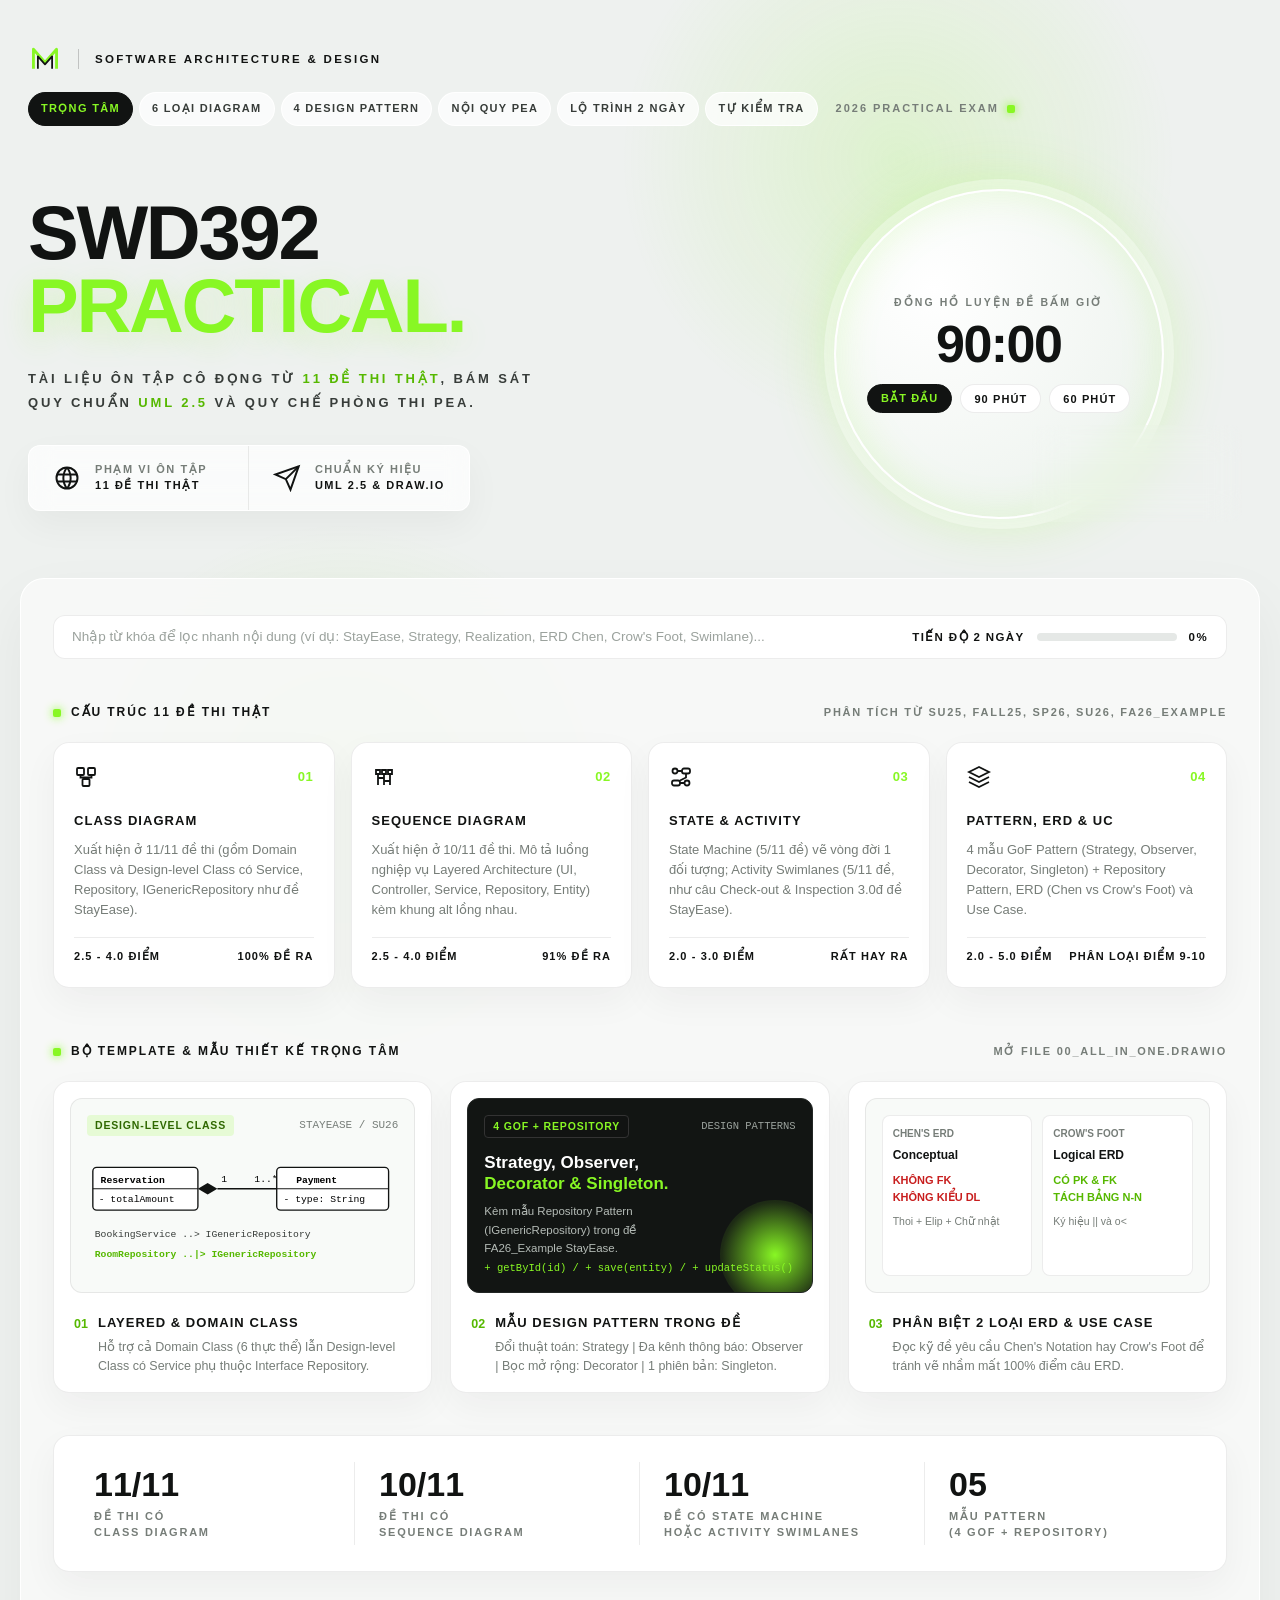
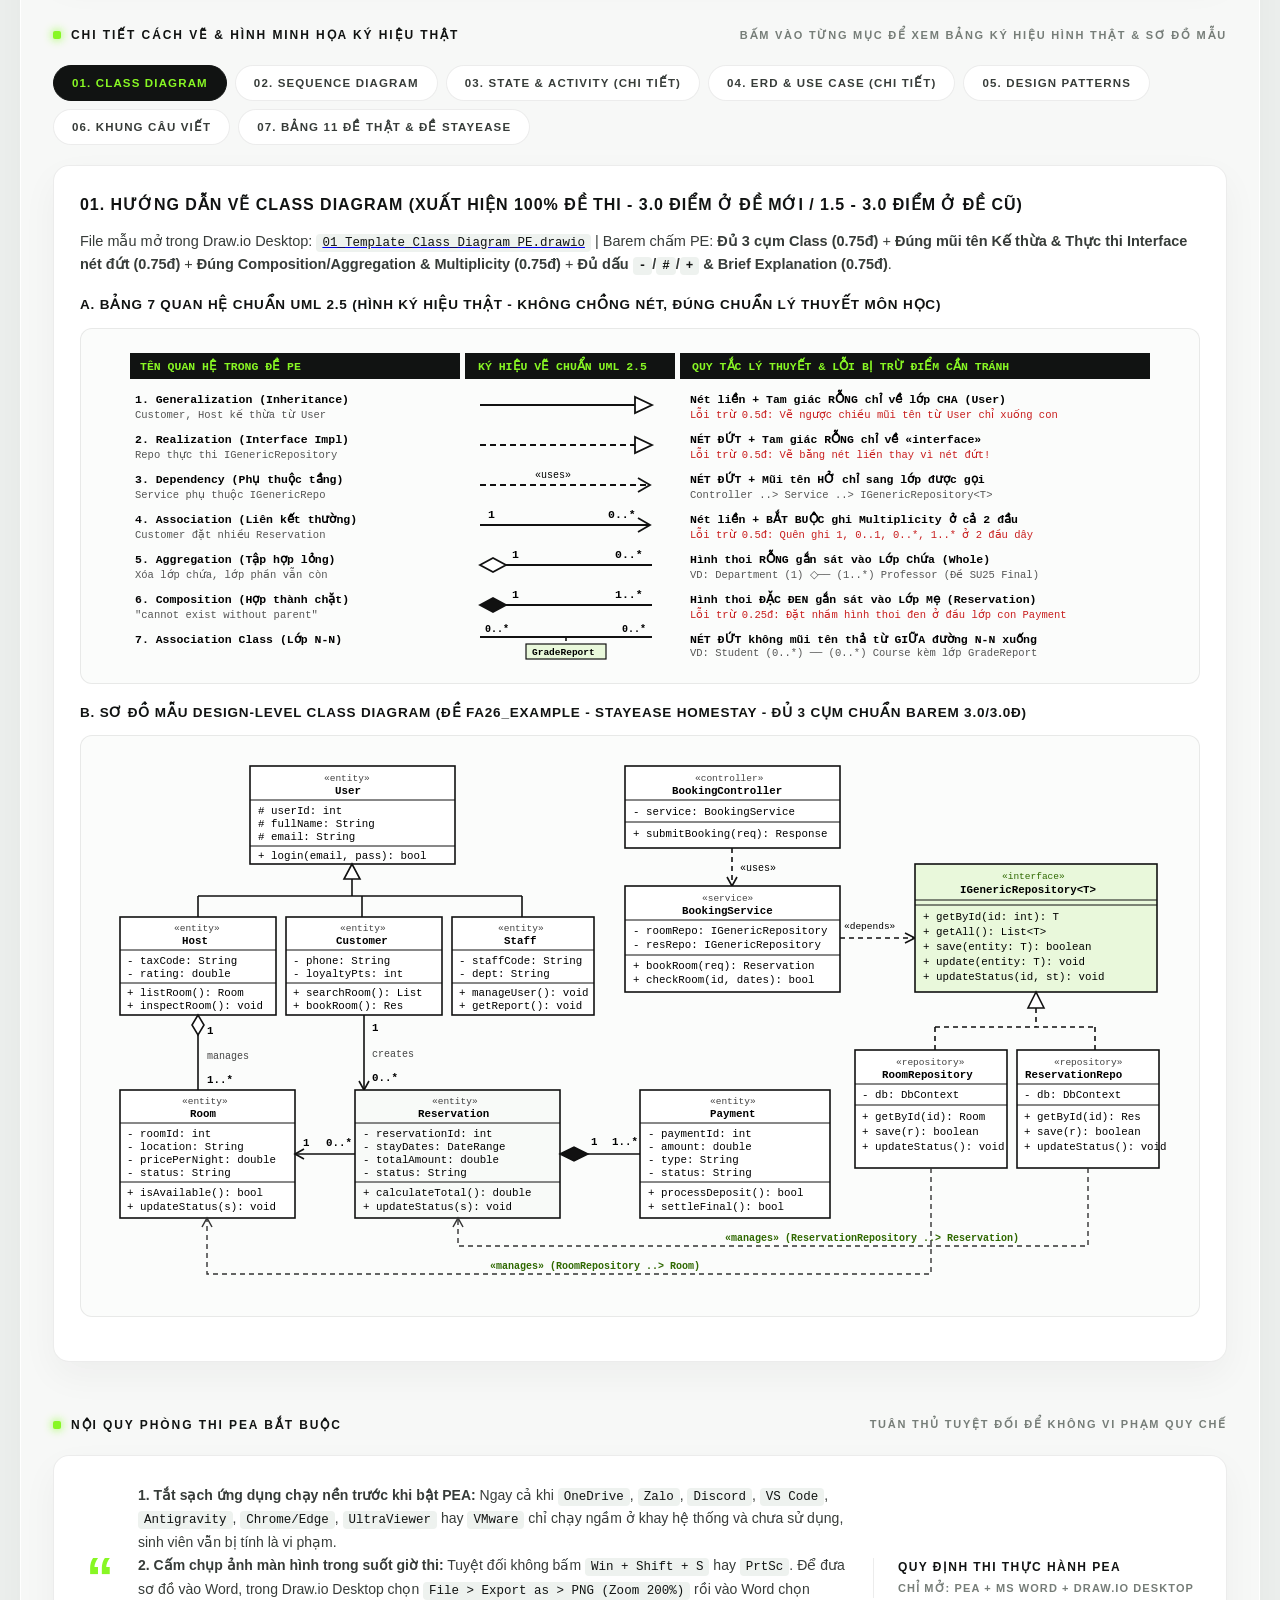
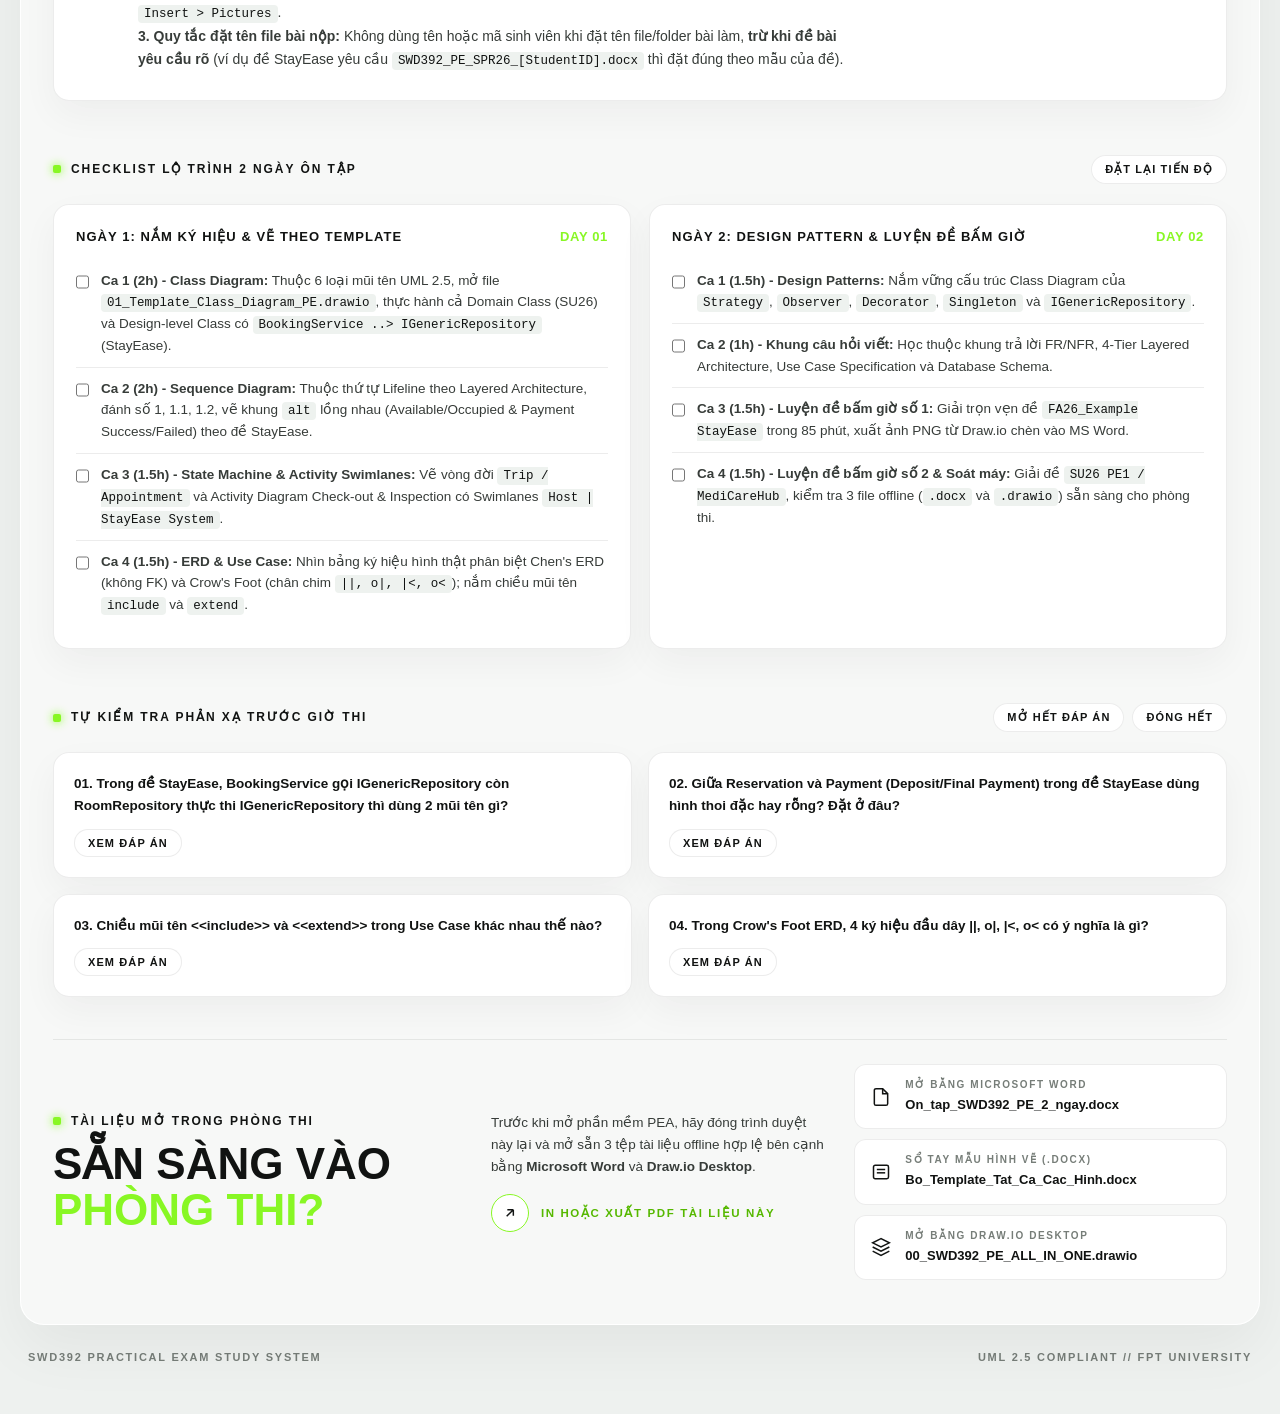
==== commit df7b4a8f: "Upgrade all UML/ERD/Pattern SVGs to UML 2.5 and SWD392 PE standards" ====
--- a/index.html
+++ b/index.html
@@ -197,7 +197,7 @@
                 <span class="feature-num">04</span>
               </div>
               <h3 class="feature-name">PATTERN, ERD &amp; UC</h3>
-              <p class="feature-desc">4 mẫu GoF Pattern (Strategy, Observer, Singleton, Factory Method) + Repository Pattern, ERD (Chen vs Crow's Foot) và Use Case.</p>
+              <p class="feature-desc">4 mẫu GoF Pattern (Strategy, Observer, Decorator, Singleton) + Repository Pattern, ERD (Chen vs Crow's Foot) và Use Case.</p>
             </div>
             <div class="feature-foot">
               <span>2.0 - 5.0 ĐIỂM</span>
@@ -265,7 +265,7 @@
               <div style="z-index:1;">
                 <div style="font-size:17px;font-weight:800;line-height:1.25;margin:12px 0 8px;">
                   Strategy, Observer,<br>
-                  <span style="color:var(--lime-neon);">Singleton &amp; Factory.</span>
+                  <span style="color:var(--lime-neon);">Decorator &amp; Singleton.</span>
                 </div>
                 <p style="font-size:11.5px;color:#b5bcb7;max-width:230px;">
                   Kèm mẫu Repository Pattern (IGenericRepository) trong đề FA26_Example StayEase.
@@ -279,7 +279,7 @@
               <span class="showcase-num">02</span>
               <div>
                 <h3 class="showcase-title">MẪU DESIGN PATTERN TRONG ĐỀ</h3>
-                <p class="showcase-sub">Đổi thuật toán: Strategy | Đa kênh thông báo: Observer | 1 phiên bản: Singleton | Tạo đối tượng: Factory.</p>
+                <p class="showcase-sub">Đổi thuật toán: Strategy | Đa kênh thông báo: Observer | Bọc mở rộng: Decorator | 1 phiên bản: Singleton.</p>
               </div>
             </div>
           </div>
@@ -356,992 +356,1396 @@
 
         <!-- ==================== MODULE 01: CLASS DIAGRAM ==================== -->
         <div id="mod-class" class="module-panel active">
-          <h3>01. Hướng dẫn vẽ Class Diagram (Xuất hiện 11/11 đề - 2.5 đến 4.0 điểm)</h3>
-          <p>File mẫu mở trong Draw.io Desktop: <a href="FA26_On_Tap/Templates_Hinh_Ve/01_Template_Class_Diagram_PE.drawio"><code>01_Template_Class_Diagram_PE.drawio</code></a></p>
-
-          <h4>A. Bảng 6 quan hệ chuẩn UML 2.5 (Hình ký hiệu thật)</h4>
+          <h3>01. Hướng dẫn vẽ Class Diagram (Xuất hiện 100% đề thi - 3.0 điểm ở đề mới / 1.5 - 3.0 điểm ở đề cũ)</h3>
+          <p>File mẫu mở trong Draw.io Desktop: <a href="FA26_On_Tap/Templates_Hinh_Ve/01_Template_Class_Diagram_PE.drawio"><code>01_Template_Class_Diagram_PE.drawio</code></a> | Barem chấm PE: <strong>Đủ 3 cụm Class (0.75đ)</strong> + <strong>Đúng mũi tên Kế thừa &amp; Thực thi Interface nét đứt (0.75đ)</strong> + <strong>Đúng Composition/Aggregation &amp; Multiplicity (0.75đ)</strong> + <strong>Đủ dấu <code>-</code>/<code>#</code>/<code>+</code> &amp; Brief Explanation (0.75đ)</strong>.</p>
+
+          <h4>A. Bảng 7 quan hệ chuẩn UML 2.5 (Hình ký hiệu thật - Không chồng nét, đúng chuẩn lý thuyết môn học)</h4>
           <div class="svg-board">
-            <svg viewBox="0 0 880 230" width="100%" height="230" xmlns="http://www.w3.org/2000/svg" font-family="Consolas, monospace" font-size="12">
-              <text x="15" y="28" font-weight="bold">1. Inheritance (Kế thừa: Customer, Host kế thừa User)</text>
-              <line x1="380" y1="24" x2="505" y2="24" stroke="#111" stroke-width="1.8"/>
-              <polygon points="520,24 505,17 505,31" fill="#fff" stroke="#111" stroke-width="1.8"/>
-              <text x="535" y="28">Nét liền + Tam giác rỗng (Trỏ vào lớp Cha)</text>
-
-              <text x="15" y="64" font-weight="bold">2. Realization (RoomRepo thực thi IGenericRepo)</text>
-              <line x1="380" y1="60" x2="505" y2="60" stroke="#111" stroke-width="1.8" stroke-dasharray="6,4"/>
-              <polygon points="520,60 505,53 505,67" fill="#fff" stroke="#111" stroke-width="1.8"/>
-              <text x="535" y="64">Nét đứt + Tam giác rỗng (Trỏ vào Interface)</text>
-
-              <text x="15" y="100" font-weight="bold">3. Composition (Reservation chứa chặt Payment)</text>
-              <polygon points="380,96 392,89 404,96 392,103" fill="#111" stroke="#111" stroke-width="1.5"/>
-              <line x1="404" y1="96" x2="520" y2="96" stroke="#111" stroke-width="1.8"/>
-              <text x="410" y="90">1</text>
-              <text x="490" y="90">1..*</text>
-              <text x="535" y="100">Hình thoi ĐẶC đặt ở phía Whole (Reservation)</text>
-
-              <text x="15" y="136" font-weight="bold">4. Aggregation (Chứa lỏng: Xóa A vẫn còn B)</text>
-              <polygon points="380,132 392,125 404,132 392,139" fill="#fff" stroke="#111" stroke-width="1.8"/>
-              <line x1="404" y1="132" x2="520" y2="132" stroke="#111" stroke-width="1.8"/>
-              <text x="410" y="126">1</text>
-              <text x="490" y="126">0..*</text>
-              <text x="535" y="136">Hình thoi RỖNG đặt ở phía Whole (Lớp chứa)</text>
-
-              <text x="15" y="172" font-weight="bold">5. Association (Customer tạo nhiều Reservation)</text>
-              <line x1="380" y1="168" x2="520" y2="168" stroke="#111" stroke-width="1.8"/>
-              <polyline points="508,161 520,168 508,175" fill="none" stroke="#111" stroke-width="1.8"/>
-              <text x="388" y="162">1</text>
-              <text x="485" y="162">0..*</text>
-              <text x="535" y="172">Nét liền + bắt buộc ghi Multiplicity ở 2 đầu</text>
-
-              <text x="15" y="208" font-weight="bold">6. Dependency (BookingService phụ thuộc IRepo)</text>
-              <line x1="380" y1="204" x2="520" y2="204" stroke="#111" stroke-width="1.8" stroke-dasharray="6,4"/>
-              <polyline points="508,197 520,204 508,211" fill="none" stroke="#111" stroke-width="1.8"/>
-              <text x="535" y="208">Nét đứt + Mũi tên hở (Service ..&gt; Repository)</text>
+            <svg viewBox="0 0 1040 315" width="100%" height="315" xmlns="http://www.w3.org/2000/svg" font-family="Consolas, monospace" font-size="11.5">
+              <!-- Header Bar -->
+              <rect x="10" y="8" width="330" height="26" fill="#111312"/>
+              <text x="20" y="25" fill="#88f724" font-weight="bold">TÊN QUAN HỆ TRONG ĐỀ PE</text>
+              <rect x="345" y="8" width="210" height="26" fill="#111312"/>
+              <text x="358" y="25" fill="#88f724" font-weight="bold">KÝ HIỆU VẼ CHUẨN UML 2.5</text>
+              <rect x="560" y="8" width="470" height="26" fill="#111312"/>
+              <text x="572" y="25" fill="#88f724" font-weight="bold">QUY TẮC LÝ THUYẾT &amp; LỖI BỊ TRỪ ĐIỂM CẦN TRÁNH</text>
+
+              <!-- Row 1: Generalization -->
+              <text x="15" y="58" font-weight="bold">1. Generalization (Inheritance)</text>
+              <text x="15" y="73" fill="#555" font-size="10.5">Customer, Host kế thừa từ User</text>
+              <line x1="360" y1="60" x2="515" y2="60" stroke="#111" stroke-width="1.8"/>
+              <polygon points="532,60 515,52 515,68" fill="#fff" stroke="#111" stroke-width="1.8"/>
+              <text x="570" y="58" font-weight="bold">Nét liền + Tam giác RỖNG chỉ về lớp CHA (User)</text>
+              <text x="570" y="73" fill="#c81e1e" font-size="10.5">Lỗi trừ 0.5đ: Vẽ ngược chiều mũi tên từ User chỉ xuống con</text>
+
+              <!-- Row 2: Realization -->
+              <text x="15" y="98" font-weight="bold">2. Realization (Interface Impl)</text>
+              <text x="15" y="113" fill="#555" font-size="10.5">Repo thực thi IGenericRepository</text>
+              <line x1="360" y1="100" x2="515" y2="100" stroke="#111" stroke-width="1.8" stroke-dasharray="6,4"/>
+              <polygon points="532,100 515,92 515,108" fill="#fff" stroke="#111" stroke-width="1.8"/>
+              <text x="570" y="98" font-weight="bold">NÉT ĐỨT + Tam giác RỖNG chỉ về «interface»</text>
+              <text x="570" y="113" fill="#c81e1e" font-size="10.5">Lỗi trừ 0.5đ: Vẽ bằng nét liền thay vì nét đứt!</text>
+
+              <!-- Row 3: Dependency -->
+              <text x="15" y="138" font-weight="bold">3. Dependency (Phụ thuộc tầng)</text>
+              <text x="15" y="153" fill="#555" font-size="10.5">Service phụ thuộc IGenericRepo</text>
+              <line x1="360" y1="140" x2="530" y2="140" stroke="#111" stroke-width="1.8" stroke-dasharray="6,4"/>
+              <polyline points="518,133 530,140 518,147" fill="none" stroke="#111" stroke-width="1.8"/>
+              <text x="415" y="133" font-size="10">«uses»</text>
+              <text x="570" y="138" font-weight="bold">NÉT ĐỨT + Mũi tên HỞ chỉ sang lớp được gọi</text>
+              <text x="570" y="153" fill="#555" font-size="10.5">Controller ..&gt; Service ..&gt; IGenericRepository&lt;T&gt;</text>
+
+              <!-- Row 4: Association -->
+              <text x="15" y="178" font-weight="bold">4. Association (Liên kết thường)</text>
+              <text x="15" y="193" fill="#555" font-size="10.5">Customer đặt nhiều Reservation</text>
+              <line x1="360" y1="180" x2="530" y2="180" stroke="#111" stroke-width="1.8"/>
+              <polyline points="518,173 530,180 518,187" fill="none" stroke="#111" stroke-width="1.8"/>
+              <text x="368" y="173" font-weight="bold">1</text>
+              <text x="488" y="173" font-weight="bold">0..*</text>
+              <text x="570" y="178" font-weight="bold">Nét liền + BẮT BUỘC ghi Multiplicity ở cả 2 đầu</text>
+              <text x="570" y="193" fill="#c81e1e" font-size="10.5">Lỗi trừ 0.5đ: Quên ghi 1, 0..1, 0..*, 1..* ở 2 đầu dây</text>
+
+              <!-- Row 5: Aggregation -->
+              <text x="15" y="218" font-weight="bold">5. Aggregation (Tập hợp lỏng)</text>
+              <text x="15" y="233" fill="#555" font-size="10.5">Xóa lớp chứa, lớp phần vẫn còn</text>
+              <polygon points="360,220 373,213 386,220 373,227" fill="#fff" stroke="#111" stroke-width="1.8"/>
+              <line x1="386" y1="220" x2="532" y2="220" stroke="#111" stroke-width="1.8"/>
+              <text x="392" y="213" font-weight="bold">1</text>
+              <text x="495" y="213" font-weight="bold">0..*</text>
+              <text x="570" y="218" font-weight="bold">Hình thoi RỖNG gắn sát vào Lớp Chứa (Whole)</text>
+              <text x="570" y="233" fill="#555" font-size="10.5">VD: Department (1) ◇── (1..*) Professor (Đề SU25 Final)</text>
+
+              <!-- Row 6: Composition -->
+              <text x="15" y="258" font-weight="bold">6. Composition (Hợp thành chặt)</text>
+              <text x="15" y="273" fill="#555" font-size="10.5">"cannot exist without parent"</text>
+              <polygon points="360,260 373,253 386,260 373,267" fill="#111" stroke="#111" stroke-width="1.8"/>
+              <line x1="386" y1="260" x2="532" y2="260" stroke="#111" stroke-width="1.8"/>
+              <text x="392" y="253" font-weight="bold">1</text>
+              <text x="495" y="253" font-weight="bold">1..*</text>
+              <text x="570" y="258" font-weight="bold">Hình thoi ĐẶC ĐEN gắn sát vào Lớp Mẹ (Reservation)</text>
+              <text x="570" y="273" fill="#c81e1e" font-size="10.5">Lỗi trừ 0.25đ: Đặt nhầm hình thoi đen ở đầu lớp con Payment</text>
+
+              <!-- Row 7: Association Class -->
+              <text x="15" y="298" font-weight="bold">7. Association Class (Lớp N-N)</text>
+              <line x1="360" y1="292" x2="532" y2="292" stroke="#111" stroke-width="1.8"/>
+              <text x="365" y="287" font-size="10" font-weight="bold">0..*</text>
+              <text x="502" y="287" font-size="10" font-weight="bold">0..*</text>
+              <line x1="446" y1="292" x2="446" y2="309" stroke="#111" stroke-width="1.6" stroke-dasharray="4,3"/>
+              <rect x="406" y="299" width="80" height="15" fill="#e9f8db" stroke="#111" stroke-width="1.2"/>
+              <text x="412" y="310" font-size="9.5" font-weight="bold">GradeReport</text>
+              <text x="570" y="298" font-weight="bold">NÉT ĐỨT không mũi tên thả từ GIỮA đường N-N xuống</text>
+              <text x="570" y="311" fill="#555" font-size="10.5">VD: Student (0..*) ── (0..*) Course kèm lớp GradeReport</text>
             </svg>
           </div>
 
-          <h4>B. Sơ đồ mẫu Design-level Class Diagram (Đề FA26_Example - StayEase Homestay - Bố cục chuẩn không cắt nét)</h4>
+          <h4>B. Sơ đồ mẫu Design-level Class Diagram (Đề FA26_Example - StayEase Homestay - Đủ 3 Cụm Chuẩn Barem 3.0/3.0đ)</h4>
           <div class="svg-board">
-            <svg viewBox="0 0 980 450" width="100%" height="450" xmlns="http://www.w3.org/2000/svg" font-family="Consolas, monospace" font-size="11">
-              <!-- ==================== LEFT ZONE: INHERITANCE TREE ==================== -->
-              <!-- User (Parent Class at top center of Host & Customer) -->
-              <rect x="115" y="15" width="190" height="88" fill="#fff" stroke="#111" stroke-width="1.6"/>
-              <text x="195" y="33" font-weight="bold">User</text>
-              <line x1="115" y1="40" x2="305" y2="40" stroke="#111"/>
-              <text x="123" y="55">- userId: String</text>
-              <text x="123" y="70">- fullName: String</text>
-              <line x1="115" y1="77" x2="305" y2="77" stroke="#111"/>
-              <text x="123" y="93">+ login(): Boolean</text>
-
-              <!-- Shared Generalization Hollow Triangle under User -->
-              <polygon points="210,103 202,118 218,118" fill="#fff" stroke="#111" stroke-width="1.6"/>
-              <line x1="210" y1="118" x2="210" y2="134" stroke="#111" stroke-width="1.6"/>
-              <line x1="100" y1="134" x2="320" y2="134" stroke="#111" stroke-width="1.6"/>
-              <line x1="100" y1="134" x2="100" y2="155" stroke="#111" stroke-width="1.6"/>
-              <line x1="320" y1="134" x2="320" y2="155" stroke="#111" stroke-width="1.6"/>
-
-              <!-- Host (Left Child) -->
-              <rect x="15" y="155" width="175" height="90" fill="#fff" stroke="#111" stroke-width="1.6"/>
-              <text x="88" y="173" font-weight="bold">Host</text>
-              <line x1="15" y1="180" x2="190" y2="180" stroke="#111"/>
-              <text x="23" y="196">- taxCode: String</text>
-              <text x="23" y="210">- rating: Double</text>
-              <line x1="15" y1="217" x2="190" y2="217" stroke="#111"/>
-              <text x="23" y="233">+ inspectRoom(): void</text>
-
-              <!-- Customer (Right Child) -->
-              <rect x="230" y="155" width="180" height="90" fill="#fff" stroke="#111" stroke-width="1.6"/>
-              <text x="292" y="173" font-weight="bold">Customer</text>
-              <line x1="230" y1="180" x2="410" y2="180" stroke="#111"/>
-              <text x="238" y="196">- phone: String</text>
-              <text x="238" y="210">- loyaltyPoints: Int</text>
-              <line x1="230" y1="217" x2="410" y2="217" stroke="#111"/>
-              <text x="238" y="233">+ bookRoom(): Reservation</text>
-
-              <!-- ==================== BOTTOM ZONE: DOMAIN ENTITIES ==================== -->
-              <!-- Association: Host (1) --- (1..*) Room -->
-              <line x1="100" y1="245" x2="100" y2="310" stroke="#111" stroke-width="1.6"/>
-              <text x="108" y="262" font-weight="bold">1</text>
-              <text x="108" y="302" font-weight="bold">1..*</text>
+            <svg viewBox="0 0 1060 540" width="100%" height="540" xmlns="http://www.w3.org/2000/svg" font-family="Consolas, monospace" font-size="10.8">
+              <!-- ==================== CỤM 1 (TRÊN TRÁI): USER INHERITANCE HIERARCHY ==================== -->
+              <!-- User Abstract / Parent Class -->
+              <rect x="140" y="14" width="205" height="98" fill="#fff" stroke="#111" stroke-width="1.6"/>
+              <text x="214" y="29" font-size="9.5" fill="#444">«entity»</text>
+              <text x="225" y="42" font-weight="bold">User</text>
+              <line x1="140" y1="48" x2="345" y2="48" stroke="#111"/>
+              <text x="148" y="62"># userId: int</text>
+              <text x="148" y="75"># fullName: String</text>
+              <text x="148" y="88"># email: String</text>
+              <line x1="140" y1="94" x2="345" y2="94" stroke="#111"/>
+              <text x="148" y="107">+ login(email, pass): bool</text>
+
+              <!-- Shared Generalization Hollow Triangle pointing to User -->
+              <polygon points="242,112 234,127 250,127" fill="#fff" stroke="#111" stroke-width="1.6"/>
+              <line x1="242" y1="127" x2="242" y2="144" stroke="#111" stroke-width="1.6"/>
+              <line x1="88" y1="144" x2="412" y2="144" stroke="#111" stroke-width="1.6"/>
+              <line x1="88" y1="144" x2="88" y2="165" stroke="#111" stroke-width="1.6"/>
+              <line x1="252" y1="144" x2="252" y2="165" stroke="#111" stroke-width="1.6"/>
+              <line x1="412" y1="144" x2="412" y2="165" stroke="#111" stroke-width="1.6"/>
+
+              <!-- Role 1: Host (Left) -->
+              <rect x="10" y="165" width="156" height="98" fill="#fff" stroke="#111" stroke-width="1.6"/>
+              <text x="64" y="179" font-size="9.5" fill="#444">«entity»</text>
+              <text x="72" y="192" font-weight="bold">Host</text>
+              <line x1="10" y1="198" x2="166" y2="198" stroke="#111"/>
+              <text x="17" y="212">- taxCode: String</text>
+              <text x="17" y="225">- rating: double</text>
+              <line x1="10" y1="231" x2="166" y2="231" stroke="#111"/>
+              <text x="17" y="244">+ listRoom(): Room</text>
+              <text x="17" y="257">+ inspectRoom(): void</text>
+
+              <!-- Role 2: Customer (Middle) -->
+              <rect x="176" y="165" width="156" height="98" fill="#fff" stroke="#111" stroke-width="1.6"/>
+              <text x="230" y="179" font-size="9.5" fill="#444">«entity»</text>
+              <text x="226" y="192" font-weight="bold">Customer</text>
+              <line x1="176" y1="198" x2="332" y2="198" stroke="#111"/>
+              <text x="183" y="212">- phone: String</text>
+              <text x="183" y="225">- loyaltyPts: int</text>
+              <line x1="176" y1="231" x2="332" y2="231" stroke="#111"/>
+              <text x="183" y="244">+ searchRoom(): List</text>
+              <text x="183" y="257">+ bookRoom(): Res</text>
+
+              <!-- Role 3: Staff / Admin (Right) -->
+              <rect x="342" y="165" width="142" height="98" fill="#fff" stroke="#111" stroke-width="1.6"/>
+              <text x="388" y="179" font-size="9.5" fill="#444">«entity»</text>
+              <text x="394" y="192" font-weight="bold">Staff</text>
+              <line x1="342" y1="198" x2="484" y2="198" stroke="#111"/>
+              <text x="349" y="212">- staffCode: String</text>
+              <text x="349" y="225">- dept: String</text>
+              <line x1="342" y1="231" x2="484" y2="231" stroke="#111"/>
+              <text x="349" y="244">+ manageUser(): void</text>
+              <text x="349" y="257">+ getReport(): void</text>
+
+              <!-- ==================== CỤM 2 (DƯỚI TRÁI & GIỮA): DOMAIN ENTITIES ==================== -->
+              <!-- Aggregation: Host (1) o-- (1..*) Room -->
+              <polygon points="88,263 82,273 88,283 94,273" fill="#fff" stroke="#111" stroke-width="1.6"/>
+              <line x1="88" y1="283" x2="88" y2="338" stroke="#111" stroke-width="1.6"/>
+              <text x="97" y="282" font-weight="bold">1</text>
+              <text x="97" y="307" font-size="10" fill="#444">manages</text>
+              <text x="97" y="331" font-weight="bold">1..*</text>
 
               <!-- Room (Below Host) -->
-              <rect x="15" y="310" width="175" height="115" fill="#fff" stroke="#111" stroke-width="1.6"/>
-              <text x="86" y="328" font-weight="bold">Room</text>
-              <line x1="15" y1="335" x2="190" y2="335" stroke="#111"/>
-              <text x="23" y="351">- roomId: String</text>
-              <text x="23" y="366">- pricePerNight: Double</text>
-              <text x="23" y="381">- status: String</text>
-              <line x1="15" y1="388" x2="190" y2="388" stroke="#111"/>
-              <text x="23" y="404">+ checkAvail(): Boolean</text>
-              <text x="23" y="418">+ updateStatus(s): void</text>
-
-              <!-- Association: Customer (1) --- (0..*) Reservation -->
-              <line x1="320" y1="245" x2="320" y2="310" stroke="#111" stroke-width="1.6"/>
-              <text x="328" y="262" font-weight="bold">1</text>
-              <text x="328" y="302" font-weight="bold">0..*</text>
-
-              <!-- Association: Room (1) --- (0..*) Reservation -->
-              <line x1="190" y1="368" x2="255" y2="368" stroke="#111" stroke-width="1.6"/>
-              <text x="197" y="360" font-weight="bold">1</text>
-              <text x="222" y="360" font-weight="bold">0..*</text>
-
-              <!-- Reservation (Below Customer) -->
-              <rect x="255" y="310" width="210" height="115" fill="#f8faf8" stroke="#111" stroke-width="1.6"/>
-              <text x="320" y="328" font-weight="bold">Reservation</text>
-              <line x1="255" y1="335" x2="465" y2="335" stroke="#111"/>
-              <text x="263" y="351">- reservationId: String</text>
-              <text x="263" y="366">- stayDates: DateRange</text>
-              <text x="263" y="381">- totalAmount: Double</text>
-              <text x="263" y="395">- status: String</text>
-              <line x1="255" y1="401" x2="465" y2="401" stroke="#111"/>
-              <text x="263" y="417">+ calculateTotal(): Double</text>
+              <rect x="10" y="338" width="175" height="128" fill="#fff" stroke="#111" stroke-width="1.6"/>
+              <text x="72" y="352" font-size="9.5" fill="#444">«entity»</text>
+              <text x="80" y="365" font-weight="bold">Room</text>
+              <line x1="10" y1="371" x2="185" y2="371" stroke="#111"/>
+              <text x="17" y="385">- roomId: int</text>
+              <text x="17" y="398">- location: String</text>
+              <text x="17" y="411">- pricePerNight: double</text>
+              <text x="17" y="424">- status: String</text>
+              <line x1="10" y1="430" x2="185" y2="430" stroke="#111"/>
+              <text x="17" y="444">+ isAvailable(): bool</text>
+              <text x="17" y="458">+ updateStatus(s): void</text>
+
+              <!-- Association: Customer (1) --> (0..*) Reservation -->
+              <line x1="254" y1="263" x2="254" y2="338" stroke="#111" stroke-width="1.6"/>
+              <polyline points="249,329 254,338 259,329" fill="none" stroke="#111" stroke-width="1.6"/>
+              <text x="262" y="279" font-weight="bold">1</text>
+              <text x="262" y="305" font-size="10" fill="#444">creates</text>
+              <text x="262" y="329" font-weight="bold">0..*</text>
+
+              <!-- Association: Room (1) <-- (0..*) Reservation -->
+              <line x1="185" y1="402" x2="245" y2="402" stroke="#111" stroke-width="1.6"/>
+              <polyline points="194,397 185,402 194,407" fill="none" stroke="#111" stroke-width="1.6"/>
+              <text x="193" y="394" font-weight="bold">1</text>
+              <text x="216" y="394" font-weight="bold">0..*</text>
+
+              <!-- Reservation (Center) -->
+              <rect x="245" y="338" width="205" height="128" fill="#f8faf8" stroke="#111" stroke-width="1.6"/>
+              <text x="322" y="352" font-size="9.5" fill="#444">«entity»</text>
+              <text x="308" y="365" font-weight="bold">Reservation</text>
+              <line x1="245" y1="371" x2="450" y2="371" stroke="#111"/>
+              <text x="253" y="385">- reservationId: int</text>
+              <text x="253" y="398">- stayDates: DateRange</text>
+              <text x="253" y="411">- totalAmount: double</text>
+              <text x="253" y="424">- status: String</text>
+              <line x1="245" y1="430" x2="450" y2="430" stroke="#111"/>
+              <text x="253" y="444">+ calculateTotal(): double</text>
+              <text x="253" y="458">+ updateStatus(s): void</text>
 
               <!-- Composition: Reservation (1) *-- (1..*) Payment -->
-              <polygon points="465,368 479,361 493,368 479,375" fill="#111" stroke="#111" stroke-width="1.5"/>
-              <line x1="493" y1="368" x2="555" y2="368" stroke="#111" stroke-width="1.6"/>
-              <text x="497" y="359" font-weight="bold">1</text>
-              <text x="522" y="359" font-weight="bold">1..*</text>
+              <polygon points="450,402 464,395 478,402 464,409" fill="#111" stroke="#111" stroke-width="1.5"/>
+              <line x1="478" y1="402" x2="530" y2="402" stroke="#111" stroke-width="1.6"/>
+              <text x="481" y="393" font-weight="bold">1</text>
+              <text x="502" y="393" font-weight="bold">1..*</text>
 
               <!-- Payment (Right of Reservation) -->
-              <rect x="555" y="310" width="195" height="115" fill="#fff" stroke="#111" stroke-width="1.6"/>
-              <text x="628" y="328" font-weight="bold">Payment</text>
-              <line x1="555" y1="335" x2="750" y2="335" stroke="#111"/>
-              <text x="563" y="351">- paymentId: String</text>
-              <text x="563" y="366">- amount: Double</text>
-              <text x="563" y="381">- type: String</text>
-              <text x="563" y="395">- status: String</text>
-              <line x1="555" y1="401" x2="750" y2="401" stroke="#111"/>
-              <text x="563" y="417">+ processDeposit(): Boolean</text>
-
-              <!-- ==================== RIGHT ZONE: SERVICE & REPOSITORY LAYER ==================== -->
+              <rect x="530" y="338" width="190" height="128" fill="#fff" stroke="#111" stroke-width="1.6"/>
+              <text x="600" y="352" font-size="9.5" fill="#444">«entity»</text>
+              <text x="600" y="365" font-weight="bold">Payment</text>
+              <line x1="530" y1="371" x2="720" y2="371" stroke="#111"/>
+              <text x="538" y="385">- paymentId: int</text>
+              <text x="538" y="398">- amount: double</text>
+              <text x="538" y="411">- type: String</text>
+              <text x="538" y="424">- status: String</text>
+              <line x1="530" y1="430" x2="720" y2="430" stroke="#111"/>
+              <text x="538" y="444">+ processDeposit(): bool</text>
+              <text x="538" y="458">+ settleFinal(): bool</text>
+
+              <!-- ==================== CỤM 3 (BÊN PHẢI): LAYERED ARCHITECTURE & REPOSITORY PATTERN ==================== -->
+              <!-- BookingController -->
+              <rect x="515" y="14" width="215" height="82" fill="#fff" stroke="#111" stroke-width="1.6"/>
+              <text x="585" y="29" font-size="9.5" fill="#444">«controller»</text>
+              <text x="562" y="42" font-weight="bold">BookingController</text>
+              <line x1="515" y1="48" x2="730" y2="48" stroke="#111"/>
+              <text x="523" y="63">- service: BookingService</text>
+              <line x1="515" y1="70" x2="730" y2="70" stroke="#111"/>
+              <text x="523" y="85">+ submitBooking(req): Response</text>
+
+              <!-- Dependency: BookingController ..> BookingService -->
+              <line x1="622" y1="96" x2="622" y2="134" stroke="#111" stroke-width="1.6" stroke-dasharray="5,4"/>
+              <polyline points="617,125 622,134 627,125" fill="none" stroke="#111" stroke-width="1.6"/>
+              <text x="630" y="119" font-size="10">«uses»</text>
+
               <!-- BookingService -->
-              <rect x="445" y="15" width="215" height="95" fill="#fff" stroke="#111" stroke-width="1.6"/>
-              <text x="515" y="31" font-size="10">&lt;&lt;service&gt;&gt;</text>
-              <text x="502" y="45" font-weight="bold">BookingService</text>
-              <line x1="445" y1="52" x2="660" y2="52" stroke="#111"/>
-              <text x="453" y="68">- roomRepo: IGenericRepository</text>
-              <text x="453" y="82">- resRepo: IGenericRepository</text>
-              <line x1="445" y1="88" x2="660" y2="88" stroke="#111"/>
-              <text x="453" y="103">+ bookRoom(req): Reservation</text>
+              <rect x="515" y="134" width="215" height="106" fill="#fff" stroke="#111" stroke-width="1.6"/>
+              <text x="592" y="149" font-size="9.5" fill="#444">«service»</text>
+              <text x="572" y="162" font-weight="bold">BookingService</text>
+              <line x1="515" y1="168" x2="730" y2="168" stroke="#111"/>
+              <text x="523" y="182">- roomRepo: IGenericRepository</text>
+              <text x="523" y="196">- resRepo: IGenericRepository</text>
+              <line x1="515" y1="203" x2="730" y2="203" stroke="#111"/>
+              <text x="523" y="217">+ bookRoom(req): Reservation</text>
+              <text x="523" y="231">+ checkRoom(id, dates): bool</text>
 
               <!-- Dependency: BookingService ..> IGenericRepository<T> -->
-              <line x1="660" y1="62" x2="735" y2="62" stroke="#111" stroke-width="1.6" stroke-dasharray="6,4"/>
-              <polyline points="724,56 735,62 724,68" fill="none" stroke="#111" stroke-width="1.6"/>
-              <text x="672" y="54" font-size="10">&lt;&lt;use&gt;&gt;</text>
+              <line x1="730" y1="186" x2="805" y2="186" stroke="#111" stroke-width="1.6" stroke-dasharray="5,4"/>
+              <polyline points="795,181 805,186 795,191" fill="none" stroke="#111" stroke-width="1.6"/>
+              <text x="734" y="177" font-size="9.5">«depends»</text>
 
               <!-- IGenericRepository<T> -->
-              <rect x="735" y="15" width="230" height="95" fill="#e9f8db" stroke="#111" stroke-width="1.6"/>
-              <text x="808" y="31" font-size="10">&lt;&lt;interface&gt;&gt;</text>
-              <text x="772" y="45" font-weight="bold">IGenericRepository&lt;T&gt;</text>
-              <line x1="735" y1="52" x2="965" y2="52" stroke="#111"/>
-              <line x1="735" y1="58" x2="965" y2="58" stroke="#111"/>
-              <text x="743" y="73">+ getById(id: String): T</text>
-              <text x="743" y="88">+ save(entity: T): Boolean</text>
-              <text x="743" y="103">+ updateStatus(id, st): void</text>
+              <rect x="805" y="112" width="242" height="128" fill="#e9f8db" stroke="#111" stroke-width="1.6"/>
+              <text x="892" y="127" font-size="9.5" fill="#2f6800">«interface»</text>
+              <text x="850" y="141" font-weight="bold">IGenericRepository&lt;T&gt;</text>
+              <line x1="805" y1="148" x2="1047" y2="148" stroke="#111"/>
+              <line x1="805" y1="153" x2="1047" y2="153" stroke="#111"/>
+              <text x="813" y="168">+ getById(id: int): T</text>
+              <text x="813" y="183">+ getAll(): List&lt;T&gt;</text>
+              <text x="813" y="198">+ save(entity: T): boolean</text>
+              <text x="813" y="213">+ update(entity: T): void</text>
+              <text x="813" y="228">+ updateStatus(id, st): void</text>
 
               <!-- Shared Realization Hollow Triangle under IGenericRepository<T> -->
-              <polygon points="850,110 842,126 858,126" fill="#fff" stroke="#111" stroke-width="1.6"/>
-              <line x1="850" y1="126" x2="850" y2="148" stroke="#111" stroke-width="1.6" stroke-dasharray="6,4"/>
-              <line x1="740" y1="148" x2="900" y2="148" stroke="#111" stroke-width="1.6" stroke-dasharray="6,4"/>
-              <line x1="740" y1="148" x2="740" y2="172" stroke="#111" stroke-width="1.6" stroke-dasharray="6,4"/>
-              <line x1="900" y1="148" x2="900" y2="172" stroke="#111" stroke-width="1.6" stroke-dasharray="6,4"/>
+              <polygon points="926,240 918,256 934,256" fill="#fff" stroke="#111" stroke-width="1.6"/>
+              <line x1="926" y1="256" x2="926" y2="275" stroke="#111" stroke-width="1.6" stroke-dasharray="5,4"/>
+              <line x1="825" y1="275" x2="985" y2="275" stroke="#111" stroke-width="1.6" stroke-dasharray="5,4"/>
+              <line x1="825" y1="275" x2="825" y2="298" stroke="#111" stroke-width="1.6" stroke-dasharray="5,4"/>
+              <line x1="985" y1="275" x2="985" y2="298" stroke="#111" stroke-width="1.6" stroke-dasharray="5,4"/>
 
               <!-- RoomRepository -->
-              <rect x="655" y="172" width="165" height="95" fill="#fff" stroke="#111" stroke-width="1.6"/>
-              <text x="688" y="190" font-weight="bold">RoomRepository</text>
-              <line x1="655" y1="197" x2="820" y2="197" stroke="#111"/>
-              <text x="663" y="212">- dbContext: DbContext</text>
-              <line x1="655" y1="219" x2="820" y2="219" stroke="#111"/>
-              <text x="663" y="235">+ getById(id): Room</text>
-              <text x="663" y="250">+ updateStatus(): void</text>
+              <rect x="745" y="298" width="152" height="118" fill="#fff" stroke="#111" stroke-width="1.6"/>
+              <text x="786" y="313" font-size="9.5" fill="#444">«repository»</text>
+              <text x="772" y="326" font-weight="bold">RoomRepository</text>
+              <line x1="745" y1="332" x2="897" y2="332" stroke="#111"/>
+              <text x="752" y="346">- db: DbContext</text>
+              <line x1="745" y1="353" x2="897" y2="353" stroke="#111"/>
+              <text x="752" y="368">+ getById(id): Room</text>
+              <text x="752" y="383">+ save(r): boolean</text>
+              <text x="752" y="398">+ updateStatus(): void</text>
 
               <!-- ReservationRepository -->
-              <rect x="830" y="172" width="140" height="95" fill="#fff" stroke="#111" stroke-width="1.6"/>
-              <text x="840" y="190" font-weight="bold">ReservationRepo</text>
-              <line x1="830" y1="197" x2="970" y2="197" stroke="#111"/>
-              <text x="838" y="212">- db: DbContext</text>
-              <line x1="830" y1="219" x2="970" y2="219" stroke="#111"/>
-              <text x="838" y="235">+ getById(id): Res</text>
-              <text x="838" y="250">+ save(r): Boolean</text>
+              <rect x="907" y="298" width="142" height="118" fill="#fff" stroke="#111" stroke-width="1.6"/>
+              <text x="944" y="313" font-size="9.5" fill="#444">«repository»</text>
+              <text x="915" y="326" font-weight="bold">ReservationRepo</text>
+              <line x1="907" y1="332" x2="1049" y2="332" stroke="#111"/>
+              <text x="914" y="346">- db: DbContext</text>
+              <line x1="907" y1="353" x2="1049" y2="353" stroke="#111"/>
+              <text x="914" y="368">+ getById(id): Res</text>
+              <text x="914" y="383">+ save(r): boolean</text>
+              <text x="914" y="398">+ updateStatus(): void</text>
+
+              <!-- Clean Bottom Corridors: Repositories ..> Domain Entities («manages») -->
+              <!-- ReservationRepo ..> Reservation -->
+              <polyline points="978,416 978,494 348,494 348,466" fill="none" stroke="#333" stroke-width="1.4" stroke-dasharray="5,4"/>
+              <polyline points="343,475 348,466 353,475" fill="none" stroke="#333" stroke-width="1.5"/>
+              <text x="615" y="489" font-size="10" fill="#2f6800" font-weight="bold">«manages» (ReservationRepository ..&gt; Reservation)</text>
+
+              <!-- RoomRepository ..> Room -->
+              <polyline points="821,416 821,522 97,522 97,466" fill="none" stroke="#333" stroke-width="1.4" stroke-dasharray="5,4"/>
+              <polyline points="92,475 97,466 102,475" fill="none" stroke="#333" stroke-width="1.5"/>
+              <text x="380" y="517" font-size="10" fill="#2f6800" font-weight="bold">«manages» (RoomRepository ..&gt; Room)</text>
             </svg>
           </div>
         </div>
 
         <!-- ==================== MODULE 02: SEQUENCE DIAGRAM ==================== -->
         <div id="mod-seq" class="module-panel">
-          <h3>02. Hướng dẫn vẽ Sequence Diagram (Xuất hiện 10/11 đề - 2.5 đến 4.0 điểm)</h3>
-          <p>File mẫu mở trong Draw.io Desktop: <a href="FA26_On_Tap/Templates_Hinh_Ve/02_Template_Sequence_Diagram_PE.drawio"><code>02_Template_Sequence_Diagram_PE.drawio</code></a></p>
-
-          <h4>Sơ đồ mẫu Sequence Diagram theo kiến trúc phân tầng (Đề StayEase Q2 - 4.0 điểm)</h4>
+          <h3>02. Hướng dẫn vẽ Sequence Diagram (Xuất hiện 100% đề thi - 4.0 điểm ở đề mới, cao điểm nhất bài thi!)</h3>
+          <p>File mẫu mở trong Draw.io Desktop: <a href="FA26_On_Tap/Templates_Hinh_Ve/02_Template_Sequence_Diagram_PE.drawio"><code>02_Template_Sequence_Diagram_PE.drawio</code></a> | Barem chấm PE: <strong>Đúng thứ tự Lifelines Layered Architecture (0.75đ)</strong> + <strong>Gọi hàm qua Repository rõ ràng (0.75đ)</strong> + <strong>Khung <code>alt</code> số 1 kiểm tra trống/mở (1.0đ)</strong> + <strong>Khung <code>alt</code> số 2 kiểm tra thanh toán (0.75đ)</strong> + <strong>Mũi tên trả về nét đứt &amp; Brief Explanation (0.75đ)</strong>.</p>
+
+          <h4>A. Bảng 6 Ký Hiệu Hình Thật Chuẩn UML 2.5 Cho Sequence Diagram</h4>
           <div class="svg-board">
-            <svg viewBox="0 0 940 410" width="100%" height="410" xmlns="http://www.w3.org/2000/svg" font-family="Consolas, monospace" font-size="11">
-              <rect x="5" y="5" width="930" height="400" fill="none" stroke="#111" stroke-width="1.5"/>
-              <polygon points="5,5 215,5 215,20 205,28 5,28" fill="#e9f8db" stroke="#111" stroke-width="1.2"/>
-              <text x="12" y="21" font-weight="bold">sd StayEase Room Booking</text>
-
-              <!-- Lifelines -->
-              <rect x="20" y="38" width="85" height="30" fill="#fff" stroke="#111" stroke-width="1.4"/>
-              <text x="28" y="57" font-weight="bold">:Customer</text>
-              <line x1="62" y1="68" x2="62" y2="390" stroke="#666" stroke-dasharray="5,4"/>
-
-              <rect x="140" y="38" width="95" height="30" fill="#fff" stroke="#111" stroke-width="1.4"/>
-              <text x="152" y="57" font-weight="bold">:BookingUI</text>
-              <line x1="187" y1="68" x2="187" y2="390" stroke="#666" stroke-dasharray="5,4"/>
-
-              <rect x="275" y="38" width="135" height="30" fill="#fff" stroke="#111" stroke-width="1.4"/>
-              <text x="283" y="57" font-weight="bold">:BookingController</text>
-              <line x1="342" y1="68" x2="342" y2="390" stroke="#666" stroke-dasharray="5,4"/>
-
-              <rect x="450" y="38" width="115" height="30" fill="#fff" stroke="#111" stroke-width="1.4"/>
-              <text x="462" y="57" font-weight="bold">:RoomRepo</text>
-              <line x1="507" y1="68" x2="507" y2="390" stroke="#666" stroke-dasharray="5,4"/>
-
-              <rect x="605" y="38" width="125" height="30" fill="#fff" stroke="#111" stroke-width="1.4"/>
-              <text x="615" y="57" font-weight="bold">:PaymentService</text>
-              <line x1="667" y1="68" x2="667" y2="390" stroke="#666" stroke-dasharray="5,4"/>
-
-              <rect x="765" y="38" width="150" height="30" fill="#fff" stroke="#111" stroke-width="1.4"/>
-              <text x="777" y="57" font-weight="bold">:ReservationRepo</text>
-              <line x1="840" y1="68" x2="840" y2="390" stroke="#666" stroke-dasharray="5,4"/>
-
-              <!-- Step 1 -->
-              <line x1="62" y1="90" x2="187" y2="90" stroke="#111" stroke-width="1.5"/>
-              <polygon points="187,90 178,85 178,95" fill="#111"/>
-              <text x="68" y="84">1: submitBooking(roomId, dates)</text>
-
-              <line x1="187" y1="114" x2="342" y2="114" stroke="#111" stroke-width="1.5"/>
-              <polygon points="342,114 333,109 333,119" fill="#111"/>
-              <text x="195" y="108">1.1: bookRoom(roomId, dates)</text>
-
-              <line x1="342" y1="138" x2="507" y2="138" stroke="#111" stroke-width="1.5"/>
-              <polygon points="507,138 498,133 498,143" fill="#111"/>
-              <text x="350" y="132">1.1.1: getById(roomId)</text>
-
-              <line x1="507" y1="160" x2="342" y2="160" stroke="#111" stroke-width="1.4" stroke-dasharray="5,4"/>
-              <polyline points="351,155 342,160 351,165" fill="none" stroke="#111" stroke-width="1.4"/>
-              <text x="362" y="155">1.1.2: return roomStatus</text>
-
-              <!-- Outer alt: Room Availability -->
-              <rect x="125" y="174" width="795" height="212" fill="none" stroke="#111" stroke-width="1.5"/>
-              <polygon points="125,174 170,174 170,188 162,194 125,194" fill="#e9f8db" stroke="#111"/>
-              <text x="132" y="188" font-weight="bold">alt</text>
-              <text x="182" y="188" font-weight="bold">[roomStatus == AVAILABLE]</text>
-
-              <line x1="342" y1="206" x2="667" y2="206" stroke="#111" stroke-width="1.5"/>
-              <polygon points="667,206 658,201 658,211" fill="#111"/>
-              <text x="355" y="200">1.1.3: processDepositPayment(amount)</text>
-
-              <!-- Inner alt: Payment Status -->
-              <rect x="150" y="220" width="755" height="120" fill="none" stroke="#333" stroke-width="1.3"/>
-              <polygon points="150,220 190,220 190,232 183,238 150,238" fill="#eee" stroke="#333"/>
-              <text x="155" y="233" font-weight="bold">alt</text>
-              <text x="200" y="233" font-weight="bold">[paymentResult == SUCCESS]</text>
-
-              <line x1="342" y1="252" x2="840" y2="252" stroke="#111" stroke-width="1.5"/>
-              <polygon points="840,252 831,247 831,257" fill="#111"/>
-              <text x="520" y="246">1.1.4: save(newReservation)</text>
-
-              <line x1="342" y1="274" x2="507" y2="274" stroke="#111" stroke-width="1.5"/>
-              <polygon points="507,274 498,269 498,279" fill="#111"/>
-              <text x="352" y="268">1.1.5: updateStatus(roomId, "Booked")</text>
-
-              <line x1="342" y1="296" x2="187" y2="296" stroke="#111" stroke-width="1.4" stroke-dasharray="5,4"/>
-              <polyline points="196,291 187,296 196,301" fill="none" stroke="#111" stroke-width="1.4"/>
-              <text x="202" y="291">1.1.6: return BookingConfirmed</text>
-
-              <line x1="150" y1="306" x2="905" y2="306" stroke="#333" stroke-dasharray="6,4"/>
-              <text x="200" y="319" font-weight="bold">[else: Deposit Payment Failed]</text>
-              <line x1="342" y1="332" x2="187" y2="332" stroke="#111" stroke-width="1.4" stroke-dasharray="5,4"/>
-              <polyline points="196,327 187,332 196,337" fill="none" stroke="#111" stroke-width="1.4"/>
-              <text x="202" y="327">1.1.7: return PaymentErrorMsg</text>
-
-              <!-- Outer else: Room Occupied -->
-              <line x1="125" y1="350" x2="920" y2="350" stroke="#111" stroke-dasharray="6,4"/>
-              <text x="182" y="364" font-weight="bold">[else: Room Occupied / Unavailable]</text>
-              <line x1="342" y1="378" x2="187" y2="378" stroke="#111" stroke-width="1.4" stroke-dasharray="5,4"/>
-              <polyline points="196,373 187,378 196,383" fill="none" stroke="#111" stroke-width="1.4"/>
-              <text x="202" y="373">1.1.8: return RoomUnavailableError</text>
+            <svg viewBox="0 0 1040 205" width="100%" height="205" xmlns="http://www.w3.org/2000/svg" font-family="Consolas, monospace" font-size="11.5">
+              <!-- Col 1: Frame sd & Lifeline -->
+              <polygon points="15,15 145,15 145,30 135,38 15,38" fill="#e9f8db" stroke="#111" stroke-width="1.4"/>
+              <text x="23" y="31" font-weight="bold">sd BookRoom</text>
+              <text x="165" y="25" font-weight="bold">1. Khung sd (Interaction Frame)</text>
+              <text x="165" y="41" fill="#555" font-size="10.5">Nhãn ngũ giác góc trên trái ghi: sd [Tên Use Case]</text>
+
+              <!-- Col 1 Row 2: Lifeline + Activation Bar -->
+              <rect x="35" y="60" width="95" height="32" fill="#fff" stroke="#111" stroke-width="1.4"/>
+              <text x="48" y="73" font-size="9.5" fill="#444">«service»</text>
+              <text x="43" y="86" font-weight="bold">:BookingSvc</text>
+              <line x1="82" y1="92" x2="82" y2="188" stroke="#666" stroke-dasharray="5,4"/>
+              <rect x="77" y="112" width="10" height="55" fill="#e9f8db" stroke="#111" stroke-width="1.3"/>
+              <text x="165" y="95" font-weight="bold">2. Lifeline &amp; Activation Bar</text>
+              <text x="165" y="112" fill="#555" font-size="10.5">Đường dọc nét đứt + Thanh chữ nhật hẹp thể hiện</text>
+              <text x="165" y="127" fill="#555" font-size="10.5">đối tượng đang thực thi hàm trên trục thời gian.</text>
+              <text x="165" y="146" fill="#c81e1e" font-size="10.5" font-weight="bold">Thứ tự bắt buộc: Actor -&gt; UI -&gt; Controller -&gt; Service -&gt; Repo -&gt; Entity</text>
+
+              <!-- Col 2: Sync Message, Reply Message, Alt Fragment -->
+              <line x1="545" y1="30" x2="690" y2="30" stroke="#111" stroke-width="1.8"/>
+              <polygon points="690,30 678,24 678,36" fill="#111"/>
+              <text x="555" y="22" font-size="10.5" font-weight="bold">1: bookRoom(roomId)</text>
+              <text x="710" y="26" font-weight="bold">3. Synchronous Message (Gọi hàm đi)</text>
+              <text x="710" y="42" fill="#555" font-size="10.5">Nét liền + Mũi tên ĐẶC, có đánh số thứ tự</text>
+
+              <line x1="690" y1="82" x2="545" y2="82" stroke="#111" stroke-width="1.6" stroke-dasharray="6,4"/>
+              <polyline points="557,76 545,82 557,88" fill="none" stroke="#111" stroke-width="1.6"/>
+              <text x="562" y="74" font-size="10.5">2: return status</text>
+              <text x="710" y="78" font-weight="bold">4. Reply Message (Trả kết quả về)</text>
+              <text x="710" y="94" fill="#c81e1e" font-size="10.5">Bắt buộc NÉT ĐỨT + Mũi tên HỞ (Vẽ nét liền trừ 0.5đ!)</text>
+
+              <rect x="545" y="118" width="145" height="72" fill="none" stroke="#111" stroke-width="1.5"/>
+              <polygon points="545,118 585,118 585,130 578,136 545,136" fill="#e9f8db" stroke="#111"/>
+              <text x="552" y="131" font-size="10" font-weight="bold">alt</text>
+              <text x="592" y="132" font-size="10" font-weight="bold">[Available]</text>
+              <line x1="545" y1="156" x2="690" y2="156" stroke="#111" stroke-dasharray="5,3"/>
+              <text x="560" y="172" font-size="10" font-weight="bold">[else: Occupied]</text>
+              <text x="710" y="138" font-weight="bold">5. Combined Fragment alt (Rẽ nhánh)</text>
+              <text x="710" y="155" fill="#555" font-size="10.5">Điều kiện đặt trong ngoặc vuông [...], ngăn cách</text>
+              <text x="710" y="170" fill="#555" font-size="10.5">nhánh đúng và nhánh [else] bằng đường ngang nét đứt.</text>
+            </svg>
+          </div>
+
+          <h4>B. Sơ đồ mẫu Sequence Diagram Phân Tầng (Đề StayEase Q2 - Đủ Actor, UI, Controller, Service, Repositories, Entity &amp; 2 Khung alt - 4.0 điểm)</h4>
+          <div class="svg-board">
+            <svg viewBox="0 0 1060 560" width="100%" height="560" xmlns="http://www.w3.org/2000/svg" font-family="Consolas, monospace" font-size="10.5">
+              <!-- Outer sd Frame -->
+              <rect x="6" y="6" width="1048" height="548" fill="none" stroke="#111" stroke-width="1.6"/>
+              <polygon points="6,6 250,6 250,22 240,30 6,30" fill="#e9f8db" stroke="#111" stroke-width="1.3"/>
+              <text x="14" y="22" font-weight="bold" font-size="11">sd StayEase Homestay Booking</text>
+
+              <!-- ==================== 7 LIFELINES (SPACED ACROSS 1060PX) ==================== -->
+              <!-- 1. Actor: Customer (x=52) -->
+              <circle cx="52" cy="44" r="8" fill="#fff" stroke="#111" stroke-width="1.6"/>
+              <line x1="52" y1="52" x2="52" y2="68" stroke="#111" stroke-width="1.6"/>
+              <line x1="40" y1="58" x2="64" y2="58" stroke="#111" stroke-width="1.6"/>
+              <line x1="52" y1="68" x2="43" y2="80" stroke="#111" stroke-width="1.6"/>
+              <line x1="52" y1="68" x2="61" y2="80" stroke="#111" stroke-width="1.6"/>
+              <text x="26" y="92" font-weight="bold">Customer</text>
+              <line x1="52" y1="98" x2="52" y2="540" stroke="#777" stroke-dasharray="5,4"/>
+
+              <!-- 2. Boundary: :BookingUI (x=190) -->
+              <rect x="135" y="42" width="110" height="38" fill="#fff" stroke="#111" stroke-width="1.5"/>
+              <text x="158" y="56" font-size="9.5" fill="#444">«boundary»</text>
+              <text x="156" y="71" font-weight="bold">:BookingUI</text>
+              <line x1="190" y1="80" x2="190" y2="540" stroke="#777" stroke-dasharray="5,4"/>
+              <rect x="186" y="102" width="8" height="425" fill="#f8faf8" stroke="#111" stroke-width="1.1"/>
+
+              <!-- 3. Control: :BookingController (x=350) -->
+              <rect x="282" y="42" width="136" height="38" fill="#fff" stroke="#111" stroke-width="1.5"/>
+              <text x="322" y="56" font-size="9.5" fill="#444">«control»</text>
+              <text x="290" y="71" font-weight="bold">:BookingController</text>
+              <line x1="350" y1="80" x2="350" y2="540" stroke="#777" stroke-dasharray="5,4"/>
+              <rect x="346" y="122" width="8" height="398" fill="#f8faf8" stroke="#111" stroke-width="1.1"/>
+
+              <!-- 4. Service: :BookingService (x=515) -->
+              <rect x="452" y="42" width="126" height="38" fill="#e9f8db" stroke="#111" stroke-width="1.5"/>
+              <text x="488" y="56" font-size="9.5" fill="#2f6800">«service»</text>
+              <text x="464" y="71" font-weight="bold">:BookingService</text>
+              <line x1="515" y1="80" x2="515" y2="540" stroke="#777" stroke-dasharray="5,4"/>
+              <rect x="511" y="142" width="8" height="370" fill="#e9f8db" stroke="#111" stroke-width="1.1"/>
+
+              <!-- 5. Repository: :RoomRepository (x=680) -->
+              <rect x="617" y="42" width="126" height="38" fill="#fff" stroke="#111" stroke-width="1.5"/>
+              <text x="644" y="56" font-size="9.5" fill="#444">«repository»</text>
+              <text x="630" y="71" font-weight="bold">:RoomRepository</text>
+              <line x1="680" y1="80" x2="680" y2="540" stroke="#777" stroke-dasharray="5,4"/>
+              <rect x="676" y="164" width="8" height="36" fill="#f8faf8" stroke="#111" stroke-width="1.1"/>
+              <rect x="676" y="370" width="8" height="24" fill="#f8faf8" stroke="#111" stroke-width="1.1"/>
+
+              <!-- 6. Service: :PaymentService (x=835) -->
+              <rect x="774" y="42" width="122" height="38" fill="#fff" stroke="#111" stroke-width="1.5"/>
+              <text x="808" y="56" font-size="9.5" fill="#444">«service»</text>
+              <text x="784" y="71" font-weight="bold">:PaymentService</text>
+              <line x1="835" y1="80" x2="835" y2="540" stroke="#777" stroke-dasharray="5,4"/>
+              <rect x="831" y="242" width="8" height="30" fill="#f8faf8" stroke="#111" stroke-width="1.1"/>
+
+              <!-- 7. Repository & Entities: :ReservationRepository (x=985) -->
+              <rect x="915" y="42" width="132" height="38" fill="#fff" stroke="#111" stroke-width="1.5"/>
+              <text x="945" y="56" font-size="9.5" fill="#444">«repository»</text>
+              <text x="926" y="71" font-weight="bold">:ReservationRepo</text>
+              <line x1="985" y1="80" x2="985" y2="540" stroke="#777" stroke-dasharray="5,4"/>
+              <rect x="981" y="324" width="8" height="30" fill="#f8faf8" stroke="#111" stroke-width="1.1"/>
+
+              <!-- ==================== MESSAGES ==================== -->
+              <!-- Msg 1: Customer -> BookingUI -->
+              <line x1="52" y1="106" x2="186" y2="106" stroke="#111" stroke-width="1.5"/>
+              <polygon points="186,106 177,101 177,111" fill="#111"/>
+              <text x="58" y="100" font-weight="bold">1: submitBooking(roomId, dates)</text>
+
+              <!-- Msg 2: BookingUI -> BookingController -->
+              <line x1="194" y1="126" x2="346" y2="126" stroke="#111" stroke-width="1.5"/>
+              <polygon points="346,126 337,121 337,131" fill="#111"/>
+              <text x="200" y="120" font-weight="bold">2: createBooking(roomId, dates)</text>
+
+              <!-- Msg 3: BookingController -> BookingService -->
+              <line x1="354" y1="146" x2="511" y2="146" stroke="#111" stroke-width="1.5"/>
+              <polygon points="511,146 502,141 502,151" fill="#111"/>
+              <text x="360" y="140" font-weight="bold">3: bookRoom(roomId, dates)</text>
+
+              <!-- Step 1: BookingService -> RoomRepository -->
+              <line x1="519" y1="168" x2="676" y2="168" stroke="#111" stroke-width="1.5"/>
+              <polygon points="676,168 667,163 667,173" fill="#111"/>
+              <text x="525" y="162" font-weight="bold">4: getById(roomId)</text>
+
+              <!-- Reply 5: RoomRepository --> BookingService -->
+              <line x1="676" y1="196" x2="519" y2="196" stroke="#111" stroke-width="1.4" stroke-dasharray="5,4"/>
+              <polyline points="528,191 519,196 528,201" fill="none" stroke="#111" stroke-width="1.4"/>
+              <text x="526" y="190">5: return room (status)</text>
+
+              <!-- ==================== OUTER ALT: ROOM AVAILABILITY ==================== -->
+              <rect x="22" y="212" width="1020" height="320" fill="none" stroke="#111" stroke-width="1.5"/>
+              <polygon points="22,212 68,212 68,225 60,231 22,231" fill="#e9f8db" stroke="#111"/>
+              <text x="29" y="226" font-weight="bold">alt</text>
+              <text x="78" y="226" font-weight="bold" fill="#2f6800">[room.status == "AVAILABLE" (Room is Available)]</text>
+
+              <!-- Step 2: BookingService -> PaymentService (with white label backing over x=680) -->
+              <line x1="519" y1="245" x2="831" y2="245" stroke="#111" stroke-width="1.5"/>
+              <polygon points="831,245 822,240 822,250" fill="#111"/>
+              <rect x="555" y="229" width="235" height="13" fill="#fff"/>
+              <text x="560" y="239" font-weight="bold">6: processDepositPayment(amount)</text>
+
+              <!-- Reply 7: PaymentService --> BookingService -->
+              <line x1="831" y1="270" x2="519" y2="270" stroke="#111" stroke-width="1.4" stroke-dasharray="5,4"/>
+              <polyline points="528,265 519,270 528,275" fill="none" stroke="#111" stroke-width="1.4"/>
+              <rect x="565" y="254" width="205" height="13" fill="#fff"/>
+              <text x="570" y="264">7: return paymentResult</text>
+
+              <!-- ==================== INNER ALT: PAYMENT RESULT ==================== -->
+              <rect x="38" y="286" width="992" height="175" fill="none" stroke="#333" stroke-width="1.4"/>
+              <polygon points="38,286 80,286 80,298 73,304 38,304" fill="#eee" stroke="#333"/>
+              <text x="44" y="299" font-weight="bold">alt</text>
+              <text x="90" y="299" font-weight="bold" fill="#2f6800">[paymentResult == SUCCESS (Deposit Paid)]</text>
+
+              <!-- Step 3a: BookingService -> ReservationRepository.save() -->
+              <line x1="519" y1="326" x2="981" y2="326" stroke="#111" stroke-width="1.5"/>
+              <polygon points="981,326 972,321 972,331" fill="#111"/>
+              <rect x="695" y="310" width="225" height="13" fill="#fff"/>
+              <text x="700" y="320" font-weight="bold">8: save(newReservation)</text>
+
+              <!-- Reply 9: ReservationRepository --> BookingService -->
+              <line x1="981" y1="350" x2="519" y2="350" stroke="#111" stroke-width="1.4" stroke-dasharray="5,4"/>
+              <polyline points="528,345 519,350 528,355" fill="none" stroke="#111" stroke-width="1.4"/>
+              <rect x="695" y="334" width="195" height="13" fill="#fff"/>
+              <text x="700" y="344">9: return savedReservation</text>
+
+              <!-- Step 3b: BookingService -> RoomRepository.updateStatus() -->
+              <line x1="519" y1="376" x2="676" y2="376" stroke="#111" stroke-width="1.5"/>
+              <polygon points="676,376 667,371 667,381" fill="#111"/>
+              <text x="524" y="370" font-weight="bold">10: updateStatus(id, "Booked")</text>
+
+              <!-- Reply 11: BookingService --> Controller --> UI --> Customer -->
+              <line x1="511" y1="400" x2="52" y2="400" stroke="#111" stroke-width="1.4" stroke-dasharray="5,4"/>
+              <polyline points="61,395 52,400 61,405" fill="none" stroke="#111" stroke-width="1.4"/>
+              <rect x="198" y="384" width="290" height="13" fill="#fff"/>
+              <text x="202" y="394" font-weight="bold" fill="#2f6800">11: return BookingConfirmed(savedReservation)</text>
+
+              <!-- Inner ELSE: Payment Failed -->
+              <line x1="38" y1="414" x2="1030" y2="414" stroke="#333" stroke-dasharray="6,4"/>
+              <text x="90" y="428" font-weight="bold" fill="#c81e1e">[else: paymentResult == FAILED (Deposit Payment Failed)]</text>
+
+              <line x1="511" y1="448" x2="52" y2="448" stroke="#111" stroke-width="1.4" stroke-dasharray="5,4"/>
+              <polyline points="61,443 52,448 61,453" fill="none" stroke="#111" stroke-width="1.4"/>
+              <rect x="198" y="432" width="285" height="13" fill="#fff"/>
+              <text x="202" y="442" fill="#c81e1e">12: return Error("Deposit Payment Failed")</text>
+
+              <!-- Outer ELSE: Room Occupied -->
+              <line x1="22" y1="474" x2="1042" y2="474" stroke="#111" stroke-dasharray="6,4"/>
+              <text x="78" y="490" font-weight="bold" fill="#c81e1e">[else: room.status == "OCCUPIED" (Room Unavailable for Selected Dates)]</text>
+
+              <line x1="511" y1="515" x2="52" y2="515" stroke="#111" stroke-width="1.4" stroke-dasharray="5,4"/>
+              <polyline points="61,510 52,515 61,520" fill="none" stroke="#111" stroke-width="1.4"/>
+              <rect x="198" y="499" width="295" height="13" fill="#fff"/>
+              <text x="202" y="509" fill="#c81e1e">13: return Error("Room Occupied / Unavailable")</text>
             </svg>
           </div>
         </div>
 
         <!-- ==================== MODULE 03: STATE MACHINE & ACTIVITY ==================== -->
         <div id="mod-state" class="module-panel">
-          <h3>03. State Machine Diagram &amp; Activity Swimlanes (Bảng Ký Hiệu Hình Thật Chi Tiết)</h3>
-          <p>File mẫu mở trong Draw.io Desktop: <a href="FA26_On_Tap/Templates_Hinh_Ve/03_Template_Statechart_Diagram_PE.drawio"><code>03_Template_Statechart_Diagram_PE.drawio</code></a> và <a href="FA26_On_Tap/Templates_Hinh_Ve/04_Template_Activity_Diagram_Swimlanes_PE.drawio"><code>04_Template_Activity_Diagram_Swimlanes_PE.drawio</code></a></p>
-
-          <h4>A. Bảng Ký Hiệu Hình Thật Chuẩn UML 2.5 (State Machine &amp; Activity Diagram)</h4>
+          <h3>03. Statechart Diagram &amp; Activity Swimlanes (Xuất hiện ở 100% đề thi Câu 3 - 3.0 điểm)</h3>
+          <p>File mẫu mở trong Draw.io Desktop: <a href="FA26_On_Tap/Templates_Hinh_Ve/03_Template_Statechart_Diagram_PE.drawio"><code>03_Template_Statechart_Diagram_PE.drawio</code></a> và <a href="FA26_On_Tap/Templates_Hinh_Ve/04_Template_Activity_Diagram_Swimlanes_PE.drawio"><code>04_Template_Activity_Diagram_Swimlanes_PE.drawio</code></a> | Barem chấm PE: <strong>Statechart bắt buộc có &gt;= 6 mũi tên kèm tên sự kiện + trạng thái Hủy/Lỗi (Cancelled/PaymentFailed)</strong>; <strong>Activity bắt buộc chia &gt;= 2 cột Swimlanes + Hình thoi Decision Node + Cập nhật trạng thái cả 2 thực thể cuối bài</strong>.</p>
+
+          <h4>A. Bảng Ký Hiệu Hình Thật Chuẩn UML 2.5 (Không chồng chữ - Tách biệt rõ Statechart vs Activity)</h4>
           <div class="svg-board">
-            <svg viewBox="0 0 920 320" width="100%" height="320" xmlns="http://www.w3.org/2000/svg" font-family="Consolas, monospace" font-size="11.5">
-              <rect x="10" y="10" width="440" height="28" fill="#111312"/>
-              <text x="22" y="28" fill="#88f724" font-weight="bold">KÝ HIỆU STATE MACHINE DIAGRAM (VÒNG ĐỜI 1 OBJECT)</text>
-
-              <rect x="470" y="10" width="440" height="28" fill="#111312"/>
-              <text x="482" y="28" fill="#88f724" font-weight="bold">KÝ HIỆU ACTIVITY DIAGRAM (QUY TRÌNH SWIMLANES)</text>
+            <svg viewBox="0 0 1040 340" width="100%" height="340" xmlns="http://www.w3.org/2000/svg" font-family="Consolas, monospace" font-size="11.2">
+              <!-- Headers -->
+              <rect x="10" y="10" width="500" height="28" fill="#111312"/>
+              <text x="20" y="28" fill="#88f724" font-weight="bold">KÝ HIỆU STATECHART DIAGRAM (VÒNG ĐỜI 1 THỰC THỂ)</text>
+              <rect x="530" y="10" width="500" height="28" fill="#111312"/>
+              <text x="540" y="28" fill="#88f724" font-weight="bold">KÝ HIỆU ACTIVITY DIAGRAM (QUY TRÌNH PHỐI HỢP SWIMLANES)</text>
 
               <!-- Left 1: Initial State -->
               <circle cx="55" cy="68" r="11" fill="#111"/>
-              <line x1="66" y1="68" x2="108" y2="68" stroke="#111" stroke-width="1.6"/>
-              <polygon points="108,68 98,63 98,73" fill="#111"/>
-              <text x="125" y="64" font-weight="bold">1. Initial State (Trạng thái khởi đầu)</text>
-              <text x="125" y="80" fill="#555">Chấm tròn đặc màu đen (chỉ có 1 điểm bắt đầu)</text>
-
-              <!-- Left 2: State with compartments -->
-              <rect x="22" y="102" width="145" height="72" rx="12" fill="#fff" stroke="#111" stroke-width="1.6"/>
-              <text x="52" y="120" font-weight="bold">InConsultation</text>
-              <line x1="22" y1="126" x2="167" y2="126" stroke="#111"/>
-              <text x="29" y="141" font-size="10">entry / logStartTime()</text>
-              <text x="29" y="154" font-size="10">do / examinePatient()</text>
-              <text x="29" y="167" font-size="10">exit / saveDraft()</text>
-              <text x="180" y="125" font-weight="bold">2. State (Trạng thái của đối tượng)</text>
-              <text x="180" y="142" fill="#555">Hình chữ nhật bo góc. Tên phải là TÍNH TỪ</text>
-              <text x="180" y="157" fill="#555">hoặc trạng thái (Booked, Cleaning, Completed).</text>
+              <line x1="66" y1="68" x2="125" y2="68" stroke="#111" stroke-width="1.6"/>
+              <polygon points="125,68 115,63 115,73" fill="#111"/>
+              <text x="205" y="63" font-weight="bold">1. Initial State (Trạng thái khởi đầu)</text>
+              <text x="205" y="79" fill="#555" font-size="10.5">Chấm tròn đặc đen (Chỉ có duy nhất 1 điểm bắt đầu)</text>
+
+              <!-- Left 2: State Box -->
+              <rect x="22" y="102" width="160" height="74" rx="12" fill="#fff" stroke="#111" stroke-width="1.6"/>
+              <text x="46" y="120" font-weight="bold">InConsultation</text>
+              <line x1="22" y1="127" x2="182" y2="127" stroke="#111"/>
+              <text x="30" y="142" font-size="10">entry / logStart()</text>
+              <text x="30" y="155" font-size="10">do / examine()</text>
+              <text x="30" y="168" font-size="10">exit / saveNote()</text>
+              <text x="205" y="122" font-weight="bold">2. State (Trạng thái của đối tượng)</text>
+              <text x="205" y="139" fill="#555" font-size="10.5">Hộp chữ nhật bo góc. Tên bắt buộc là TÍNH TỪ</text>
+              <text x="205" y="154" fill="#555" font-size="10.5">/ PHÂN TỪ (Pending, Confirmed, Completed).</text>
+              <text x="205" y="169" fill="#c81e1e" font-size="10.5">Lỗi trừ 0.5đ: Đặt tên State bằng động từ!</text>
 
               <!-- Left 3: Transition -->
-              <line x1="22" y1="212" x2="165" y2="212" stroke="#111" stroke-width="1.6"/>
-              <polygon points="165,212 155,207 155,217" fill="#111"/>
-              <text x="24" y="202" font-size="10.5" font-weight="bold">pay() [amountValid] / issueReceipt()</text>
-              <text x="180" y="208" font-weight="bold">3. Transition (Mũi tên chuyển trạng thái)</text>
-              <text x="180" y="224" fill="#555">Cú pháp: event [guard_điều_kiện] / action</text>
+              <line x1="22" y1="224" x2="182" y2="224" stroke="#111" stroke-width="1.6"/>
+              <polygon points="182,224 172,219 172,229" fill="#111"/>
+              <text x="24" y="213" font-size="10" font-weight="bold">pay [valid] / confirm()</text>
+              <text x="205" y="212" font-weight="bold">3. Transition (Mũi tên chuyển trạng thái)</text>
+              <text x="205" y="228" fill="#555" font-size="10.5">Cú pháp: event [guard_điều_kiện] / action</text>
+              <text x="205" y="244" fill="#c81e1e" font-size="10.5">Lỗi trừ 1.0đ: Vẽ mũi tên trống không ghi event!</text>
 
               <!-- Left 4: Final State -->
-              <circle cx="55" cy="272" r="13" fill="none" stroke="#111" stroke-width="1.6"/>
-              <circle cx="55" cy="272" r="7.5" fill="#111"/>
-              <text x="125" y="268" font-weight="bold">4. Final State (Trạng thái kết thúc)</text>
-              <text x="125" y="284" fill="#555">Vòng tròn rỗng bao ngoài chấm tròn đen đặc</text>
+              <circle cx="55" cy="292" r="13" fill="none" stroke="#111" stroke-width="1.6"/>
+              <circle cx="55" cy="292" r="7.5" fill="#111"/>
+              <text x="205" y="288" font-weight="bold">4. Final State (Trạng thái kết thúc)</text>
+              <text x="205" y="304" fill="#555" font-size="10.5">Vòng tròn rỗng bao ngoài chấm đen (Completed/Cancelled)</text>
 
               <!-- Right 1: Action Node -->
-              <rect x="485" y="52" width="125" height="36" rx="16" fill="#f8faf8" stroke="#111" stroke-width="1.6"/>
-              <text x="498" y="74" font-weight="bold">Inspect Room</text>
-              <text x="625" y="65" font-weight="bold">1. Action Node (Hành động)</text>
-              <text x="625" y="81" fill="#555">Bo tròn 2 đầu, ghi ĐỘNG TỪ + TÂN NGỮ</text>
+              <rect x="545" y="52" width="145" height="36" rx="16" fill="#f8faf8" stroke="#111" stroke-width="1.6"/>
+              <text x="562" y="74" font-weight="bold">Inspect Room</text>
+              <text x="720" y="63" font-weight="bold">1. Action Node (Bước hành động)</text>
+              <text x="720" y="79" fill="#555" font-size="10.5">Bo tròn 2 đầu, bắt đầu bằng ĐỘNG TỪ (Inspect, Pay)</text>
 
               <!-- Right 2: Decision & Merge Diamond -->
-              <polygon points="545,105 575,128 545,151 515,128" fill="#fff" stroke="#111" stroke-width="1.6"/>
-              <line x1="575" y1="128" x2="610" y2="128" stroke="#111" stroke-width="1.5"/>
-              <polygon points="610,128 602,124 602,132" fill="#111"/>
-              <text x="576" y="120" font-size="10">[Damage]</text>
-              <line x1="545" y1="151" x2="545" y2="175" stroke="#111" stroke-width="1.5"/>
-              <polygon points="545,175 541,167 549,167" fill="#111"/>
-              <text x="552" y="168" font-size="10">[No Damage]</text>
-              <text x="625" y="124" font-weight="bold">2. Decision / Merge Node (Rẽ nhánh)</text>
-              <text x="625" y="140" fill="#555">Hình thoi rỗng, mỗi nhánh ra bắt buộc</text>
-              <text x="625" y="155" fill="#555">phải có điều kiện trong ngoặc vuông [...]</text>
+              <polygon points="595,108 625,128 595,148 565,128" fill="#fff" stroke="#111" stroke-width="1.6"/>
+              <line x1="625" y1="128" x2="675" y2="128" stroke="#111" stroke-width="1.5"/>
+              <polygon points="675,128 667,124 667,132" fill="#111"/>
+              <text x="628" y="120" font-size="9.5" font-weight="bold">[Yes]</text>
+              <line x1="595" y1="148" x2="595" y2="176" stroke="#111" stroke-width="1.5"/>
+              <polygon points="595,176 591,168 599,168" fill="#111"/>
+              <text x="602" y="168" font-size="9.5" font-weight="bold">[No]</text>
+              <text x="720" y="122" font-weight="bold">2. Decision / Merge Node (Hình thoi)</text>
+              <text x="720" y="139" fill="#555" font-size="10.5">Rẽ nhánh điều kiện, mỗi nhánh ra phải ghi rõ</text>
+              <text x="720" y="154" fill="#555" font-size="10.5">[Damage Found] / [No Damage] trong ngoặc vuông.</text>
 
               <!-- Right 3: Fork & Join Bar -->
-              <rect x="495" y="205" width="105" height="6" fill="#111"/>
-              <line x1="547" y1="185" x2="547" y2="205" stroke="#111" stroke-width="1.5"/>
-              <polygon points="547,205 543,198 551,198" fill="#111"/>
-              <line x1="518" y1="211" x2="518" y2="235" stroke="#111" stroke-width="1.5"/>
-              <polygon points="518,235 514,228 522,228" fill="#111"/>
-              <line x1="576" y1="211" x2="576" y2="235" stroke="#111" stroke-width="1.5"/>
-              <polygon points="576,235 572,228 580,228" fill="#111"/>
-              <text x="625" y="206" font-weight="bold">3. Fork / Join Bar (Xử lý song song)</text>
-              <text x="625" y="222" fill="#555">Thanh ngang đen dày: tách 1 luồng thành</text>
-              <text x="625" y="237" fill="#555">2 luồng chạy đồng thời rồi gộp lại.</text>
+              <rect x="550" y="212" width="125" height="6" fill="#111"/>
+              <line x1="612" y1="190" x2="612" y2="212" stroke="#111" stroke-width="1.5"/>
+              <polygon points="612,212 608,205 616,205" fill="#111"/>
+              <line x1="578" y1="218" x2="578" y2="244" stroke="#111" stroke-width="1.5"/>
+              <polygon points="578,244 574,237 582,237" fill="#111"/>
+              <line x1="646" y1="218" x2="646" y2="244" stroke="#111" stroke-width="1.5"/>
+              <polygon points="646,244 642,237 650,237" fill="#111"/>
+              <text x="720" y="212" font-weight="bold">3. Fork / Join Bar (Xử lý đồng thời)</text>
+              <text x="720" y="228" fill="#555" font-size="10.5">Thanh ngang đen dày: tách song song cập nhật</text>
+              <text x="720" y="243" fill="#555" font-size="10.5">cả 2 thực thể (Reservation &amp; Room) rồi gộp lại.</text>
 
               <!-- Right 4: Swimlanes -->
-              <rect x="495" y="255" width="52" height="48" fill="none" stroke="#111" stroke-width="1.4"/>
-              <rect x="547" y="255" width="52" height="48" fill="none" stroke="#111" stroke-width="1.4"/>
-              <line x1="495" y1="270" x2="599" y2="270" stroke="#111"/>
-              <text x="507" y="266" font-size="9.5" font-weight="bold">Host</text>
-              <text x="555" y="266" font-size="9.5" font-weight="bold">System</text>
-              <text x="625" y="272" font-weight="bold">4. Swimlanes (Phân làn trách nhiệm)</text>
-              <text x="625" y="288" fill="#555">Chia cột theo từng Actor / Component.</text>
+              <rect x="550" y="264" width="62" height="52" fill="none" stroke="#111" stroke-width="1.4"/>
+              <rect x="612" y="264" width="62" height="52" fill="none" stroke="#111" stroke-width="1.4"/>
+              <line x1="550" y1="280" x2="674" y2="280" stroke="#111"/>
+              <text x="566" y="276" font-size="9.5" font-weight="bold">Host</text>
+              <text x="622" y="276" font-size="9.5" font-weight="bold">System</text>
+              <text x="720" y="282" font-weight="bold">4. Swimlanes (Phân làn trách nhiệm)</text>
+              <text x="720" y="298" fill="#c81e1e" font-size="10.5">Lỗi trừ 1.0đ: Không kẻ bảng chia cột Swimlanes!</text>
             </svg>
           </div>
 
-          <h4>B. Sơ đồ mẫu 1: Activity Diagram có Swimlanes (Đề StayEase Q3 - Check-out &amp; Inspection - 3.0 điểm)</h4>
+          <h4>B. Sơ đồ mẫu 1: Activity Diagram có Swimlanes (Đề StayEase Q3 - Check-out &amp; Inspection - 3.0 điểm - Luồng chuẩn không đè nét)</h4>
           <div class="svg-board">
-            <svg viewBox="0 0 920 550" width="100%" height="550" xmlns="http://www.w3.org/2000/svg" font-family="Consolas, monospace" font-size="11">
-              <!-- 3 Swimlanes: Host | StayEase System | Guest -->
-              <rect x="15" y="10" width="265" height="530" fill="none" stroke="#111" stroke-width="1.5"/>
-              <rect x="15" y="10" width="265" height="32" fill="#e9f0ea" stroke="#111" stroke-width="1.5"/>
-              <text x="65" y="30" font-weight="bold">Host (Property Owner)</text>
-
-              <rect x="280" y="10" width="390" height="530" fill="none" stroke="#111" stroke-width="1.5"/>
-              <rect x="280" y="10" width="390" height="32" fill="#e9f8db" stroke="#111" stroke-width="1.5"/>
-              <text x="415" y="30" font-weight="bold">StayEase System</text>
-
-              <rect x="670" y="10" width="235" height="530" fill="none" stroke="#111" stroke-width="1.5"/>
-              <rect x="670" y="10" width="235" height="32" fill="#e9f0ea" stroke="#111" stroke-width="1.5"/>
-              <text x="735" y="30" font-weight="bold">Guest (Customer)</text>
-
-              <!-- Start node in Host lane -->
-              <circle cx="147" cy="62" r="10" fill="#111"/>
-              <line x1="147" y1="72" x2="147" y2="95" stroke="#111" stroke-width="1.5"/>
-              <polygon points="147,95 142,87 152,87" fill="#111"/>
-
-              <!-- Step 1: Inspect Room -->
-              <rect x="55" y="95" width="185" height="36" rx="16" fill="#fff" stroke="#111" stroke-width="1.5"/>
-              <text x="70" y="117" font-weight="bold">Inspect Room Condition</text>
-
-              <line x1="147" y1="131" x2="147" y2="155" stroke="#111" stroke-width="1.5"/>
-              <polygon points="147,155 142,147 152,147" fill="#111"/>
+            <svg viewBox="0 0 980 585" width="100%" height="585" xmlns="http://www.w3.org/2000/svg" font-family="Consolas, monospace" font-size="11">
+              <!-- 3 Swimlanes: Host (15..300) | StayEase System (300..700) | Guest (700..965) -->
+              <rect x="15" y="10" width="285" height="565" fill="none" stroke="#111" stroke-width="1.5"/>
+              <rect x="15" y="10" width="285" height="32" fill="#e9f0ea" stroke="#111" stroke-width="1.5"/>
+              <text x="72" y="30" font-weight="bold">Host (Property Owner)</text>
+
+              <rect x="300" y="10" width="400" height="565" fill="none" stroke="#111" stroke-width="1.5"/>
+              <rect x="300" y="10" width="400" height="32" fill="#e9f8db" stroke="#111" stroke-width="1.5"/>
+              <text x="442" y="30" font-weight="bold">StayEase System</text>
+
+              <rect x="700" y="10" width="265" height="565" fill="none" stroke="#111" stroke-width="1.5"/>
+              <rect x="700" y="10" width="265" height="32" fill="#e9f0ea" stroke="#111" stroke-width="1.5"/>
+              <text x="772" y="30" font-weight="bold">Guest (Customer)</text>
+
+              <!-- Initial Node in Host lane -->
+              <circle cx="157" cy="62" r="10" fill="#111"/>
+              <line x1="157" y1="72" x2="157" y2="94" stroke="#111" stroke-width="1.5"/>
+              <polygon points="157,94 152,86 162,86" fill="#111"/>
+
+              <!-- Step 1: Inspect Room Condition -->
+              <rect x="55" y="94" width="204" height="36" rx="16" fill="#fff" stroke="#111" stroke-width="1.5"/>
+              <text x="72" y="116" font-weight="bold">1. Inspect Room Condition</text>
+
+              <line x1="157" y1="130" x2="157" y2="154" stroke="#111" stroke-width="1.5"/>
+              <polygon points="157,154 152,146 162,146" fill="#111"/>
 
               <!-- Step 2: Enter Inspection Results -->
-              <rect x="48" y="155" width="198" height="36" rx="16" fill="#fff" stroke="#111" stroke-width="1.5"/>
-              <text x="64" y="177" font-weight="bold">Enter Inspection Results</text>
-
-              <!-- Arrow to System: Evaluate Inspection Report -->
-              <line x1="246" y1="173" x2="380" y2="173" stroke="#111" stroke-width="1.5"/>
-              <polygon points="380,173 372,168 372,178" fill="#111"/>
-
-              <rect x="380" y="155" width="190" height="36" rx="16" fill="#fff" stroke="#111" stroke-width="1.5"/>
-              <text x="392" y="177" font-weight="bold">Evaluate Inspection Report</text>
+              <rect x="48" y="154" width="218" height="36" rx="16" fill="#fff" stroke="#111" stroke-width="1.5"/>
+              <text x="62" y="176" font-weight="bold">2. Enter Inspection Results</text>
+
+              <!-- Arrow to System: Step 3 Evaluate Inspection Report -->
+              <line x1="266" y1="172" x2="395" y2="172" stroke="#111" stroke-width="1.5"/>
+              <polygon points="395,172 387,167 387,177" fill="#111"/>
+
+              <rect x="395" y="154" width="210" height="36" rx="16" fill="#fff" stroke="#111" stroke-width="1.5"/>
+              <text x="405" y="176" font-weight="bold">3. Evaluate Inspection Report</text>
 
               <!-- Decision Diamond: Damage Found? -->
-              <line x1="475" y1="191" x2="475" y2="212" stroke="#111" stroke-width="1.5"/>
-              <polygon points="475,212 470,204 480,204" fill="#111"/>
-              <polygon points="475,212 503,230 475,248 447,230" fill="#fff" stroke="#111" stroke-width="1.6"/>
+              <line x1="500" y1="190" x2="500" y2="210" stroke="#111" stroke-width="1.5"/>
+              <polygon points="500,210 495,202 505,202" fill="#111"/>
+              <polygon points="500,210 528,228 500,246 472,228" fill="#fff" stroke="#111" stroke-width="1.6"/>
 
               <!-- Branch Left: [Damage Found] -->
-              <line x1="447" y1="230" x2="372" y2="230" stroke="#111" stroke-width="1.5"/>
-              <line x1="372" y1="230" x2="372" y2="258" stroke="#111" stroke-width="1.5"/>
-              <polygon points="372,258 367,250 377,250" fill="#111"/>
-              <text x="348" y="223" font-size="10" font-weight="bold">[Damage Found]</text>
-
-              <rect x="295" y="258" width="155" height="42" rx="14" fill="#fde8e8" stroke="#111" stroke-width="1.5"/>
-              <text x="307" y="276" font-weight="bold">Calculate &amp; Add</text>
-              <text x="322" y="291" font-weight="bold">Damage Fee</text>
+              <line x1="472" y1="228" x2="392" y2="228" stroke="#111" stroke-width="1.5"/>
+              <line x1="392" y1="228" x2="392" y2="256" stroke="#111" stroke-width="1.5"/>
+              <polygon points="392,256 387,248 397,248" fill="#111"/>
+              <text x="366" y="221" font-size="10" font-weight="bold" fill="#c81e1e">[Damage Found]</text>
+
+              <rect x="315" y="256" width="155" height="42" rx="14" fill="#fde8e8" stroke="#111" stroke-width="1.5"/>
+              <text x="328" y="274" font-weight="bold">3a. Calculate &amp; Add</text>
+              <text x="342" y="289" font-weight="bold">Damage Fee</text>
 
               <!-- Branch Right: [No Damage] -->
-              <line x1="503" y1="230" x2="578" y2="230" stroke="#111" stroke-width="1.5"/>
-              <line x1="578" y1="230" x2="578" y2="258" stroke="#111" stroke-width="1.5"/>
-              <polygon points="578,258 573,250 583,250" fill="#111"/>
-              <text x="512" y="223" font-size="10" font-weight="bold">[No Damage]</text>
-
-              <rect x="500" y="258" width="155" height="42" rx="14" fill="#e9f8db" stroke="#111" stroke-width="1.5"/>
-              <text x="514" y="276" font-weight="bold">Generate Standard</text>
-              <text x="525" y="291" font-weight="bold">Final Invoice</text>
-
-              <!-- Merge Diamond -->
-              <line x1="372" y1="300" x2="372" y2="325" stroke="#111" stroke-width="1.5"/>
-              <line x1="372" y1="325" x2="455" y2="325" stroke="#111" stroke-width="1.5"/>
-              <polygon points="455,325 447,320 447,330" fill="#111"/>
-
-              <line x1="578" y1="300" x2="578" y2="325" stroke="#111" stroke-width="1.5"/>
-              <line x1="578" y1="325" x2="495" y2="325" stroke="#111" stroke-width="1.5"/>
-              <polygon points="495,325 503,320 503,330" fill="#111"/>
-
-              <polygon points="475,311 495,325 475,339 455,325" fill="#fff" stroke="#111" stroke-width="1.5"/>
-
-              <!-- From Merge Diamond to Host: Request Guest Payment -->
-              <line x1="475" y1="339" x2="475" y2="352" stroke="#111" stroke-width="1.5"/>
-              <line x1="475" y1="352" x2="242" y2="352" stroke="#111" stroke-width="1.5"/>
-              <polygon points="242,352 250,347 250,357" fill="#111"/>
-
-              <rect x="52" y="335" width="190" height="34" rx="15" fill="#fff" stroke="#111" stroke-width="1.5"/>
-              <text x="67" y="356" font-weight="bold">Request Guest Payment</text>
-
-              <!-- Host -> Guest: Settle Final Payment -->
-              <line x1="147" y1="369" x2="147" y2="386" stroke="#111" stroke-width="1.5"/>
-              <line x1="147" y1="386" x2="787" y2="386" stroke="#111" stroke-width="1.5"/>
-              <line x1="787" y1="386" x2="787" y2="369" stroke="#111" stroke-width="1.5"/>
-              <polygon points="787,369 782,377 792,377" fill="#111"/>
-
-              <rect x="695" y="335" width="185" height="34" rx="15" fill="#fff" stroke="#111" stroke-width="1.5"/>
-              <text x="716" y="356" font-weight="bold">Confirm &amp; Pay Invoice</text>
-
-              <!-- Guest -> System Fork Bar -->
-              <line x1="695" y1="352" x2="585" y2="352" stroke="none"/>
-              <line x1="787" y1="386" x2="787" y2="405" stroke="#111" stroke-width="1.5"/>
-              <line x1="787" y1="405" x2="475" y2="405" stroke="#111" stroke-width="1.5"/>
-              <line x1="475" y1="405" x2="475" y2="418" stroke="#111" stroke-width="1.5"/>
-              <polygon points="475,418 470,410 480,410" fill="#111"/>
-
-              <!-- Fork Bar -->
-              <rect x="345" y="418" width="260" height="6" fill="#111"/>
-
-              <line x1="385" y1="424" x2="385" y2="442" stroke="#111" stroke-width="1.5"/>
-              <polygon points="385,442 380,434 390,434" fill="#111"/>
-
-              <line x1="565" y1="424" x2="565" y2="442" stroke="#111" stroke-width="1.5"/>
-              <polygon points="565,442 560,434 570,434" fill="#111"/>
-
-              <rect x="298" y="442" width="175" height="34" rx="13" fill="#fff" stroke="#111" stroke-width="1.5"/>
-              <text x="307" y="463" font-size="10.5" font-weight="bold">Reservation = "Completed"</text>
-
-              <rect x="490" y="442" width="155" height="34" rx="13" fill="#fff" stroke="#111" stroke-width="1.5"/>
-              <text x="506" y="463" font-size="10.5" font-weight="bold">Room = "Cleaning"</text>
+              <line x1="528" y1="228" x2="608" y2="228" stroke="#111" stroke-width="1.5"/>
+              <line x1="608" y1="228" x2="608" y2="256" stroke="#111" stroke-width="1.5"/>
+              <polygon points="608,256 603,248 613,248" fill="#111"/>
+              <text x="536" y="221" font-size="10" font-weight="bold" fill="#2f6800">[No Damage]</text>
+
+              <rect x="530" y="256" width="155" height="42" rx="14" fill="#e9f8db" stroke="#111" stroke-width="1.5"/>
+              <text x="542" y="274" font-weight="bold">3b. Generate Standard</text>
+              <text x="554" y="289" font-weight="bold">Final Invoice</text>
+
+              <!-- Merge Diamond (at y=310..336) -->
+              <line x1="392" y1="298" x2="392" y2="323" stroke="#111" stroke-width="1.5"/>
+              <line x1="392" y1="323" x2="480" y2="323" stroke="#111" stroke-width="1.5"/>
+              <polygon points="480,323 472,318 472,328" fill="#111"/>
+
+              <line x1="608" y1="298" x2="608" y2="323" stroke="#111" stroke-width="1.5"/>
+              <line x1="608" y1="323" x2="520" y2="323" stroke="#111" stroke-width="1.5"/>
+              <polygon points="520,323 528,318 528,328" fill="#111"/>
+
+              <polygon points="500,310 520,323 500,336 480,323" fill="#fff" stroke="#111" stroke-width="1.5"/>
+
+              <!-- From Merge Diamond (500,336) -> Host Step 4: Request Guest Payment (55..260, y=348..384) -->
+              <polyline points="500,336 500,344 157,344 157,352" fill="none" stroke="#111" stroke-width="1.5"/>
+              <polygon points="157,352 152,344 162,344" fill="#111"/>
+
+              <rect x="52" y="352" width="210" height="36" rx="15" fill="#fff" stroke="#111" stroke-width="1.5"/>
+              <text x="64" y="374" font-weight="bold">4. Request Guest Payment</text>
+
+              <!-- From Host Step 4 right edge (262,370) straight across open channel y=370 to Guest Step 5 left edge (728,370) -->
+              <line x1="262" y1="370" x2="728" y2="370" stroke="#111" stroke-width="1.5"/>
+              <polygon points="728,370 720,365 720,375" fill="#111"/>
+
+              <rect x="728" y="352" width="210" height="36" rx="15" fill="#fff" stroke="#111" stroke-width="1.5"/>
+              <text x="742" y="374" font-weight="bold">5. Settle Final Invoice</text>
+
+              <!-- From Guest Step 5 bottom edge (833,388) down to y=412 and left into System Step 6 right edge (605,412) -->
+              <polyline points="833,388 833,412 605,412" fill="none" stroke="#111" stroke-width="1.5"/>
+              <polygon points="605,412 613,407 613,417" fill="#111"/>
+
+              <rect x="395" y="394" width="210" height="36" rx="15" fill="#fff" stroke="#111" stroke-width="1.5"/>
+              <text x="410" y="416" font-weight="bold">6. Confirm Payment Paid</text>
+
+              <!-- System Step 6 bottom (500,430) -> Fork Bar (y=450) -->
+              <line x1="500" y1="430" x2="500" y2="450" stroke="#111" stroke-width="1.5"/>
+              <polygon points="500,450 495,442 505,442" fill="#111"/>
+
+              <rect x="360" y="450" width="280" height="6" fill="#111"/>
+
+              <!-- Fork Branches -->
+              <line x1="405" y1="456" x2="405" y2="476" stroke="#111" stroke-width="1.5"/>
+              <polygon points="405,476 400,468 410,468" fill="#111"/>
+
+              <line x1="595" y1="456" x2="595" y2="476" stroke="#111" stroke-width="1.5"/>
+              <polygon points="595,476 590,468 600,468" fill="#111"/>
+
+              <rect x="315" y="476" width="180" height="34" rx="13" fill="#fff" stroke="#111" stroke-width="1.5"/>
+              <text x="323" y="497" font-size="10.5" font-weight="bold">Reservation = "Completed"</text>
+
+              <rect x="512" y="476" width="170" height="34" rx="13" fill="#fff" stroke="#111" stroke-width="1.5"/>
+              <text x="532" y="497" font-size="10.5" font-weight="bold">Room = "Cleaning"</text>
 
               <!-- Join Bar -->
-              <line x1="385" y1="476" x2="385" y2="494" stroke="#111" stroke-width="1.5"/>
-              <polygon points="385,494 380,486 390,486" fill="#111"/>
-
-              <line x1="565" y1="476" x2="565" y2="494" stroke="#111" stroke-width="1.5"/>
-              <polygon points="565,494 560,486 570,486" fill="#111"/>
-
-              <rect x="345" y="494" width="260" height="6" fill="#111"/>
-
-              <!-- Straight down to Final Node -->
-              <line x1="475" y1="500" x2="475" y2="516" stroke="#111" stroke-width="1.5"/>
-              <polygon points="475,516 470,508 480,508" fill="#111"/>
-              <circle cx="475" cy="527" r="10" fill="none" stroke="#111" stroke-width="1.6"/>
-              <circle cx="475" cy="527" r="6" fill="#111"/>
+              <line x1="405" y1="510" x2="405" y2="528" stroke="#111" stroke-width="1.5"/>
+              <polygon points="405,528 400,520 410,520" fill="#111"/>
+
+              <line x1="595" y1="510" x2="595" y2="528" stroke="#111" stroke-width="1.5"/>
+              <polygon points="595,528 590,520 600,520" fill="#111"/>
+
+              <rect x="360" y="528" width="280" height="6" fill="#111"/>
+
+              <!-- Final Bullseye Node -->
+              <line x1="500" y1="534" x2="500" y2="548" stroke="#111" stroke-width="1.5"/>
+              <polygon points="500,548 495,540 505,540" fill="#111"/>
+              <circle cx="500" cy="559" r="10" fill="none" stroke="#111" stroke-width="1.6"/>
+              <circle cx="500" cy="559" r="6" fill="#111"/>
             </svg>
           </div>
 
-          <h4>C. Sơ đồ mẫu 2: State Machine Diagram (Vòng đời đối tượng Trip / Appointment - Đủ mũi tên chuẩn UML 2.5)</h4>
+          <h4>C. Sơ đồ mẫu 2: Statechart Diagram (Đề SU26_PE2 MediCareHub Appointment / SP26 Event - Đủ 8 Transitions &gt;= 6 theo chuẩn đề)</h4>
           <div class="svg-board">
-            <svg viewBox="0 0 900 220" width="100%" height="220" xmlns="http://www.w3.org/2000/svg" font-family="Consolas, monospace" font-size="11.5">
-              <!-- Initial state -->
-              <circle cx="35" cy="75" r="11" fill="#111"/>
-              <line x1="46" y1="75" x2="105" y2="75" stroke="#111" stroke-width="1.6"/>
-              <polygon points="105,75 96,70 96,80" fill="#111"/>
-              <text x="50" y="65">create()</text>
-
-              <!-- State 1: Requested -->
-              <rect x="105" y="50" width="125" height="50" rx="10" fill="#fff" stroke="#111" stroke-width="1.6"/>
-              <text x="135" y="79" font-weight="bold">Requested</text>
-
-              <!-- Transition 1 -> 2 -->
-              <line x1="230" y1="75" x2="345" y2="75" stroke="#111" stroke-width="1.6"/>
-              <polygon points="345,75 336,70 336,80" fill="#111"/>
-              <text x="238" y="56">assignDriver()</text>
-              <text x="238" y="69">[driverFound]</text>
-
-              <!-- State 2: Assigned -->
-              <rect x="345" y="50" width="125" height="50" rx="10" fill="#fff" stroke="#111" stroke-width="1.6"/>
-              <text x="375" y="79" font-weight="bold">Assigned</text>
-
-              <!-- Transition 2 -> 3 -->
-              <line x1="470" y1="75" x2="575" y2="75" stroke="#111" stroke-width="1.6"/>
-              <polygon points="575,75 566,70 566,80" fill="#111"/>
-              <text x="482" y="68">startTrip()</text>
-
-              <!-- State 3: InProgress -->
-              <rect x="575" y="50" width="125" height="50" rx="10" fill="#fff" stroke="#111" stroke-width="1.6"/>
-              <text x="602" y="79" font-weight="bold">InProgress</text>
-
-              <!-- Transition 3 -> Completed -->
-              <line x1="700" y1="75" x2="755" y2="75" stroke="#111" stroke-width="1.6"/>
-              <polygon points="755,75 746,70 746,80" fill="#111"/>
-              <text x="703" y="48">complete()</text>
-              <text x="705" y="62">[paid]</text>
-
-              <!-- State 4: Completed -->
-              <rect x="755" y="50" width="120" height="50" rx="10" fill="#e9f8db" stroke="#111" stroke-width="1.6"/>
-              <text x="782" y="79" font-weight="bold">Completed</text>
-
-              <!-- State 5: Cancelled (Bottom center) -->
-              <rect x="345" y="150" width="125" height="46" rx="10" fill="#fde8e8" stroke="#111" stroke-width="1.6"/>
-              <text x="375" y="177" font-weight="bold">Cancelled</text>
-
-              <!-- Orthogonal Cancel from Requested to Cancelled -->
-              <line x1="167" y1="100" x2="167" y2="173" stroke="#111" stroke-width="1.5"/>
-              <line x1="167" y1="173" x2="345" y2="173" stroke="#111" stroke-width="1.5"/>
-              <polygon points="345,173 336,168 336,178" fill="#111"/>
-              <text x="178" y="165">cancel() [byUser]</text>
-
-              <!-- Straight Cancel from Assigned to Cancelled -->
-              <line x1="407" y1="100" x2="407" y2="150" stroke="#111" stroke-width="1.5"/>
-              <polygon points="407,150 402,141 412,141" fill="#111"/>
-              <text x="415" y="130">cancel()</text>
-
-              <!-- Final State Bullseye -->
-              <circle cx="815" cy="173" r="12" fill="none" stroke="#111" stroke-width="1.6"/>
-              <circle cx="815" cy="173" r="7" fill="#111"/>
+            <svg viewBox="0 0 1040 285" width="100%" height="285" xmlns="http://www.w3.org/2000/svg" font-family="Consolas, monospace" font-size="11">
+              <!-- Initial State -->
+              <circle cx="32" cy="76" r="11" fill="#111"/>
+              <line x1="43" y1="76" x2="120" y2="76" stroke="#111" stroke-width="1.6"/>
+              <polygon points="120,76 111,71 111,81" fill="#111"/>
+              <text x="46" y="66" font-weight="bold">1: create()</text>
+
+              <!-- State 1: Pending -->
+              <rect x="120" y="50" width="125" height="52" rx="10" fill="#fff" stroke="#111" stroke-width="1.6"/>
+              <text x="155" y="80" font-weight="bold">Pending</text>
+
+              <!-- Transition 2: Pending -> Confirmed -->
+              <line x1="245" y1="76" x2="365" y2="76" stroke="#111" stroke-width="1.6"/>
+              <polygon points="365,76 356,71 356,81" fill="#111"/>
+              <text x="254" y="56" font-weight="bold">2: paySuccess</text>
+              <text x="262" y="69" fill="#2f6800">[feeValid]</text>
+
+              <!-- State 2: Confirmed -->
+              <rect x="365" y="50" width="125" height="52" rx="10" fill="#fff" stroke="#111" stroke-width="1.6"/>
+              <text x="394" y="80" font-weight="bold">Confirmed</text>
+
+              <!-- Transition 3: Confirmed -> CheckedIn -->
+              <line x1="490" y1="76" x2="605" y2="76" stroke="#111" stroke-width="1.6"/>
+              <polygon points="605,76 596,71 596,81" fill="#111"/>
+              <text x="502" y="56" font-weight="bold">3: checkIn</text>
+              <text x="506" y="69" fill="#555">[onTime]</text>
+
+              <!-- State 3: CheckedIn -->
+              <rect x="605" y="50" width="125" height="52" rx="10" fill="#fff" stroke="#111" stroke-width="1.6"/>
+              <text x="634" y="80" font-weight="bold">CheckedIn</text>
+
+              <!-- Transition 4: CheckedIn -> InConsultation -->
+              <line x1="730" y1="76" x2="845" y2="76" stroke="#111" stroke-width="1.6"/>
+              <polygon points="845,76 836,71 836,81" fill="#111"/>
+              <text x="738" y="66" font-weight="bold">4: startConsult</text>
+
+              <!-- State 4: InConsultation (with internal activities) -->
+              <rect x="845" y="42" width="175" height="68" rx="10" fill="#fff" stroke="#111" stroke-width="1.6"/>
+              <text x="880" y="61" font-weight="bold">InConsultation</text>
+              <line x1="845" y1="68" x2="1020" y2="68" stroke="#111"/>
+              <text x="853" y="83" font-size="10">entry / logStart()</text>
+              <text x="853" y="98" font-size="10">do / examinePatient()</text>
+
+              <!-- Transition 5: InConsultation -> Completed -->
+              <line x1="932" y1="110" x2="932" y2="185" stroke="#111" stroke-width="1.6"/>
+              <polygon points="932,185 927,176 937,176" fill="#111"/>
+              <text x="940" y="145" font-weight="bold">5: finish</text>
+              <text x="940" y="160" font-size="10">/ saveRecord()</text>
+
+              <!-- State 5: Completed -->
+              <rect x="845" y="185" width="175" height="50" rx="10" fill="#e9f8db" stroke="#111" stroke-width="1.6"/>
+              <text x="898" y="214" font-weight="bold">Completed</text>
+
+              <!-- State 6: PaymentFailed (Bottom Left) -->
+              <rect x="120" y="185" width="125" height="50" rx="10" fill="#fde8e8" stroke="#111" stroke-width="1.6"/>
+              <text x="136" y="214" font-weight="bold">PaymentFailed</text>
+
+              <!-- Transition 6: Pending -> PaymentFailed -->
+              <line x1="182" y1="102" x2="182" y2="185" stroke="#111" stroke-width="1.5"/>
+              <polygon points="182,185 177,176 187,176" fill="#111"/>
+              <text x="68" y="142" font-weight="bold" fill="#c81e1e">6: payFail</text>
+              <text x="68" y="156" font-size="10" fill="#c81e1e">[declined]</text>
+
+              <!-- State 7: Cancelled (Bottom Center) -->
+              <rect x="365" y="185" width="125" height="50" rx="10" fill="#fde8e8" stroke="#111" stroke-width="1.6"/>
+              <text x="394" y="214" font-weight="bold">Cancelled</text>
+
+              <!-- Transition 7: Pending -> Cancelled (Orthogonal) -->
+              <polyline points="220,102 220,148 395,148 395,185" fill="none" stroke="#111" stroke-width="1.5"/>
+              <polygon points="395,185 390,176 400,176" fill="#111"/>
+              <text x="230" y="141" font-weight="bold">7: cancel [byUser]</text>
+
+              <!-- Transition 8: Confirmed -> Cancelled -->
+              <line x1="445" y1="102" x2="445" y2="185" stroke="#111" stroke-width="1.5"/>
+              <polygon points="445,185 440,176 450,176" fill="#111"/>
+              <text x="453" y="145" font-weight="bold">8: cancel</text>
+              <text x="453" y="159" font-size="10">[before24h]</text>
+
+              <!-- Final Bullseye Node (at x=668, y=210) -->
+              <circle cx="668" cy="210" r="12" fill="none" stroke="#111" stroke-width="1.6"/>
+              <circle cx="668" cy="210" r="7" fill="#111"/>
 
               <!-- Completed -> Final -->
-              <line x1="815" y1="100" x2="815" y2="161" stroke="#111" stroke-width="1.5"/>
-              <polygon points="815,161 810,152 820,152" fill="#111"/>
+              <line x1="845" y1="210" x2="680" y2="210" stroke="#111" stroke-width="1.5"/>
+              <polygon points="680,210 689,205 689,215" fill="#111"/>
 
               <!-- Cancelled -> Final -->
-              <line x1="470" y1="173" x2="803" y2="173" stroke="#111" stroke-width="1.5"/>
-              <polygon points="803,173 794,168 794,178" fill="#111"/>
+              <line x1="490" y1="210" x2="656" y2="210" stroke="#111" stroke-width="1.5"/>
+              <polygon points="656,210 647,205 647,215" fill="#111"/>
+
+              <!-- PaymentFailed -> Final (Orthogonal Bottom Corridor) -->
+              <polyline points="182,235 182,265 668,265 668,222" fill="none" stroke="#111" stroke-width="1.5"/>
+              <polygon points="668,222 663,231 673,231" fill="#111"/>
             </svg>
           </div>
         </div>
 
         <!-- ==================== MODULE 04: ERD & USE CASE ==================== -->
         <div id="mod-erd" class="module-panel">
-          <h3>04. ERD (Chen vs Crow's Foot) &amp; Use Case Diagram (Bảng Ký Hiệu Hình Thật Chi Tiết)</h3>
-          <p>File mẫu mở trong Draw.io Desktop: <a href="FA26_On_Tap/Templates_Hinh_Ve/05_Template_ERD_Conceptual_And_Logical_PE.drawio"><code>05_Template_ERD_Conceptual_And_Logical_PE.drawio</code></a> và <a href="FA26_On_Tap/Templates_Hinh_Ve/06_Template_UseCase_Diagram_PE.drawio"><code>06_Template_UseCase_Diagram_PE.drawio</code></a></p>
-
-          <h4>A. Bảng Ký Hiệu Hình Thật: Chen's Conceptual ERD vs Crow's Foot Logical ERD</h4>
+          <h3>04. ERD (Conceptual vs Logical) &amp; Use Case Diagram (Chuẩn Format 3 Parts SU25 / Fall25)</h3>
+          <p>File mẫu mở trong Draw.io Desktop: <a href="FA26_On_Tap/Templates_Hinh_Ve/05_Template_ERD_Conceptual_And_Logical_PE.drawio"><code>05_Template_ERD_Conceptual_And_Logical_PE.drawio</code></a> và <a href="FA26_On_Tap/Templates_Hinh_Ve/06_Template_UseCase_Diagram_PE.drawio"><code>06_Template_UseCase_Diagram_PE.drawio</code></a> | <strong>Lưu ý sống còn:</strong> Câu 1.2 (Conceptual ERD - 1.0đ) <strong>TUYỆT ĐỐI KHÔNG GHI FK VÀ KIỂU DỮ LIỆU</strong>; Câu 1.3 (Logical ERD - 1.5đ) <strong>BẮT BUỘC GHI PK, FK, KIỂU DỮ LIỆU VÀ TÁCH BẢNG TRUNG GIAN N-N</strong>.</p>
+
+          <h4>A. Bảng Ký Hiệu Hình Thật: Chen's Conceptual ERD (Câu 1.2) vs Crow's Foot Logical ERD (Câu 1.3)</h4>
           <div class="svg-board">
-            <svg viewBox="0 0 920 310" width="100%" height="310" xmlns="http://www.w3.org/2000/svg" font-family="Consolas, monospace" font-size="11.5">
-              <rect x="10" y="10" width="440" height="28" fill="#111312"/>
-              <text x="20" y="28" fill="#88f724" font-weight="bold">1. CHEN'S NOTATION (CONCEPTUAL ERD - KHÔNG FK)</text>
-
-              <rect x="470" y="10" width="440" height="28" fill="#111312"/>
-              <text x="480" y="28" fill="#88f724" font-weight="bold">2. CROW'S FOOT NOTATION (LOGICAL ERD - CÓ PK/FK)</text>
+            <svg viewBox="0 0 1040 325" width="100%" height="325" xmlns="http://www.w3.org/2000/svg" font-family="Consolas, monospace" font-size="11.2">
+              <rect x="10" y="10" width="500" height="28" fill="#111312"/>
+              <text x="20" y="28" fill="#88f724" font-weight="bold">1. CONCEPTUAL ERD (CÂU 1.2 - CHEN'S NOTATION - 1.0Đ)</text>
+
+              <rect x="530" y="10" width="500" height="28" fill="#111312"/>
+              <text x="540" y="28" fill="#88f724" font-weight="bold">2. LOGICAL ERD (CÂU 1.3 - CROW'S FOOT NOTATION - 1.5Đ)</text>
 
               <!-- Chen 1: Strong Entity -->
-              <rect x="22" y="52" width="110" height="34" fill="#fff" stroke="#111" stroke-width="1.6"/>
-              <text x="48" y="73" font-weight="bold">STUDENT</text>
-              <text x="150" y="65" font-weight="bold">Entity (Thực thể)</text>
-              <text x="150" y="80" fill="#555">Hình chữ nhật đơn, tên danh từ IN HOA</text>
+              <rect x="25" y="54" width="120" height="34" fill="#fff" stroke="#111" stroke-width="1.6"/>
+              <text x="55" y="75" font-weight="bold">STUDENT</text>
+              <text x="175" y="66" font-weight="bold">Entity (Thực thể chính)</text>
+              <text x="175" y="82" fill="#555" font-size="10.5">Hình chữ nhật đơn, tên danh từ số ít IN HOA</text>
 
               <!-- Chen 2: Key Attribute -->
-              <ellipse cx="77" cy="118" rx="55" ry="18" fill="#fff" stroke="#111" stroke-width="1.5"/>
-              <text x="44" y="122" font-weight="bold" text-decoration="underline">student_id</text>
-              <text x="150" y="114" font-weight="bold">Key Attribute (Khóa chính)</text>
-              <text x="150" y="129" fill="#555">Hình Elip có GẠCH CHÂN tên thuộc tính</text>
+              <ellipse cx="85" cy="120" rx="60" ry="18" fill="#fff" stroke="#111" stroke-width="1.5"/>
+              <text x="48" y="124" font-weight="bold" text-decoration="underline">student_id</text>
+              <text x="175" y="116" font-weight="bold">Key Attribute (Thuộc tính định danh)</text>
+              <text x="175" y="132" fill="#555" font-size="10.5">Hình Elip có GẠCH CHÂN liền nét tên thuộc tính khóa</text>
 
               <!-- Chen 3: Derived Attribute -->
-              <ellipse cx="77" cy="168" rx="55" ry="18" fill="#fff" stroke="#111" stroke-width="1.5" stroke-dasharray="5,3"/>
-              <text x="42" y="172">total_gpa</text>
-              <text x="150" y="164" font-weight="bold">Derived Attribute (Thuộc tính suy diễn)</text>
-              <text x="150" y="179" fill="#555">Hình Elip nét đứt (tính toán từ cột khác)</text>
+              <ellipse cx="85" cy="172" rx="60" ry="18" fill="#fff" stroke="#111" stroke-width="1.5" stroke-dasharray="5,3"/>
+              <text x="50" y="176">total_gpa</text>
+              <text x="175" y="168" font-weight="bold">Derived Attribute (Thuộc tính suy diễn)</text>
+              <text x="175" y="184" fill="#555" font-size="10.5">Hình Elip nét đứt (giá trị tính toán từ cột khác)</text>
 
               <!-- Chen 4: Relationship Diamond -->
-              <polygon points="77,202 132,226 77,250 22,226" fill="#e9f8db" stroke="#111" stroke-width="1.6"/>
-              <text x="52" y="230" font-weight="bold">ENROLLS</text>
-              <text x="150" y="220" font-weight="bold">Relationship (Mối quan hệ)</text>
-              <text x="150" y="236" fill="#555">Hình thoi nối giữa 2 Entity, ghi 1, N, M</text>
-
-              <text x="22" y="284" fill="#c81e1e" font-weight="bold">Lưu ý Chen's ERD: KHÔNG vẽ bảng FK, KHÔNG ghi int/varchar!</text>
+              <polygon points="85,206 145,230 85,254 25,230" fill="#e9f8db" stroke="#111" stroke-width="1.6"/>
+              <text x="58" y="234" font-weight="bold">ENROLLS</text>
+              <text x="175" y="224" font-weight="bold">Relationship (Mối quan hệ trực tiếp)</text>
+              <text x="175" y="240" fill="#555" font-size="10.5">Hình thoi nối giữa 2 Entity, ghi rõ 1 — N hoặc M — N</text>
+
+              <rect x="15" y="274" width="490" height="36" rx="6" fill="#fde8e8" stroke="#c81e1e"/>
+              <text x="25" y="296" fill="#c81e1e" font-weight="bold">BẪY TRỪ 0.5Đ CÂU 1.2: Tuyệt đối KHÔNG ghi FK, KHÔNG ghi int/varchar!</text>
 
               <!-- Crow's Foot 1: Mandatory One (||) -->
-              <line x1="485" y1="68" x2="595" y2="68" stroke="#111" stroke-width="1.8"/>
-              <line x1="575" y1="56" x2="575" y2="80" stroke="#111" stroke-width="2"/>
-              <line x1="586" y1="56" x2="586" y2="80" stroke="#111" stroke-width="2"/>
-              <text x="615" y="64" font-weight="bold">Mandatory One (Chỉ 1 và bắt buộc)</text>
-              <text x="615" y="80" fill="#555">Hai vạch dọc song song (1..1)</text>
+              <line x1="545" y1="68" x2="665" y2="68" stroke="#111" stroke-width="1.8"/>
+              <line x1="642" y1="56" x2="642" y2="80" stroke="#111" stroke-width="2"/>
+              <line x1="654" y1="56" x2="654" y2="80" stroke="#111" stroke-width="2"/>
+              <text x="685" y="64" font-weight="bold">Mandatory One (Chỉ 1 và bắt buộc: ||)</text>
+              <text x="685" y="80" fill="#555" font-size="10.5">Hai vạch dọc song song (1..1)</text>
 
               <!-- Crow's Foot 2: Optional One (o|) -->
-              <line x1="485" y1="120" x2="595" y2="120" stroke="#111" stroke-width="1.8"/>
-              <circle cx="566" cy="120" r="6" fill="#fff" stroke="#111" stroke-width="1.8"/>
-              <line x1="584" y1="108" x2="584" y2="132" stroke="#111" stroke-width="2"/>
-              <text x="615" y="116" font-weight="bold">Optional One (0 hoặc 1)</text>
-              <text x="615" y="132" fill="#555">Vòng tròn + 1 vạch dọc (0..1)</text>
+              <line x1="545" y1="120" x2="665" y2="120" stroke="#111" stroke-width="1.8"/>
+              <circle cx="634" cy="120" r="6" fill="#fff" stroke="#111" stroke-width="1.8"/>
+              <line x1="652" y1="108" x2="652" y2="132" stroke="#111" stroke-width="2"/>
+              <text x="685" y="116" font-weight="bold">Optional One (0 hoặc 1: o|)</text>
+              <text x="685" y="132" fill="#555" font-size="10.5">Vòng tròn + 1 vạch dọc (0..1)</text>
 
               <!-- Crow's Foot 3: Mandatory Many (|<) -->
-              <line x1="485" y1="175" x2="595" y2="175" stroke="#111" stroke-width="1.8"/>
-              <line x1="568" y1="162" x2="568" y2="188" stroke="#111" stroke-width="2"/>
-              <line x1="575" y1="175" x2="595" y2="162" stroke="#111" stroke-width="1.8"/>
-              <line x1="575" y1="175" x2="595" y2="188" stroke="#111" stroke-width="1.8"/>
-              <text x="615" y="171" font-weight="bold">Mandatory Many (1 hoặc nhiều)</text>
-              <text x="615" y="187" fill="#555">Một vạch dọc + chân chim 3 nhánh (1..*)</text>
+              <line x1="545" y1="175" x2="665" y2="175" stroke="#111" stroke-width="1.8"/>
+              <line x1="636" y1="162" x2="636" y2="188" stroke="#111" stroke-width="2"/>
+              <line x1="644" y1="175" x2="665" y2="162" stroke="#111" stroke-width="1.8"/>
+              <line x1="644" y1="175" x2="665" y2="188" stroke="#111" stroke-width="1.8"/>
+              <text x="685" y="171" font-weight="bold">Mandatory Many (1 hoặc nhiều: |&lt;)</text>
+              <text x="685" y="187" fill="#555" font-size="10.5">Một vạch dọc + chân chim 3 nhánh (1..*)</text>
 
               <!-- Crow's Foot 4: Optional Many (o<) -->
-              <line x1="485" y1="230" x2="595" y2="230" stroke="#111" stroke-width="1.8"/>
-              <circle cx="562" cy="230" r="6" fill="#fff" stroke="#111" stroke-width="1.8"/>
-              <line x1="575" y1="230" x2="595" y2="217" stroke="#111" stroke-width="1.8"/>
-              <line x1="575" y1="230" x2="595" y2="243" stroke="#111" stroke-width="1.8"/>
-              <text x="615" y="226" font-weight="bold">Optional Many (0 hoặc nhiều)</text>
-              <text x="615" y="242" fill="#555">Vòng tròn + chân chim 3 nhánh (0..*)</text>
-
-              <text x="485" y="284" fill="#2f6800" font-weight="bold">Lưu ý Crow's Foot: Quan hệ N-N phải tách thành Bảng Trung Gian!</text>
+              <line x1="545" y1="230" x2="665" y2="230" stroke="#111" stroke-width="1.8"/>
+              <circle cx="632" cy="230" r="6" fill="#fff" stroke="#111" stroke-width="1.8"/>
+              <line x1="644" y1="230" x2="665" y2="217" stroke="#111" stroke-width="1.8"/>
+              <line x1="644" y1="230" x2="665" y2="243" stroke="#111" stroke-width="1.8"/>
+              <text x="685" y="226" font-weight="bold">Optional Many (0 hoặc nhiều: o&lt;)</text>
+              <text x="685" y="242" fill="#555" font-size="10.5">Vòng tròn + chân chim 3 nhánh (0..*)</text>
+
+              <rect x="535" y="274" width="490" height="36" rx="6" fill="#e9f8db" stroke="#2f6800"/>
+              <text x="545" y="296" fill="#2f6800" font-weight="bold">YÊU CẦU CÂU 1.3: Tách M-N thành Bảng Trung Gian + Ghi đủ PK, FK, Kiểu DL!</text>
             </svg>
           </div>
 
-          <h4>B. Sơ đồ mẫu 1: Conceptual ERD (Chen's Notation - Rộng rãi, không cắt nét)</h4>
+          <h4>B. Sơ đồ mẫu 1: Conceptual ERD (Câu 1.2 - Chen's Notation - Giữ nguyên M-N, không FK, không kiểu dữ liệu)</h4>
           <div class="svg-board">
-            <svg viewBox="0 0 900 230" width="100%" height="230" xmlns="http://www.w3.org/2000/svg" font-family="Consolas, monospace" font-size="11.5">
+            <svg viewBox="0 0 960 235" width="100%" height="235" xmlns="http://www.w3.org/2000/svg" font-family="Consolas, monospace" font-size="11.5">
               <!-- STUDENT Attributes -->
-              <ellipse cx="95" cy="40" rx="60" ry="18" fill="#fff" stroke="#111" stroke-width="1.5"/>
-              <text x="58" y="44" text-decoration="underline" font-weight="bold">student_id</text>
-              <line x1="115" y1="58" x2="155" y2="105" stroke="#111" stroke-width="1.4"/>
-
-              <ellipse cx="235" cy="40" rx="58" ry="18" fill="#fff" stroke="#111" stroke-width="1.5"/>
-              <text x="202" y="44">full_name</text>
-              <line x1="215" y1="58" x2="185" y2="105" stroke="#111" stroke-width="1.4"/>
-
-              <ellipse cx="85" cy="192" rx="55" ry="18" fill="#fff" stroke="#111" stroke-width="1.5"/>
-              <text x="65" y="196">email</text>
-              <line x1="115" y1="176" x2="155" y2="147" stroke="#111" stroke-width="1.4"/>
+              <ellipse cx="105" cy="40" rx="62" ry="18" fill="#fff" stroke="#111" stroke-width="1.5"/>
+              <text x="68" y="44" text-decoration="underline" font-weight="bold">student_id</text>
+              <line x1="125" y1="58" x2="165" y2="105" stroke="#111" stroke-width="1.4"/>
+
+              <ellipse cx="255" cy="40" rx="60" ry="18" fill="#fff" stroke="#111" stroke-width="1.5"/>
+              <text x="220" y="44">full_name</text>
+              <line x1="235" y1="58" x2="200" y2="105" stroke="#111" stroke-width="1.4"/>
+
+              <ellipse cx="105" cy="195" rx="55" ry="18" fill="#fff" stroke="#111" stroke-width="1.5"/>
+              <text x="85" y="199">email</text>
+              <line x1="130" y1="178" x2="165" y2="147" stroke="#111" stroke-width="1.4"/>
 
               <!-- STUDENT Entity -->
-              <rect x="115" y="105" width="115" height="42" fill="#fff" stroke="#111" stroke-width="1.8"/>
-              <text x="145" y="130" font-weight="bold">STUDENT</text>
+              <rect x="125" y="105" width="120" height="42" fill="#fff" stroke="#111" stroke-width="1.8"/>
+              <text x="158" y="130" font-weight="bold">STUDENT</text>
 
               <!-- Line STUDENT (M) to ENROLLS -->
-              <line x1="230" y1="126" x2="365" y2="126" stroke="#111" stroke-width="1.6"/>
-              <text x="255" y="118" font-weight="bold">M</text>
+              <line x1="245" y1="126" x2="395" y2="126" stroke="#111" stroke-width="1.6"/>
+              <text x="270" y="118" font-weight="bold">M</text>
 
               <!-- ENROLLS Diamond -->
-              <polygon points="365,126 435,92 505,126 435,160" fill="#e9f8db" stroke="#111" stroke-width="1.8"/>
-              <text x="408" y="130" font-weight="bold">ENROLLS</text>
+              <polygon points="395,126 470,90 545,126 470,162" fill="#e9f8db" stroke="#111" stroke-width="1.8"/>
+              <text x="442" y="130" font-weight="bold">ENROLLS</text>
 
               <!-- Relationship Attributes on ENROLLS -->
-              <line x1="400" y1="143" x2="370" y2="182" stroke="#111" stroke-width="1.4"/>
-              <ellipse cx="355" cy="198" rx="48" ry="17" fill="#fff" stroke="#111" stroke-width="1.5"/>
-              <text x="336" y="202">grade</text>
-
-              <line x1="470" y1="143" x2="500" y2="182" stroke="#111" stroke-width="1.4"/>
-              <ellipse cx="515" cy="198" rx="58" ry="17" fill="#fff" stroke="#111" stroke-width="1.5"/>
-              <text x="480" y="202">enroll_date</text>
+              <line x1="435" y1="145" x2="405" y2="182" stroke="#111" stroke-width="1.4"/>
+              <ellipse cx="390" cy="198" rx="48" ry="17" fill="#fff" stroke="#111" stroke-width="1.5"/>
+              <text x="372" y="202">grade</text>
+
+              <line x1="505" y1="145" x2="535" y2="182" stroke="#111" stroke-width="1.4"/>
+              <ellipse cx="550" cy="198" rx="60" ry="17" fill="#fff" stroke="#111" stroke-width="1.5"/>
+              <text x="512" y="202">enroll_date</text>
 
               <!-- Line ENROLLS (N) to COURSE -->
-              <line x1="505" y1="126" x2="640" y2="126" stroke="#111" stroke-width="1.6"/>
-              <text x="605" y="118" font-weight="bold">N</text>
+              <line x1="545" y1="126" x2="695" y2="126" stroke="#111" stroke-width="1.6"/>
+              <text x="665" y="118" font-weight="bold">N</text>
 
               <!-- COURSE Entity -->
-              <rect x="640" y="105" width="115" height="42" fill="#fff" stroke="#111" stroke-width="1.8"/>
-              <text x="672" y="130" font-weight="bold">COURSE</text>
+              <rect x="695" y="105" width="120" height="42" fill="#fff" stroke="#111" stroke-width="1.8"/>
+              <text x="730" y="130" font-weight="bold">COURSE</text>
 
               <!-- COURSE Attributes -->
-              <ellipse cx="625" cy="40" rx="58" ry="18" fill="#fff" stroke="#111" stroke-width="1.5"/>
-              <text x="592" y="44" text-decoration="underline" font-weight="bold">course_id</text>
-              <line x1="645" y1="58" x2="680" y2="105" stroke="#111" stroke-width="1.4"/>
-
-              <ellipse cx="775" cy="40" rx="55" ry="18" fill="#fff" stroke="#111" stroke-width="1.5"/>
-              <text x="755" y="44">title</text>
-              <line x1="755" y1="58" x2="715" y2="105" stroke="#111" stroke-width="1.4"/>
-
-              <ellipse cx="785" cy="192" rx="55" ry="18" fill="#fff" stroke="#111" stroke-width="1.5"/>
-              <text x="758" y="196">credits</text>
-              <line x1="755" y1="176" x2="715" y2="147" stroke="#111" stroke-width="1.4"/>
+              <ellipse cx="680" cy="40" rx="60" ry="18" fill="#fff" stroke="#111" stroke-width="1.5"/>
+              <text x="645" y="44" text-decoration="underline" font-weight="bold">course_id</text>
+              <line x1="700" y1="58" x2="735" y2="105" stroke="#111" stroke-width="1.4"/>
+
+              <ellipse cx="835" cy="40" rx="55" ry="18" fill="#fff" stroke="#111" stroke-width="1.5"/>
+              <text x="815" y="44">title</text>
+              <line x1="815" y1="58" x2="775" y2="105" stroke="#111" stroke-width="1.4"/>
+
+              <ellipse cx="835" cy="195" rx="55" ry="18" fill="#fff" stroke="#111" stroke-width="1.5"/>
+              <text x="808" y="199">credits</text>
+              <line x1="810" y1="178" x2="775" y2="147" stroke="#111" stroke-width="1.4"/>
             </svg>
           </div>
 
-          <h4>C. Sơ đồ mẫu 2: Logical ERD (Crow's Foot Notation - Đã tách bảng trung gian N-N, rõ PK/FK)</h4>
+          <h4>C. Sơ đồ mẫu 2: Logical ERD (Câu 1.3 - Crow's Foot Notation - Đã tách bảng trung gian N-N, có PK/FK &amp; Kiểu dữ liệu)</h4>
           <div class="svg-board">
-            <svg viewBox="0 0 900 200" width="100%" height="200" xmlns="http://www.w3.org/2000/svg" font-family="Consolas, monospace" font-size="11.5">
+            <svg viewBox="0 0 960 205" width="100%" height="205" xmlns="http://www.w3.org/2000/svg" font-family="Consolas, monospace" font-size="11.5">
               <!-- Table STUDENT -->
-              <rect x="25" y="30" width="210" height="135" fill="#fff" stroke="#111" stroke-width="1.6"/>
-              <rect x="25" y="30" width="210" height="28" fill="#e9f0ea" stroke="#111" stroke-width="1.6"/>
-              <text x="98" y="49" font-weight="bold">STUDENT</text>
-              <text x="35" y="78" font-weight="bold">PK  student_id : VARCHAR(20)</text>
-              <line x1="25" y1="88" x2="235" y2="88" stroke="#111"/>
+              <rect x="25" y="30" width="225" height="140" fill="#fff" stroke="#111" stroke-width="1.6"/>
+              <rect x="25" y="30" width="225" height="28" fill="#e9f0ea" stroke="#111" stroke-width="1.6"/>
+              <text x="108" y="49" font-weight="bold">STUDENT</text>
+              <text x="35" y="78" font-weight="bold">PK  student_id : INT</text>
+              <line x1="25" y1="88" x2="250" y2="88" stroke="#111"/>
               <text x="35" y="110">    full_name  : VARCHAR(100)</text>
               <text x="35" y="130">    email      : VARCHAR(100)</text>
               <text x="35" y="150">    phone      : VARCHAR(15)</text>
 
               <!-- Crow's Foot 1..1 (||) to 0..* (o<) -->
-              <line x1="235" y1="98" x2="340" y2="98" stroke="#111" stroke-width="1.8"/>
-              <!-- || near STUDENT -->
-              <line x1="250" y1="84" x2="250" y2="112" stroke="#111" stroke-width="2"/>
-              <line x1="260" y1="84" x2="260" y2="112" stroke="#111" stroke-width="2"/>
-              <!-- o< near ENROLLMENT -->
-              <circle cx="312" cy="98" r="6" fill="#fff" stroke="#111" stroke-width="1.8"/>
-              <line x1="322" y1="98" x2="340" y2="85" stroke="#111" stroke-width="1.8"/>
-              <line x1="322" y1="98" x2="340" y2="111" stroke="#111" stroke-width="1.8"/>
+              <line x1="250" y1="98" x2="365" y2="98" stroke="#111" stroke-width="1.8"/>
+              <line x1="266" y1="84" x2="266" y2="112" stroke="#111" stroke-width="2"/>
+              <line x1="276" y1="84" x2="276" y2="112" stroke="#111" stroke-width="2"/>
+              <circle cx="335" cy="98" r="6" fill="#fff" stroke="#111" stroke-width="1.8"/>
+              <line x1="345" y1="98" x2="365" y2="85" stroke="#111" stroke-width="1.8"/>
+              <line x1="345" y1="98" x2="365" y2="111" stroke="#111" stroke-width="1.8"/>
 
               <!-- Associative Table ENROLLMENT -->
-              <rect x="340" y="20" width="230" height="155" fill="#e9f8db" stroke="#111" stroke-width="1.6"/>
-              <rect x="340" y="20" width="230" height="28" fill="#111" stroke="#111" stroke-width="1.6"/>
-              <text x="410" y="39" fill="#88f724" font-weight="bold">ENROLLMENT</text>
-              <text x="350" y="68" font-weight="bold">PK,FK1 student_id : VARCHAR(20)</text>
-              <text x="350" y="88" font-weight="bold">PK,FK2 course_id  : VARCHAR(20)</text>
-              <line x1="340" y1="98" x2="570" y2="98" stroke="#111"/>
-              <text x="350" y="120">       enroll_date: DATETIME</text>
-              <text x="350" y="140">       grade      : DECIMAL(4,2)</text>
-              <text x="350" y="160">       status     : VARCHAR(20)</text>
+              <rect x="365" y="20" width="240" height="160" fill="#e9f8db" stroke="#111" stroke-width="1.6"/>
+              <rect x="365" y="20" width="240" height="28" fill="#111" stroke="#111" stroke-width="1.6"/>
+              <text x="442" y="39" fill="#88f724" font-weight="bold">ENROLLMENT</text>
+              <text x="375" y="68" font-weight="bold">PK,FK1 student_id : INT</text>
+              <text x="375" y="88" font-weight="bold">PK,FK2 course_id  : INT</text>
+              <line x1="365" y1="98" x2="605" y2="98" stroke="#111"/>
+              <text x="375" y="120">       enroll_date: DATETIME</text>
+              <text x="375" y="140">       grade      : DECIMAL(4,2)</text>
+              <text x="375" y="160">       status     : VARCHAR(20)</text>
 
               <!-- Crow's Foot 0..* (>o) to 1..1 (||) -->
-              <line x1="570" y1="98" x2="670" y2="98" stroke="#111" stroke-width="1.8"/>
-              <!-- >o near ENROLLMENT -->
-              <line x1="588" y1="98" x2="570" y2="85" stroke="#111" stroke-width="1.8"/>
-              <line x1="588" y1="98" x2="570" y2="111" stroke="#111" stroke-width="1.8"/>
-              <circle cx="598" cy="98" r="6" fill="#fff" stroke="#111" stroke-width="1.8"/>
-              <!-- || near COURSE -->
-              <line x1="646" y1="84" x2="646" y2="112" stroke="#111" stroke-width="2"/>
-              <line x1="656" y1="84" x2="656" y2="112" stroke="#111" stroke-width="2"/>
+              <line x1="605" y1="98" x2="715" y2="98" stroke="#111" stroke-width="1.8"/>
+              <line x1="625" y1="98" x2="605" y2="85" stroke="#111" stroke-width="1.8"/>
+              <line x1="625" y1="98" x2="605" y2="111" stroke="#111" stroke-width="1.8"/>
+              <circle cx="635" cy="98" r="6" fill="#fff" stroke="#111" stroke-width="1.8"/>
+              <line x1="688" y1="84" x2="688" y2="112" stroke="#111" stroke-width="2"/>
+              <line x1="698" y1="84" x2="698" y2="112" stroke="#111" stroke-width="2"/>
 
               <!-- Table COURSE -->
-              <rect x="670" y="30" width="205" height="135" fill="#fff" stroke="#111" stroke-width="1.6"/>
-              <rect x="670" y="30" width="205" height="28" fill="#e9f0ea" stroke="#111" stroke-width="1.6"/>
-              <text x="745" y="49" font-weight="bold">COURSE</text>
-              <text x="680" y="78" font-weight="bold">PK  course_id : VARCHAR(20)</text>
-              <line x1="670" y1="88" x2="875" y2="88" stroke="#111"/>
-              <text x="680" y="110">    title     : VARCHAR(120)</text>
-              <text x="680" y="130">    credits   : INT</text>
-              <text x="680" y="150">    fee       : DECIMAL(10,2)</text>
+              <rect x="715" y="30" width="220" height="140" fill="#fff" stroke="#111" stroke-width="1.6"/>
+              <rect x="715" y="30" width="220" height="28" fill="#e9f0ea" stroke="#111" stroke-width="1.6"/>
+              <text x="795" y="49" font-weight="bold">COURSE</text>
+              <text x="725" y="78" font-weight="bold">PK  course_id : INT</text>
+              <line x1="715" y1="88" x2="935" y2="88" stroke="#111"/>
+              <text x="725" y="110">    title     : VARCHAR(120)</text>
+              <text x="725" y="130">    credits   : INT</text>
+              <text x="725" y="150">    fee       : DECIMAL(10,2)</text>
             </svg>
           </div>
 
-          <h4>D. Sơ đồ mẫu 3: Use Case Diagram Chuẩn UML 2.5</h4>
+          <h4>D. Sơ đồ mẫu 3: Use Case Diagram Chuẩn UML 2.5 (Không dùng từ "Manage...", đúng chiều «include» &amp; «extend»)</h4>
           <div class="svg-board">
-            <svg viewBox="0 0 900 265" width="100%" height="265" xmlns="http://www.w3.org/2000/svg" font-family="Consolas, monospace" font-size="11.5">
-              <!-- Actor Stickman -->
-              <circle cx="55" cy="85" r="12" fill="#fff" stroke="#111" stroke-width="1.8"/>
-              <line x1="55" y1="97" x2="55" y2="132" stroke="#111" stroke-width="1.8"/>
-              <line x1="35" y1="110" x2="75" y2="110" stroke="#111" stroke-width="1.8"/>
-              <line x1="55" y1="132" x2="38" y2="158" stroke="#111" stroke-width="1.8"/>
-              <line x1="55" y1="132" x2="72" y2="158" stroke="#111" stroke-width="1.8"/>
-              <text x="28" y="176" font-weight="bold">Customer</text>
-              <text x="15" y="192" font-size="10" fill="#555">(Primary Actor)</text>
+            <svg viewBox="0 0 980 285" width="100%" height="285" xmlns="http://www.w3.org/2000/svg" font-family="Consolas, monospace" font-size="11.2">
+              <!-- Actor 1: Customer -->
+              <circle cx="58" cy="78" r="11" fill="#fff" stroke="#111" stroke-width="1.8"/>
+              <line x1="58" y1="89" x2="58" y2="122" stroke="#111" stroke-width="1.8"/>
+              <line x1="38" y1="101" x2="78" y2="101" stroke="#111" stroke-width="1.8"/>
+              <line x1="58" y1="122" x2="42" y2="146" stroke="#111" stroke-width="1.8"/>
+              <line x1="58" y1="122" x2="74" y2="146" stroke="#111" stroke-width="1.8"/>
+              <text x="30" y="164" font-weight="bold">Customer</text>
+
+              <!-- Actor 2: Host / Staff -->
+              <circle cx="58" cy="198" r="11" fill="#fff" stroke="#111" stroke-width="1.8"/>
+              <line x1="58" y1="209" x2="58" y2="238" stroke="#111" stroke-width="1.8"/>
+              <line x1="38" y1="220" x2="78" y2="220" stroke="#111" stroke-width="1.8"/>
+              <line x1="58" y1="238" x2="42" y2="258" stroke="#111" stroke-width="1.8"/>
+              <line x1="58" y1="238" x2="74" y2="258" stroke="#111" stroke-width="1.8"/>
+              <text x="18" y="274" font-weight="bold">Host / Staff</text>
 
               <!-- System Boundary -->
-              <rect x="135" y="15" width="590" height="235" fill="#fbfcfb" stroke="#111" stroke-width="1.8"/>
-              <text x="150" y="36" font-weight="bold">System Boundary: StayEase / Food Delivery Platform</text>
-
-              <!-- Association lines Actor to UC -->
-              <line x1="78" y1="115" x2="180" y2="95" stroke="#111" stroke-width="1.5"/>
-              <line x1="78" y1="115" x2="180" y2="185" stroke="#111" stroke-width="1.5"/>
-
-              <!-- Base Use Case 1 -->
-              <ellipse cx="265" cy="95" rx="85" ry="28" fill="#fff" stroke="#111" stroke-width="1.6"/>
-              <text x="222" y="99" font-weight="bold">Reserve Room</text>
-
-              <!-- Base Use Case 2 -->
-              <ellipse cx="265" cy="185" rx="85" ry="26" fill="#fff" stroke="#111" stroke-width="1.6"/>
-              <text x="218" y="189" font-weight="bold">Search Rooms</text>
-
-              <!-- <<include>> arrow (Base -> Included) -->
-              <line x1="350" y1="88" x2="485" y2="62" stroke="#111" stroke-width="1.6" stroke-dasharray="6,4"/>
-              <polygon points="485,62 475,58 477,68" fill="#111"/>
-              <text x="372" y="65" font-weight="bold" fill="#2f6800">&lt;&lt;include&gt;&gt;</text>
-
-              <!-- Included Use Case -->
-              <ellipse cx="575" cy="58" rx="90" ry="26" fill="#e9f8db" stroke="#111" stroke-width="1.6"/>
-              <text x="518" y="62" font-weight="bold">Pay Mandatory Deposit</text>
-
-              <!-- <<extend>> arrow (Extending -> Base!) -->
-              <line x1="485" y1="152" x2="345" y2="108" stroke="#111" stroke-width="1.6" stroke-dasharray="6,4"/>
-              <polygon points="345,108 356,106 353,116" fill="#111"/>
-              <text x="375" y="148" font-weight="bold" fill="#c81e1e">&lt;&lt;extend&gt;&gt;</text>
-
-              <!-- Extending Use Case -->
-              <ellipse cx="575" cy="160" rx="90" ry="26" fill="#fde8e8" stroke="#111" stroke-width="1.6"/>
-              <text x="512" y="164" font-weight="bold">Apply Promo Voucher</text>
+              <rect x="145" y="12" width="665" height="260" fill="#fbfcfb" stroke="#111" stroke-width="1.8"/>
+              <text x="162" y="34" font-weight="bold">System Boundary: StayEase / Cinema Booking System</text>
+
+              <!-- Solid Association Lines (NO arrowheads between Actor & Use Case!) -->
+              <line x1="82" y1="102" x2="190" y2="75" stroke="#111" stroke-width="1.5"/>
+              <line x1="82" y1="102" x2="190" y2="152" stroke="#111" stroke-width="1.5"/>
+              <line x1="82" y1="222" x2="190" y2="225" stroke="#111" stroke-width="1.5"/>
+
+              <!-- Left Column: Base Use Cases -->
+              <ellipse cx="285" cy="75" rx="95" ry="25" fill="#fff" stroke="#111" stroke-width="1.6"/>
+              <text x="208" y="79" font-weight="bold">Browse Rooms &amp; Dates</text>
+
+              <ellipse cx="285" cy="152" rx="95" ry="25" fill="#fff" stroke="#111" stroke-width="1.6"/>
+              <text x="218" y="156" font-weight="bold">Reserve Homestay</text>
+
+              <ellipse cx="285" cy="225" rx="95" ry="25" fill="#fff" stroke="#111" stroke-width="1.6"/>
+              <text x="208" y="229" font-weight="bold">Create Room Listing</text>
+
+              <!-- Horizontal «extend» (Right -> Left: View Room Details extends Browse Rooms) -->
+              <line x1="560" y1="75" x2="380" y2="75" stroke="#111" stroke-width="1.6" stroke-dasharray="6,4"/>
+              <polygon points="380,75 390,70 390,80" fill="#111"/>
+              <text x="435" y="67" font-weight="bold" fill="#c81e1e">«extend»</text>
+
+              <ellipse cx="660" cy="75" rx="100" ry="25" fill="#fde8e8" stroke="#111" stroke-width="1.6"/>
+              <text x="592" y="79" font-weight="bold">View Room Details</text>
+
+              <!-- Horizontal «include» (Left -> Right: Reserve Homestay includes Pay Mandatory Deposit) -->
+              <line x1="380" y1="152" x2="560" y2="152" stroke="#111" stroke-width="1.6" stroke-dasharray="6,4"/>
+              <polygon points="560,152 550,147 550,157" fill="#111"/>
+              <text x="432" y="144" font-weight="bold" fill="#2f6800">«include»</text>
+
+              <ellipse cx="660" cy="152" rx="100" ry="25" fill="#e9f8db" stroke="#111" stroke-width="1.6"/>
+              <text x="585" y="156" font-weight="bold">Pay Mandatory Deposit</text>
+
+              <!-- Diagonal «extend» (Right -> Left: Apply Promo Voucher extends Reserve Homestay) -->
+              <polyline points="560,225 470,225 365,168" fill="none" stroke="#111" stroke-width="1.6" stroke-dasharray="6,4"/>
+              <polygon points="365,168 376,168 371,177" fill="#111"/>
+              <text x="458" y="217" font-weight="bold" fill="#c81e1e">«extend»</text>
+
+              <ellipse cx="660" cy="225" rx="100" ry="25" fill="#fde8e8" stroke="#111" stroke-width="1.6"/>
+              <text x="588" y="229" font-weight="bold">Apply Promo Voucher</text>
 
               <!-- Secondary Actor: Payment Gateway -->
-              <line x1="665" y1="58" x2="760" y2="95" stroke="#111" stroke-width="1.5"/>
-              <rect x="760" y="75" width="125" height="45" fill="#fff" stroke="#111" stroke-width="1.5"/>
-              <text x="782" y="93" font-size="10">&lt;&lt;actor&gt;&gt;</text>
-              <text x="768" y="110" font-weight="bold">PaymentGateway</text>
-
-              <text x="150" y="235" font-size="10.5" font-weight="bold">Ghi nhớ: &lt;&lt;include&gt;&gt; mũi tên trỏ SANG PHỤ (bắt buộc) | &lt;&lt;extend&gt;&gt; mũi tên trỏ NGƯỢC VỀ CHÍNH (tùy chọn)</text>
+              <line x1="760" y1="152" x2="835" y2="152" stroke="#111" stroke-width="1.5"/>
+              <rect x="835" y="128" width="130" height="48" fill="#fff" stroke="#111" stroke-width="1.5"/>
+              <text x="868" y="145" font-size="10">«system»</text>
+              <text x="846" y="163" font-weight="bold">PaymentGateway</text>
             </svg>
           </div>
         </div>
 
         <!-- ==================== MODULE 05: DESIGN PATTERNS ==================== -->
         <div id="mod-pattern" class="module-panel">
-          <h3>05. Khung 4 Design Pattern GoF + Repository Pattern trong đề thi</h3>
-          <p>File mẫu mở trong Draw.io Desktop: <a href="FA26_On_Tap/Templates_Hinh_Ve/07_Template_4_Design_Patterns_PE.drawio"><code>07_Template_4_Design_Patterns_PE.drawio</code></a></p>
-
-          <div class="checklist-grid" style="margin-bottom:0;margin-top:14px;">
-            <div>
-              <h4>1. Strategy Pattern (Đổi thuật toán / Thanh toán)</h4>
-              <pre class="code-snippet">[Context: PaymentService]
-  - strategy: IPaymentStrategy
-  + setStrategy(s: IPaymentStrategy): void
-  + executePayment(amount: Double): Boolean
-        | o---&gt; &lt;&lt;interface&gt;&gt; [IPaymentStrategy]
-                      + pay(amount: Double): Boolean
-                             ^ (Nét đứt + tam giác rỗng)
-               +-------------+-------------+
-       [CreditCardStrategy]         [EWalletStrategy]</pre>
-
-              <h4>2. Observer Pattern (Thông báo đa kênh)</h4>
-              <pre class="code-snippet">[Subject: OrderNotifier]
-  - observers: List&lt;IObserver&gt;
-  + attach(o: IObserver): void
-  + notifyAll(msg: String): void
-        | o---&gt; &lt;&lt;interface&gt;&gt; [IObserver]
-                      + update(msg: String): void
-                             ^ (Nét đứt + tam giác rỗng)
-               +-------------+-------------+
-         [EmailNotifier]             [SMSNotifier]</pre>
-            </div>
-
-            <div>
-              <h4>3. Singleton Pattern (1 Instance quản lý duy nhất)</h4>
-              <pre class="code-snippet">[OrderManager]
------------------------------------------
-- static instance: OrderManager
-- configData: Map&lt;String, String&gt;
------------------------------------------
-- OrderManager()   &lt;-- Constructor PRIVATE (-)
-+ static getInstance(): OrderManager</pre>
-
-              <h4>4. Factory Method &amp; 5. Generic Repository Pattern (Đề StayEase)</h4>
-              <pre class="code-snippet">[BookingService] ..&gt; &lt;&lt;interface&gt;&gt; [IGenericRepository&lt;T&gt;]
-                           + getById(id: String): T
-                           + save(entity: T): Boolean
-                           + updateStatus(id, status): void
-                                  ^ (Nét đứt + tam giác rỗng)
-                     +------------+------------+
-              [RoomRepository]       [ReservationRepository]</pre>
-            </div>
-          </div>
-        </div>
-
-        <!-- ==================== MODULE 06: KHUNG CÂU VIẾT ==================== -->
+          <h3>05. Đúng 5 Design Patterns Đã Xuất Hiện Trong Đề Thi (Hình Class Diagram SVG Chuẩn UML 2.5)</h3>
+          <p>File mẫu mở trong Draw.io Desktop: <a href="FA26_On_Tap/Templates_Hinh_Ve/07_Template_4_Design_Patterns_PE.drawio"><code>07_Template_4_Design_Patterns_PE.drawio</code></a> | Toàn bộ 10 đề thi chỉ hỏi đúng <strong>5 mẫu thiết kế</strong>: <strong>Repository Pattern</strong> (bắt buộc ở tất cả đề mới FA26/SP26/SU26), <strong>Observer Pattern</strong> (SU25 Cinema &amp; CyberAI), <strong>Strategy Pattern</strong> (SU25 FlowerShop), <strong>Decorator Pattern</strong> (Fall25 OnlineFood), và <strong>Singleton Pattern</strong> (SU25 Student &amp; Final).</p>
+
+          <h4>A. Sơ Đồ Class Diagram Chuẩn UML 2.5 Của 4 GoF Patterns Trong Part 3</h4>
+          <div class="svg-board">
+            <svg viewBox="0 0 1040 315" width="100%" height="315" xmlns="http://www.w3.org/2000/svg" font-family="Consolas, monospace" font-size="10.2">
+              <!-- ==================== 1. STRATEGY PATTERN (x=10..255) ==================== -->
+              <rect x="10" y="8" width="245" height="298" rx="6" fill="#fbfcfb" stroke="#ccc"/>
+              <rect x="10" y="8" width="245" height="24" fill="#111312"/>
+              <text x="20" y="24" fill="#88f724" font-weight="bold">1. STRATEGY (Behavioral)</text>
+
+              <!-- Context: FlowerOrder -->
+              <rect x="20" y="42" width="110" height="58" fill="#fff" stroke="#111" stroke-width="1.4"/>
+              <text x="38" y="56" font-weight="bold">FlowerOrder</text>
+              <line x1="20" y1="62" x2="130" y2="62" stroke="#111"/>
+              <text x="24" y="75">- pricing: Pricing</text>
+              <line x1="20" y1="81" x2="130" y2="81" stroke="#111"/>
+              <text x="24" y="93">+ setPricing(p)</text>
+
+              <!-- Aggregation o-->
+              <polygon points="130,70 138,65 146,70 138,75" fill="#fff" stroke="#111" stroke-width="1.4"/>
+              <line x1="146" y1="70" x2="158" y2="70" stroke="#111" stroke-width="1.4"/>
+
+              <!-- Interface: Pricing -->
+              <rect x="158" y="42" width="88" height="58" fill="#e9f8db" stroke="#111" stroke-width="1.4"/>
+              <text x="168" y="55" font-size="9">«interface»</text>
+              <text x="180" y="67" font-weight="bold">Pricing</text>
+              <line x1="158" y1="73" x2="246" y2="73" stroke="#111"/>
+              <text x="162" y="88">+ calcPrice()</text>
+
+              <!-- Realization Tree -->
+              <polygon points="202,100 196,112 208,112" fill="#fff" stroke="#111" stroke-width="1.4"/>
+              <line x1="202" y1="112" x2="202" y2="128" stroke="#111" stroke-dasharray="4,3"/>
+              <line x1="75" y1="128" x2="202" y2="128" stroke="#111" stroke-dasharray="4,3"/>
+              <line x1="75" y1="128" x2="75" y2="145" stroke="#111" stroke-dasharray="4,3"/>
+              <line x1="202" y1="128" x2="202" y2="145" stroke="#111" stroke-dasharray="4,3"/>
+
+              <rect x="20" y="145" width="110" height="44" fill="#fff" stroke="#111" stroke-width="1.4"/>
+              <text x="28" y="162" font-weight="bold">RegularPricing</text>
+              <line x1="20" y1="168" x2="130" y2="168" stroke="#111"/>
+              <text x="26" y="182">+ calcPrice()</text>
+
+              <rect x="142" y="145" width="104" height="44" fill="#fff" stroke="#111" stroke-width="1.4"/>
+              <text x="160" y="162" font-weight="bold">VIPPricing</text>
+              <line x1="142" y1="168" x2="246" y2="168" stroke="#111"/>
+              <text x="148" y="182">+ calcPrice()</text>
+
+              <text x="20" y="218" font-weight="bold" fill="#2f6800">Dấu hiệu nhận biết 3 giây:</text>
+              <text x="20" y="234" fill="#333">Đổi thuật toán tính giá/thanh</text>
+              <text x="20" y="248" fill="#333">toán linh hoạt lúc runtime</text>
+              <text x="20" y="262" fill="#333">qua hàm setPricing(Pricing).</text>
+              <text x="20" y="284" font-weight="bold" fill="#111">Đề ra: SU25 Flower Shop</text>
+
+              <!-- ==================== 2. OBSERVER PATTERN (x=268..515) ==================== -->
+              <rect x="268" y="8" width="247" height="298" rx="6" fill="#fbfcfb" stroke="#ccc"/>
+              <rect x="268" y="8" width="247" height="24" fill="#111312"/>
+              <text x="278" y="24" fill="#88f724" font-weight="bold">2. OBSERVER (Behavioral)</text>
+
+              <!-- Subject -->
+              <rect x="278" y="42" width="115" height="68" fill="#fff" stroke="#111" stroke-width="1.4"/>
+              <text x="286" y="56" font-weight="bold">ShowtimeSubject</text>
+              <line x1="278" y1="62" x2="393" y2="62" stroke="#111"/>
+              <text x="282" y="74">- list: List&lt;Notif&gt;</text>
+              <line x1="278" y1="80" x2="393" y2="80" stroke="#111"/>
+              <text x="282" y="92">+ add(n) / remove()</text>
+              <text x="282" y="104">+ notifyAll(): void</text>
+
+              <!-- Aggregation o-->
+              <polygon points="393,70 401,65 409,70 401,75" fill="#fff" stroke="#111" stroke-width="1.4"/>
+              <line x1="409" y1="70" x2="420" y2="70" stroke="#111" stroke-width="1.4"/>
+
+              <!-- Observer Interface -->
+              <rect x="420" y="42" width="86" height="58" fill="#e9f8db" stroke="#111" stroke-width="1.4"/>
+              <text x="430" y="55" font-size="9">«interface»</text>
+              <text x="426" y="67" font-weight="bold">Notification</text>
+              <line x1="420" y1="73" x2="506" y2="73" stroke="#111"/>
+              <text x="424" y="88">+ update()</text>
+
+              <!-- Realization -->
+              <polygon points="463,100 457,112 469,112" fill="#fff" stroke="#111" stroke-width="1.4"/>
+              <line x1="463" y1="112" x2="463" y2="145" stroke="#111" stroke-dasharray="4,3"/>
+
+              <rect x="375" y="145" width="130" height="44" fill="#fff" stroke="#111" stroke-width="1.4"/>
+              <text x="383" y="162" font-weight="bold">CustomerNotif</text>
+              <line x1="375" y1="168" x2="505" y2="168" stroke="#111"/>
+              <text x="383" y="182">+ update(msg): void</text>
+
+              <text x="278" y="218" font-weight="bold" fill="#2f6800">Dấu hiệu nhận biết 3 giây:</text>
+              <text x="278" y="234" fill="#333">Có List&lt;Observer&gt;, hàm add,</text>
+              <text x="278" y="248" fill="#333">remove, notify() gọi update()</text>
+              <text x="278" y="262" fill="#333">hoặc bài toán Waitlist tự báo.</text>
+              <text x="278" y="284" font-weight="bold" fill="#111">Đề ra: SU25 Cinema &amp; CyberAI</text>
+
+              <!-- ==================== 3. DECORATOR PATTERN (x=528..785) ==================== -->
+              <rect x="528" y="8" width="257" height="298" rx="6" fill="#fbfcfb" stroke="#ccc"/>
+              <rect x="528" y="8" width="257" height="24" fill="#111312"/>
+              <text x="538" y="24" fill="#88f724" font-weight="bold">3. DECORATOR (Structural)</text>
+
+              <!-- Component Interface: Dish -->
+              <rect x="595" y="38" width="115" height="52" fill="#e9f8db" stroke="#111" stroke-width="1.4"/>
+              <text x="620" y="50" font-size="9">«interface»</text>
+              <text x="638" y="62" font-weight="bold">Dish</text>
+              <line x1="595" y1="67" x2="710" y2="67" stroke="#111"/>
+              <text x="602" y="81">+ getCost(): double</text>
+
+              <!-- Realization to BasicDish & DishDecorator -->
+              <polygon points="652,90 646,101 658,101" fill="#fff" stroke="#111" stroke-width="1.4"/>
+              <line x1="652" y1="101" x2="652" y2="114" stroke="#111" stroke-dasharray="4,3"/>
+              <line x1="578" y1="114" x2="715" y2="114" stroke="#111" stroke-dasharray="4,3"/>
+              <line x1="578" y1="114" x2="578" y2="128" stroke="#111" stroke-dasharray="4,3"/>
+              <line x1="715" y1="114" x2="715" y2="128" stroke="#111" stroke-dasharray="4,3"/>
+
+              <rect x="536" y="128" width="84" height="44" fill="#fff" stroke="#111" stroke-width="1.4"/>
+              <text x="546" y="145" font-weight="bold">BasicDish</text>
+              <line x1="536" y1="151" x2="620" y2="151" stroke="#111"/>
+              <text x="542" y="165">+ getCost()</text>
+
+              <rect x="632" y="128" width="144" height="50" fill="#fff" stroke="#111" stroke-width="1.4"/>
+              <text x="655" y="143" font-weight="bold">DishDecorator</text>
+              <line x1="632" y1="149" x2="776" y2="149" stroke="#111"/>
+              <text x="638" y="162"># dish: Dish (wraps)</text>
+              <text x="638" y="173">+ getCost(): double</text>
+
+              <!-- Inheritance CheeseDecorator -->
+              <polygon points="704,178 698,189 710,189" fill="#fff" stroke="#111" stroke-width="1.4"/>
+              <line x1="704" y1="189" x2="704" y2="200" stroke="#111" stroke-width="1.4"/>
+              <rect x="638" y="200" width="132" height="28" fill="#fff" stroke="#111" stroke-width="1.4"/>
+              <text x="650" y="218" font-weight="bold">CheeseDecorator</text>
+
+              <text x="538" y="246" font-weight="bold" fill="#2f6800">Dấu hiệu nhận biết 3 giây:</text>
+              <text x="538" y="261" fill="#333">Lớp Decorator vừa implements</text>
+              <text x="538" y="274" fill="#333">Dish vừa chứa #decoratedDish.</text>
+              <text x="538" y="290" font-weight="bold" fill="#111">Đề ra: Fall25 Online Food</text>
+
+              <!-- ==================== 4. SINGLETON PATTERN (x=798..1030) ==================== -->
+              <rect x="798" y="8" width="232" height="298" rx="6" fill="#fbfcfb" stroke="#ccc"/>
+              <rect x="798" y="8" width="232" height="24" fill="#111312"/>
+              <text x="808" y="24" fill="#88f724" font-weight="bold">4. SINGLETON (Creational)</text>
+
+              <rect x="810" y="48" width="208" height="125" fill="#fff" stroke="#111" stroke-width="1.6"/>
+              <text x="862" y="68" font-weight="bold">SystemSettings</text>
+              <line x1="810" y1="76" x2="1018" y2="76" stroke="#111"/>
+              <text x="818" y="95" text-decoration="underline">- static instance: Settings</text>
+              <text x="818" y="112">- configData: Map</text>
+              <line x1="810" y1="122" x2="1018" y2="122" stroke="#111"/>
+              <text x="818" y="140" fill="#c81e1e" font-weight="bold">- SystemSettings() [PRIVATE]</text>
+              <text x="818" y="158" text-decoration="underline">+ static getInstance()</text>
+
+              <text x="808" y="218" font-weight="bold" fill="#2f6800">Dấu hiệu nhận biết 3 giây:</text>
+              <text x="808" y="234" fill="#333">"one and only one instance",</text>
+              <text x="808" y="248" fill="#333">Constructor PRIVATE (-),</text>
+              <text x="808" y="262" fill="#333">hàm + static getInstance().</text>
+              <text x="808" y="284" font-weight="bold" fill="#111">Đề ra: SU25 Student &amp; Final</text>
+            </svg>
+          </div>
+        </div>
+
+        <!-- ==================== MODULE 06: KHUNG CÂU VIẾT & 18 LỖI TRỪ ĐIỂM ==================== -->
         <div id="mod-writing" class="module-panel">
-          <h3>06. Khung trả lời 4 dạng câu hỏi viết trong đề</h3>
-
-          <h4>A. Functional vs Non-Functional Requirements (Đề SU25 Cinema - 1.0đ)</h4>
-          <p><strong>Functional Requirements:</strong> (1) Allow users to search, filter, and view details of items/schedules; (2) Allow users to create bookings/orders with real-time validation; (3) Process payments via integrated gateways and issue receipts; (4) Allow administrators to manage catalog, schedules, and reports.</p>
-          <p><strong>Non-Functional Requirements (Luôn kèm con số đo lường):</strong> (1) <em>Performance:</em> 95% of API responses within <code>2.0 seconds</code>; (2) <em>Concurrency:</em> Support <code>5,000 concurrent users</code> with locking to prevent double-booking; (3) <em>Availability:</em> <code>99.9% uptime</code> with daily backups; (4) <em>Security:</em> Passwords hashed with <code>bcrypt</code>, traffic encrypted via <code>TLS 1.3</code>, RBAC enforced.</p>
-
-          <h4>B. Đề xuất System Architecture (Đề Flower Shop &amp; CyberAIFPTx - 2.0đ)</h4>
-          <p>Trình bày mô hình <strong>4-Tier Layered Architecture</strong>: (1) <code>Presentation Layer</code> (Web/Mobile UI), (2) <code>API Gateway / Controller Layer</code> (Routing, JWT Auth, DTO validation), (3) <code>Business Service Layer</code> (Core services áp dụng Strategy/Observer/Factory), (4) <code>Data Access &amp; Persistence Layer</code> (Repository + Relational DB + Redis Cache). <strong>Lý do chọn:</strong> Separation of Concerns, High Maintainability, Independent Scalability.</p>
-
-          <h4>C. Bảng Use Case Specification (Đề SP26/FA26 Food Delivery - 2.5đ)</h4>
-          <p>Gồm đủ 6 dòng: <code>Use Case Name</code>, <code>Primary Actor</code>, <code>Preconditions</code> (User logged in, valid items selected), <code>Postconditions</code> (Order saved as CONFIRMED, payment recorded), <code>Main Success Scenario</code> (6 bước đánh số 1-6 tương tác giữa Actor và System), <code>Alternative/Exception Flows</code> (2a. Out of stock, 5a. Payment declined).</p>
-
-          <h4>D. Chuyển Class Diagram sang Database Schema (Đề Fall25 E-Learning - 1.0đ)</h4>
-          <p>Quan hệ <code>1 - N</code>: Đặt khóa ngoại <code>FK</code> ở bảng phía Nhiều (<code>*</code>). Quan hệ <code>N - N</code>: Tách thành bảng trung gian chứa 2 khóa ngoại <code>FK</code> trỏ về 2 bảng chính. Quan hệ <code>1 - 1</code>: Đặt <code>FK UNIQUE</code> ở bảng phụ thuộc.</p>
-        </div>
-
-        <!-- ==================== MODULE 07: BẢNG 11 ĐỀ THẬT ==================== -->
+          <h3>06. Văn Mẫu Điền Phiếu Trả Lời (_ID.docx) &amp; 18 Lỗi Bị Trừ Điểm Nhiều Nhất</h3>
+
+          <h4>A. Văn mẫu điền mục "Brief Explanation:" trong file nộp bài _ID.docx (Copy dùng ngay cho Q1, Q2, Q3)</h4>
+          <p><strong>1. Dưới Question 1 (Class Diagram):</strong> <code>The Class Diagram applies Layered Architecture with the mandatory Generic Repository Pattern (Service depends on IGenericRepository&lt;T&gt;, realized by concrete repositories via dashed generalization arrows). Role classes inherit shared attributes from the base User class. Domain entities are connected with explicit multiplicities (1, 0..*, 1..*), using Composition (*--) where child records (e.g., Payment) cannot exist without their parent entity.</code></p>
+          <p><strong>2. Dưới Question 2 (Sequence Diagram):</strong> <code>The Sequence Diagram models the time-ordered interaction across the Layered Architecture (Actor -&gt; UI Boundary -&gt; Controller -&gt; Service -&gt; Repositories -&gt; Domain Entities). Repository methods (getById, checkAvailability, save, updateStatus) are explicitly invoked for data access, and nested alt combined fragments handle conditional branching for resource availability and payment validation outcomes.</code></p>
+          <p><strong>3. Dưới Question 3 (Statechart / Activity Diagram):</strong> <code>The diagram models the complete lifecycle/workflow from the Initial Node to the Final Node. All required states/swimlanes, guard conditions ([...]), branching paths (including cancellation/damage fee handling), and concurrent entity status updates are explicitly represented in compliance with UML 2.5 standards.</code></p>
+
+          <h4>B. Văn mẫu câu hỏi chọn Software Architecture (Câu 4 đề SU25 CyberAI &amp; SU25 Final - 1.0 điểm)</h4>
+          <p><strong>Selected Architecture:</strong> <code>4-Tier Layered Architecture (Presentation UI Layer, Controller/API Layer, Business Service Layer, and Data Access/Repository Layer).</code><br>
+          <strong>Reason &amp; Advantages:</strong> (1) <em>Separation of Concerns &amp; High Maintainability:</em> Business logic in the Service layer is isolated from UI and Database via Repository interfaces; (2) <em>Parallel Development &amp; Testability:</em> Teams can develop and unit-test each layer independently.<br>
+          <strong>Disadvantage:</strong> <em>Performance Overhead:</em> Requests traverse multiple layers sequentially.</p>
+
+          <h4>C. Bảng tổng hợp các lỗi sinh viên hay bị trừ điểm nhất khi chấm PE</h4>
+          <div class="data-table-wrap">
+            <table class="data-table">
+              <thead>
+                <tr>
+                  <th>Loại Sơ Đồ</th>
+                  <th>Lỗi Sai Kinh Điển Trong Bài Làm</th>
+                  <th>Điểm Trừ</th>
+                  <th>Cách Vẽ Đúng Chuẩn UML 2.5 &amp; Yêu Cầu Môn Học</th>
+                </tr>
+              </thead>
+              <tbody>
+                <tr>
+                  <td><strong>Class Diagram</strong></td>
+                  <td>Vẽ <code>Repository</code> thực thi <code>IGenericRepository&lt;T&gt;</code> bằng <strong>nét liền</strong></td>
+                  <td><strong>-0.5đ</strong></td>
+                  <td>Thực thi Interface (<strong>Realization</strong>) bắt buộc dùng <strong>NÉT ĐỨT + Tam giác rỗng</strong> (<code>..|&gt;</code>).</td>
+                </tr>
+                <tr>
+                  <td><strong>Class Diagram</strong></td>
+                  <td>Quên ghi Multiplicity (<code>1</code>, <code>0..*</code>, <code>1..*</code>) hoặc đặt ngược hình thoi đen Composition</td>
+                  <td><strong>-0.5đ</strong></td>
+                  <td>Ghi đủ số lượng ở 2 đầu dây; gắn hình thoi đen đặc sát vào lớp chính (<code>Reservation ◆── Payment</code>).</td>
+                </tr>
+                <tr>
+                  <td><strong>Sequence Diagram</strong></td>
+                  <td>Cho <code>Actor</code> hoặc <code>UI</code> gọi thẳng vào <code>Repository</code>; vẽ mũi tên trả về bằng nét liền</td>
+                  <td><strong>-1.0đ</strong></td>
+                  <td>Đi đúng thứ tự <code>Actor -&gt; UI -&gt; Controller -&gt; Service -&gt; Repo</code>; mũi tên Reply bắt buộc là <strong>nét đứt</strong>.</td>
+                </tr>
+                <tr>
+                  <td><strong>Statechart</strong></td>
+                  <td>Vẽ mũi tên chuyển trạng thái nhưng quên ghi tên sự kiện (<code>event</code>); vẽ thiếu nhánh <code>Cancelled/Failed</code></td>
+                  <td><strong>-1.0đ</strong></td>
+                  <td>Đảm bảo tổng số mũi tên <strong>&gt;= 6 transitions</strong>, mỗi mũi tên đều có chữ <code>event [guard]</code>.</td>
+                </tr>
+                <tr>
+                  <td><strong>Activity</strong></td>
+                  <td>Không chia cột <strong>Swimlanes</strong> hoặc rẽ nhánh không qua hình thoi <strong>Decision Node</strong></td>
+                  <td><strong>-1.0đ</strong></td>
+                  <td>Chia rõ cột <code>Host/Customer | System</code>, dùng hình thoi <code>◇</code> có <code>[Yes]/[No]</code> và cập nhật cả 2 thực thể cuối bài.</td>
+                </tr>
+                <tr>
+                  <td><strong>ERD &amp; Use Case</strong></td>
+                  <td>Ghi <code>FK</code> và <code>int/varchar</code> vào Conceptual ERD (Câu 1.2); vẽ ngược mũi tên <code>«extend»</code></td>
+                  <td><strong>-0.5đ</strong></td>
+                  <td>Câu 1.2 (Conceptual) không ghi FK/kiểu DL; Câu 1.3 (Logical) mới ghi PK/FK và tách bảng N-N. <code>«extend»</code> trỏ ngược về UC gốc.</td>
+                </tr>
+              </tbody>
+            </table>
+          </div>
+        </div>
+
+        <!-- ==================== MODULE 07: BẢNG 10 ĐỀ THẬT & FILE _ID ==================== -->
         <div id="mod-exams" class="module-panel">
-          <h3>07. Danh sách đầy đủ 11 đề thi thật (Kèm đề FA26_Example StayEase)</h3>
+          <h3>07. Bảng Thống Kê Chính Xác 100% Tất Cả Đề Thi Thật Trong Thư Mục FA26_On_Tap</h3>
           <div class="data-table-wrap">
             <table class="data-table">
               <thead>
                 <tr>
                   <th>STT</th>
                   <th>Kỳ</th>
-                  <th>Tên đề / Domain</th>
-                  <th>Cấu trúc câu hỏi &amp; Thang điểm</th>
-                  <th>File đề (.md)</th>
+                  <th>Tên Đề / Domain</th>
+                  <th>Cấu Trúc Câu Hỏi &amp; Yêu Cầu Cụ Thể Trong Đề</th>
+                  <th>File Đề (.md)</th>
                 </tr>
               </thead>
               <tbody>
                 <tr>
                   <td><strong>1</strong></td>
-                  <td><strong>FA26 Example</strong></td>
+                  <td><strong>FA26_Example (SPR26)</strong></td>
                   <td><strong>StayEase Homestay Booking</strong></td>
-                  <td><strong>Q1: Design-level Class Diagram + IGenericRepository (3.0đ) | Q2: Sequence Diagram Layered + 2 alt (4.0đ) | Q3: Activity Diagram Swimlanes Check-out &amp; Inspection (3.0đ)</strong></td>
+                  <td><strong>Q1 (3.0đ):</strong> Design-level Class Diagram (<code>User &lt;|-- Customer/Host</code>, <code>Room</code>, <code>Reservation *-- Payment</code>, <code>BookingService ..&gt; IGenericRepository</code>) | <strong>Q2 (4.0đ):</strong> Sequence Diagram đặt phòng (2 khung <code>alt</code>: phòng trống &amp; thanh toán cọc) | <strong>Q3 (3.0đ):</strong> Activity Diagram Check-out &amp; Inspection (Swimlanes <code>Host | System</code>, Decision Node phí đền bù, cập nhật <code>Reservation="Completed"</code> &amp; <code>Room="Cleaning"</code>).</td>
                   <td><a href="FA26_On_Tap/FA26_Example/SWD392_PE_SPR26_Exam_Documentation.md"><strong>Mở đề StayEase</strong></a></td>
                 </tr>
                 <tr>
-                  <td>2</td>
-                  <td>FA26 / SP26</td>
-                  <td>Food Delivery Platform</td>
-                  <td>Part 1: Use Case Diagram + 1 UC Specification (5.0đ) | Part 2: Sequence Diagram + Class Diagram (5.0đ)</td>
-                  <td><a href="FA26_On_Tap/FA26_Example/SWD392_PE_SPR26_ID.md">Mở đề</a></td>
+                  <td><strong>2</strong></td>
+                  <td><strong>SP26</strong></td>
+                  <td><strong>FPT Event Management (EMS)</strong></td>
+                  <td><strong>Q1 (3.0đ):</strong> Design-level Class Diagram (<code>User &lt;|-- Student/Lecturer/Organizer/Admin</code>, <code>Event</code>, <code>Registration</code>, <code>EventService ..&gt; IRepository&lt;T&gt;</code>) | <strong>Q2 (4.0đ):</strong> Sequence Diagram Register for Event (2 khung <code>alt</code>: sự kiện mở/đóng &amp; còn chỗ/hết chỗ) | <strong>Q3 (3.0đ):</strong> State Diagram vòng đời <code>Event</code> (<code>Draft, Approved, OpenForRegistration, Full, Ongoing, Completed, Cancelled, Rejected</code>, &gt;= 6 transitions).</td>
+                  <td><a href="FA26_On_Tap/SP26/SWD392_SP26_EventManagementSystem_LêQuangĐạt.md">Mở đề EMS</a></td>
                 </tr>
                 <tr>
-                  <td>3</td>
-                  <td>SU26 PE1</td>
-                  <td>Ride-Hailing System</td>
-                  <td>Q1: Class Diagram 6 classes (4.0đ) | Q2: Sequence Diagram Book &amp; Pay (4.0đ) | Q3: State Machine Trip (2.0đ)</td>
-                  <td><a href="FA26_On_Tap/SU26/SWD392_SU26_PE1.md">Mở đề</a></td>
+                  <td><strong>3</strong></td>
+                  <td><strong>SU26 PE1</strong></td>
+                  <td><strong>SmartPark Parking System</strong></td>
+                  <td><strong>Q1 (3.0đ):</strong> Design-level Class Diagram (<code>User &lt;|-- Customer/ParkingStaff</code>, <code>Vehicle</code>, <code>ParkingTicket</code>, <code>ParkingSlot</code>, <code>Payment</code>, <code>IGenericRepository</code>) | <strong>Q2 (4.0đ):</strong> Sequence Diagram Vehicle Entry &amp; Ticket Generation (khung <code>alt</code>: còn chỗ vs hết chỗ) | <strong>Q3 (3.0đ):</strong> Activity Diagram Vehicle Exit &amp; Payment (2 Swimlanes <code>Customer | System</code>, cập nhật <code>ParkingTicket</code> &amp; <code>ParkingSlot</code>).</td>
+                  <td><a href="FA26_On_Tap/SU26/SWD392_SU26_PE1.md">Mở đề SmartPark</a></td>
                 </tr>
                 <tr>
-                  <td>4</td>
-                  <td>SU26 PE2</td>
-                  <td>MediCareHub Hospital</td>
-                  <td>Q1: Class Diagram 6 classes (4.0đ) | Q2: Sequence Diagram Lab &amp; Pay (4.0đ) | Q3: State Machine Appointment (2.0đ)</td>
-                  <td><a href="FA26_On_Tap/SU26/SWD392_SU26_MediCareHub_PE2.md">Mở đề</a></td>
+                  <td><strong>4</strong></td>
+                  <td><strong>SU26 PE2</strong></td>
+                  <td><strong>MediCare Hub Hospital</strong></td>
+                  <td><strong>Q1 (3.0đ):</strong> Design-level Class Diagram (<code>User &lt;|-- Patient/Doctor/Receptionist</code>, <code>Appointment</code>, <code>Payment</code>, <code>DoctorSchedule</code>, <code>IRepository&lt;T&gt;</code>) | <strong>Q2 (4.0đ):</strong> Sequence Diagram Book Appointment &amp; Pay (2 khung <code>alt</code>: lịch bác sĩ trống &amp; thanh toán) | <strong>Q3 (3.0đ):</strong> State Diagram vòng đời <code>Appointment</code> (<code>Pending, Confirmed, CheckedIn, InConsultation, Completed, Cancelled, PaymentFailed</code>, &gt;= 6 transitions).</td>
+                  <td><a href="FA26_On_Tap/SU26/SWD392_SU26_MediCareHub_PE2.md">Mở đề MediCare</a></td>
                 </tr>
                 <tr>
                   <td>5</td>
-                  <td>SP26</td>
-                  <td>Event Management</td>
-                  <td>Q1: Class (3đ) | Q2: Sequence (3đ) | Q3: State Machine Registration (2đ) | Q4: Design Pattern (2đ)</td>
-                  <td><a href="FA26_On_Tap/SP26/SWD392_SP26_EventManagementSystem_LêQuangĐạt.md">Mở đề</a></td>
+                  <td>SU25</td>
+                  <td>Cyber AI FPTx Portal</td>
+                  <td><strong>Q1 (3.0đ):</strong> Class Diagram có <strong>Association Class <code>GradeReport</code></strong> | <strong>Q2 (3.0đ):</strong> Sequence Diagram Course Enrollment (<code>«boundary», «control», «service», «entity»</code>) | <strong>Q3 (2.0đ):</strong> Statechart <code>StudentAcademicStatus</code> | <strong>Q4 (1.0đ):</strong> Chọn Architecture | <strong>Q5 (1.0đ):</strong> Nhận diện <strong>Observer Pattern</strong> (Waitlist).</td>
+                  <td><a href="FA26_On_Tap/SU25/SWD392_PracticalExam_CyberAIFPTx_LêQuangĐạt.md">Mở đề</a></td>
                 </tr>
                 <tr>
                   <td>6</td>
-                  <td>Fall25</td>
-                  <td>E-Learning Platform</td>
-                  <td>Q1: Class (2.5đ) | Q2: Sequence (2.5đ) | Q3: State Machine (2đ) | Q4: Activity Swimlanes (2đ) | Q5: Schema (1đ)</td>
-                  <td><a href="FA26_On_Tap/Fall25/SWD392_PracticalExam_LêQuangĐạt.md">Mở đề</a></td>
+                  <td>SU25 Final</td>
+                  <td>University Portal</td>
+                  <td><strong>Q1 (3.0đ):</strong> Entity Class Diagram (<code>University *-- Department o-- Professor &lt;|-- Tenured/Adjunct</code>) | <strong>Q2 (3.0đ):</strong> Sequence Diagram View Grades | <strong>Q3 (2.0đ):</strong> Statechart <code>CourseEnrollment</code> | <strong>Q4 (1.0đ):</strong> Chọn Architecture | <strong>Q5 (1.0đ):</strong> Nhận diện <strong>Singleton Pattern</strong>.</td>
+                  <td><a href="FA26_On_Tap/SU25/SWD392_SU25_FinalExam_LêQuangĐạt.md">Mở đề</a></td>
                 </tr>
                 <tr>
                   <td>7</td>
                   <td>SU25</td>
                   <td>Cinema Management</td>
-                  <td>Q1: FR/NFR (1đ) | Q2: Use Case (2đ) | Q3: Class (3.5đ) | Q4: ERD Crow's Foot (3.5đ)</td>
+                  <td><strong>Part 1 (5.0đ):</strong> (1.1) Entities/Attributes, (1.2) Conceptual ERD, (1.3) <strong>Use Case Diagram</strong>, (1.4) State Diagram <code>Booking</code> | <strong>Part 2 (3.0đ):</strong> Class + Sequence Diagram (có AuthN/AuthZ) | <strong>Part 3 (2.0đ):</strong> Code Java <code>ShowtimeSubject</code> -&gt; <strong>Observer Pattern</strong>.</td>
                   <td><a href="FA26_On_Tap/SU25/SWD392_CinemaManagement_PracticalExam_LêQuangĐạt.md">Mở đề</a></td>
                 </tr>
                 <tr>
                   <td>8</td>
                   <td>SU25</td>
-                  <td>Online Flower Shop</td>
-                  <td>Q1: Architecture (2đ) | Q2: Activity Swimlanes (2đ) | Q3: Sequence (3đ) | Q4: Pattern (3đ)</td>
+                  <td>Flower Shop Management</td>
+                  <td><strong>Part 1 (5.0đ):</strong> (1.1) Entities, (1.2) Conceptual ERD, (1.3) Logical ERD, (1.4) State Diagram <code>Order</code> | <strong>Part 2 (3.0đ):</strong> Class + Sequence Diagram (AuthN/AuthZ) | <strong>Part 3 (2.0đ):</strong> Code Java <code>Pricing/VIPPricing/FlowerOrder</code> -&gt; <strong>Strategy Pattern</strong>.</td>
                   <td><a href="FA26_On_Tap/SU25/SWD392_FlowerShop_PracticalExam_LêQuangĐạt.md">Mở đề</a></td>
                 </tr>
                 <tr>
                   <td>9</td>
                   <td>SU25</td>
-                  <td>CyberAIFPTx Security</td>
-                  <td>Q1: Architecture (2đ) | Q2: Activity (2đ) | Q3: Sequence (3đ) | Q4: Pattern (3đ)</td>
-                  <td><a href="FA26_On_Tap/SU25/SWD392_PracticalExam_CyberAIFPTx_LêQuangĐạt.md">Mở đề</a></td>
+                  <td>Student &amp; Attendance</td>
+                  <td><strong>Part 1 (5.0đ):</strong> (1.1) Entities, (1.2) Conceptual ERD, (1.3) Logical ERD, (1.4) State Diagram | <strong>Part 2 (3.0đ):</strong> Mô tả Class/Table + Sequence Diagram (AuthN/AuthZ) | <strong>Part 3 (2.0đ):</strong> Nhận diện <strong>Singleton Pattern</strong> + Viết Pseudocode.</td>
+                  <td><a href="FA26_On_Tap/SU25/SWD392_StudentManagement_PracticalExam_LêQuangĐạt.md">Mở đề</a></td>
                 </tr>
                 <tr>
                   <td>10</td>
-                  <td>SU25</td>
-                  <td>Student Management</td>
-                  <td>Q1: ERD Chen (2.5đ) | Q2: Class (2.5đ) | Q3: Activity Swimlanes (2.5đ) | Q4: Sequence (2.5đ)</td>
-                  <td><a href="FA26_On_Tap/SU25/SWD392_StudentManagement_PracticalExam_LêQuangĐạt.md">Mở đề</a></td>
+                  <td>Fall25</td>
+                  <td>Online Food Delivery</td>
+                  <td><strong>Part 1 (5.0đ):</strong> (1.1) Entities, (1.2) Conceptual ERD, (1.3) Logical ERD, (1.4) State Diagram <code>Order/Dish</code> | <strong>Part 2 (3.0đ):</strong> Mô tả Class/Table + Sequence Diagram (AuthN/AuthZ) | <strong>Part 3 (2.0đ):</strong> Code Java <code>Dish/DishDecorator/CheeseDecorator</code> -&gt; <strong>Decorator Pattern</strong>.</td>
+                  <td><a href="FA26_On_Tap/Fall25/SWD392_PracticalExam_LêQuangĐạt.md">Mở đề</a></td>
                 </tr>
                 <tr>
                   <td>11</td>
-                  <td>SU25</td>
-                  <td>SmartHome Automation</td>
-                  <td>Q1: ERD Chen (2.5đ) | Q2: Class + Pattern (2.5đ) | Q3: Sequence (2.5đ) | Q4: Statechart (2.5đ)</td>
-                  <td><a href="FA26_On_Tap/SU25/SWD392_SU25_FinalExam_LêQuangĐạt.md">Mở đề</a></td>
+                  <td>Mẫu Phiếu Trả Lời</td>
+                  <td>Answer Sheet Templates (<code>_ID</code>)</td>
+                  <td>Cấu trúc phiếu nộp bài chính thức cho <code>SPR26 / FA26</code>, <code>SU26 PE1</code>, <code>SU26 PE2</code> (gồm khung dán ảnh Diagram và mục <code>Brief Explanation:</code> dưới mỗi câu).</td>
+                  <td><a href="FA26_On_Tap/FA26_Example/SWD392_PE_SPR26_ID.md">Mở phiếu _ID</a></td>
                 </tr>
               </tbody>
             </table>
@@ -1404,7 +1808,7 @@
               <span class="feature-name" style="margin:0;">NGÀY 2: DESIGN PATTERN &amp; LUYỆN ĐỀ BẤM GIỜ</span>
               <span class="feature-num">DAY 02</span>
             </div>
-            <label class="check-row"><input type="checkbox" data-check="c5"><span><strong>Ca 1 (1.5h) - Design Patterns:</strong> Nắm vững cấu trúc Class Diagram của <code>Strategy</code>, <code>Observer</code>, <code>Singleton</code>, <code>Factory Method</code> và <code>IGenericRepository</code>.</span></label>
+            <label class="check-row"><input type="checkbox" data-check="c5"><span><strong>Ca 1 (1.5h) - Design Patterns:</strong> Nắm vững cấu trúc Class Diagram của <code>Strategy</code>, <code>Observer</code>, <code>Decorator</code>, <code>Singleton</code> và <code>IGenericRepository</code>.</span></label>
             <label class="check-row"><input type="checkbox" data-check="c6"><span><strong>Ca 2 (1h) - Khung câu hỏi viết:</strong> Học thuộc khung trả lời FR/NFR, 4-Tier Layered Architecture, Use Case Specification và Database Schema.</span></label>
             <label class="check-row"><input type="checkbox" data-check="c7"><span><strong>Ca 3 (1.5h) - Luyện đề bấm giờ số 1:</strong> Giải trọn vẹn đề <code>FA26_Example StayEase</code> trong 85 phút, xuất ảnh PNG từ Draw.io chèn vào MS Word.</span></label>
             <label class="check-row"><input type="checkbox" data-check="c8"><span><strong>Ca 4 (1.5h) - Luyện đề bấm giờ số 2 &amp; Soát máy:</strong> Giải đề <code>SU26 PE1 / MediCareHub</code>, kiểm tra 3 file offline (<code>.docx</code> và <code>.drawio</code>) sẵn sàng cho phòng thi.</span></label>
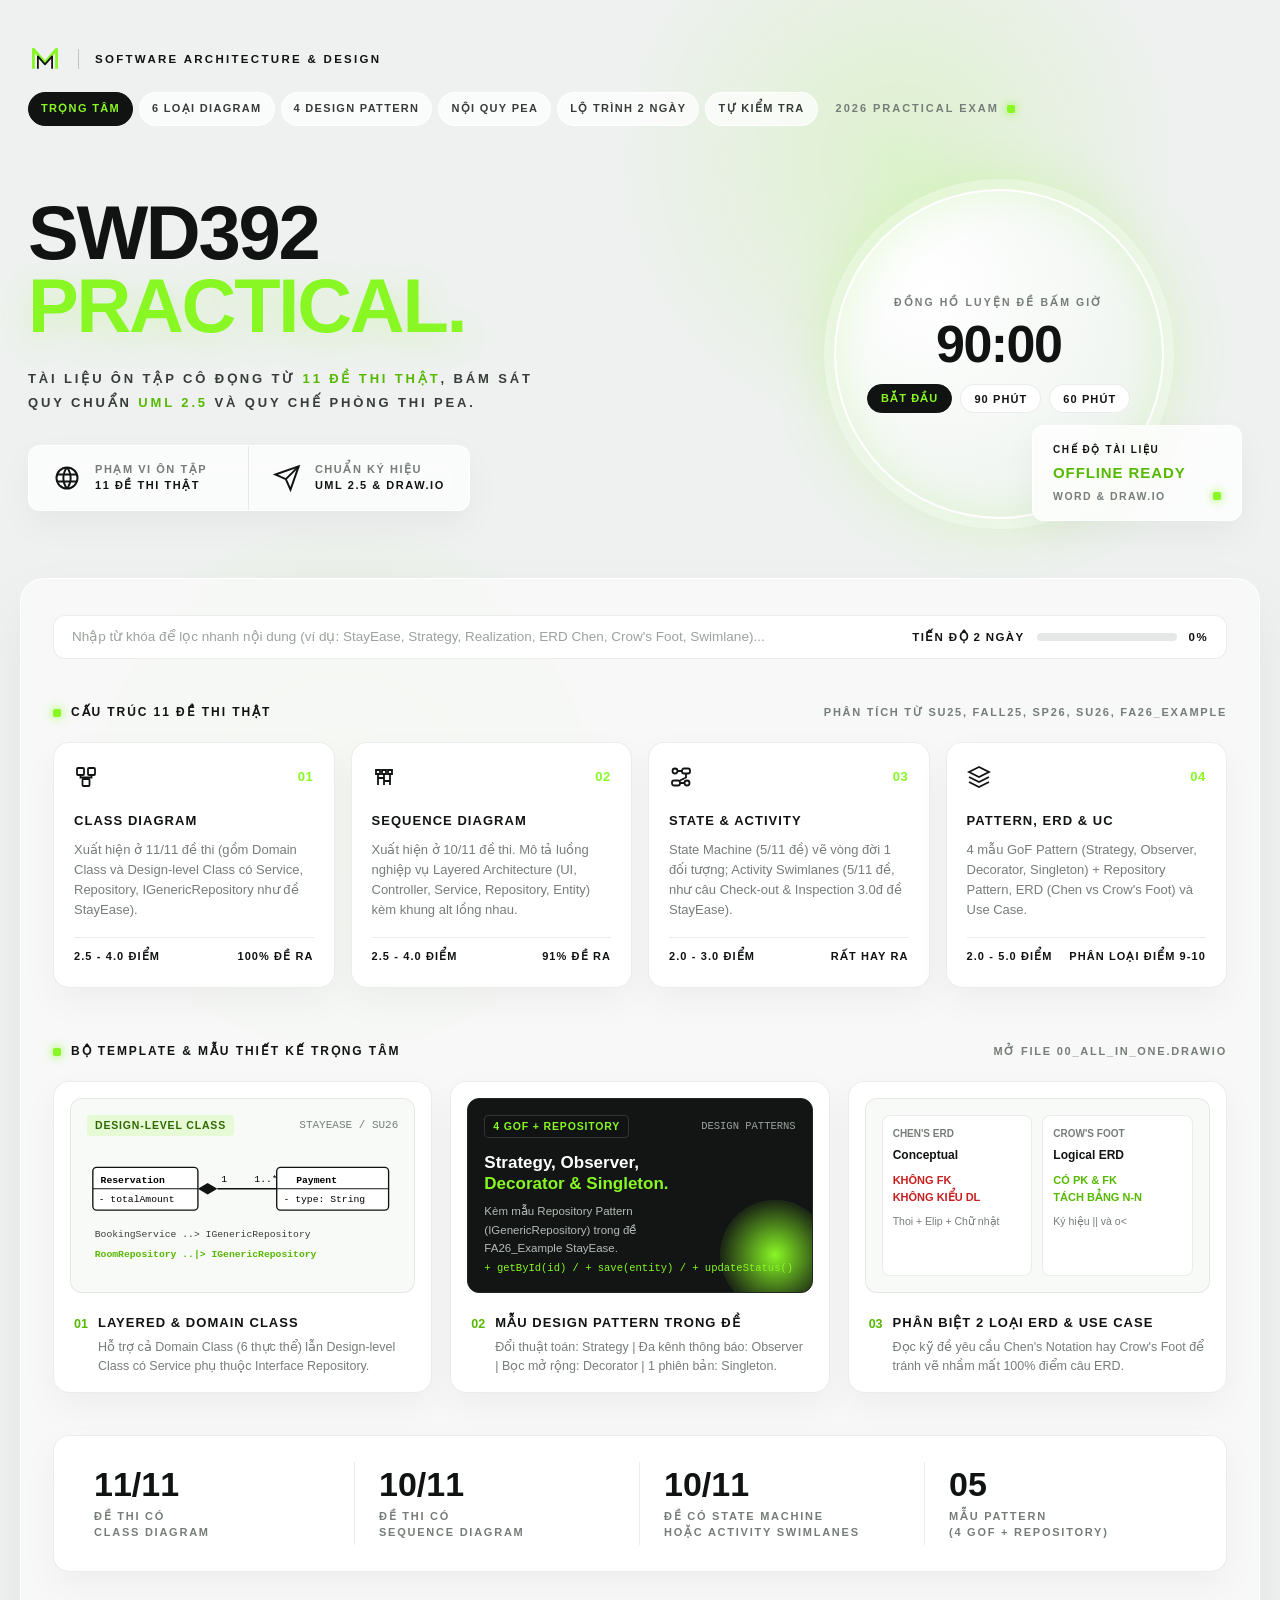
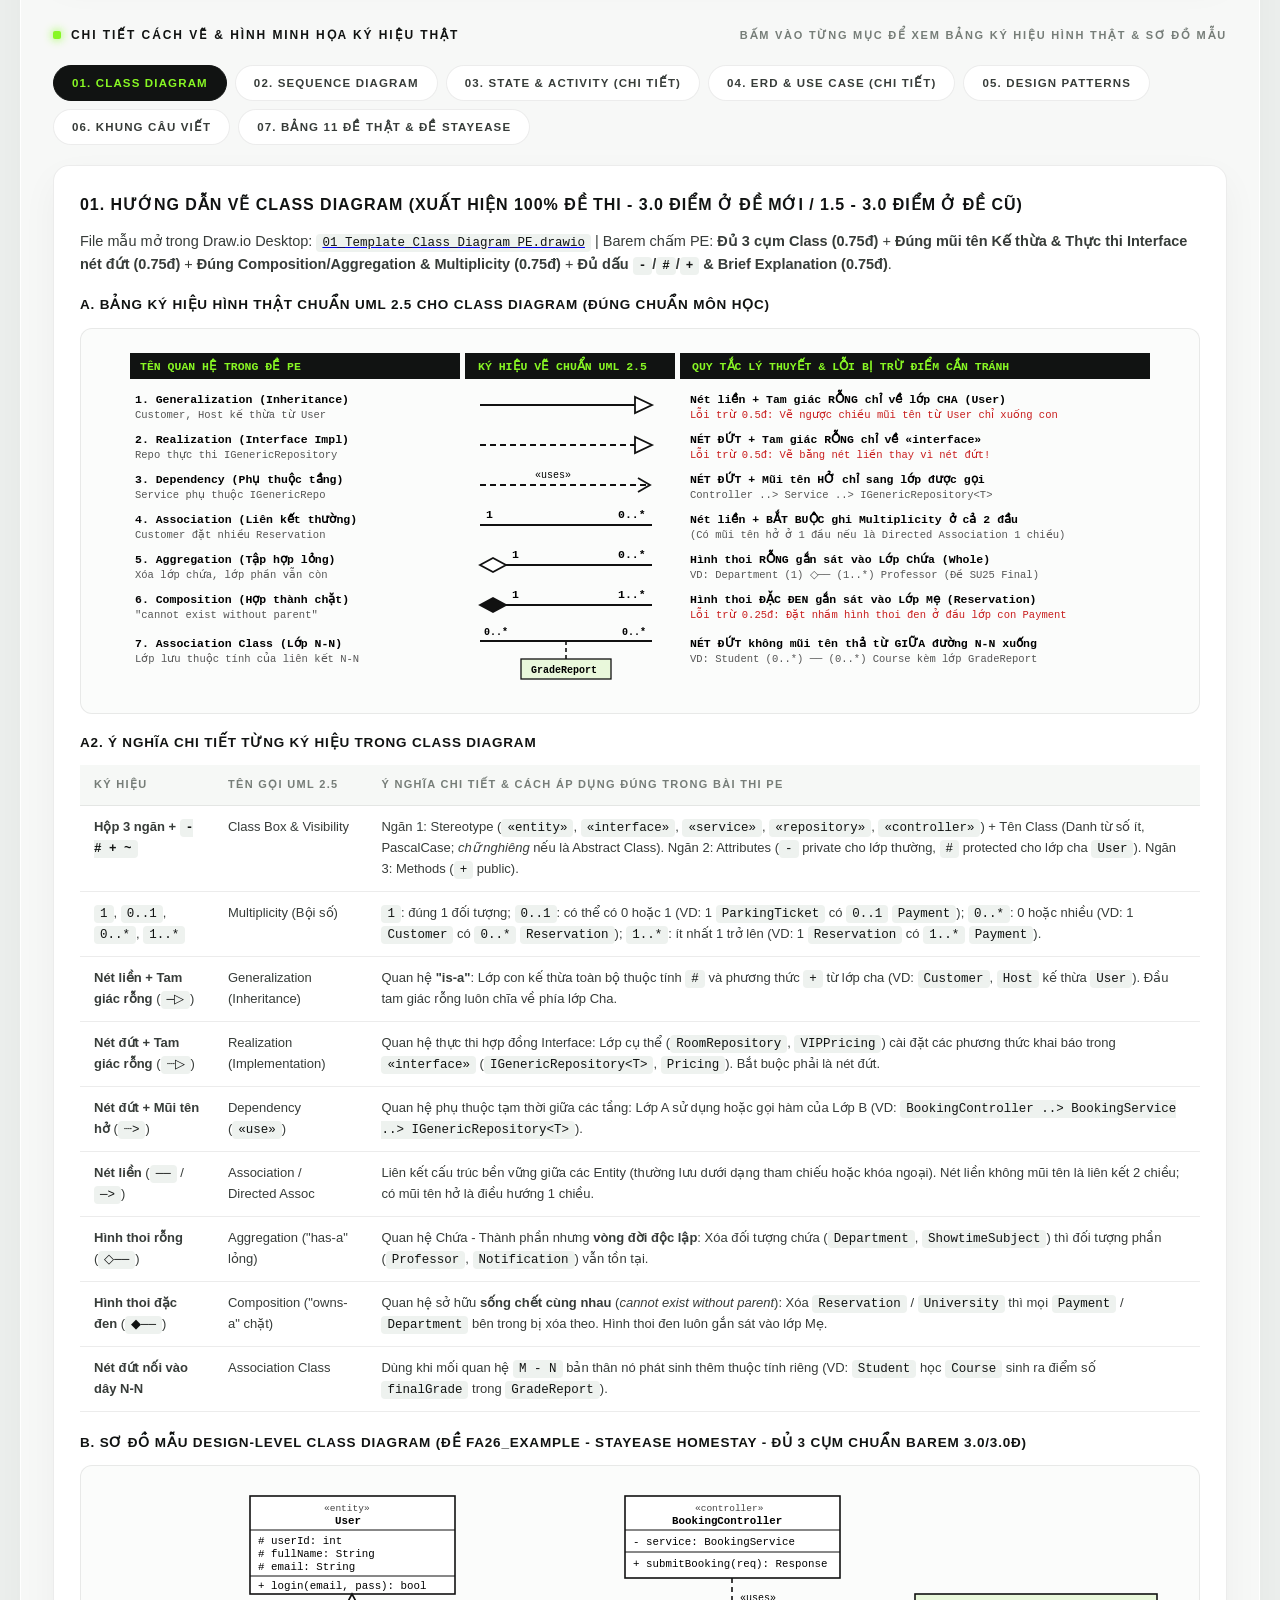
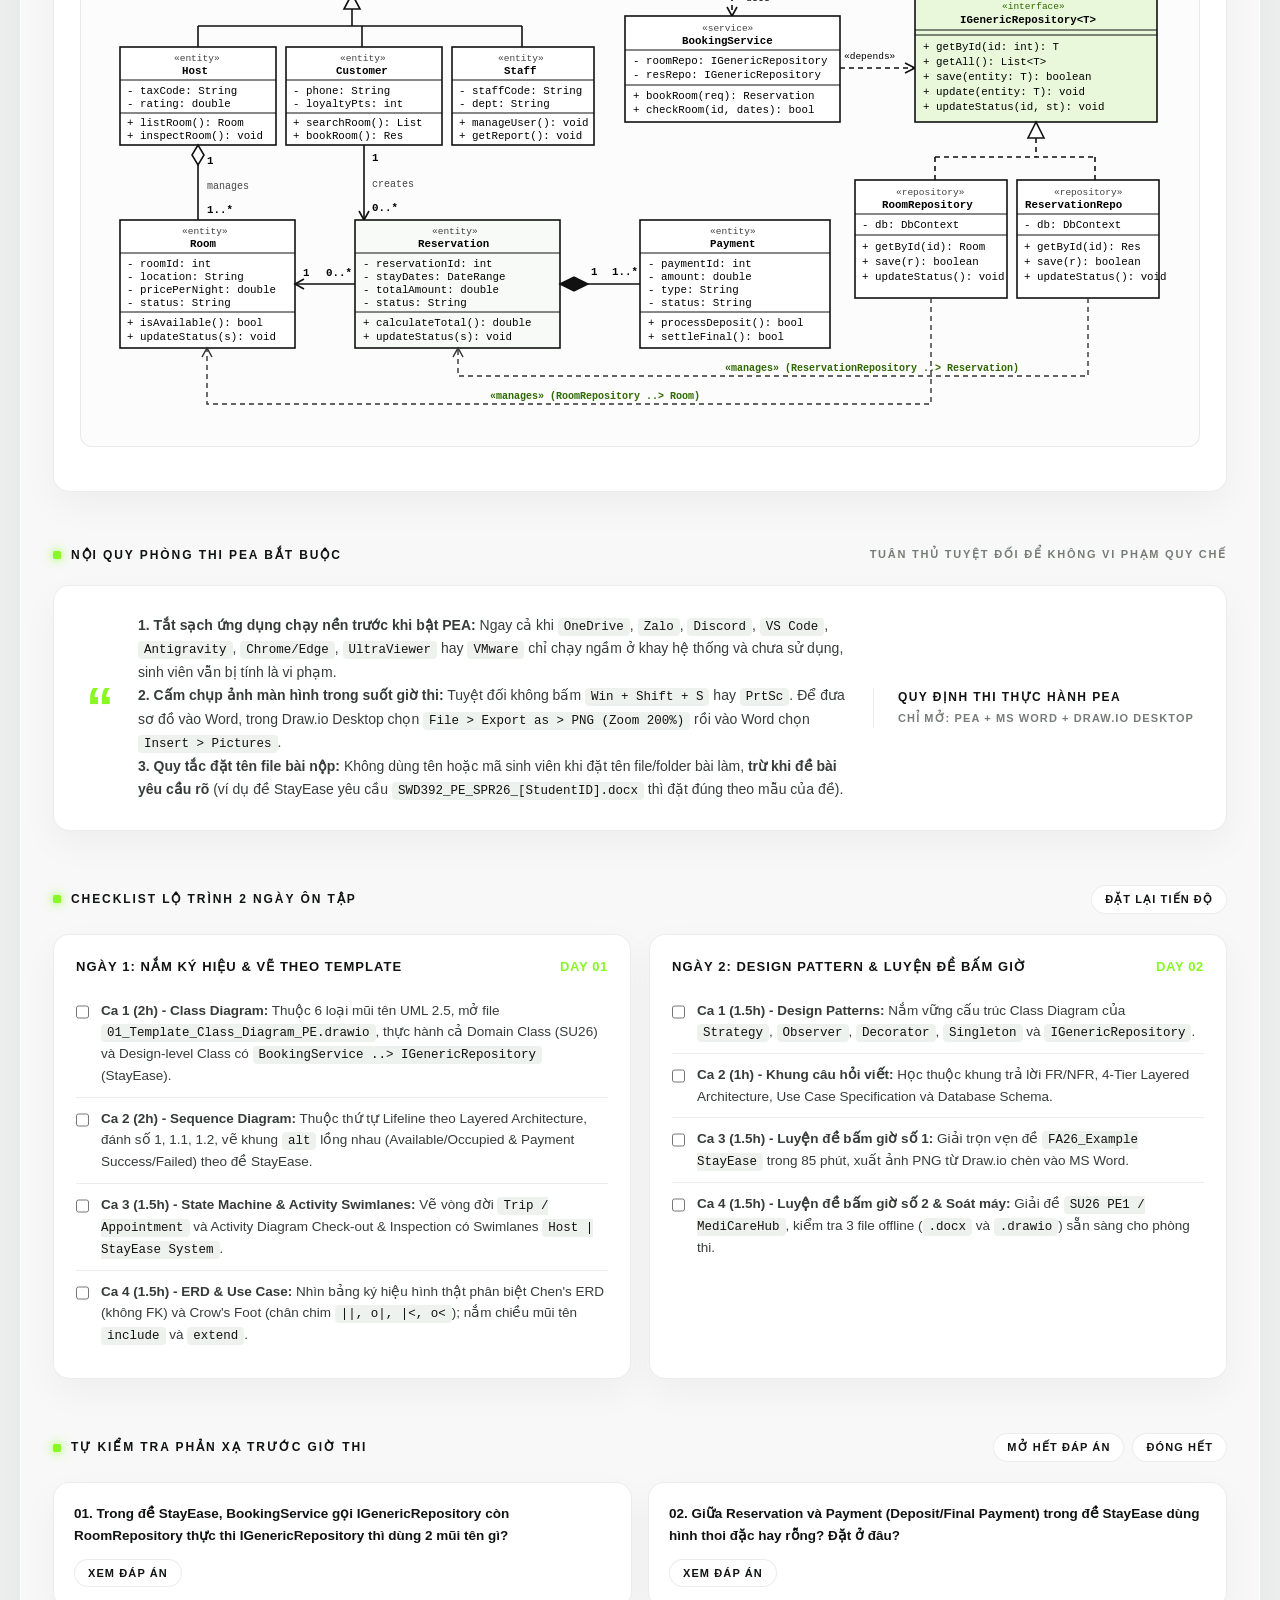
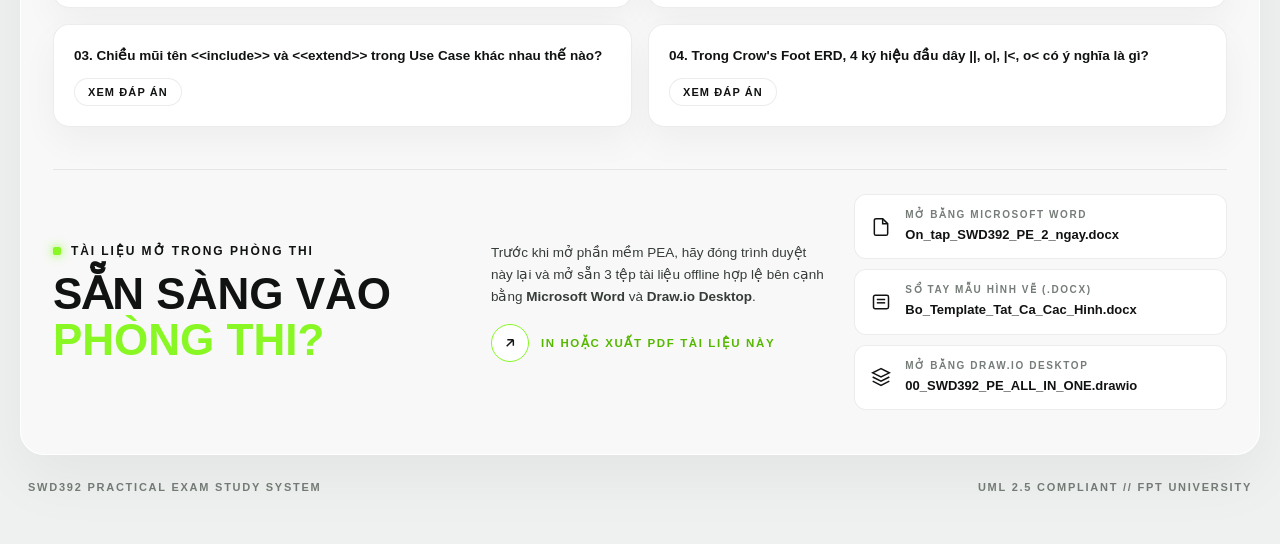
==== commit fd2a1106: "Add detailed UML symbol meanings for all diagrams and fix Class Diagram table" ====
--- a/index.html
+++ b/index.html
@@ -359,9 +359,9 @@
           <h3>01. Hướng dẫn vẽ Class Diagram (Xuất hiện 100% đề thi - 3.0 điểm ở đề mới / 1.5 - 3.0 điểm ở đề cũ)</h3>
           <p>File mẫu mở trong Draw.io Desktop: <a href="FA26_On_Tap/Templates_Hinh_Ve/01_Template_Class_Diagram_PE.drawio"><code>01_Template_Class_Diagram_PE.drawio</code></a> | Barem chấm PE: <strong>Đủ 3 cụm Class (0.75đ)</strong> + <strong>Đúng mũi tên Kế thừa &amp; Thực thi Interface nét đứt (0.75đ)</strong> + <strong>Đúng Composition/Aggregation &amp; Multiplicity (0.75đ)</strong> + <strong>Đủ dấu <code>-</code>/<code>#</code>/<code>+</code> &amp; Brief Explanation (0.75đ)</strong>.</p>
 
-          <h4>A. Bảng 7 quan hệ chuẩn UML 2.5 (Hình ký hiệu thật - Không chồng nét, đúng chuẩn lý thuyết môn học)</h4>
+          <h4>A. Bảng Ký Hiệu Hình Thật Chuẩn UML 2.5 Cho Class Diagram (Đúng chuẩn môn học)</h4>
           <div class="svg-board">
-            <svg viewBox="0 0 1040 315" width="100%" height="315" xmlns="http://www.w3.org/2000/svg" font-family="Consolas, monospace" font-size="11.5">
+            <svg viewBox="0 0 1040 345" width="100%" height="345" xmlns="http://www.w3.org/2000/svg" font-family="Consolas, monospace" font-size="11.5">
               <!-- Header Bar -->
               <rect x="10" y="8" width="330" height="26" fill="#111312"/>
               <text x="20" y="25" fill="#88f724" font-weight="bold">TÊN QUAN HỆ TRONG ĐỀ PE</text>
@@ -395,15 +395,14 @@
               <text x="570" y="138" font-weight="bold">NÉT ĐỨT + Mũi tên HỞ chỉ sang lớp được gọi</text>
               <text x="570" y="153" fill="#555" font-size="10.5">Controller ..&gt; Service ..&gt; IGenericRepository&lt;T&gt;</text>
 
-              <!-- Row 4: Association -->
+              <!-- Row 4: Association (Bi-directional solid line, optional open arrow for navigable) -->
               <text x="15" y="178" font-weight="bold">4. Association (Liên kết thường)</text>
               <text x="15" y="193" fill="#555" font-size="10.5">Customer đặt nhiều Reservation</text>
-              <line x1="360" y1="180" x2="530" y2="180" stroke="#111" stroke-width="1.8"/>
-              <polyline points="518,173 530,180 518,187" fill="none" stroke="#111" stroke-width="1.8"/>
-              <text x="368" y="173" font-weight="bold">1</text>
-              <text x="488" y="173" font-weight="bold">0..*</text>
+              <line x1="360" y1="180" x2="532" y2="180" stroke="#111" stroke-width="1.8"/>
+              <text x="366" y="173" font-weight="bold">1</text>
+              <text x="498" y="173" font-weight="bold">0..*</text>
               <text x="570" y="178" font-weight="bold">Nét liền + BẮT BUỘC ghi Multiplicity ở cả 2 đầu</text>
-              <text x="570" y="193" fill="#c81e1e" font-size="10.5">Lỗi trừ 0.5đ: Quên ghi 1, 0..1, 0..*, 1..* ở 2 đầu dây</text>
+              <text x="570" y="193" fill="#555" font-size="10.5">(Có mũi tên hở ở 1 đầu nếu là Directed Association 1 chiều)</text>
 
               <!-- Row 5: Aggregation -->
               <text x="15" y="218" font-weight="bold">5. Aggregation (Tập hợp lỏng)</text>
@@ -411,7 +410,7 @@
               <polygon points="360,220 373,213 386,220 373,227" fill="#fff" stroke="#111" stroke-width="1.8"/>
               <line x1="386" y1="220" x2="532" y2="220" stroke="#111" stroke-width="1.8"/>
               <text x="392" y="213" font-weight="bold">1</text>
-              <text x="495" y="213" font-weight="bold">0..*</text>
+              <text x="498" y="213" font-weight="bold">0..*</text>
               <text x="570" y="218" font-weight="bold">Hình thoi RỖNG gắn sát vào Lớp Chứa (Whole)</text>
               <text x="570" y="233" fill="#555" font-size="10.5">VD: Department (1) ◇── (1..*) Professor (Đề SU25 Final)</text>
 
@@ -421,21 +420,82 @@
               <polygon points="360,260 373,253 386,260 373,267" fill="#111" stroke="#111" stroke-width="1.8"/>
               <line x1="386" y1="260" x2="532" y2="260" stroke="#111" stroke-width="1.8"/>
               <text x="392" y="253" font-weight="bold">1</text>
-              <text x="495" y="253" font-weight="bold">1..*</text>
+              <text x="498" y="253" font-weight="bold">1..*</text>
               <text x="570" y="258" font-weight="bold">Hình thoi ĐẶC ĐEN gắn sát vào Lớp Mẹ (Reservation)</text>
               <text x="570" y="273" fill="#c81e1e" font-size="10.5">Lỗi trừ 0.25đ: Đặt nhầm hình thoi đen ở đầu lớp con Payment</text>
 
               <!-- Row 7: Association Class -->
-              <text x="15" y="298" font-weight="bold">7. Association Class (Lớp N-N)</text>
-              <line x1="360" y1="292" x2="532" y2="292" stroke="#111" stroke-width="1.8"/>
-              <text x="365" y="287" font-size="10" font-weight="bold">0..*</text>
-              <text x="502" y="287" font-size="10" font-weight="bold">0..*</text>
-              <line x1="446" y1="292" x2="446" y2="309" stroke="#111" stroke-width="1.6" stroke-dasharray="4,3"/>
-              <rect x="406" y="299" width="80" height="15" fill="#e9f8db" stroke="#111" stroke-width="1.2"/>
-              <text x="412" y="310" font-size="9.5" font-weight="bold">GradeReport</text>
-              <text x="570" y="298" font-weight="bold">NÉT ĐỨT không mũi tên thả từ GIỮA đường N-N xuống</text>
-              <text x="570" y="311" fill="#555" font-size="10.5">VD: Student (0..*) ── (0..*) Course kèm lớp GradeReport</text>
+              <text x="15" y="302" font-weight="bold">7. Association Class (Lớp N-N)</text>
+              <text x="15" y="317" fill="#555" font-size="10.5">Lớp lưu thuộc tính của liên kết N-N</text>
+              <line x1="360" y1="296" x2="532" y2="296" stroke="#111" stroke-width="1.8"/>
+              <text x="364" y="290" font-size="10" font-weight="bold">0..*</text>
+              <text x="502" y="290" font-size="10" font-weight="bold">0..*</text>
+              <line x1="446" y1="296" x2="446" y2="314" stroke="#111" stroke-width="1.6" stroke-dasharray="4,3"/>
+              <rect x="401" y="314" width="90" height="20" fill="#e9f8db" stroke="#111" stroke-width="1.3"/>
+              <text x="411" y="328" font-size="10" font-weight="bold">GradeReport</text>
+              <text x="570" y="302" font-weight="bold">NÉT ĐỨT không mũi tên thả từ GIỮA đường N-N xuống</text>
+              <text x="570" y="317" fill="#555" font-size="10.5">VD: Student (0..*) ── (0..*) Course kèm lớp GradeReport</text>
             </svg>
+          </div>
+
+          <h4>A2. Ý Nghĩa Chi Tiết Từng Ký Hiệu Trong Class Diagram</h4>
+          <div class="data-table-wrap">
+            <table class="data-table">
+              <thead>
+                <tr>
+                  <th>Ký hiệu</th>
+                  <th>Tên gọi UML 2.5</th>
+                  <th>Ý nghĩa chi tiết &amp; Cách áp dụng đúng trong bài thi PE</th>
+                </tr>
+              </thead>
+              <tbody>
+                <tr>
+                  <td><strong>Hộp 3 ngăn + <code>- # + ~</code></strong></td>
+                  <td>Class Box &amp; Visibility</td>
+                  <td>Ngăn 1: Stereotype (<code>«entity»</code>, <code>«interface»</code>, <code>«service»</code>, <code>«repository»</code>, <code>«controller»</code>) + Tên Class (Danh từ số ít, PascalCase; <em>chữ nghiêng</em> nếu là Abstract Class). Ngăn 2: Attributes (<code>-</code> private cho lớp thường, <code>#</code> protected cho lớp cha <code>User</code>). Ngăn 3: Methods (<code>+</code> public).</td>
+                </tr>
+                <tr>
+                  <td><code>1</code>, <code>0..1</code>, <code>0..*</code>, <code>1..*</code></td>
+                  <td>Multiplicity (Bội số)</td>
+                  <td><code>1</code>: đúng 1 đối tượng; <code>0..1</code>: có thể có 0 hoặc 1 (VD: 1 <code>ParkingTicket</code> có <code>0..1</code> <code>Payment</code>); <code>0..*</code>: 0 hoặc nhiều (VD: 1 <code>Customer</code> có <code>0..*</code> <code>Reservation</code>); <code>1..*</code>: ít nhất 1 trở lên (VD: 1 <code>Reservation</code> có <code>1..*</code> <code>Payment</code>).</td>
+                </tr>
+                <tr>
+                  <td><strong>Nét liền + Tam giác rỗng</strong> (<code>─▷</code>)</td>
+                  <td>Generalization (Inheritance)</td>
+                  <td>Quan hệ <strong>"is-a"</strong>: Lớp con kế thừa toàn bộ thuộc tính <code>#</code> và phương thức <code>+</code> từ lớp cha (VD: <code>Customer</code>, <code>Host</code> kế thừa <code>User</code>). Đầu tam giác rỗng luôn chĩa về phía lớp Cha.</td>
+                </tr>
+                <tr>
+                  <td><strong>Nét đứt + Tam giác rỗng</strong> (<code>┈▷</code>)</td>
+                  <td>Realization (Implementation)</td>
+                  <td>Quan hệ thực thi hợp đồng Interface: Lớp cụ thể (<code>RoomRepository</code>, <code>VIPPricing</code>) cài đặt các phương thức khai báo trong <code>«interface»</code> (<code>IGenericRepository&lt;T&gt;</code>, <code>Pricing</code>). Bắt buộc phải là nét đứt.</td>
+                </tr>
+                <tr>
+                  <td><strong>Nét đứt + Mũi tên hở</strong> (<code>┈&gt;</code>)</td>
+                  <td>Dependency (<code>«use»</code>)</td>
+                  <td>Quan hệ phụ thuộc tạm thời giữa các tầng: Lớp A sử dụng hoặc gọi hàm của Lớp B (VD: <code>BookingController ..&gt; BookingService ..&gt; IGenericRepository&lt;T&gt;</code>).</td>
+                </tr>
+                <tr>
+                  <td><strong>Nét liền</strong> (<code>──</code> / <code>─&gt;</code>)</td>
+                  <td>Association / Directed Assoc</td>
+                  <td>Liên kết cấu trúc bền vững giữa các Entity (thường lưu dưới dạng tham chiếu hoặc khóa ngoại). Nét liền không mũi tên là liên kết 2 chiều; có mũi tên hở là điều hướng 1 chiều.</td>
+                </tr>
+                <tr>
+                  <td><strong>Hình thoi rỗng</strong> (<code>◇──</code>)</td>
+                  <td>Aggregation ("has-a" lỏng)</td>
+                  <td>Quan hệ Chứa - Thành phần nhưng <strong>vòng đời độc lập</strong>: Xóa đối tượng chứa (<code>Department</code>, <code>ShowtimeSubject</code>) thì đối tượng phần (<code>Professor</code>, <code>Notification</code>) vẫn tồn tại.</td>
+                </tr>
+                <tr>
+                  <td><strong>Hình thoi đặc đen</strong> (<code>◆──</code>)</td>
+                  <td>Composition ("owns-a" chặt)</td>
+                  <td>Quan hệ sở hữu <strong>sống chết cùng nhau</strong> (<em>cannot exist without parent</em>): Xóa <code>Reservation</code> / <code>University</code> thì mọi <code>Payment</code> / <code>Department</code> bên trong bị xóa theo. Hình thoi đen luôn gắn sát vào lớp Mẹ.</td>
+                </tr>
+                <tr>
+                  <td><strong>Nét đứt nối vào dây N-N</strong></td>
+                  <td>Association Class</td>
+                  <td>Dùng khi mối quan hệ <code>M - N</code> bản thân nó phát sinh thêm thuộc tính riêng (VD: <code>Student</code> học <code>Course</code> sinh ra điểm số <code>finalGrade</code> trong <code>GradeReport</code>).</td>
+                </tr>
+              </tbody>
+            </table>
           </div>
 
           <h4>B. Sơ đồ mẫu Design-level Class Diagram (Đề FA26_Example - StayEase Homestay - Đủ 3 Cụm Chuẩn Barem 3.0/3.0đ)</h4>
@@ -696,6 +756,51 @@
             </svg>
           </div>
 
+          <h4>A2. Ý Nghĩa Chi Tiết Từng Ký Hiệu Trong Sequence Diagram</h4>
+          <div class="data-table-wrap">
+            <table class="data-table">
+              <thead>
+                <tr>
+                  <th>Ký hiệu</th>
+                  <th>Tên gọi UML 2.5</th>
+                  <th>Ý nghĩa chi tiết &amp; Quy tắc chấm thi PE</th>
+                </tr>
+              </thead>
+              <tbody>
+                <tr>
+                  <td><strong>Khung <code>sd [Tên]</code></strong></td>
+                  <td>Interaction Frame</td>
+                  <td>Bao bọc toàn bộ kịch bản tương tác của một Use Case cụ thể (VD: <code>sd StayEase Homestay Booking</code>).</td>
+                </tr>
+                <tr>
+                  <td><strong>Hộp chữ nhật + Đường dọc nét đứt</strong></td>
+                  <td>Lifeline &amp; Stereotype</td>
+                  <td>Thể hiện vòng đời của một đối tượng tham gia tương tác theo thời gian (từ trên xuống dưới). Bắt buộc xếp theo thứ tự phân tầng: <code>Actor</code> → <code>«boundary» :UI</code> → <code>«control» :Controller</code> → <code>«service» :Service</code> → <code>«repository» :Repo</code> → <code>«entity» :Entity</code>.</td>
+                </tr>
+                <tr>
+                  <td><strong>Thanh chữ nhật đứng hẹp</strong></td>
+                  <td>Activation Bar (Execution Specification)</td>
+                  <td>Biểu diễn khoảng thời gian đối tượng đang giữ luồng điều khiển và thực thi một phương thức (từ lúc nhận message đến lúc trả reply).</td>
+                </tr>
+                <tr>
+                  <td><strong>Nét liền + Mũi tên đặc</strong> (<code>──▶</code>)</td>
+                  <td>Synchronous Message</td>
+                  <td>Lời gọi hàm đồng bộ: Bên gửi phải chờ bên nhận xử lý xong. Bắt buộc đánh số thứ tự (<code>1:</code>, <code>2:</code> hoặc <code>1.1:</code>) và ghi rõ tên hàm + tham số.</td>
+                </tr>
+                <tr>
+                  <td><strong>Nét đứt + Mũi tên hở</strong> (<code>◀┈</code>)</td>
+                  <td>Reply Message (Return)</td>
+                  <td>Trả kết quả về cho đối tượng đã gọi hàm trước đó (VD: <code>return roomStatus</code>). Phải vẽ bằng nét đứt; vẽ nét liền bị trừ <code>0.5đ</code>.</td>
+                </tr>
+                <tr>
+                  <td><strong>Khung <code>alt</code> chia đường nét đứt</strong></td>
+                  <td>Alternative Combined Fragment</td>
+                  <td>Mô tả rẽ nhánh điều kiện (tương đương <code>if ... else</code>). Điều kiện bắt buộc nằm trong <code>[...]</code> ở ngăn trên, nhánh ngược lại ghi <code>[else: ...]</code> ở ngăn dưới. (Ngoài ra có <code>opt</code> cho <code>if</code> không có <code>else</code>, <code>loop</code> cho vòng lặp).</td>
+                </tr>
+              </tbody>
+            </table>
+          </div>
+
           <h4>B. Sơ đồ mẫu Sequence Diagram Phân Tầng (Đề StayEase Q2 - Đủ Actor, UI, Controller, Service, Repositories, Entity &amp; 2 Khung alt - 4.0 điểm)</h4>
           <div class="svg-board">
             <svg viewBox="0 0 1060 560" width="100%" height="560" xmlns="http://www.w3.org/2000/svg" font-family="Consolas, monospace" font-size="10.5">
@@ -939,6 +1044,56 @@
             </svg>
           </div>
 
+          <h4>A2. Ý Nghĩa Chi Tiết Từng Ký Hiệu Trong Statechart &amp; Activity Diagram</h4>
+          <div class="data-table-wrap">
+            <table class="data-table">
+              <thead>
+                <tr>
+                  <th>Sơ đồ</th>
+                  <th>Ký hiệu</th>
+                  <th>Ý nghĩa chi tiết &amp; Quy tắc bắt buộc trong bài thi</th>
+                </tr>
+              </thead>
+              <tbody>
+                <tr>
+                  <td><strong>Statechart</strong></td>
+                  <td><strong>Chấm tròn đặc (<code>●</code>) &amp; Mắt bò (<code>◉</code>)</strong></td>
+                  <td><code>●</code> (Initial Pseudo-state) là điểm khởi tạo đối tượng (chỉ có 1). <code>◉</code> (Final State) là điểm kết thúc vòng đời (có thể nối từ <code>Completed</code>, <code>Cancelled</code>, <code>PaymentFailed</code>).</td>
+                </tr>
+                <tr>
+                  <td><strong>Statechart</strong></td>
+                  <td><strong>Hộp bo góc (State)</strong></td>
+                  <td>Biểu diễn một trạng thái ổn định mà đối tượng đang giữ (Tên bắt buộc là <strong>Tính từ / Phân từ</strong> như <code>Pending</code>, <code>Confirmed</code>, <code>Completed</code>). Có thể chứa 3 hành vi nội bộ: <code>entry /</code> (khi vừa vào), <code>do /</code> (trong lúc ở trạng thái), <code>exit /</code> (khi rời đi).</td>
+                </tr>
+                <tr>
+                  <td><strong>Statechart</strong></td>
+                  <td><strong>Mũi tên <code>event [guard] / action</code></strong></td>
+                  <td><strong>Transition:</strong> Sự chuyển đổi từ trạng thái này sang trạng thái khác khi xảy ra sự kiện <code>event</code> (bắt buộc ghi tên!), thỏa mãn điều kiện <code>[guard]</code>, và thực thi <code>action</code>. Đề PE yêu cầu <strong>&gt;= 6 transitions</strong>.</td>
+                </tr>
+                <tr>
+                  <td><strong>Activity</strong></td>
+                  <td><strong>Các cột dọc (Swimlanes)</strong></td>
+                  <td><strong>Partition / Swimlane:</strong> Chia vùng trách nhiệm theo từng Actor hoặc Hệ thống (VD: <code>Host | StayEase System | Guest</code>). Hành động thuộc về ai thì đặt vào đúng cột của người đó.</td>
+                </tr>
+                <tr>
+                  <td><strong>Activity</strong></td>
+                  <td><strong>Hộp bo tròn 2 đầu (Action Node)</strong></td>
+                  <td>Biểu diễn một bước công việc/hành động cụ thể trong quy trình. Tên bắt buộc bắt đầu bằng <strong>Động từ + Tân ngữ</strong> (VD: <code>Inspect Room Condition</code>, <code>Calculate Damage Fee</code>).</td>
+                </tr>
+                <tr>
+                  <td><strong>Activity</strong></td>
+                  <td><strong>Hình thoi (<code>◇</code> Decision / Merge)</strong></td>
+                  <td><strong>Decision Node:</strong> 1 luồng vào, nhiều luồng ra có điều kiện <code>[Damage Found]</code> / <code>[No Damage]</code>. <strong>Merge Node:</strong> Nhiều luồng vào, 1 luồng ra để gộp nhánh trước khi đi tiếp.</td>
+                </tr>
+                <tr>
+                  <td><strong>Activity</strong></td>
+                  <td><strong>Thanh đen dày (Fork / Join Bar)</strong></td>
+                  <td><strong>Fork Bar:</strong> Tách 1 luồng thành nhiều nhánh chạy song song đồng thời (VD: cập nhật đồng thời <code>Reservation="Completed"</code> và <code>Room="Cleaning"</code>). <strong>Join Bar:</strong> Đồng bộ đợi tất cả nhánh song song xong mới đi tiếp ra <code>◉</code>.</td>
+                </tr>
+              </tbody>
+            </table>
+          </div>
+
           <h4>B. Sơ đồ mẫu 1: Activity Diagram có Swimlanes (Đề StayEase Q3 - Check-out &amp; Inspection - 3.0 điểm - Luồng chuẩn không đè nét)</h4>
           <div class="svg-board">
             <svg viewBox="0 0 980 585" width="100%" height="585" xmlns="http://www.w3.org/2000/svg" font-family="Consolas, monospace" font-size="11">
@@ -1244,6 +1399,46 @@
               <rect x="535" y="274" width="490" height="36" rx="6" fill="#e9f8db" stroke="#2f6800"/>
               <text x="545" y="296" fill="#2f6800" font-weight="bold">YÊU CẦU CÂU 1.3: Tách M-N thành Bảng Trung Gian + Ghi đủ PK, FK, Kiểu DL!</text>
             </svg>
+          </div>
+
+          <h4>A2. Ý Nghĩa Chi Tiết Từng Ký Hiệu Trong ERD &amp; Use Case Diagram</h4>
+          <div class="data-table-wrap">
+            <table class="data-table">
+              <thead>
+                <tr>
+                  <th>Sơ đồ</th>
+                  <th>Ký hiệu</th>
+                  <th>Ý nghĩa chi tiết &amp; Lưu ý tránh mất điểm</th>
+                </tr>
+              </thead>
+              <tbody>
+                <tr>
+                  <td><strong>Conceptual ERD (Chen)</strong></td>
+                  <td><strong>Chữ nhật / Elip gạch chân / Elip nét đứt / Hình thoi</strong></td>
+                  <td>Chữ nhật: <strong>Entity</strong> (thực thể dữ liệu). Elip thường: Attribute. Elip có <strong>chữ gạch chân</strong>: <strong>Key Attribute</strong> (thuộc tính định danh duy nhất). Elip nét đứt: <strong>Derived Attribute</strong> (tính toán từ cột khác). Hình thoi: <strong>Relationship</strong> (quan hệ <code>1-1</code>, <code>1-N</code>, <code>M-N</code>). Tuyệt đối không ghi <code>FK</code> và kiểu dữ liệu.</td>
+                </tr>
+                <tr>
+                  <td><strong>Logical ERD (Crow's Foot)</strong></td>
+                  <td><strong>Bảng 2 cột + Đầu dây <code>||</code>, <code>o|</code>, <code>|&lt;</code>, <code>o&lt;</code></strong></td>
+                  <td>Mỗi bảng ghi rõ <code>PK</code>, <code>FK</code> và kiểu dữ liệu (<code>INT</code>, <code>VARCHAR</code>, <code>DECIMAL</code>, <code>DATETIME</code>). Ký hiệu đầu dây gồm 2 ký tự (bên trong = tối thiểu, sát bảng = tối đa): <code>||</code> (bắt buộc đúng 1), <code>o|</code> (0 hoặc 1), <code>|&lt;</code> (1 hoặc nhiều), <code>o&lt;</code> (0 hoặc nhiều). Quan hệ <code>M-N</code> bắt buộc tách thành <strong>Bảng trung gian</strong>.</td>
+                </tr>
+                <tr>
+                  <td><strong>Use Case</strong></td>
+                  <td><strong>Người que (Actor) &amp; Khung System Boundary</strong></td>
+                  <td><strong>Actor</strong> nằm NGOÀI khung chữ nhật System Boundary (người dùng ở bên trái, hệ thống ngoài <code>«system»</code> như <code>PaymentGateway</code> ở bên phải). Nối với Use Case bằng <strong>nét liền không mũi tên</strong>.</td>
+                </tr>
+                <tr>
+                  <td><strong>Use Case</strong></td>
+                  <td><strong>Hình bầu dục (Use Case)</strong></td>
+                  <td>Tên phải là <strong>Động từ + Tân ngữ</strong> cụ thể (VD: <code>Reserve Room</code>, <code>Browse Movies</code>). Tránh dùng từ chung chung như <code>Manage Rooms</code>.</td>
+                </tr>
+                <tr>
+                  <td><strong>Use Case</strong></td>
+                  <td><strong><code>«include»</code> vs <code>«extend»</code></strong></td>
+                  <td><strong><code>«include»</code> (bắt buộc):</strong> Nét đứt trỏ từ Use Case chính → sang Use Case phụ bắt buộc phải chạy kèm (<code>Reserve Homestay ..&gt; Pay Deposit</code>).<br><strong><code>«extend»</code> (tùy chọn):</strong> Nét đứt trỏ từ Use Case mở rộng → <strong>ngược về Use Case gốc</strong> (<code>Apply Voucher ..&gt; Reserve Homestay</code>).</td>
+                </tr>
+              </tbody>
+            </table>
           </div>
 
           <h4>B. Sơ đồ mẫu 1: Conceptual ERD (Câu 1.2 - Chen's Notation - Giữ nguyên M-N, không FK, không kiểu dữ liệu)</h4>
